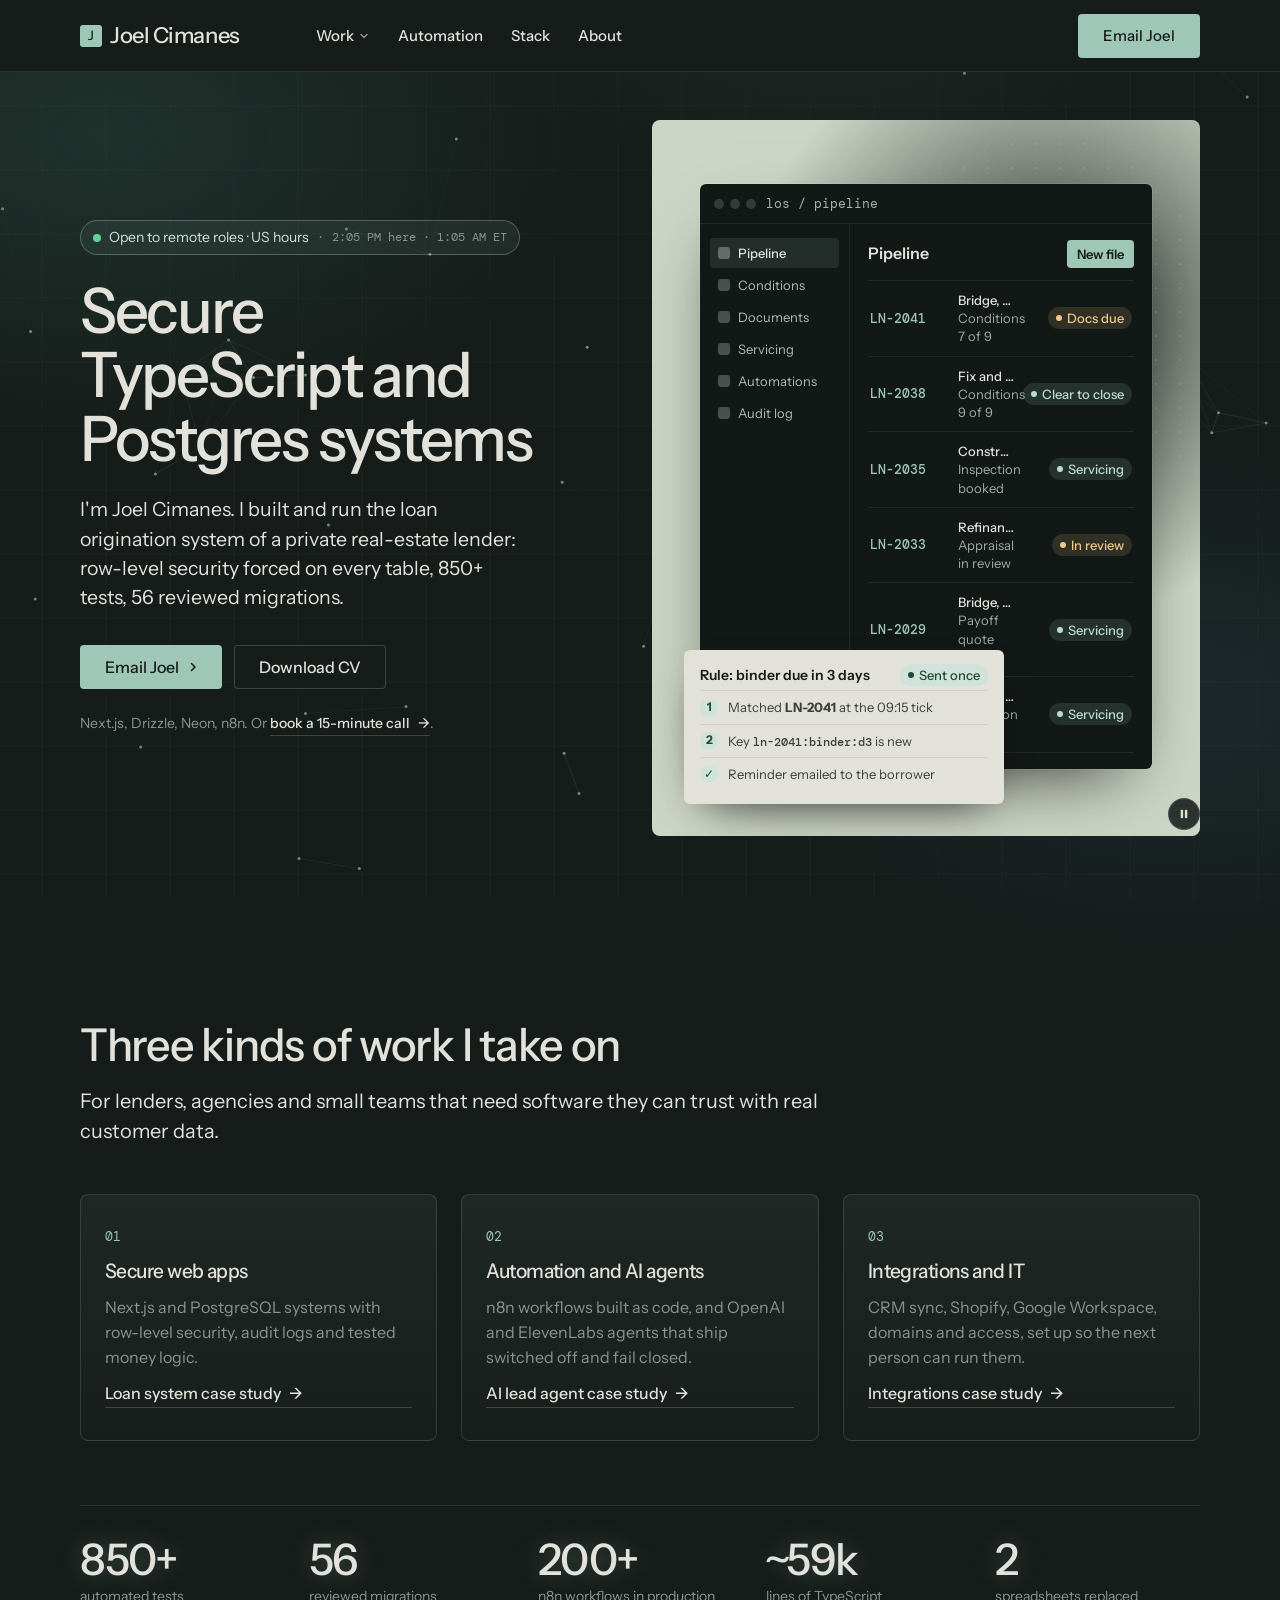
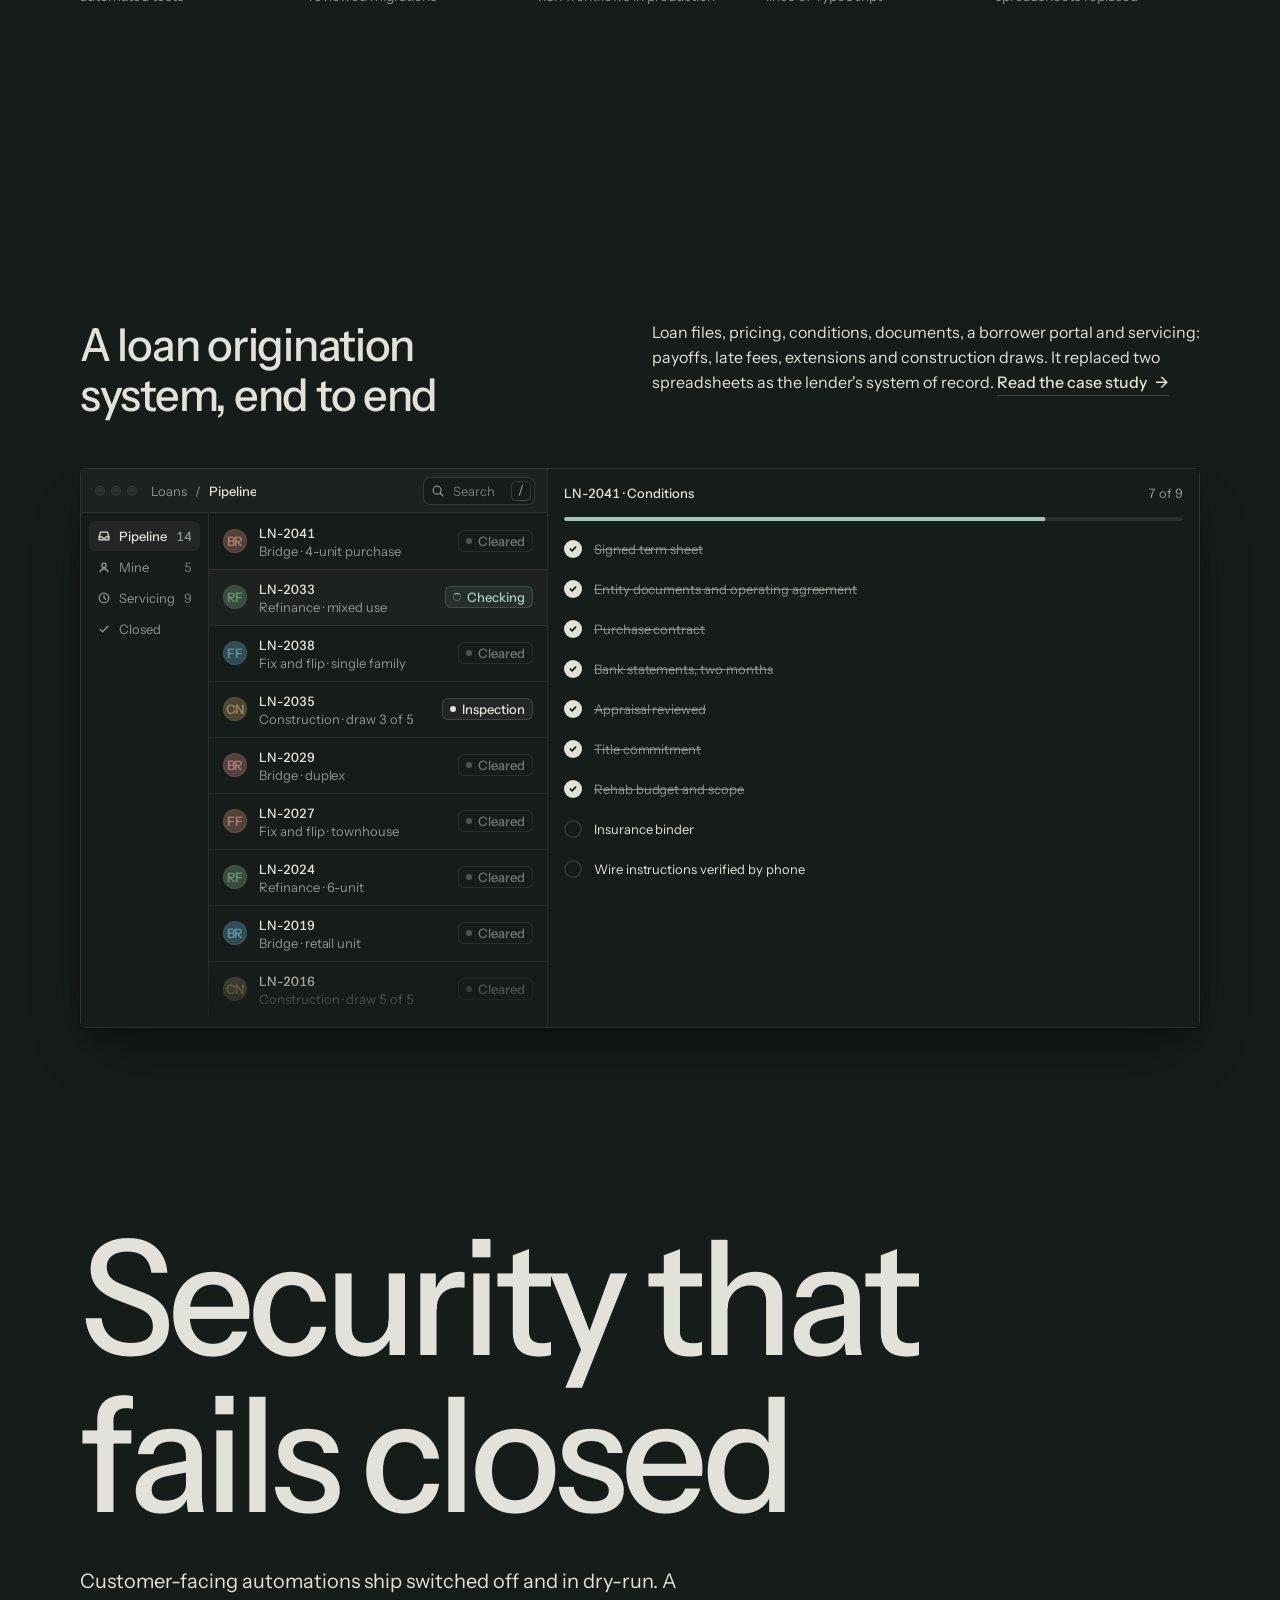
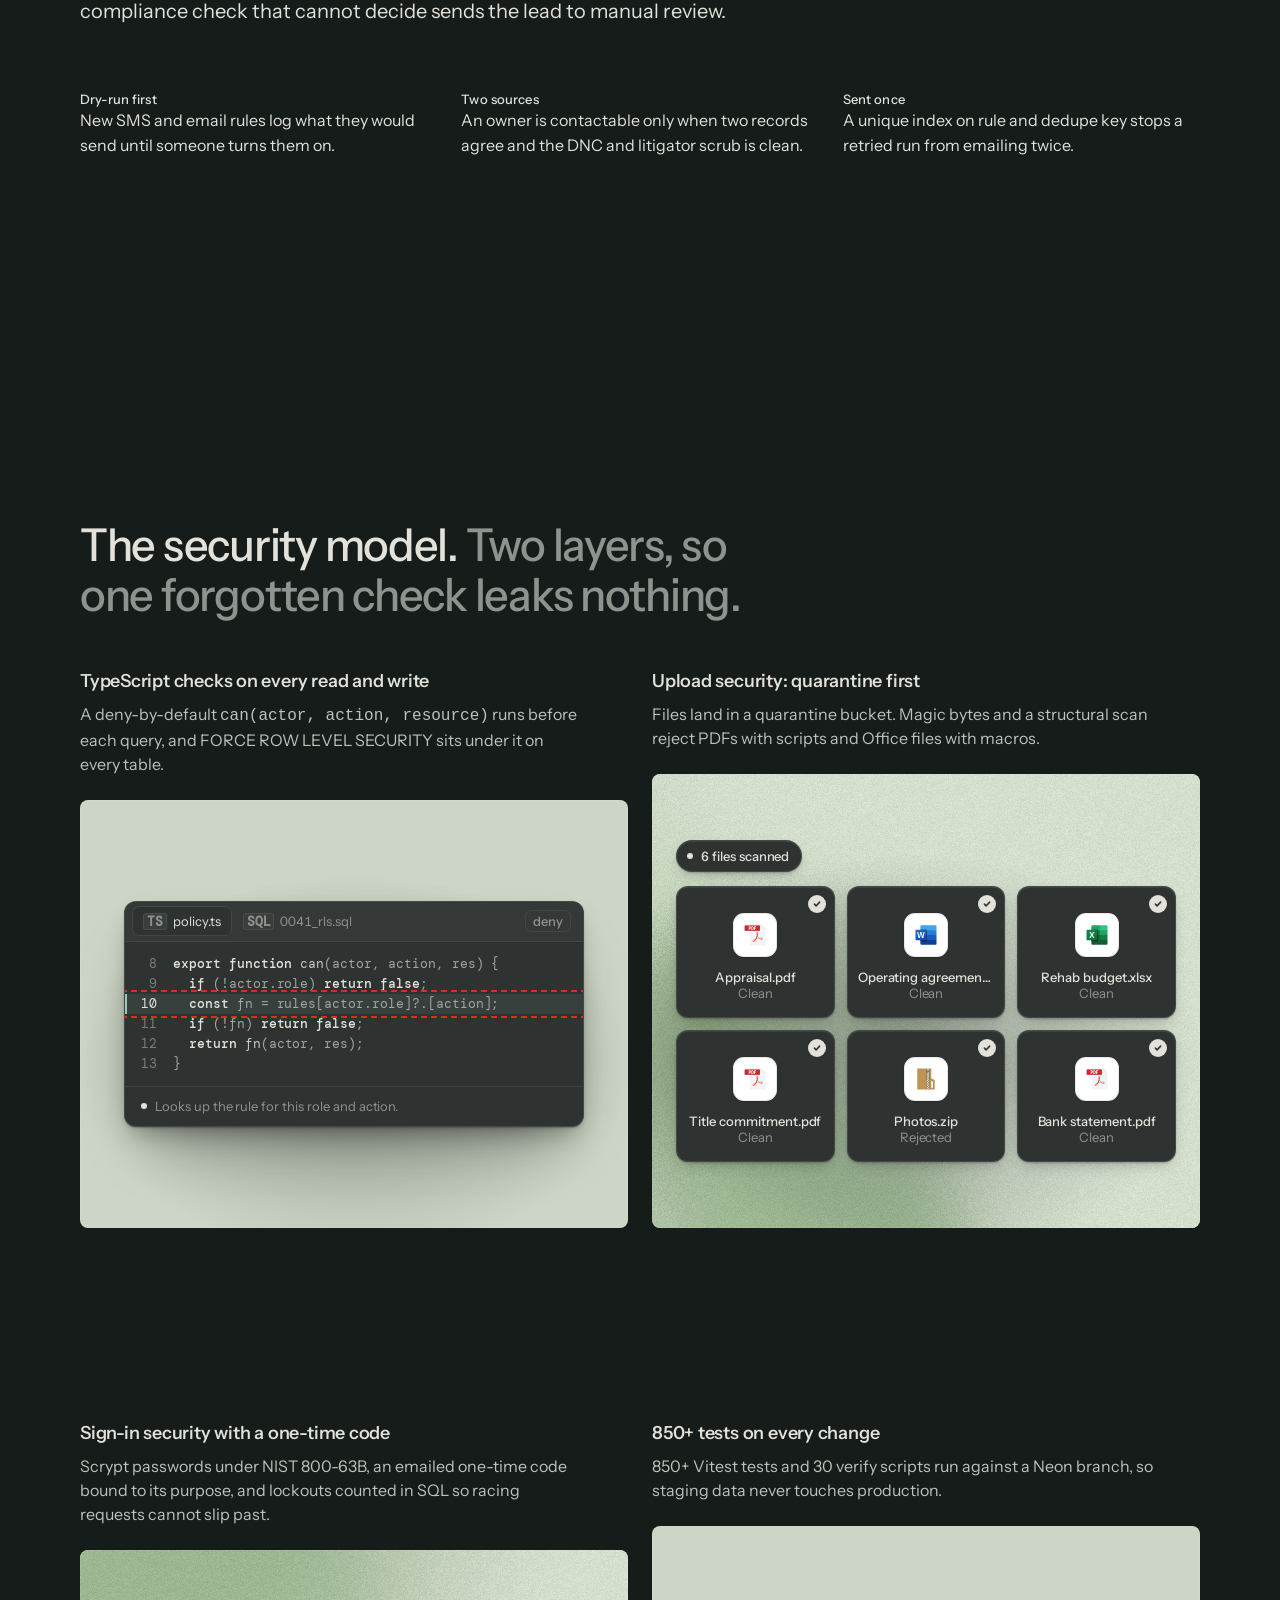
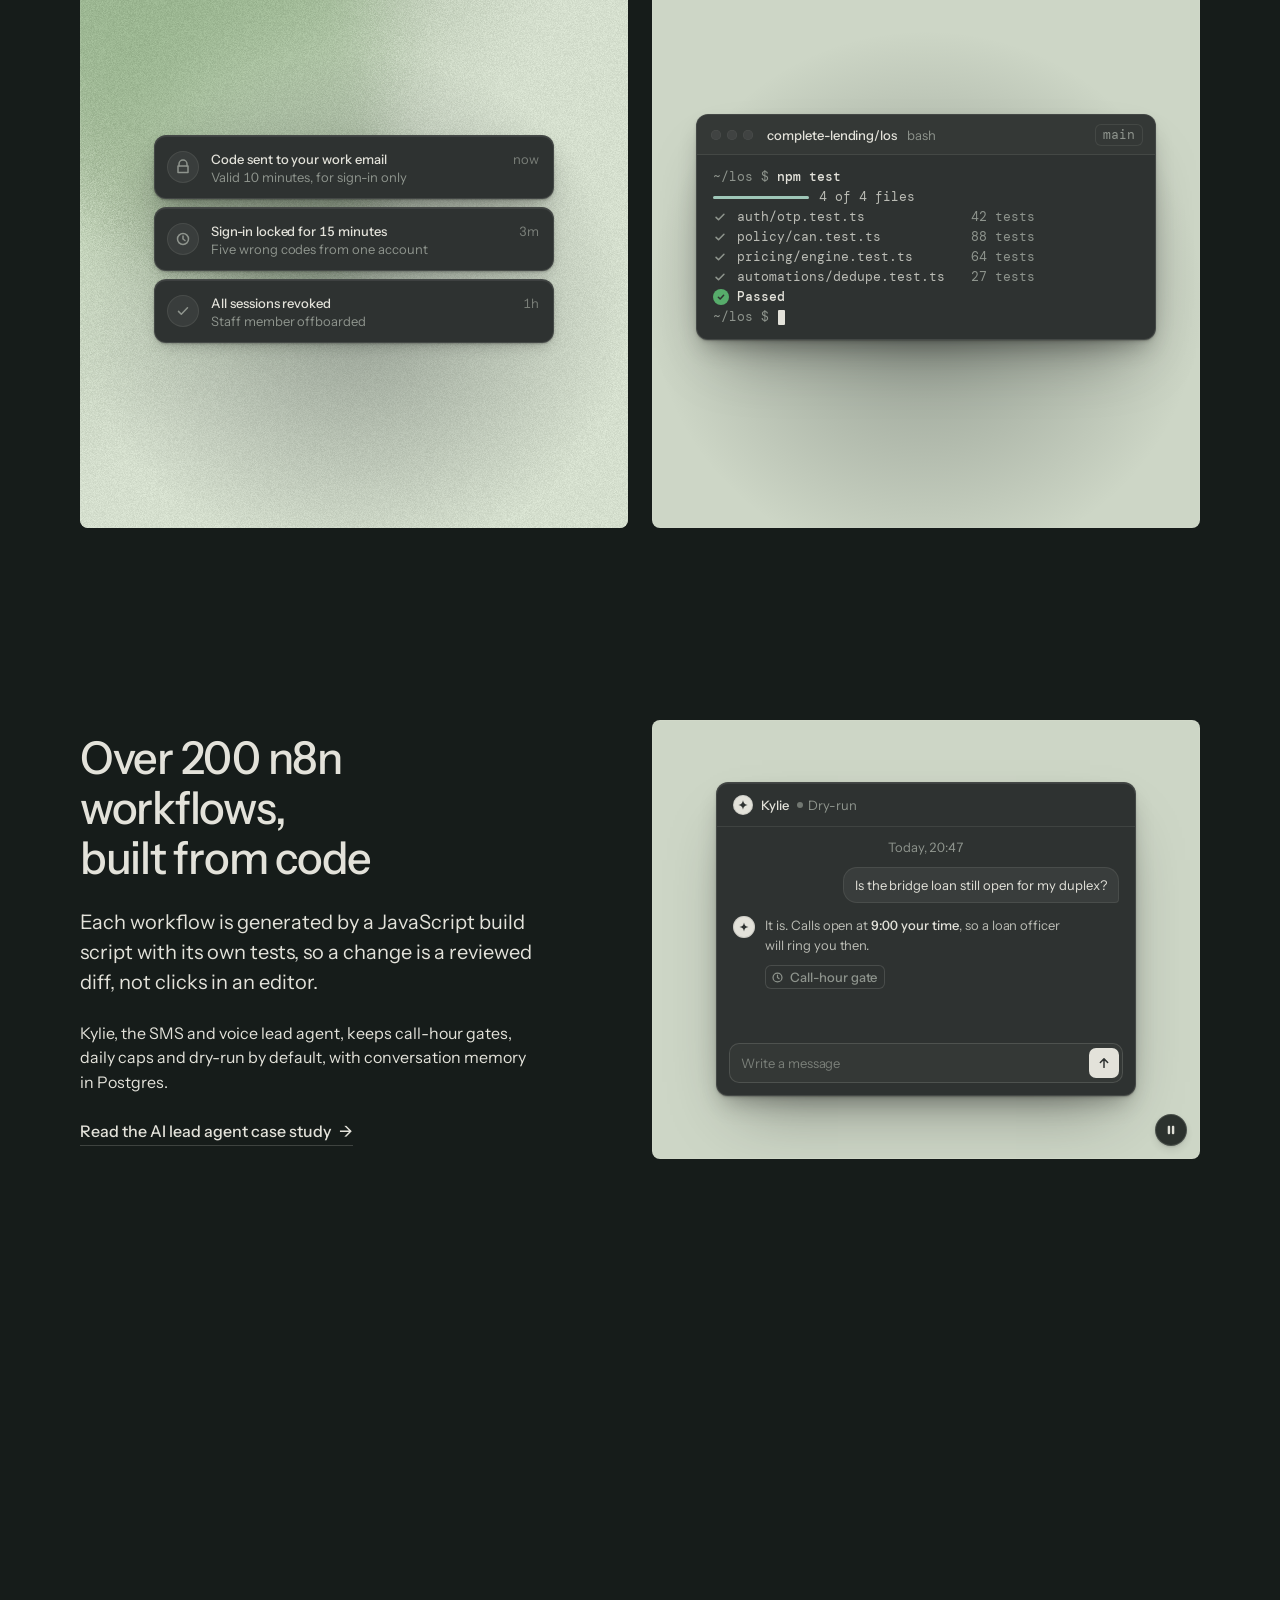
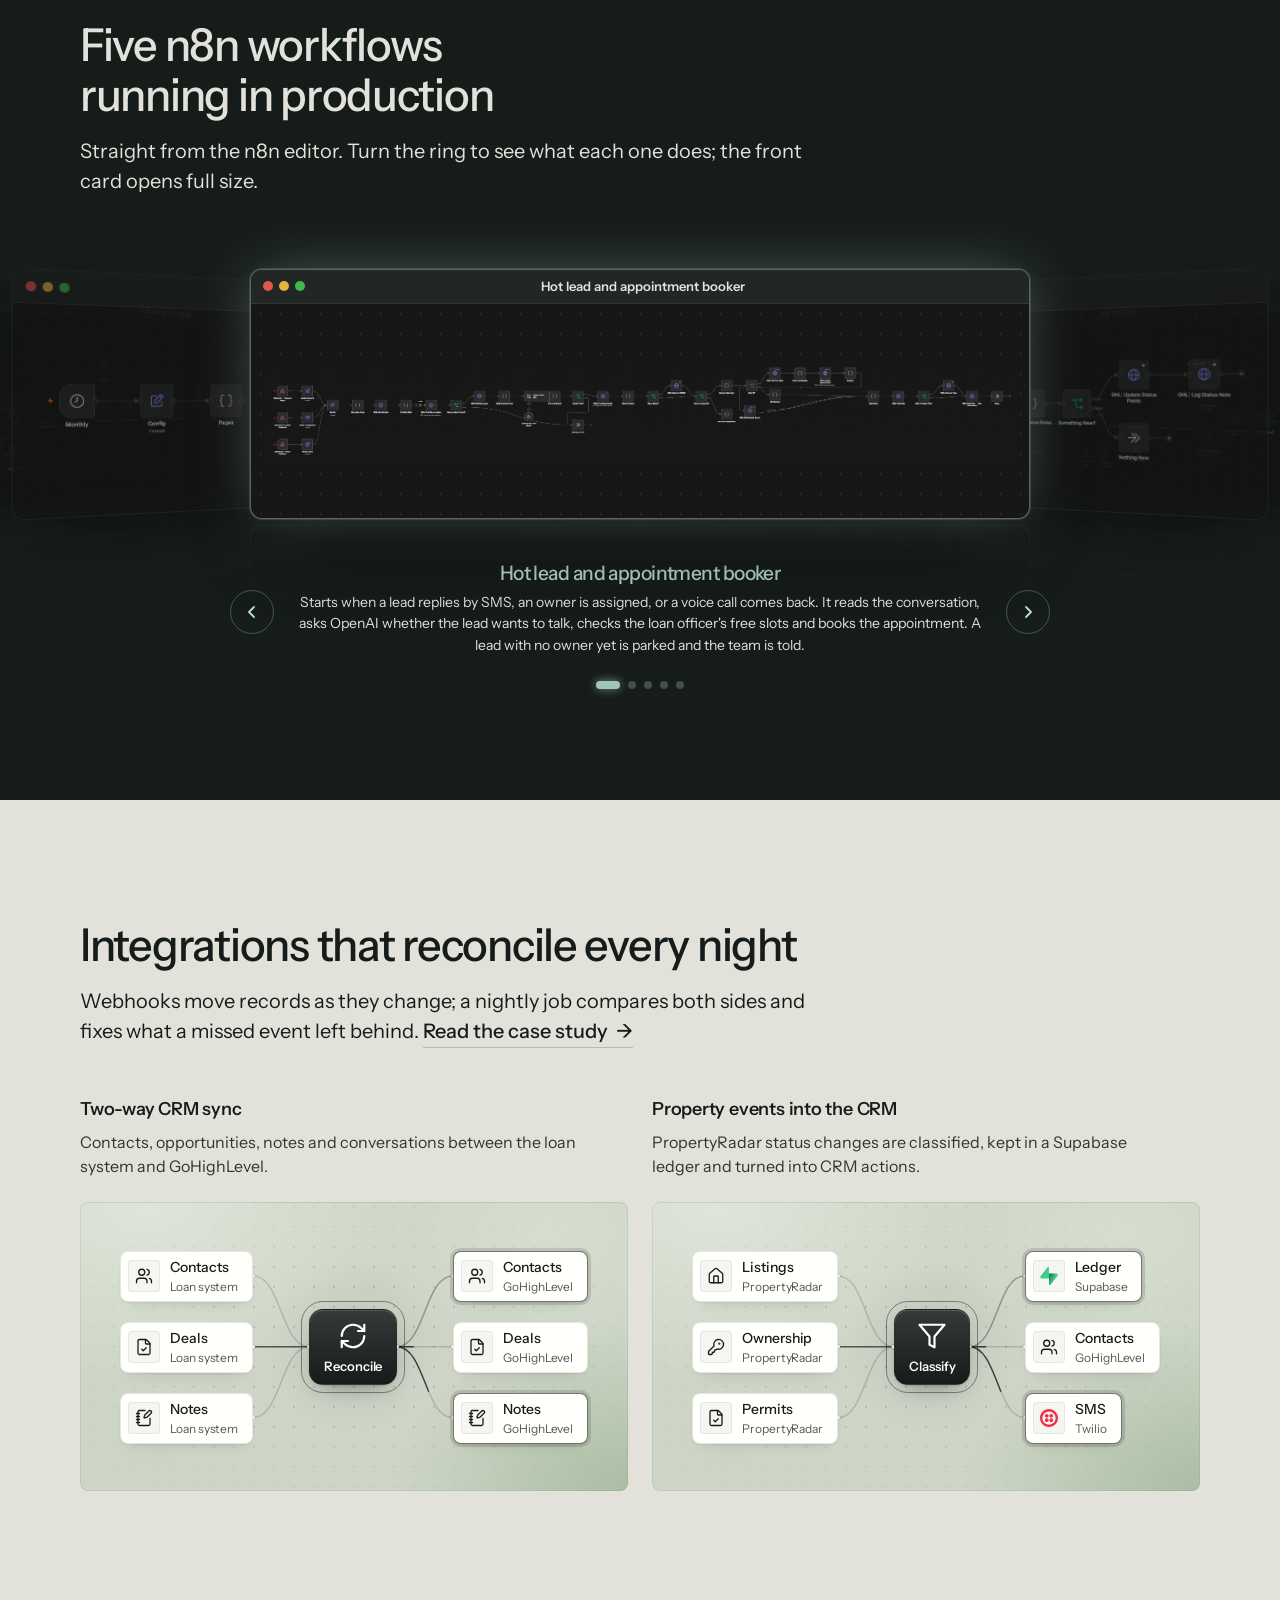
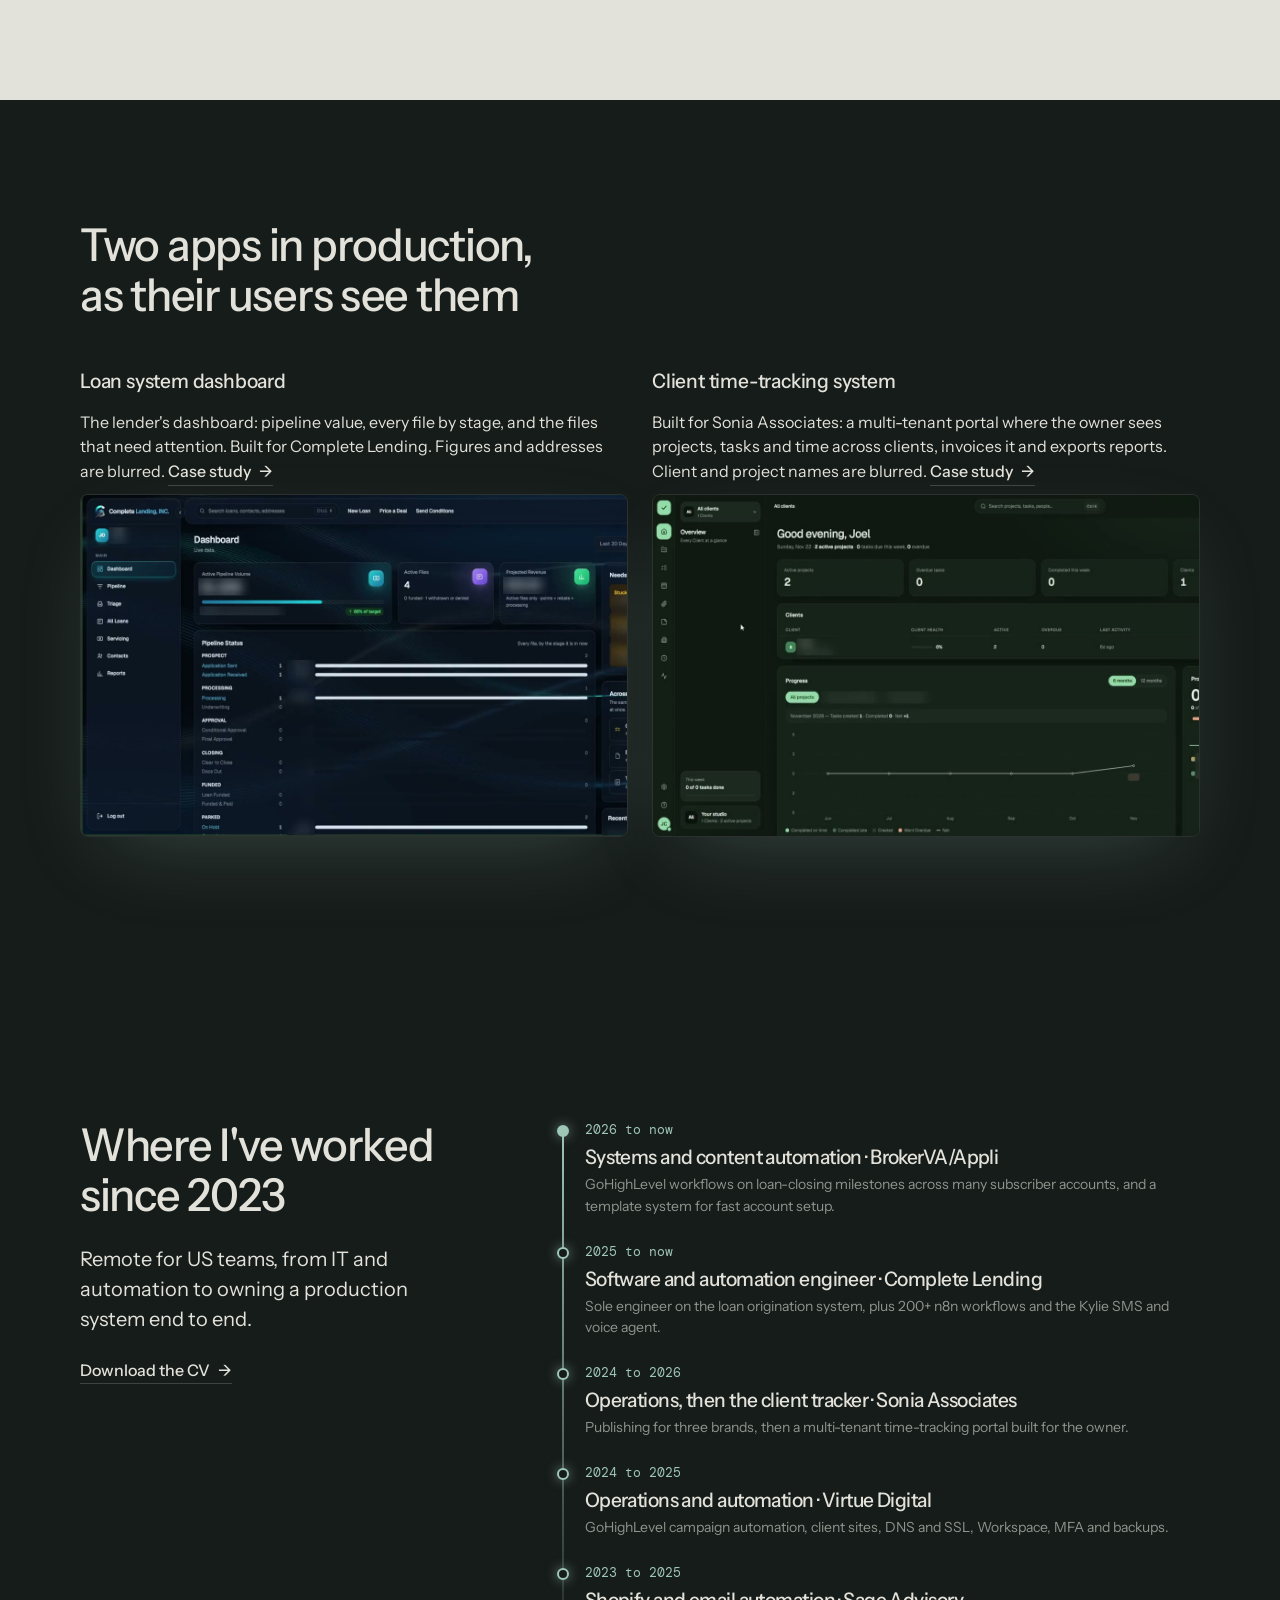
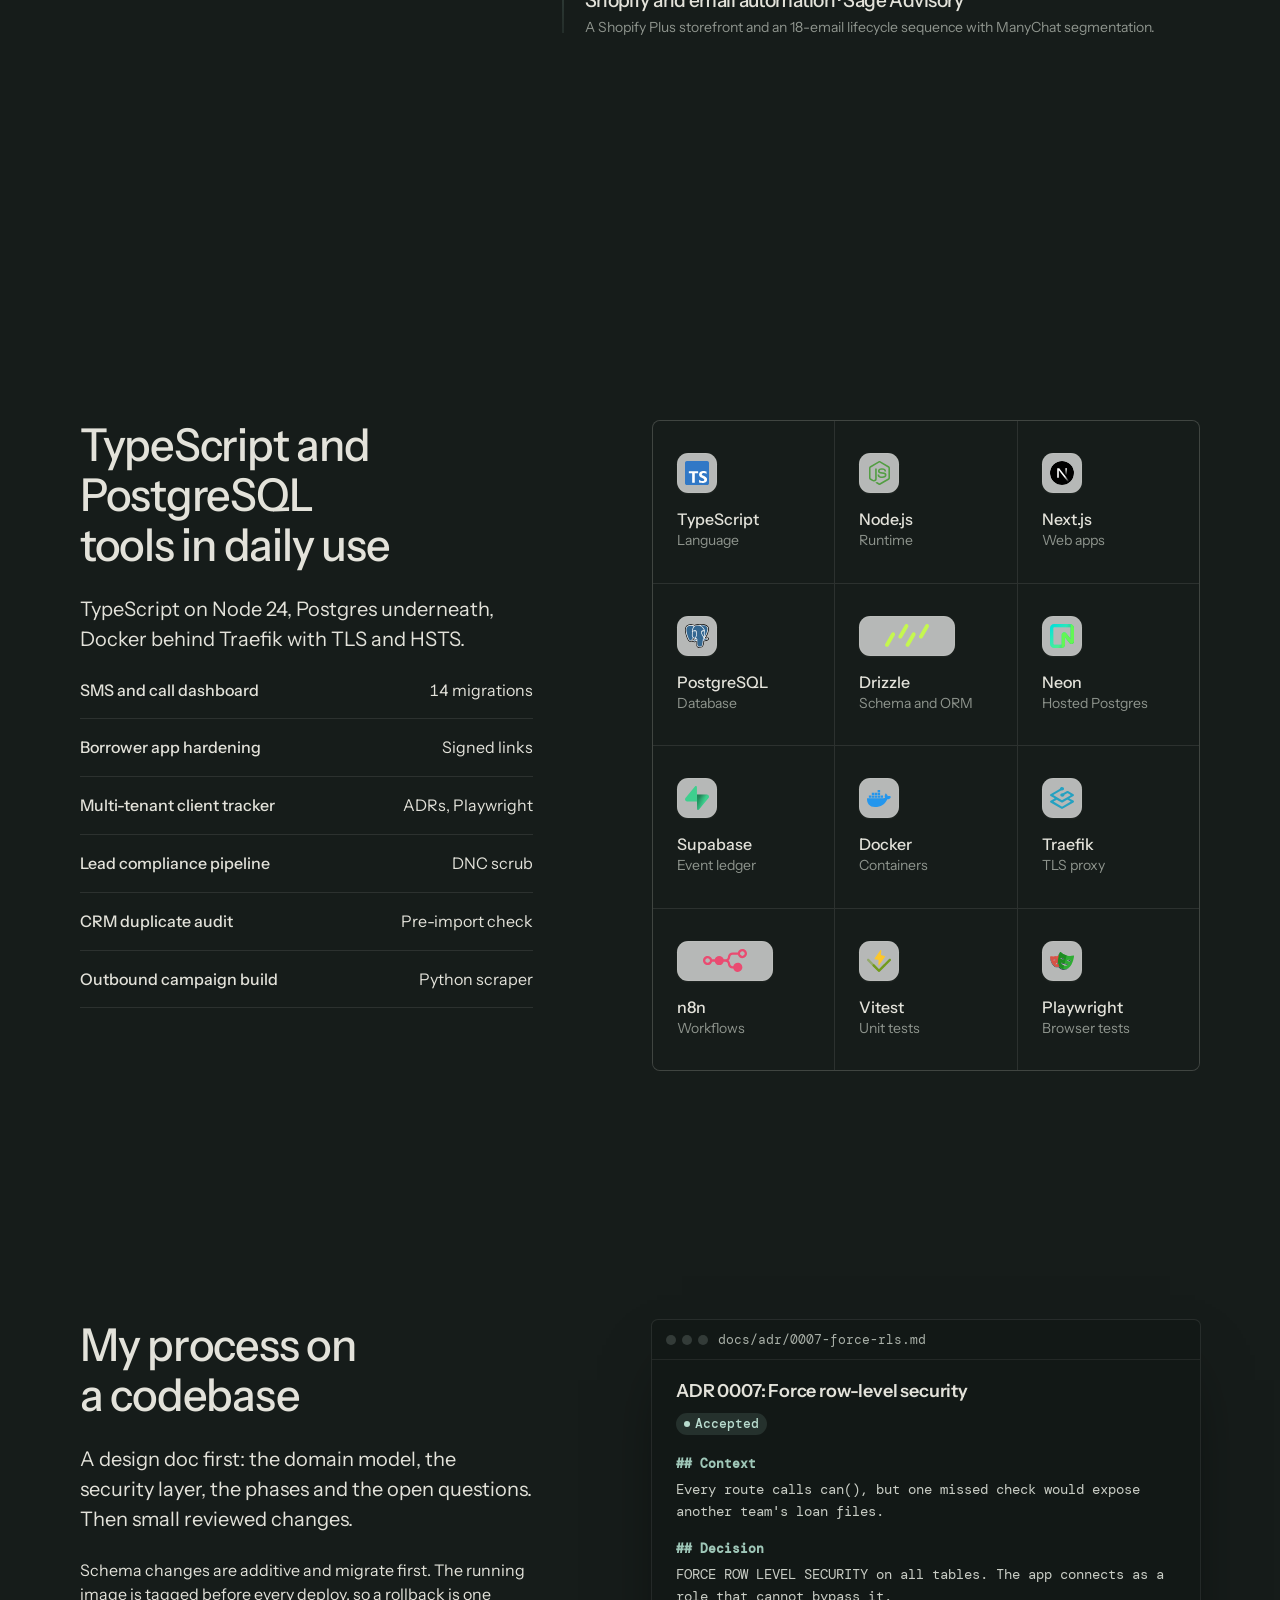
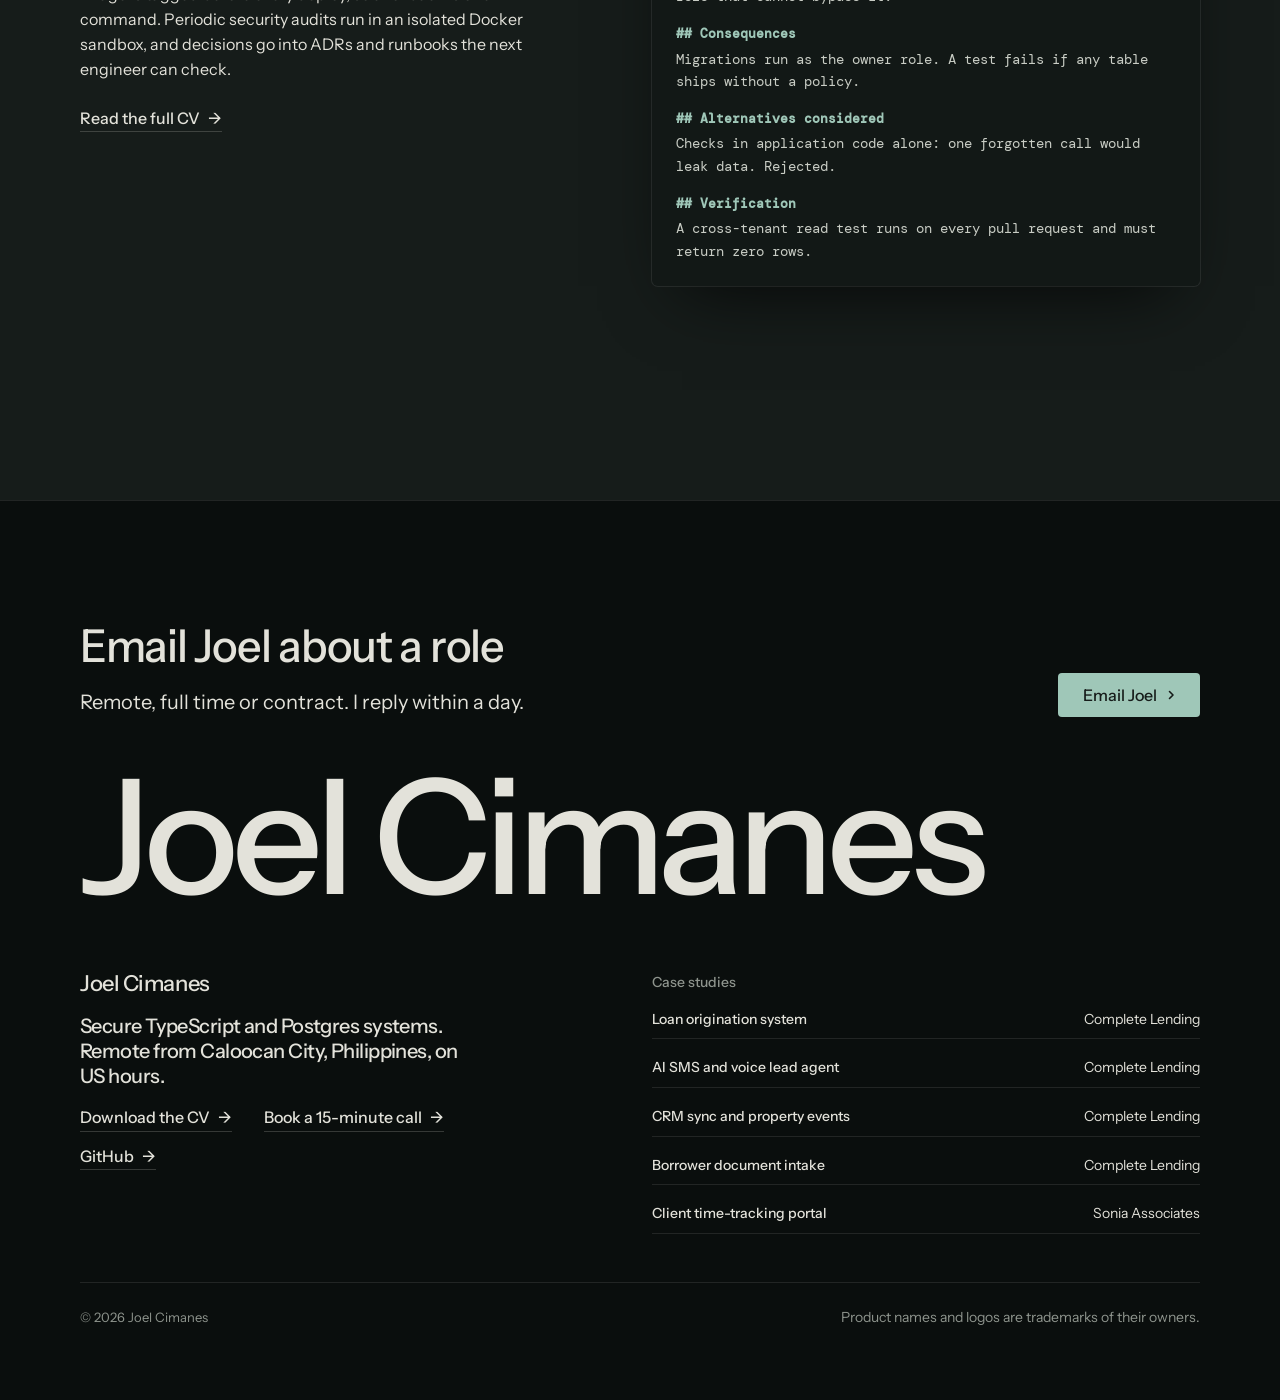
==== index.html @ fbc4a12e "Portfolio site: work, n8n workflows, case studies and app recordings Co-Authored-By: Claude Opus 5.5" ====
<!doctype html>
<html lang="en" data-type="software" data-radius="sharp" data-ground="sage" data-buttons="solid" data-motion>
<head>
<meta charset="utf-8">
<meta name="viewport" content="width=device-width, initial-scale=1, viewport-fit=cover">
<title>Joel Cimanes: secure TypeScript and Postgres systems</title>
<meta name="description" content="Portfolio of Joel Cimanes. A loan origination system with row-level security on every table, 850+ tests, and over 200 n8n workflows built from code.">
<meta property="og:type" content="website">
<meta property="og:title" content="Joel Cimanes: secure TypeScript and Postgres systems">
<meta property="og:description" content="A loan origination system, its security model and the automations around it.">
<meta property="og:image" content="share.jpg">
<meta name="twitter:card" content="summary_large_image">
<link rel="icon" href="favicon.svg" type="image/svg+xml">
<meta name="theme-color" content="#161c1a">
<!-- <link rel="canonical" href="https://[portfolio domain]/"> -->
<meta name="site-kind" content="software">
<meta name="page-type" content="software">
<link rel="preconnect" href="https://fonts.googleapis.com">
<link rel="preconnect" href="https://fonts.gstatic.com" crossorigin>
<link href="https://fonts.googleapis.com/css2?family=Instrument+Sans:wdth,wght@75..100,400..700&family=DM+Mono:wght@400;500&display=swap" rel="stylesheet">
<link rel="stylesheet" href="assets/system.css">
<link rel="stylesheet" href="assets/ui/cards.css">
<link rel="stylesheet" href="assets/motion/motion.css">
<link rel="stylesheet" href="assets/backgrounds/backgrounds.css">
<link rel="stylesheet" href="assets/layout/layout.css">
<link rel="stylesheet" href="assets/icons/icon.css">
<style>
:root {
  --p-bg: #161c1a; --p-surface: #1f2725; --p-ink: #e3e2da; --p-muted: #8e948d;
  --p-accent: #9fc7b8; --p-accent-ink: #161c1a; --p-action: #9fc7b8; --p-action-ink: #161c1a;
  --p-inv-bg: #e3e2da; --p-inv-surface: #d3d2cb; --p-inv-ink: #161c1a; --p-inv-muted: #555a55;
  --p-inv-accent: #161c1a; --p-inv-accent-ink: #e3e2da; --p-inv-action: #161c1a; --p-inv-action-ink: #e3e2da;
  --font-display: "Instrument Sans", system-ui, sans-serif;
  --font-text: "Instrument Sans", system-ui, sans-serif;
  --font-mono: "DM Mono", ui-monospace, "SFMono-Regular", Menlo, Consolas, monospace;
  --display-weight: 500;
  --display-tracking: -0.028em;
  --display-tracking-xl: -0.036em;
  --display-stretch: 96%;
  --ly-scale: 1.04;
}
</style>
<link rel="stylesheet" href="assets/ui/base.css">
<link rel="stylesheet" href="assets/ui/window/fragment.css">
<link rel="stylesheet" href="assets/ui/checklist/fragment.css">
<link rel="stylesheet" href="assets/ui/code/fragment.css">
<link rel="stylesheet" href="assets/ui/files/fragment.css">
<link rel="stylesheet" href="assets/ui/notify/fragment.css">
<link rel="stylesheet" href="assets/ui/terminal-run/fragment.css">
<link rel="stylesheet" href="assets/ui/chat/fragment.css">
<link rel="stylesheet" href="assets/diagrams/diagram.css">
<script>document.documentElement.classList.add('m-enter');setTimeout(()=>document.documentElement.classList.add('m-enter-done'),700)</script>
<script src="assets/backgrounds/backgrounds.js"></script>
<script src="assets/site/bg.js" defer></script>
<script>document.documentElement.classList.add('mo-js');setTimeout(()=>document.documentElement.classList.add('mo-safe'),2500)</script>
<link rel="modulepreload" href="assets/moments/moments.js">
<link rel="modulepreload" href="assets/moments/lib.js">
<link rel="modulepreload" href="assets/moments/cursor-spotlight/moment.js">
<link rel="modulepreload" href="assets/moments/letters-assemble/moment.js">
<style>
  /* hero collage: the loan pipeline window and the automation run card (page CSS inside the visual) */
  .d-win { background: #121816; color: #e3e2da; border-radius: 6px; overflow: hidden; font: 400 14px/1.4 var(--font-text);
           box-shadow: 0 0 0 1px rgb(255 255 255 / .08), 0 30px 70px -30px rgb(0 0 0 / .8); }
  .d-win__bar { display: flex; align-items: center; gap: 10px; height: 40px; padding: 0 14px; border-bottom: 1px solid rgb(255 255 255 / .07); font: 400 13px/1 var(--font-mono); color: #a9b0a8; }
  .d-win__dots { display: flex; gap: 6px; } .d-win__dots i { width: 10px; height: 10px; border-radius: 50%; background: #333b38; }
  .d-win__body { display: grid; grid-template-columns: 150px minmax(0, 1fr); min-height: 460px; }
  .d-side { padding: 14px 10px; border-right: 1px solid rgb(255 255 255 / .07); display: grid; align-content: start; gap: 2px; font-size: 13px; color: #b4bab2; }
  .d-side > span { display: flex; align-items: center; gap: 8px; height: 30px; padding: 0 8px; border-radius: 4px; }
  .d-side > span.is-on { background: rgb(159 199 184 / .12); color: #e3e2da; font-weight: 500; }
  .d-side > span i { width: 12px; height: 12px; border-radius: 3px; background: currentColor; opacity: .35; flex: none; }
  .d-main { padding: 16px 18px; padding-right: var(--ly-cut-room); display: grid; align-content: start; gap: 12px; min-width: 0; }
  .d-main__head { display: flex; align-items: center; justify-content: space-between; gap: 12px; }
  .d-main__head b { font: 600 16px/1.2 var(--font-text); }
  .d-btn { display: inline-flex; align-items: center; height: 28px; padding: 0 10px; border-radius: 4px; background: #9fc7b8; color: #161c1a; font-size: 13px; font-weight: 600; }
  .d-rows { display: grid; border-top: 1px solid rgb(255 255 255 / .07); }
  .d-row { display: grid; grid-template-columns: 76px minmax(0, 1fr) 104px; align-items: center; gap: 12px; padding: 10px 2px; border-bottom: 1px solid rgb(255 255 255 / .07); font-size: 13px; }
  .d-row code { font: 500 13px/1 var(--font-mono); color: #9fc7b8; }
  .d-row b { display: block; font-weight: 500; white-space: nowrap; overflow: hidden; text-overflow: ellipsis; }
  .d-row small { color: #a3aaa2; font-size: 13px; }
  .d-chip { justify-self: end; display: inline-flex; align-items: center; gap: 5px; height: 22px; padding: 0 8px; border-radius: 99px; font-size: 13px; font-weight: 500; background: rgb(159 199 184 / .14); color: #b9dccf; white-space: nowrap; }
  .d-chip::before { content: ""; width: 6px; height: 6px; border-radius: 50%; background: currentColor; }
  .d-chip--wait { background: rgb(230 190 120 / .14); color: #ecc98a; }
  .d-card { background: #e3e2da; color: #161c1a; border-radius: 6px; padding: 14px 16px; font: 400 14px/1.4 var(--font-text); box-shadow: 0 18px 44px -20px rgb(0 0 0 / .7); }
  .d-card__row { display: flex; align-items: center; justify-content: space-between; gap: 10px; margin-bottom: 4px; }
  .d-card__row b { font: 600 14px/1.3 var(--font-text); }
  .d-card .d-chip { background: #cfe3da; color: #1d4a3b; }
  .d-note { display: flex; align-items: center; gap: 10px; padding: 7px 0; font-size: 13px; color: #3a403d; border-top: 1px solid rgb(0 0 0 / .08); }
  .d-note i { width: 18px; height: 18px; border-radius: 50%; flex: none; display: grid; place-items: center; background: #cfe3da; color: #1d4a3b; font-style: normal; font-size: 12px; font-weight: 700; }
  .d-note code { font: 500 12px/1 var(--font-mono); }
  .hero__art > .ly-piece--note { left: var(--s-6); bottom: var(--s-6); width: 320px; z-index: 2; }
  .hero__proof { font-size: var(--t-small); color: var(--muted); }
  @media (max-width: 1023px) { .hero__art > .ly-piece--note { left: var(--s-4); bottom: var(--s-4); width: 290px; } }
  @media (max-width: 639px) { .d-win__body { grid-template-columns: minmax(0, 1fr); } .d-side { display: none; } }

  /* the app frame (sections-library.md, app-frame) */
  .app.ui { display: grid; grid-template-columns: minmax(0, 5fr) minmax(0, 7fr); margin-top: var(--s-7); background: var(--u-bg); border: 1px solid var(--u-border); border-radius: var(--u-r); box-shadow: var(--u-shadow); }
  .app > .app__pane { position: relative; min-width: 0; min-height: 0; overflow: hidden; }
  .app > .app__pane + .app__pane { border-left: 1px solid var(--u-line); }
  .app > .app__pane > .ui-panel { width: 100%; border: 0; border-radius: 0; box-shadow: none; }
  .app > .app__pane::after { content: ""; position: absolute; inset: auto 0 0 0; height: 64px; background: linear-gradient(transparent, var(--u-bg)); pointer-events: none; }
  @media (min-width: 1024px) and (max-width: 1279px) { .app.ui { grid-template-columns: minmax(0, 4fr) minmax(0, 8fr); } }
  @media (max-width: 1023px) {
    .app.ui { grid-template-columns: minmax(0, 1fr); grid-template-rows: auto minmax(0, 1fr); }
    .app > .app__pane--list { max-height: 252px; }
    .app > .app__pane--list::after { display: none; }
    .app .ui-win__side { display: none; }
    .app .ui-win__body { grid-template-columns: minmax(0, 1fr); }
    .app > .app__pane + .app__pane { border-left: 0; border-top: 1px solid var(--u-line); }
  }
  @media (max-width: 639px) {
    .app.ui { grid-template-rows: minmax(0, 1fr); }
    .app > .app__pane--list { display: none; }
    .app > .app__pane + .app__pane { border-top: 0; }
  }

  .fails { margin-top: var(--s-8); }
  /* the name across the footer: "Joel Cimanes" is about 5.6em wide, so it is set from the container's width */
  .closing__cta { container-type: inline-size; }
  .close__word { font-size: calc(100cqi / 7); line-height: 1.1; }
  /* real app screenshots, top of the page kept in view */
  .shot { margin-top: var(--s-2); border-radius: var(--r-lg); overflow: hidden; border: 1px solid var(--line); aspect-ratio: 16 / 10; }
  .shot img, .shot video { display: block; width: 100%; height: 100%; object-fit: cover; object-position: top left; transition: scale .4s ease; }
  .app-shot:hover .shot :is(img, video) { scale: 1.02; }
  .app-shot > h3 { font-family: var(--font-text); font-weight: 500; font-size: var(--t-card); line-height: 1.3; letter-spacing: -0.01em; }
  .closing__links .rows > li { padding-block: 6px; font-size: var(--t-small); }
  .closing__links .rows > li:first-child { padding-top: 0; }
  @media (max-width: 639px) { .closing__links .rows .muted { display: none; } }
  .hero__art button.loop-pause:focus-visible { outline: 2px solid #161c1a; outline-offset: 2px; box-shadow: 0 0 0 6px #e3e2da; }
  /* the spotlight moment sets its children relative; the collage pieces stay absolute */
  .hero__art.mo-cs > .ly-piece { position: absolute; }
  #statement .mo-la__sub { color: var(--ink); }
  /* the diagrams hold their still: no colour fades as they come into view */
  #integrations .dg * { transition: none !important; }
  @media (max-width: 639px) { #security .ui-code__ln { white-space: pre-wrap; } }
  /* card group and split frame heights */
  #security .panel { --p-h: 340px; }
  /* every card visual sits in the middle of its panel; the file grid three across so no tile is cut */
  #security .ui-files__grid { grid-template-columns: repeat(3, minmax(0, 1fr)); }
  @media (max-width: 639px) { #security .ui-files__grid { grid-template-columns: repeat(2, minmax(0, 1fr)); } }
  /* hero and automation: text centred on the visual's height, the hero window inset on both sides */
  .hero--collage .hero__text, #automation .grid > .stack-5 { align-self: center; }
  #automation .grid { align-items: center; }
  .hero__art { --ly-cut-room: 18px; }
  .hero__art > .ly-piece--main { left: var(--s-7); right: var(--s-7); width: auto; }
  @media (max-width: 1023px) { .hero__art > .ly-piece--main { left: var(--s-5); right: var(--s-5); } }
  @media (max-width: 639px) { .hero__art > .ly-piece--main { left: var(--s-4); right: var(--s-4); } }
  @media (max-width: 639px) { #security .panel { --p-h: 180px; } }

  /* stack: the kit's integration mosaic, three across */
  .stack-tools { grid-template-columns: repeat(3, minmax(0, 1fr)); align-self: start; }
  .stack-tools > .ic-cell { padding: var(--s-6) var(--s-5); gap: var(--s-4); }
  @media (max-width: 639px) {
    .stack-tools > .ic-cell { padding: var(--s-4) var(--s-3); gap: var(--s-2); }
    .stack-tools .ic-cell__meta, #stack .rows { display: none; }
  }

  /* about: an ADR open in the editor (page CSS inside the visual) */
  .doc { align-self: start; }
  .doc .d-win__body { display: block; min-height: 0; padding: 20px 24px 24px; font: 400 14px/1.6 var(--font-mono); color: #c9cdc5; }
  .doc h4 { font: 600 18px/1.3 var(--font-text); color: #e3e2da; margin: 0 0 6px; }
  .doc h5 { font: 600 13px/1.4 var(--font-mono); color: #9fc7b8; margin: 18px 0 4px; }
  .doc p { margin: 0; }
  .doc .d-chip { margin: 4px 0 2px; }
  .about__me { display: flex; align-items: center; gap: var(--s-3); }
  .about__me img { width: 64px; height: 64px; border-radius: 50%; object-fit: cover; }
  /* workflows: a 3D ring of n8n canvases; the front card faces you, the others turn away (assets/site/bg.js) */
  .wf3d { display: grid; gap: var(--s-4); }
  .wf3d__stage { position: relative; height: 300px; perspective: 1400px; transform-style: preserve-3d; touch-action: pan-y; user-select: none;
    background: radial-gradient(50% 60% at 50% 50%, rgb(159 199 184 / .10), transparent 70%); }
  .wf3d__card { --o: 0; --ao: 0; position: absolute; left: 50%; top: 50%; width: min(780px, 80vw); margin: 0; display: grid; grid-template-rows: auto 1fr;
    height: 250px; border-radius: 12px; overflow: hidden; background: #171717; border: 1px solid rgb(255 255 255 / .1); color: #e3e2da; text-decoration: none;
    transform: translate(-50%, -50%) translateX(calc(var(--o) * 40%)) translateZ(calc(var(--ao) * -220px)) rotateY(calc(var(--o) * -38deg));
    z-index: calc(10 - var(--ao)); opacity: calc(1 - var(--ao) * .3); filter: brightness(calc(1 - var(--ao) * .28));
    transition: transform .7s cubic-bezier(.2, .8, .2, 1), opacity .7s, filter .7s, box-shadow .7s; cursor: pointer;
    box-shadow: 0 30px 60px -30px rgb(0 0 0 / .8); -webkit-box-reflect: below 6px linear-gradient(transparent 70%, rgb(255 255 255 / .12)); }
  .wf3d__card.is-on { border-color: rgb(159 199 184 / .45); box-shadow: 0 0 0 1px rgb(159 199 184 / .2), 0 0 60px -10px rgb(159 199 184 / .45), 0 40px 80px -30px rgb(0 0 0 / .9); cursor: zoom-in; }
  .wf3d__card:focus-visible { outline: 2px solid #9fc7b8; outline-offset: 3px; }
  .wf3d__bar { display: flex; align-items: center; gap: 6px; height: 34px; padding: 0 12px; background: #222624; border-bottom: 1px solid rgb(255 255 255 / .07); font-size: 13px; }
  .wf3d__bar i { width: 10px; height: 10px; border-radius: 50%; background: #e0574c; }
  .wf3d__bar i:nth-child(2) { background: #e3b341; } .wf3d__bar i:nth-child(3) { background: #3fb950; }
  .wf3d__bar b { flex: 1; text-align: center; font-weight: 600; margin-right: 42px; }
  .wf3d__canvas { display: grid; place-items: center; padding: 14px; min-height: 0; background: radial-gradient(rgb(255 255 255 / .07) 1px, transparent 1px) 0 0 / 20px 20px; }
  .wf3d__canvas img { max-width: 100%; max-height: 100%; width: auto; height: auto; object-fit: contain; pointer-events: none; }
  .wf3d__info { display: grid; grid-template-columns: auto minmax(0, 1fr) auto; align-items: center; gap: var(--s-4); max-width: 820px; width: 100%; margin-inline: auto; }
  .wf3d__copy { text-align: center; min-height: 6.6em; }
  .wf3d__name { font-family: var(--font-text); font-weight: 500; font-size: var(--t-card); line-height: 1.3; margin: 0 0 6px; color: #b9dccf; }
  .wf3d__text { margin: 0; font-size: var(--t-small); line-height: 1.55; }
  .wf3d__arrow { all: unset; box-sizing: border-box; width: 44px; height: 44px; display: grid; place-items: center; border-radius: 50%; cursor: pointer;
    border: 1px solid rgb(159 199 184 / .35); color: #b9dccf; transition: background .2s, box-shadow .2s, transform .1s; }
  .wf3d__arrow:hover { background: rgb(159 199 184 / .12); box-shadow: 0 0 20px -4px rgb(159 199 184 / .6); }
  .wf3d__arrow:active { transform: scale(.94); }
  .wf3d__arrow:focus-visible, .wf3d__dot:focus-visible { outline: 2px solid #9fc7b8; outline-offset: 2px; }
  .wf3d__arrow svg { width: 16px; height: 16px; fill: none; stroke: currentColor; stroke-width: 1.8; stroke-linecap: round; stroke-linejoin: round; }
  .wf3d__dots { display: flex; justify-content: center; gap: 8px; }
  .wf3d__dot { all: unset; width: 8px; height: 8px; border-radius: 99px; background: rgb(159 199 184 / .3); cursor: pointer; transition: width .3s, background .3s; }
  .wf3d__dot[aria-current="true"] { width: 24px; background: #9fc7b8; box-shadow: 0 0 10px rgb(159 199 184 / .7); }
  @media (max-width: 639px) {
    .wf3d__stage { height: 230px; }
    .wf3d__card { height: 200px; transform: translate(-50%, -50%) translateX(calc(var(--o) * 30%)) translateZ(calc(var(--ao) * -200px)) rotateY(calc(var(--o) * -45deg)); }
    .wf3d__info { gap: var(--s-2); }
  }
  @media (prefers-reduced-motion: reduce) { .wf3d__card { transition: none; } }

  /* availability pill with live clocks (assets/site/bg.js fills data-clock) */
  .avail { display: flex; width: fit-content; max-width: 100%; align-items: center; flex-wrap: wrap; gap: 4px 8px; white-space: nowrap; margin: 0 0 var(--s-4); padding: 6px 12px; border-radius: 99px; font-size: var(--t-small);
    border: 1px solid rgb(159 199 184 / .35); background: rgb(159 199 184 / .08); color: #cfe3da; }
  .avail__dot { width: 8px; height: 8px; border-radius: 50%; background: #5fd19b; box-shadow: 0 0 0 0 rgb(95 209 155 / .6); animation: avail 2s ease-out infinite; }
  .avail__clock { color: var(--muted); font-family: var(--font-mono); font-size: 12px; }
  .avail__clock::before { content: "·"; margin-right: 8px; color: var(--muted); }
  @keyframes avail { to { box-shadow: 0 0 0 8px rgb(95 209 155 / 0); } }
  @media (prefers-reduced-motion: reduce) { .avail__dot { animation: none; } }
  /* services: three numbered columns, then the real numbers */
  .svc__item { display: grid; align-content: start; gap: var(--s-3); padding: var(--s-6) var(--s-5); border-radius: var(--r-lg); border: 1px solid rgb(159 199 184 / .18);
    background: linear-gradient(180deg, rgb(159 199 184 / .07), rgb(159 199 184 / .01)); transition: border-color .3s, box-shadow .3s, translate .3s; }
  .svc__item:hover { border-color: rgb(159 199 184 / .45); box-shadow: 0 0 40px -12px rgb(159 199 184 / .45); translate: 0 -2px; }
  .svc__no { font-family: var(--font-mono); font-size: 13px; color: #9fc7b8; }
  .svc__item h3 { margin: 0; font-family: var(--font-text); font-weight: 500; font-size: var(--t-card); }
  .svc__item p { margin: 0; color: var(--muted); }
  .nums { list-style: none; margin: var(--s-8) 0 0; padding: var(--s-6) 0 0; border-top: 1px solid var(--line); display: grid; grid-template-columns: repeat(5, minmax(0, 1fr)); gap: var(--gutter); }
  .nums li { display: grid; gap: 4px; }
  .nums b { font-family: var(--font-display); font-weight: 500; font-size: clamp(32px, 3.4vw, 52px); line-height: 1; letter-spacing: -0.03em; color: #e3e2da; text-shadow: 0 0 24px rgb(159 199 184 / .35); }
  .nums span:not([data-count]) { color: var(--muted); font-size: var(--t-small); }
  @media (max-width: 1023px) { .nums { grid-template-columns: repeat(3, minmax(0, 1fr)); row-gap: var(--s-5); } }
  @media (max-width: 639px) { .svc__item { padding: var(--s-4); } .svc__item p { display: none; } .nums { grid-template-columns: repeat(2, minmax(0, 1fr)); margin-top: var(--s-5); padding-top: var(--s-4); } .nums b { font-size: 30px; } }
  .foot-links { display: flex; flex-wrap: wrap; gap: var(--s-3) var(--s-6); }
  /* experience timeline */
  .tl { list-style: none; margin: 0; padding: 0 0 0 28px; position: relative; display: grid; gap: var(--s-5); }
  .tl::before { content: ""; position: absolute; left: 5px; top: 6px; bottom: 6px; width: 2px; background: linear-gradient(#9fc7b8, rgb(159 199 184 / .1)); }
  .tl li { position: relative; display: grid; gap: 4px; }
  .tl li::before { content: ""; position: absolute; left: -28px; top: 5px; width: 12px; height: 12px; border-radius: 50%; background: #161c1a; border: 2px solid #9fc7b8; box-shadow: 0 0 12px rgb(159 199 184 / .6); }
  .tl li:first-child::before { background: #9fc7b8; }
  .tl__when { font-family: var(--font-mono); font-size: 13px; color: #9fc7b8; }
  .tl h3 { margin: 0; font-family: var(--font-text); font-weight: 500; font-size: var(--t-card); line-height: 1.3; }
  .tl p { margin: 0; color: var(--muted); font-size: var(--t-small); }
  @media (max-width: 639px) { .tl { gap: var(--s-3); } .tl p { display: none; } }
  /* the futuristic ground: a slow aurora behind the node network (assets/site/bg.js) */
  .bg-net { position: fixed; inset: 0; width: 100%; height: 100%; z-index: -1; pointer-events: none; }
  body::before { content: ""; position: fixed; inset: -20%; z-index: -2; pointer-events: none;
    background: radial-gradient(40% 35% at 20% 25%, rgb(80 170 140 / .16), transparent 70%),
                radial-gradient(35% 30% at 80% 70%, rgb(70 130 170 / .13), transparent 70%),
                radial-gradient(30% 30% at 60% 10%, rgb(159 199 184 / .08), transparent 70%);
    animation: aurora 28s ease-in-out infinite alternate; }
  @keyframes aurora { to { transform: translate3d(6%, -4%, 0) rotate(8deg) scale(1.08); } }
  @media (prefers-reduced-motion: reduce) { body::before { animation: none; } }
  .btn--primary:hover { box-shadow: 0 0 0 1px rgb(159 199 184 / .5), 0 0 28px -4px rgb(159 199 184 / .6); }
  .shot { box-shadow: 0 30px 80px -30px rgb(159 199 184 / .25); }
</style>
</head>
<body>
<!-- type: software (a developer's portfolio: the "product" is the work, shown as its real screens)
     deal: hero collage, nav-mega, close-word, footer-dark, rhythm dark-band, buttons solid, mark initial, ground sage,
           palette green-black-bone (over the dealt first pick: the brief asks for dark and futuristic), type instrument, radius sharp
     effect: grain-gradient in the one [data-visual] frame (#automation)
     moments: cursor-spotlight (hero frame), letters-assemble (#statement) -->

<header class="nav">
  <div class="wrap nav__bar">
    <a class="skip-link" href="#top">Skip to content</a>
    <a class="nav__logo" href="#top"><span class="mark mark--initial" aria-hidden="true">J</span>Joel Cimanes</a>
    <nav class="nav__links" aria-label="Main">
      <div class="nav__item">
        <a class="nav__link" href="#los">Work <svg class="chev" viewBox="0 0 12 12" aria-hidden="true"><path d="M3 4.5l3 3 3-3" fill="none" stroke="currentColor" stroke-width="1.5" stroke-linecap="round" stroke-linejoin="round"/></svg></a>
        <div class="nav__menu">
          <div class="wrap grid">
            <div class="menu-col span-3">
              <p class="t-label">Loan system</p>
              <a href="#los">Loan pipeline<span>Files, conditions, documents</span></a>
              <a href="#security">Security model<span>Policy layer and RLS</span></a>
              <a href="work/loan-system.html">Case study<span>Problem, build, results</span></a>
            </div>
            <div class="menu-col span-3">
              <p class="t-label">Automation</p>
              <a href="#workflows">n8n workflows<span>Five in production</span></a>
              <a href="#integrations">Integrations<span>CRM sync, lead events</span></a>
            </div>
            <a class="menu-card span-3 start-10" href="#security">
              <div class="panel"><div class="stage stage--fade-br"><div class="at-corner" style="--ax:24px;--ay:24px">
                <div class="ui ui-panel ui-checks" data-ui="checklist">
                  <div class="ui-checks__head"><div class="ui-title">Sign-in</div><span class="ui-spacer"></span><div class="ui-meta" data-checks-count>3 of 3</div></div>
                  <ul class="ui-checks__list">
                    <li class="ui-check is-done"><span class="ui-check__box"><svg viewBox="0 0 16 16"><path d="m4.5 8.2 2.3 2.3 4.7-5"/></svg></span><span class="ui-check__label">Password, scrypt</span></li>
                    <li class="ui-check is-done"><span class="ui-check__box"><svg viewBox="0 0 16 16"><path d="m4.5 8.2 2.3 2.3 4.7-5"/></svg></span><span class="ui-check__label">Emailed one-time code</span></li>
                  </ul>
                </div>
              </div></div></div>
              <span class="t-card">Sign-in with a code</span>
              <span class="t-small muted">Scrypt, OTP, revocable sessions</span>
            </a>
          </div>
        </div>
      </div>
      <div class="nav__item"><a class="nav__link" href="#automation">Automation</a></div>
      <div class="nav__item"><a class="nav__link" href="#stack">Stack</a></div>
      <div class="nav__item"><a class="nav__link" href="#about">About</a></div>
    </nav>
    <div class="nav__actions">
      <a class="btn btn--primary" href="mailto:cimanesj0@gmail.com">Email Joel</a>
    </div>
    <button class="nav__toggle" type="button" aria-expanded="false" aria-label="Menu">
      <svg width="18" height="18" viewBox="0 0 18 18" aria-hidden="true"><path d="M2 5h14M2 13h14" stroke="currentColor" stroke-width="1.6" stroke-linecap="round"/></svg>
    </button>
  </div>
</header>

<main id="top">
  <section class="hero hero--collage" data-enter aria-labelledby="hero-h">
    <div class="wrap"><div class="hero-text grid hero__grid">
      <div class="hero__text span-5">
        <p class="avail"><span class="avail__dot" aria-hidden="true"></span>Open to remote roles · US hours<span class="avail__clock" data-clock hidden></span></p>
        <h1 id="hero-h">Secure TypeScript and Postgres systems</h1>
        <p class="hero__lead">I'm Joel Cimanes. I built and run the loan origination system of a private real-estate lender: row-level security forced on every table, 850+ tests, 56 reviewed migrations.</p>
        <div class="btn-row"><a class="btn btn--primary" href="mailto:cimanesj0@gmail.com">Email Joel<svg class="m-arrow" viewBox="0 0 12 12" aria-hidden="true"><path class="m-arrow__stem" d="M1 6h8"/><path class="m-arrow__head" d="M4.5 2.5 8 6l-3.5 3.5"/></svg></a><a class="btn btn--secondary" href="assets/joel-cimanes-cv.pdf" download>Download CV</a></div>
        <p class="hero__proof">Next.js, Drizzle, Neon, n8n. Or <a class="link" href="https://calendar.google.com/calendar/u/0?cid=OWE0MTEyY2M2ZDdlNjFjYWRmODZhNTE4NzhkZmVlN2Y2ZmM0MTE4YTU2Nzg4ZTE0YjUwYzliZmQ1YWMzODJlZkBncm91cC5jYWxlbmRhci5nb29nbGUuY29t" target="_blank" rel="noopener">book a 15-minute call</a>.</p>
      </div>
      <div class="hero__art span-6 start-7" data-moment="cursor-spotlight" data-moment-opts='{"rest": [0.72, 0.28], "radius": 420}' role="img" aria-label="The loan pipeline with three files, and an automation run that sends one reminder email once">
        <div class="ly-piece ly-piece--main d-win" aria-hidden="true">
          <div class="d-win__bar"><span class="d-win__dots"><i></i><i></i><i></i></span><span>los / pipeline</span></div>
          <div class="d-win__body">
            <div class="d-side">
              <span class="is-on"><i></i>Pipeline</span><span><i></i>Conditions</span><span><i></i>Documents</span><span><i></i>Servicing</span><span><i></i>Automations</span><span><i></i>Audit log</span>
            </div>
            <div class="d-main">
              <div class="d-main__head"><b>Pipeline</b><span class="d-btn">New file</span></div>
              <div class="d-rows">
                <div class="d-row"><code>LN-2041</code><div><b>Bridge, 4-unit purchase</b><small>Conditions 7 of 9</small></div><span class="d-chip d-chip--wait">Docs due</span></div>
                <div class="d-row"><code>LN-2038</code><div><b>Fix and flip, single family</b><small>Conditions 9 of 9</small></div><span class="d-chip">Clear to close</span></div>
                <div class="d-row"><code>LN-2035</code><div><b>Construction, draw 3 of 5</b><small>Inspection booked</small></div><span class="d-chip">Servicing</span></div>
                <div class="d-row"><code>LN-2033</code><div><b>Refinance, mixed use</b><small>Appraisal in review</small></div><span class="d-chip d-chip--wait">In review</span></div>
                <div class="d-row"><code>LN-2029</code><div><b>Bridge, duplex</b><small>Payoff quote sent</small></div><span class="d-chip">Servicing</span></div>
                <div class="d-row"><code>LN-2027</code><div><b>Fix and flip, townhouse</b><small>Extension signed</small></div><span class="d-chip">Servicing</span></div>
              </div>
            </div>
          </div>
        </div>
        <div class="ly-piece ly-piece--note d-card" aria-hidden="true" data-ly-steps="700">
          <div class="d-card__row"><b>Rule: binder due in 3 days</b><span class="d-chip" data-step data-step-at="4">Sent once</span></div>
          <div class="d-note" data-step><i>1</i><span>Matched <b>LN-2041</b> at the 09:15 tick</span></div>
          <div class="d-note" data-step><i>2</i><span>Key <code>ln-2041:binder:d3</code> is new</span></div>
          <div class="d-note" data-step><i>✓</i><span>Reminder emailed to the borrower</span></div>
        </div>
      </div>
    </div></div>
  </section>

  <section class="section" id="services" aria-labelledby="services-h">
    <div class="wrap">
      <div class="section-head">
        <h2 id="services-h">Three kinds of work I take on</h2>
        <p>For lenders, agencies and small teams that need software they can trust with real customer data.</p>
      </div>
      <div class="grid svc">
        <article class="svc__item span-4"><span class="svc__no">01</span><h3>Secure web apps</h3><p>Next.js and PostgreSQL systems with row-level security, audit logs and tested money logic.</p><a class="link" href="work/loan-system.html">Loan system case study</a></article>
        <article class="svc__item span-4"><span class="svc__no">02</span><h3>Automation and AI agents</h3><p>n8n workflows built as code, and OpenAI and ElevenLabs agents that ship switched off and fail closed.</p><a class="link" href="work/ai-lead-agent.html">AI lead agent case study</a></article>
        <article class="svc__item span-4"><span class="svc__no">03</span><h3>Integrations and IT</h3><p>CRM sync, Shopify, Google Workspace, domains and access, set up so the next person can run them.</p><a class="link" href="work/integrations.html">Integrations case study</a></article>
      </div>
      <ul class="nums" aria-label="The loan system and automations in numbers">
        <li><b><span data-count="850">850</span>+</b><span>automated tests</span></li>
        <li><b><span data-count="56">56</span></b><span>reviewed migrations</span></li>
        <li><b><span data-count="200">200</span>+</b><span>n8n workflows in production</span></li>
        <li><b>~<span data-count="59">59</span>k</b><span>lines of TypeScript</span></li>
        <li><b>2</b><span>spreadsheets replaced</span></li>
      </ul>
    </div>
  </section>

  <section class="section" id="los" aria-labelledby="los-h">
    <div class="wrap">
      <div class="grid">
        <h2 class="span-5" id="los-h">A loan origination system, end to end</h2>
        <p class="span-6 start-7">Loan files, pricing, conditions, documents, a borrower portal and servicing: payoffs, late fees, extensions and construction draws. It replaced two spreadsheets as the lender's system of record. <a class="link" href="work/loan-system.html">Read the case study</a></p>
      </div>
      <div class="ui app fill" role="img" aria-label="The loan pipeline beside the open file's conditions, ticking off as documents arrive" data-ui-pause-host>
        <div class="app__pane app__pane--list">
          <div class="ui ui-panel ui-win" data-ui="window" data-open="Docs due" data-work="Checking" data-done="Cleared">
            <div class="ui-win__bar">
              <span class="ui-dots" aria-hidden="true"><i></i><i></i><i></i></span>
              <span class="ui-win__crumb">Loans <i>/</i> <b>Pipeline</b></span>
              <span class="ui-spacer"></span>
              <span class="ui-win__search" aria-hidden="true"><svg class="ui-icon" viewBox="0 0 16 16"><circle cx="7" cy="7" r="4.5"/><path d="m10.5 10.5 3 3"/></svg><span class="ui-win__ph">Search</span><span class="ui-kbd">/</span></span>
            </div>
            <div class="ui-win__body">
              <nav class="ui-win__side" aria-hidden="true">
                <span class="ui-win__nav is-on"><svg class="ui-icon" viewBox="0 0 16 16"><path d="M2.5 9h3l1 1.5h3l1-1.5h3"/><path d="M2.5 9 4 3.5h8L13.5 9v3.5h-11z"/></svg>Pipeline<em>14</em></span>
                <span class="ui-win__nav"><svg class="ui-icon" viewBox="0 0 16 16"><circle cx="8" cy="6" r="2.5"/><path d="M3.5 13.5c.6-2.3 2.4-3.5 4.5-3.5s3.9 1.2 4.5 3.5"/></svg>Mine<em>5</em></span>
                <span class="ui-win__nav"><svg class="ui-icon" viewBox="0 0 16 16"><circle cx="8" cy="8" r="5.5"/><path d="M8 5v3l2 1.5"/></svg>Servicing<em>9</em></span>
                <span class="ui-win__nav"><svg class="ui-icon" viewBox="0 0 16 16"><path d="m3.5 8.4 2.8 2.8 6.2-6.4"/></svg>Closed</span>
              </nav>
              <div class="ui-win__main">
                <div class="ui-win__cols" aria-hidden="true"><span>File</span><span>Loan</span><span>Status</span><span>Age</span></div>
                <ul class="ui-win__rows">
                  <li class="ui-win__row" data-row><span class="ui-avatar" data-tone="1">BR</span><span class="ui-win__who">LN-2041</span><span class="ui-win__sub">Bridge · 4-unit purchase</span><span class="ui-win__st" data-st>Docs due</span><span class="ui-win__age">2d</span></li>
                  <li class="ui-win__row" data-row><span class="ui-avatar" data-tone="3">RF</span><span class="ui-win__who">LN-2033</span><span class="ui-win__sub">Refinance · mixed use</span><span class="ui-win__st" data-st>Docs due</span><span class="ui-win__age">4d</span></li>
                  <li class="ui-win__row" data-row><span class="ui-avatar" data-tone="4">FF</span><span class="ui-win__who">LN-2038</span><span class="ui-win__sub">Fix and flip · single family</span><span class="ui-win__st is-done" data-st>Cleared</span><span class="ui-win__age">6d</span></li>
                  <li class="ui-win__row" data-row><span class="ui-avatar" data-tone="2">CN</span><span class="ui-win__who">LN-2035</span><span class="ui-win__sub">Construction · draw 3 of 5</span><span class="ui-win__st is-you" data-st>Inspection</span><span class="ui-win__age">8d</span></li>
                  <li class="ui-win__row" data-row><span class="ui-avatar" data-tone="5">BR</span><span class="ui-win__who">LN-2029</span><span class="ui-win__sub">Bridge · duplex</span><span class="ui-win__st is-done" data-st>Cleared</span><span class="ui-win__age">11d</span></li>
                  <li class="ui-win__row" data-row><span class="ui-avatar" data-tone="1">FF</span><span class="ui-win__who">LN-2027</span><span class="ui-win__sub">Fix and flip · townhouse</span><span class="ui-win__st is-done" data-st>Cleared</span><span class="ui-win__age">12d</span></li>
                  <li class="ui-win__row" data-row><span class="ui-avatar" data-tone="3">RF</span><span class="ui-win__who">LN-2024</span><span class="ui-win__sub">Refinance · 6-unit</span><span class="ui-win__st is-done" data-st>Cleared</span><span class="ui-win__age">15d</span></li>
                  <li class="ui-win__row" data-row><span class="ui-avatar" data-tone="4">BR</span><span class="ui-win__who">LN-2019</span><span class="ui-win__sub">Bridge · retail unit</span><span class="ui-win__st is-done" data-st>Cleared</span><span class="ui-win__age">19d</span></li>
                  <li class="ui-win__row" data-row><span class="ui-avatar" data-tone="2">CN</span><span class="ui-win__who">LN-2016</span><span class="ui-win__sub">Construction · draw 5 of 5</span><span class="ui-win__st is-done" data-st>Cleared</span><span class="ui-win__age">23d</span></li>
                </ul>
              </div>
            </div>
          </div>
        </div>
        <div class="app__pane app__pane--open" data-ui-loop>
          <div class="ui ui-panel ui-checks" data-ui="checklist">
            <div class="ui-checks__head"><div class="ui-title">LN-2041 · Conditions</div><span class="ui-spacer"></span><div class="ui-meta" data-checks-count>7 of 9</div></div>
            <div class="ui-checks__bar"><i data-checks-bar style="--k:0.78"></i></div>
            <ul class="ui-checks__list">
              <li class="ui-check is-done"><span class="ui-check__box"><svg viewBox="0 0 16 16"><path d="m4.5 8.2 2.3 2.3 4.7-5"/></svg></span><span class="ui-check__label">Signed term sheet</span></li>
              <li class="ui-check is-done"><span class="ui-check__box"><svg viewBox="0 0 16 16"><path d="m4.5 8.2 2.3 2.3 4.7-5"/></svg></span><span class="ui-check__label">Entity documents and operating agreement</span></li>
              <li class="ui-check is-done"><span class="ui-check__box"><svg viewBox="0 0 16 16"><path d="m4.5 8.2 2.3 2.3 4.7-5"/></svg></span><span class="ui-check__label">Purchase contract</span></li>
              <li class="ui-check is-done"><span class="ui-check__box"><svg viewBox="0 0 16 16"><path d="m4.5 8.2 2.3 2.3 4.7-5"/></svg></span><span class="ui-check__label">Bank statements, two months</span></li>
              <li class="ui-check is-done"><span class="ui-check__box"><svg viewBox="0 0 16 16"><path d="m4.5 8.2 2.3 2.3 4.7-5"/></svg></span><span class="ui-check__label">Appraisal reviewed</span></li>
              <li class="ui-check is-done"><span class="ui-check__box"><svg viewBox="0 0 16 16"><path d="m4.5 8.2 2.3 2.3 4.7-5"/></svg></span><span class="ui-check__label">Title commitment</span></li>
              <li class="ui-check is-done"><span class="ui-check__box"><svg viewBox="0 0 16 16"><path d="m4.5 8.2 2.3 2.3 4.7-5"/></svg></span><span class="ui-check__label">Rehab budget and scope</span></li>
              <li class="ui-check"><span class="ui-check__box"><svg viewBox="0 0 16 16"><path d="m4.5 8.2 2.3 2.3 4.7-5"/></svg></span><span class="ui-check__label">Insurance binder</span></li>
              <li class="ui-check"><span class="ui-check__box"><svg viewBox="0 0 16 16"><path d="m4.5 8.2 2.3 2.3 4.7-5"/></svg></span><span class="ui-check__label">Wire instructions verified by phone</span></li>
            </ul>
          </div>
        </div>
      </div>
    </div>
  </section>

  <section class="section" id="statement" data-moment="letters-assemble" aria-labelledby="statement-h">
    <div class="wrap">
      <h2 class="mo-la__type" id="statement-h">Security that fails closed</h2>
      <p class="mo-la__sub t-lead">Customer-facing automations ship switched off and in dry-run. A compliance check that cannot decide sends the lead to manual review.</p>
      <div class="grid fails">
        <div class="span-4"><p class="t-label">Dry-run first</p><p>New SMS and email rules log what they would send until someone turns them on.</p></div>
        <div class="span-4"><p class="t-label">Two sources</p><p>An owner is contactable only when two records agree and the DNC and litigator scrub is clean.</p></div>
        <div class="span-4"><p class="t-label">Sent once</p><p>A unique index on rule and dedupe key stops a retried run from emailing twice.</p></div>
      </div>
    </div>
  </section>

  <section class="section g2" id="security" aria-labelledby="security-h">
    <div class="wrap">
      <div class="group">
        <div class="section-head">
          <h2 id="security-h">The security model. <span class="muted">Two layers, so one forgotten check leaks nothing.</span></h2>
        </div>
        <div class="grid">
          <article class="card card--row card--open span-6">
            <h3>TypeScript checks on every read and write</h3>
            <p>A deny-by-default <code>can(actor, action, resource)</code> runs before each query, and FORCE ROW LEVEL SECURITY sits under it on every table.</p>
            <div class="panel" data-fx="grain-gradient" data-fx-seed="21">
              <div class="stage"><div class="at-center" style="--w:460px" data-ui-loop>
                <div class="ui ui-panel ui-code" data-ui="code">
                  <div class="ui-code__tabs">
                    <span class="ui-code__tab is-on"><i class="ui-code__lang">TS</i>policy.ts</span>
                    <span class="ui-code__tab"><i class="ui-code__lang">SQL</i>0041_rls.sql</span>
                    <span class="ui-spacer"></span>
                    <span class="ui-chip ui-chip--plain ui-code__chip" data-code-chip>deny</span>
                  </div>
                  <pre class="ui-code__pre"><code><span class="ui-code__ln" data-n="8"><span class="k">export function</span> <span class="f">can</span>(actor, action, res) {</span>
<span class="ui-code__ln" data-n="9" data-note="No role, no access.">  <span class="k">if</span> (!actor.role) <span class="k">return false</span>;</span>
<span class="ui-code__ln is-mark" data-n="10">  <span class="k">const</span> fn = rules[actor.role]?.[action];</span>
<span class="ui-code__ln" data-n="11" data-note="Unknown actions are denied.">  <span class="k">if</span> (!fn) <span class="k">return false</span>;</span>
<span class="ui-code__ln" data-n="12">  <span class="k">return</span> <span class="f">fn</span>(actor, res);</span>
<span class="ui-code__ln" data-n="13">}</span></code></pre>
                  <div class="ui-code__hint" data-code-hint><span class="ui-dot"></span><span data-code-text>Looks up the rule for this role and action.</span></div>
                </div>
              </div></div>
            </div>
          </article>
          <article class="card card--row card--open span-6">
            <h3>Upload security: quarantine first</h3>
            <p>Files land in a quarantine bucket. Magic bytes and a structural scan reject PDFs with scripts and Office files with macros.</p>
            <div class="panel" data-fx="grain-gradient" data-fx-seed="34">
              <div class="stage"><div class="at-center" style="--w:540px">
                <div class="ui ui-files" data-ui="files" data-reading="Scanning {n} of {total}">
                  <div class="ui-files__status"><span class="ui-dot"></span><span data-files-status>6 files scanned</span></div>
                  <ul class="ui-files__grid">
                    <li class="ui-file is-done"><span class="ui-file__icon"><img data-icon="pdf2" src="assets/icons/pdf2.svg" alt="" width="24" height="24" loading="lazy"></span><span class="ui-file__name">Appraisal.pdf</span><span class="ui-file__kind">Clean</span><span class="ui-file__bar"><i></i></span><span class="ui-file__check"><svg viewBox="0 0 16 16" aria-hidden="true"><path d="m4.5 8.2 2.3 2.3 4.7-5" fill="none" stroke="currentColor" stroke-width="2" stroke-linecap="round" stroke-linejoin="round"/></svg></span></li>
                    <li class="ui-file is-done"><span class="ui-file__icon"><img data-icon="docx" src="assets/icons/docx.svg" alt="" width="24" height="24" loading="lazy"></span><span class="ui-file__name">Operating agreement.docx</span><span class="ui-file__kind">Clean</span><span class="ui-file__bar"><i></i></span><span class="ui-file__check"><svg viewBox="0 0 16 16" aria-hidden="true"><path d="m4.5 8.2 2.3 2.3 4.7-5" fill="none" stroke="currentColor" stroke-width="2" stroke-linecap="round" stroke-linejoin="round"/></svg></span></li>
                    <li class="ui-file is-done"><span class="ui-file__icon"><img data-icon="xlsx" src="assets/icons/xlsx.svg" alt="" width="24" height="24" loading="lazy"></span><span class="ui-file__name">Rehab budget.xlsx</span><span class="ui-file__kind">Clean</span><span class="ui-file__bar"><i></i></span><span class="ui-file__check"><svg viewBox="0 0 16 16" aria-hidden="true"><path d="m4.5 8.2 2.3 2.3 4.7-5" fill="none" stroke="currentColor" stroke-width="2" stroke-linecap="round" stroke-linejoin="round"/></svg></span></li>
                    <li class="ui-file is-done"><span class="ui-file__icon"><img data-icon="pdf2" src="assets/icons/pdf2.svg" alt="" width="24" height="24" loading="lazy"></span><span class="ui-file__name">Title commitment.pdf</span><span class="ui-file__kind">Clean</span><span class="ui-file__bar"><i></i></span><span class="ui-file__check"><svg viewBox="0 0 16 16" aria-hidden="true"><path d="m4.5 8.2 2.3 2.3 4.7-5" fill="none" stroke="currentColor" stroke-width="2" stroke-linecap="round" stroke-linejoin="round"/></svg></span></li>
                    <li class="ui-file is-done"><span class="ui-file__icon"><img data-icon="zip" src="assets/icons/zip.svg" alt="" width="24" height="24" loading="lazy"></span><span class="ui-file__name">Photos.zip</span><span class="ui-file__kind">Rejected</span><span class="ui-file__bar"><i></i></span><span class="ui-file__check"><svg viewBox="0 0 16 16" aria-hidden="true"><path d="m4.5 8.2 2.3 2.3 4.7-5" fill="none" stroke="currentColor" stroke-width="2" stroke-linecap="round" stroke-linejoin="round"/></svg></span></li>
                    <li class="ui-file is-done"><span class="ui-file__icon"><img data-icon="pdf2" src="assets/icons/pdf2.svg" alt="" width="24" height="24" loading="lazy"></span><span class="ui-file__name">Bank statement.pdf</span><span class="ui-file__kind">Clean</span><span class="ui-file__bar"><i></i></span><span class="ui-file__check"><svg viewBox="0 0 16 16" aria-hidden="true"><path d="m4.5 8.2 2.3 2.3 4.7-5" fill="none" stroke="currentColor" stroke-width="2" stroke-linecap="round" stroke-linejoin="round"/></svg></span></li>
                  </ul>
                </div>
              </div></div>
            </div>
          </article>
        </div>
      </div>
      <div class="grid">
        <article class="card card--row card--open span-6">
          <h3>Sign-in security with a one-time code</h3>
          <p>Scrypt passwords under NIST 800-63B, an emailed one-time code bound to its purpose, and lockouts counted in SQL so racing requests cannot slip past.</p>
          <div class="panel" data-fx="grain-gradient" data-fx-seed="47">
            <div class="stage"><div class="at-center" style="--w:400px">
              <div class="ui ui-notify" data-ui="notify">
                <ul class="ui-notify__list" data-notify-list>
                  <li class="ui-note"><span class="ui-note__ico"><svg class="ui-icon" viewBox="0 0 16 16"><path d="M4 7V5a4 4 0 0 1 8 0v2"/><path d="M3 7h10v6.5H3z"/></svg></span><span class="ui-note__text"><span class="ui-note__title">Code sent to your work email<time>now</time></span><span class="ui-note__body">Valid 10 minutes, for sign-in only</span></span></li>
                  <li class="ui-note"><span class="ui-note__ico"><svg class="ui-icon" viewBox="0 0 16 16"><circle cx="8" cy="8" r="5.5"/><path d="M8 5v3l2 1.5"/></svg></span><span class="ui-note__text"><span class="ui-note__title">Sign-in locked for 15 minutes<time>3m</time></span><span class="ui-note__body">Five wrong codes from one account</span></span></li>
                  <li class="ui-note"><span class="ui-note__ico"><svg class="ui-icon" viewBox="0 0 16 16"><path d="m3.5 8.4 2.8 2.8 6.2-6.4"/></svg></span><span class="ui-note__text"><span class="ui-note__title">All sessions revoked<time>1h</time></span><span class="ui-note__body">Staff member offboarded</span></span></li>
                </ul>
              </div>
            </div></div>
          </div>
        </article>
        <article class="card card--row card--open span-6">
          <h3>850+ tests on every change</h3>
          <p>850+ Vitest tests and 30 verify scripts run against a Neon branch, so staging data never touches production.</p>
          <div class="panel" data-fx="grain-gradient" data-fx-seed="58">
            <div class="stage"><div class="at-center" style="--w:460px">
              <div class="ui ui-panel ui-term" data-ui="terminal-run">
                <div class="ui-term__head">
                  <span class="ui-dots" aria-hidden="true"><i></i><i></i><i></i></span>
                  <span class="ui-term__title">complete-lending/los</span>
                  <span class="ui-meta">bash</span>
                  <span class="ui-spacer"></span>
                  <span class="ui-chip ui-chip--plain ui-term__branch">main</span>
                </div>
                <div class="ui-term__screen" data-term-screen>
                  <div class="ui-term__track" data-term-track>
                    <div class="ui-term__ln ui-term__cmd"><span class="ui-term__cwd">~/los</span><span class="ui-term__sig">$</span><span class="ui-term__typed" data-term-cmd>npm test</span></div>
                    <div class="ui-term__ln ui-term__meter" data-term-out data-term-meter><span class="ui-term__bar" style="--p:1"><i></i></span><span class="ui-term__count" data-term-count>4 of 4 files</span></div>
                    <div class="ui-term__ln ui-term__log" data-term-out data-term-step><svg class="ui-term__tick" viewBox="0 0 16 16" aria-hidden="true"><path d="m3.5 8.4 2.8 2.8 6.2-6.4"/></svg><span class="ui-term__path">auth/otp.test.ts</span><span class="ui-term__n">42 tests</span></div>
                    <div class="ui-term__ln ui-term__log" data-term-out data-term-step><svg class="ui-term__tick" viewBox="0 0 16 16" aria-hidden="true"><path d="m3.5 8.4 2.8 2.8 6.2-6.4"/></svg><span class="ui-term__path">policy/can.test.ts</span><span class="ui-term__n">88 tests</span></div>
                    <div class="ui-term__ln ui-term__log" data-term-out data-term-step><svg class="ui-term__tick" viewBox="0 0 16 16" aria-hidden="true"><path d="m3.5 8.4 2.8 2.8 6.2-6.4"/></svg><span class="ui-term__path">pricing/engine.test.ts</span><span class="ui-term__n">64 tests</span></div>
                    <div class="ui-term__ln ui-term__log" data-term-out data-term-step><svg class="ui-term__tick" viewBox="0 0 16 16" aria-hidden="true"><path d="m3.5 8.4 2.8 2.8 6.2-6.4"/></svg><span class="ui-term__path">automations/dedupe.test.ts</span><span class="ui-term__n">27 tests</span></div>
                    <div class="ui-term__ln ui-term__done" data-term-out data-term-done><span class="ui-term__ok"><svg viewBox="0 0 16 16" aria-hidden="true"><path d="m4.5 8.3 2.4 2.4 4.6-5"/></svg></span><b>Passed</b></div>
                    <div class="ui-term__ln ui-term__cmd" data-term-next><span class="ui-term__cwd">~/los</span><span class="ui-term__sig">$</span><span class="ui-term__typed"></span><i class="ui-term__caret" aria-hidden="true"></i></div>
                  </div>
                </div>
              </div>
            </div></div>
          </div>
        </article>
      </div>
    </div>
  </section>

  <section class="section" id="automation" aria-labelledby="automation-h">
    <div class="wrap">
      <div class="grid">
        <div class="span-5 stack-5">
          <h2 id="automation-h">Over 200 n8n workflows, built from code</h2>
          <p class="t-lead">Each workflow is generated by a JavaScript build script with its own tests, so a change is a reviewed diff, not clicks in an editor.</p>
          <p>Kylie, the SMS and voice lead agent, keeps call-hour gates, daily caps and dry-run by default, with conversation memory in Postgres.</p>
          <a class="link" href="work/ai-lead-agent.html">Read the AI lead agent case study</a>
        </div>
        <div class="frame frame--split span-6 start-7" data-visual data-fx="grain-gradient" data-fx-seed="7" role="img" aria-label="An SMS thread where the agent holds a reply until calling hours open">
          <div class="stage"><div class="at-center" style="--w:420px" data-ui-loop>
            <div class="ui ui-panel ui-chat" data-ui="chat">
              <div class="ui-head"><span class="ui-agent" aria-hidden="true"></span><div class="ui-title">Kylie</div><span class="ui-chat__online">Dry-run</span><span class="ui-spacer"></span></div>
              <div class="ui-chat__body">
                <div class="ui-chat__day">Today, 20:47</div>
                <div class="ui-msg ui-msg--me" data-chat-q><span class="ui-msg__text">Is the bridge loan still open for my duplex?</span></div>
                <div class="ui-msg ui-msg--bot" data-chat-a>
                  <span class="ui-agent ui-msg__av" aria-hidden="true"></span>
                  <span class="ui-msg__col">
                    <span class="ui-chat__typing" aria-hidden="true"><i></i><i></i><i></i></span>
                    <span class="ui-chat__answer">It is. Calls open at <b>9:00 your time</b>, so a loan officer will ring you then.</span>
                    <span class="ui-chat__srcs"><span class="ui-chat__src"><svg class="ui-icon" viewBox="0 0 16 16"><circle cx="8" cy="8" r="5.5"/><path d="M8 5v3l2 1.5"/></svg>Call-hour gate</span></span>
                  </span>
                </div>
              </div>
              <div class="ui-chat__input"><span class="ui-chat__ph">Write a message</span><span class="ui-chat__send" aria-hidden="true"><svg viewBox="0 0 16 16" width="14" height="14"><path d="M8 13V3.5M3.8 7.5 8 3.3l4.2 4.2" fill="none" stroke="currentColor" stroke-width="1.7" stroke-linecap="round" stroke-linejoin="round"/></svg></span></div>
            </div>
          </div></div>
        </div>
      </div>
    </div>
  </section>

  <section class="section" id="workflows" aria-labelledby="workflows-h">
    <div class="wrap">
      <div class="section-head">
        <h2 id="workflows-h">Five n8n workflows running in production</h2>
        <p>Straight from the n8n editor. Turn the ring to see what each one does; the front card opens full size.</p>
      </div>
      <div class="wf3d" aria-roledescription="carousel" aria-label="n8n workflows">
        <div class="wf3d__stage">
          <a class="wf3d__card" href="assets/workflows/hot-lead.jpg" target="_blank" rel="noopener" draggable="false" data-name="Hot lead and appointment booker" data-text="Starts when a lead replies by SMS, an owner is assigned, or a voice call comes back. It reads the conversation, asks OpenAI whether the lead wants to talk, checks the loan officer&#x27;s free slots and books the appointment. A lead with no owner yet is parked and the team is told.">
            <span class="wf3d__bar" aria-hidden="true"><i></i><i></i><i></i><b>Hot lead and appointment booker</b></span>
            <span class="wf3d__canvas"><img src="assets/workflows/hot-lead.jpg" alt="n8n workflow: three webhooks into one path that reads the conversation, detects intent with OpenAI, checks calendar slots and books an appointment" width="1690" height="215" draggable="false"></span>
          </a>
          <a class="wf3d__card" href="assets/workflows/new-lead.jpg" target="_blank" rel="noopener" draggable="false" data-name="New lead agent" data-text="GoHighLevel sends each new message from a lead. If the lead is tagged to stop, Kylie stays silent. Otherwise an AI agent with conversation memory and two playbook documents writes the reply, and a second model updates the lead&#x27;s status fields only when something changed.">
            <span class="wf3d__bar" aria-hidden="true"><i></i><i></i><i></i><b>New lead agent</b></span>
            <span class="wf3d__canvas"><img src="assets/workflows/new-lead.jpg" alt="n8n workflow: a webhook, a stop-tag check, an AI agent with memory and Google Docs tools, then a status classifier that updates GoHighLevel" width="1670" height="450" draggable="false" loading="lazy"></span>
          </a>
          <a class="wf3d__card" href="assets/workflows/classifier.jpg" target="_blank" rel="noopener" draggable="false" data-name="Lead classifier" data-text="Reads the whole SMS thread and has OpenAI place the lead on a pipeline stage, answering in a fixed schema. Low-confidence answers stop there. The rest move or create the opportunity, leave a note, and tag the lead hot when they ask for a call.">
            <span class="wf3d__bar" aria-hidden="true"><i></i><i></i><i></i><b>Lead classifier</b></span>
            <span class="wf3d__canvas"><img src="assets/workflows/classifier.jpg" alt="n8n workflow: fetch the conversation, build a transcript, classify it with OpenAI and a schema, then move or create the opportunity" width="1290" height="295" draggable="false" loading="lazy"></span>
          </a>
          <a class="wf3d__card" href="assets/workflows/follow-up.jpg" target="_blank" rel="noopener" draggable="false" data-name="Follow-up scheduler" data-text="Runs every hour over every open opportunity. A lead who went quiet gets the next touch only when the cadence for their stage says it is due, inside send hours and under the daily SMS cap. OpenAI writes the message and GoHighLevel sends it.">
            <span class="wf3d__bar" aria-hidden="true"><i></i><i></i><i></i><b>Follow-up scheduler</b></span>
            <span class="wf3d__canvas"><img src="assets/workflows/follow-up.jpg" alt="n8n workflow: an hourly trigger loops over open opportunities, checks whether a follow-up is due and under the cap, writes it with OpenAI and sends the SMS" width="1640" height="345" draggable="false" loading="lazy"></span>
          </a>
          <a class="wf3d__card" href="assets/workflows/buyers-sync.jpg" target="_blank" rel="noopener" draggable="false" data-name="Monthly buyers sync" data-text="Once a month it pages through InvestorBase&#x27;s active buyers, compares them with last month&#x27;s list, checks the new phone numbers against the Blacklist Alliance do-not-call list in batches, and emails a report.">
            <span class="wf3d__bar" aria-hidden="true"><i></i><i></i><i></i><b>Monthly buyers sync</b></span>
            <span class="wf3d__canvas"><img src="assets/workflows/buyers-sync.jpg" alt="n8n workflow: a monthly trigger pages through InvestorBase, compares buyers, checks phones against Blacklist Alliance and emails a report" width="1320" height="270" draggable="false" loading="lazy"></span>
          </a>
        </div>
        <div class="wf3d__info">
          <button class="wf3d__prev wf3d__arrow" type="button" aria-label="Previous workflow"><svg viewBox="0 0 16 16" aria-hidden="true"><path d="M10 3 5 8l5 5"/></svg></button>
          <div class="wf3d__copy" aria-live="polite"><h3 class="wf3d__name"></h3><p class="wf3d__text"></p></div>
          <button class="wf3d__next wf3d__arrow" type="button" aria-label="Next workflow"><svg viewBox="0 0 16 16" aria-hidden="true"><path d="m6 3 5 5-5 5"/></svg></button>
        </div>
        <div class="wf3d__dots"><button class="wf3d__dot" type="button" aria-label="Hot lead and appointment booker"></button><button class="wf3d__dot" type="button" aria-label="New lead agent"></button><button class="wf3d__dot" type="button" aria-label="Lead classifier"></button><button class="wf3d__dot" type="button" aria-label="Follow-up scheduler"></button><button class="wf3d__dot" type="button" aria-label="Monthly buyers sync"></button></div>
      </div>
    </div>
  </section>

  <section class="section ground-inverse" id="integrations" aria-labelledby="integrations-h">
    <div class="wrap">
      <div class="section-head">
        <h2 id="integrations-h">Integrations that reconcile every night</h2>
        <p>Webhooks move records as they change; a nightly job compares both sides and fixes what a missed event left behind. <a class="link" href="work/integrations.html">Read the case study</a></p>
      </div>
      <div class="grid">
        <article class="card card--row card--open span-6">
          <h3>Two-way CRM sync</h3>
          <p>Contacts, opportunities, notes and conversations between the loan system and GoHighLevel.</p>
          <div class="panel"><div class="dg" data-diagram><script type="application/json">{"layout":"bowtie","motion":{"pulse":"none"},"alt":"Each night contacts, opportunities and notes in the loan system are reconciled with the same records in GoHighLevel.","sources":[{"label":"Contacts","icon":"ui:users","sub":"Loan system"},{"label":"Deals","icon":"ui:file-check","sub":"Loan system"},{"label":"Notes","icon":"ui:notebook-pen","sub":"Loan system"}],"core":{"label":"Reconcile","icon":"ui:refresh-cw"},"targets":[{"label":"Contacts","icon":"ui:users","sub":"GoHighLevel"},{"label":"Deals","icon":"ui:file-check","sub":"GoHighLevel"},{"label":"Notes","icon":"ui:notebook-pen","sub":"GoHighLevel"}]}</script></div></div>
        </article>
        <article class="card card--row card--open span-6">
          <h3>Property events into the CRM</h3>
          <p>PropertyRadar status changes are classified, kept in a Supabase ledger and turned into CRM actions.</p>
          <div class="panel"><div class="dg" data-diagram><script type="application/json">{"layout":"bowtie","motion":{"pulse":"none"},"alt":"Property listings, ownership changes and permits are classified once and sent to Supabase, GoHighLevel and Twilio.","sources":[{"label":"Listings","icon":"ui:house","sub":"PropertyRadar"},{"label":"Ownership","icon":"ui:key-round","sub":"PropertyRadar"},{"label":"Permits","icon":"ui:file-check","sub":"PropertyRadar"}],"core":{"label":"Classify","icon":"ui:filter"},"targets":[{"label":"Ledger","icon":"supabase","sub":"Supabase"},{"label":"Contacts","icon":"ui:users","sub":"GoHighLevel"},{"label":"SMS","icon":"twilio","sub":"Twilio"}]}</script></div></div>
        </article>
      </div>
    </div>
  </section>

  <section class="section" id="apps" aria-labelledby="apps-h">
    <div class="wrap">
      <div class="section-head">
        <h2 id="apps-h">Two apps in production, as their users see them</h2>
      </div>
      <div class="grid">
        <div class="app-shot span-6 stack-4">
          <h3>Loan system dashboard</h3>
          <p>The lender's dashboard: pipeline value, every file by stage, and the files that need attention. Built for Complete Lending. Figures and addresses are blurred. <a class="link" href="work/loan-system.html">Case study</a></p>
          <div class="shot"><video data-loop src="assets/apps/los.mp4" poster="assets/apps/los-poster.jpg" muted loop playsinline preload="none" width="1440" height="744" aria-label="Screen recording of the loan origination system dashboard switching between dark and light themes and opening the needs-attention list"></video></div>
        </div>
        <div class="app-shot span-6 stack-4">
          <h3>Client time-tracking system</h3>
          <p>Built for Sonia Associates: a multi-tenant portal where the owner sees projects, tasks and time across clients, invoices it and exports reports. Client and project names are blurred. <a class="link" href="work/client-tracker.html">Case study</a></p>
          <div class="shot"><video data-loop src="assets/apps/tracker.mp4" poster="assets/apps/tracker-poster.jpg" muted loop playsinline preload="none" width="1440" height="742" aria-label="Screen recording of the client tracker moving from the overview to projects and tasks"></video></div>
        </div>
      </div>
    </div>
  </section>

  <section class="section" id="experience" aria-labelledby="experience-h">
    <div class="wrap">
      <div class="grid">
        <div class="span-4 stack-5">
          <h2 id="experience-h">Where I've worked since 2023</h2>
          <p class="t-lead">Remote for US teams, from IT and automation to owning a production system end to end.</p>
          <a class="link" href="assets/joel-cimanes-cv.pdf" download>Download the CV</a>
        </div>
        <ol class="tl span-7 start-6">
          <li><span class="tl__when">2026 to now</span><h3>Systems and content automation · BrokerVA/Appli</h3><p>GoHighLevel workflows on loan-closing milestones across many subscriber accounts, and a template system for fast account setup.</p></li>
          <li><span class="tl__when">2025 to now</span><h3>Software and automation engineer · Complete Lending</h3><p>Sole engineer on the loan origination system, plus 200+ n8n workflows and the Kylie SMS and voice agent.</p></li>
          <li><span class="tl__when">2024 to 2026</span><h3>Operations, then the client tracker · Sonia Associates</h3><p>Publishing for three brands, then a multi-tenant time-tracking portal built for the owner.</p></li>
          <li><span class="tl__when">2024 to 2025</span><h3>Operations and automation · Virtue Digital</h3><p>GoHighLevel campaign automation, client sites, DNS and SSL, Workspace, MFA and backups.</p></li>
          <li><span class="tl__when">2023 to 2025</span><h3>Shopify and email automation · Sage Advisory</h3><p>A Shopify Plus storefront and an 18-email lifecycle sequence with ManyChat segmentation.</p></li>
        </ol>
      </div>
    </div>
  </section>

  <section class="section" id="stack" aria-labelledby="stack-h">
    <div class="wrap">
      <div class="grid">
        <div class="span-5 stack-5">
          <h2 id="stack-h">TypeScript and PostgreSQL tools in daily use</h2>
          <p class="t-lead">TypeScript on Node 24, Postgres underneath, Docker behind Traefik with TLS and HSTS.</p>
          <ul class="rows">
            <li><span class="rows__name">SMS and call dashboard</span><span class="rows__value">14 migrations</span></li>
            <li><span class="rows__name">Borrower app hardening</span><span class="rows__value">Signed links</span></li>
            <li><span class="rows__name">Multi-tenant client tracker</span><span class="rows__value">ADRs, Playwright</span></li>
            <li><span class="rows__name">Lead compliance pipeline</span><span class="rows__value">DNC scrub</span></li>
            <li><span class="rows__name">CRM duplicate audit</span><span class="rows__value">Pre-import check</span></li>
            <li><span class="rows__name">Outbound campaign build</span><span class="rows__value">Python scraper</span></li>
          </ul>
        </div>
        <div class="ic-grid ic-grid--mosaic stack-tools span-6 start-7" role="img" aria-label="Tools in use: TypeScript, Node.js, Next.js, PostgreSQL, Drizzle, Neon, Supabase, Docker, Traefik, n8n, Vitest and Playwright">
          <div class="ic-cell"><span class="ic-tile ic-tile--40"><img class="ic ic-40" data-icon="typescript" src="assets/icons/typescript.svg" alt="" width="24" height="24" loading="lazy"></span><div><div class="ic-cell__name">TypeScript</div><div class="ic-cell__meta">Language</div></div></div>
          <div class="ic-cell"><span class="ic-tile ic-tile--40"><img class="ic ic-40" data-icon="nodejs" src="assets/icons/nodejs.svg" alt="" width="24" height="24" loading="lazy"></span><div><div class="ic-cell__name">Node.js</div><div class="ic-cell__meta">Runtime</div></div></div>
          <div class="ic-cell"><span class="ic-tile ic-tile--40"><img class="ic ic-40" data-icon="nextjs" src="assets/icons/nextjs.svg" alt="" width="24" height="24" loading="lazy"></span><div><div class="ic-cell__name">Next.js</div><div class="ic-cell__meta">Web apps</div></div></div>
          <div class="ic-cell"><span class="ic-tile ic-tile--40"><img class="ic ic-40" data-icon="postgres" src="assets/icons/postgres.svg" alt="" width="24" height="24" loading="lazy"></span><div><div class="ic-cell__name">PostgreSQL</div><div class="ic-cell__meta">Database</div></div></div>
          <div class="ic-cell"><span class="ic-tile ic-tile--40 ic-tile--wide"><img class="ic ic-40" data-icon="drizzle-orm" src="assets/icons/drizzle-orm.svg" alt="" width="68" height="23" loading="lazy"></span><div><div class="ic-cell__name">Drizzle</div><div class="ic-cell__meta">Schema and ORM</div></div></div>
          <div class="ic-cell"><span class="ic-tile ic-tile--40"><img class="ic ic-40" data-icon="neon" src="assets/icons/neon.svg" alt="" width="24" height="24" loading="lazy"></span><div><div class="ic-cell__name">Neon</div><div class="ic-cell__meta">Hosted Postgres</div></div></div>
          <div class="ic-cell"><span class="ic-tile ic-tile--40"><img class="ic ic-40" data-icon="supabase" src="assets/icons/supabase.svg" alt="" width="24" height="24" loading="lazy"></span><div><div class="ic-cell__name">Supabase</div><div class="ic-cell__meta">Event ledger</div></div></div>
          <div class="ic-cell"><span class="ic-tile ic-tile--40"><img class="ic ic-40" data-icon="docker" src="assets/icons/docker.svg" alt="" width="24" height="24" loading="lazy"></span><div><div class="ic-cell__name">Docker</div><div class="ic-cell__meta">Containers</div></div></div>
          <div class="ic-cell"><span class="ic-tile ic-tile--40"><img class="ic ic-40" data-icon="traefik-proxy" src="assets/icons/traefik-proxy.svg" alt="" width="24" height="24" loading="lazy"></span><div><div class="ic-cell__name">Traefik</div><div class="ic-cell__meta">TLS proxy</div></div></div>
          <div class="ic-cell"><span class="ic-tile ic-tile--40 ic-tile--wide"><img class="ic ic-40" data-icon="n8n" src="assets/icons/n8n.svg" alt="" width="68" height="23" loading="lazy"></span><div><div class="ic-cell__name">n8n</div><div class="ic-cell__meta">Workflows</div></div></div>
          <div class="ic-cell"><span class="ic-tile ic-tile--40"><img class="ic ic-40" data-icon="vitest" src="assets/icons/vitest.svg" alt="" width="24" height="24" loading="lazy"></span><div><div class="ic-cell__name">Vitest</div><div class="ic-cell__meta">Unit tests</div></div></div>
          <div class="ic-cell"><span class="ic-tile ic-tile--40"><img class="ic ic-40" data-icon="playwright" src="assets/icons/playwright.svg" alt="" width="24" height="24" loading="lazy"></span><div><div class="ic-cell__name">Playwright</div><div class="ic-cell__meta">Browser tests</div></div></div>
        </div>
      </div>
    </div>
  </section>

  <section class="section" id="about" aria-labelledby="about-h">
    <div class="wrap">
      <div class="grid">
        <div class="span-5 stack-5">
          <h2 id="about-h">My process on a codebase</h2>
          <p class="t-lead">A design doc first: the domain model, the security layer, the phases and the open questions. Then small reviewed changes.</p>
          <p>Schema changes are additive and migrate first. The running image is tagged before every deploy, so a rollback is one command. Periodic security audits run in an isolated Docker sandbox, and decisions go into ADRs and runbooks the next engineer can check.</p>
          <!-- client slot: add <img src="photo.jpg" alt="Joel Cimanes" width="64" height="64"> before the link once photo.jpg (square) is beside this page -->
          <p class="about__me"><a class="link" href="cv.html">Read the full CV</a></p>
        </div>
        <div class="d-win doc span-6 start-7" role="img" aria-label="An architecture decision record: force row-level security on every table">
          <div class="d-win__bar"><span class="d-win__dots"><i></i><i></i><i></i></span><span>docs/adr/0007-force-rls.md</span></div>
          <div class="d-win__body">
            <h4>ADR 0007: Force row-level security</h4>
            <span class="d-chip">Accepted</span>
            <h5>## Context</h5>
            <p>Every route calls can(), but one missed check would expose another team's loan files.</p>
            <h5>## Decision</h5>
            <p>FORCE ROW LEVEL SECURITY on all tables. The app connects as a role that cannot bypass it.</p>
            <h5>## Consequences</h5>
            <p>Migrations run as the owner role. A test fails if any table ships without a policy.</p>
            <h5>## Alternatives considered</h5>
            <p>Checks in application code alone: one forgotten call would leak data. Rejected.</p>
            <h5>## Verification</h5>
            <p>A cross-tenant read test runs on every pull request and must return zero rows.</p>
          </div>
        </div>
      </div>
    </div>
  </section>
</main>

<footer class="footer closing footer--dark ground-inverse" id="contact" aria-labelledby="close-h">
  <div class="wrap">
    <div class="closing__cta close--word">
      <div class="section-head--split">
        <div><h2 id="close-h">Email Joel about a role</h2><p class="t-lead">Remote, full time or contract. I reply within a day.</p></div>
        <a class="btn btn--primary" href="mailto:cimanesj0@gmail.com">Email Joel<svg class="m-arrow" viewBox="0 0 12 12" aria-hidden="true"><path class="m-arrow__stem" d="M1 6h8"/><path class="m-arrow__head" d="M4.5 2.5 8 6l-3.5 3.5"/></svg></a>
      </div>
      <p class="close__word" aria-hidden="true">Joel Cimanes</p>
    </div>
    <div class="closing__links">
      <div class="grid">
        <div class="span-5 stack-4">
          <a class="nav__logo" href="#top">Joel Cimanes</a>
          <p class="footer__lede">Secure TypeScript and Postgres systems. Remote from Caloocan City, Philippines, on US hours.</p>
          <p class="foot-links"><a class="link" href="assets/joel-cimanes-cv.pdf" download>Download the CV</a><a class="link" href="https://calendar.google.com/calendar/u/0?cid=OWE0MTEyY2M2ZDdlNjFjYWRmODZhNTE4NzhkZmVlN2Y2ZmM0MTE4YTU2Nzg4ZTE0YjUwYzliZmQ1YWMzODJlZkBncm91cC5jYWxlbmRhci5nb29nbGUuY29t" target="_blank" rel="noopener">Book a 15-minute call</a><a class="link" href="https://github.com/joeloutworld" target="_blank" rel="noopener">GitHub</a></p>
        </div>
        <div class="span-6 start-7 stack-4"><h3 class="footer__h">Case studies</h3><ul class="rows">
        <li><a class="rows__name" href="work/loan-system.html">Loan origination system</a><span class="rows__value">Complete Lending</span></li>
        <li><a class="rows__name" href="work/ai-lead-agent.html">AI SMS and voice lead agent</a><span class="rows__value">Complete Lending</span></li>
        <li><a class="rows__name" href="work/integrations.html">CRM sync and property events</a><span class="rows__value">Complete Lending</span></li>
        <li><a class="rows__name" href="work/document-intake.html">Borrower document intake</a><span class="rows__value">Complete Lending</span></li>
        <li><a class="rows__name" href="work/client-tracker.html">Client time-tracking portal</a><span class="rows__value">Sonia Associates</span></li></ul></div>
      </div>
      <div class="footer__legal">
        <span>&copy; 2026 Joel Cimanes</span>
        <span class="t-small">Product names and logos are trademarks of their owners.</span>
      </div>
    </div>
  </div>
</footer>

<script type="module" src="assets/system.js"></script>
<script type="module" src="assets/motion/motion.js"></script>
<script type="module" src="assets/layout/layout.js"></script>
<script type="module" src="assets/diagrams/mount.js"></script>
</body>
</html>
---- assets/system.css ----
/*
  taste-skill system.css - the one system for the page. Link it first, then assets/ui/cards.css (the
  feature card, its panel and the fragment placements), then set the palette (--p-*), the fonts and
  the radius set on :root in the page (node scripts/start.mjs prints that block).
  Do not add a second grid, spacing scale, type scale, radius scale, button or card style.
*/

/* ---------------------------------------------------------------- tokens */
:root {
  /* palette (hex only; fx.js reads --bg --surface --ink --muted --accent --accent-ink) */
  --p-bg: #ffffff;
  --p-surface: #f4f4f4;
  --p-ink: #111111;
  --p-muted: #6b6b6b;
  --p-accent: #1a4be0;
  --p-accent-ink: #ffffff;
  --p-action: #1a4be0;      /* buttons, links, focus: the accent, or the ink when the accent is too pale */
  --p-action-ink: #ffffff;
  --p-inv-bg: #111111;
  --p-inv-surface: #1c1c1c;
  --p-inv-ink: #f4f4f4;
  --p-inv-muted: #a3a3a3;
  --p-inv-accent: #ffffff;
  --p-inv-accent-ink: #111111;
  --p-inv-action: #ffffff;
  --p-inv-action-ink: #111111;
  /* the lit ground behind UI and in the closing band (references/cards.md), one per page, tech pages only
     (none on kind other, which is flat): <html data-ground="sand|sky|sage|painting">. system.js gives it to every ground
     that holds UI, on light and dark pages alike; --hue on one panel changes only its accent */
  --ground-bg: #d9ccb7; --ground-surface: #e9e0d2; --ground-ink: #2a2622; --ground-muted: #5a534a; --ground-accent: #a8794a;

  /* fonts */
  --font-display: system-ui, -apple-system, "Segoe UI", sans-serif;
  --font-text: system-ui, -apple-system, "Segoe UI", sans-serif;
  --font-mono: ui-monospace, "SFMono-Regular", Menlo, Consolas, monospace;
  --display-weight: 400;    /* headlines 400; 500 on a tech page (software, gaming, hardware) */
  --display-tracking: -0.025em;

  /* the page rhythm (references/layout-v4.md): one section per screen. The header is fixed and
     --nav tall; every section is padded --padt above and --padb (plus the phone action bar, --bar)
     below, and is exactly one or two screens tall (--h: 1 or 2; --hm on a phone). The hero's words
     start --hgap under the header and its content ends --hpadb above the fold. */
  --nav: 72px;
  --padt: 120px;
  --padb: 72px;
  --hgap: 48px;
  --hpadb: 64px;
  --bar: 0px;
  /* grid: one .wrap (alias .container) for the header, every section and the footer, the same
     --gut on both sides: 1280 wide at x 80-1360 at 1440, 342 at x 24-366 at 390 */
  --container: 1280px;
  --gut: 80px;
  --pad: var(--gut);
  --gutter: 24px;

  /* spacing: 4/8 scale */
  --s-1: 4px;  --s-2: 8px;  --s-3: 12px; --s-4: 16px; --s-5: 24px;
  --s-6: 32px; --s-7: 48px; --s-8: 64px; --s-9: 96px; --s-10: 128px;
  --section: 40px;      /* only a .section outside main (the kit's demo pages); every main > section and
                           footer.closing take --padt and --padb */
  --section-band: 56px; /* the same for an older footer outside footer.closing */
  --head-gap: 48px;     /* the one heading-to-content gap, 32 on a phone (layout.css reads it as --ly-head-gap) */
  --card-pad: 16px;     /* card padding (cards.css sets its own for cards with a panel) */
  --card-gap: 16px;     /* gap between cards */

  /* type scale (the only sizes on the page) */
  --t-label: 13px;
  --t-small: 14px;
  --t-body: 16px;
  --t-lead: 18px;
  --t-card: 18px;
  --t-h3: 24px;
  /* straight lines from the phone size at 390 to the desktop size at 1440 (system.md's table) */
  --t-h2: clamp(30px, 1.72vw + 23.3px, 48px);
  --t-h1: clamp(38px, 3.24vw + 25.4px, 72px);
  /* a big number stays a step under the h2 (VI-11): 38 at 1440, 28 at 390, so it never reads as a
     section heading; a stats row and a price set their own, smaller still */
  --t-stat: clamp(28px, .952vw + 24.29px, 38px);

  /* radius: one scale (soft by default; data-radius on <html> switches it) */
  --r-sm: 8px;  --r-md: 12px; --r-lg: 20px; --r-btn: 8px;

  /* controls (fixed here; a page never adds its own) */
  --btn-h: 44px;
  --btn-h-sm: 36px;
  --nav-h: var(--nav);  /* the older name, kept for the kit's files */
  --icon: 16px;         /* small icons: socials, menu chevrons, mono brand marks */

  /* motion: the one UI ease-out (motion.css --m-ease and ui/base.css --u-ease read it; references/motion.md) */
  --ease: cubic-bezier(.2, .8, .2, 1);
  --dur: 180ms;
}
html[data-radius="sharp"] { --r-sm: 4px; --r-md: 6px;  --r-lg: 8px;  --r-btn: 4px; }
html[data-radius="soft"]  { --r-sm: 8px; --r-md: 12px; --r-lg: 20px; --r-btn: 8px; }
html[data-radius="round"] { --r-sm: 10px; --r-md: 16px; --r-lg: 24px; --r-btn: 999px; }
/* the four lit grounds (references/cards.md); sand is the default above. painting goes with
   painterly-landscape (x.ai's daylight sky over olive hills) */
html[data-ground="sky"]      { --ground-bg: #c6d3df; --ground-surface: #d6e0e9; --ground-ink: #25303a; --ground-muted: #4d5964; --ground-accent: #3f6a92; }
html[data-ground="sage"]     { --ground-bg: #cdd6c6; --ground-surface: #dce3d6; --ground-ink: #262d24; --ground-muted: #535b51; --ground-accent: #6c8e63; }
html[data-ground="painting"] { --ground-bg: #79a8d6; --ground-surface: #a6c4e2; --ground-ink: #16212c; --ground-muted: #273949; --ground-accent: #9c9b3c; }
/* cards.css takes its card and panel radii from this scale */
html[data-radius] .card { --c-r: var(--r-lg); }
html[data-radius] .panel { --p-r: var(--r-md); }

/* a phone: the header 56, the sections padded 96 / 48, the hero's words 40 under the header and its
   content ending 24 above the fold, 24 at both sides, 12 between columns */
@media (max-width: 639px) {
  :root { --nav: 56px; --padt: 96px; --padb: 48px; --hgap: 40px; --hpadb: 24px; --gut: 24px; --gutter: 12px; --card-gap: 12px; --head-gap: 32px; }
}
@media (min-width: 640px) {
  :root { --gut: 48px; --section: 48px; --section-band: 72px; --card-pad: 24px; }
}
@media (min-width: 1024px) {
  :root { --gut: 80px; --section: 56px; --section-band: 96px; --card-gap: 24px;
          --t-lead: 20px; --t-card: 20px; --t-h3: 28px; }
  /* a place (and a local service): the 1200 column at x 120-1320 */
  html[data-type="place"] { --gut: 120px; --container: 1200px; }
}
/* a place (VI-06, ST-96, PH-23): its own smaller type (h1 48/53 and 32/37, h2 32/40 and 24/30, titles
   and the sub-line 20 and 18), the Recipe 3 hero's gap under its photograph (40, 24 on a phone),
   square photographs and cards and 2px buttons, whatever data-radius and data-buttons say */
:root[data-type="place"] {
  --hgap: 40px;
  --t-h1: clamp(32px, 1.524vw + 26.06px, 48px);
  --t-h2: clamp(24px, .762vw + 21px, 32px);
  --t-h3: clamp(20px, .381vw + 18.51px, 24px);
  --r-sm: 2px; --r-md: 0px; --r-lg: 0px; --r-btn: 2px;
}
:root[data-type="place"] :is(h1, .t-h1) { line-height: 1.104; }
:root[data-type="place"] :is(h2, .t-h2) { line-height: 1.25; }
@media (max-width: 639px) {
  :root[data-type="place"] { --hgap: 24px; }
  :root[data-type="place"] :is(h1, .t-h1) { line-height: 1.156; }
}

/* ---------------------------------------------------------------- grounds (at most three) */
:root, .ground-base {
  --bg: var(--p-bg); --surface: var(--p-surface); --ink: var(--p-ink); --muted: var(--p-muted);
  --accent: var(--p-accent); --accent-ink: var(--p-accent-ink); --card: var(--p-surface);
  --action: var(--p-action); --action-ink: var(--p-action-ink);
}
.ground-surface {
  --bg: var(--p-surface); --surface: var(--p-bg); --ink: var(--p-ink); --muted: var(--p-muted);
  --accent: var(--p-accent); --accent-ink: var(--p-accent-ink); --card: var(--p-bg);
  --action: var(--p-action); --action-ink: var(--p-action-ink);
}
.ground-inverse {
  --bg: var(--p-inv-bg); --surface: var(--p-inv-surface); --ink: var(--p-inv-ink); --muted: var(--p-inv-muted);
  --accent: var(--p-inv-accent); --accent-ink: var(--p-inv-accent-ink); --card: var(--p-inv-surface);
  --action: var(--p-inv-action); --action-ink: var(--p-inv-action-ink);
}
:root, .ground-base, .ground-surface, .ground-inverse {
  --line: color-mix(in oklab, var(--ink) 11%, transparent);
  --line-strong: color-mix(in oklab, var(--ink) 20%, transparent);
  /* effects (fx.js) and UI fragments (assets/ui) take the colours of the ground they sit on */
  --fx-bg: var(--bg); --fx-surface: var(--surface); --fx-ink: var(--ink); --fx-muted: var(--muted);
  --fx-accent: var(--accent); --fx-accent-ink: var(--accent-ink);
  --ui-font: var(--font-text); --ui-mono: var(--font-mono); --ui-radius: var(--r-md);
}
.ground-base, .ground-surface, .ground-inverse { background: var(--bg); color: var(--ink); }

/* ---------------------------------------------------------------- base */
*, *::before, *::after { box-sizing: border-box; }
/* an anchor lands on the section's top (the judge's frame): the fixed header covers --nav of its --padt */
html { -webkit-text-size-adjust: 100%; scroll-padding-top: 0; scroll-behavior: auto; margin: 0; }
body {
  margin: 0; background: var(--bg); color: var(--ink);
  font: 400 var(--t-body)/1.55 var(--font-text);
  -webkit-font-smoothing: antialiased; text-rendering: optimizeLegibility; overflow-x: clip;
}
img, svg, video, canvas { display: block; max-width: 100%; }
/* hidden means hidden, also on an img the line above makes a block (a menu tab's photograph, a peek photograph) */
[hidden] { display: none !important; }
img, video { height: auto; }
a { color: inherit; text-decoration: none; }
button { font: inherit; color: inherit; }
h1, h2, h3, h4, p, ul, ol, figure, blockquote { margin: 0; }
ul, ol { padding: 0; list-style: none; }
h1, h2, h3, h4 {
  font-family: var(--font-display); font-weight: var(--display-weight);
  letter-spacing: var(--display-tracking); text-wrap: balance; overflow-wrap: break-word;
  /* a long word (a German compound at 390) breaks at a syllable with a hyphen, in the language of <html lang>;
     only words of 10 letters or more, 4 at least on each side, so a short English heading never breaks */
  hyphens: auto; -webkit-hyphens: auto; hyphenate-limit-chars: 10 4 4;
}
h1, .t-h1 { font-size: var(--t-h1); line-height: 1.04; }
h2, .t-h2 { font-size: var(--t-h2); line-height: 1.1; }
h3, .t-h3 { font-size: var(--t-h3); line-height: 1.2; }
h4, .t-card { font-family: var(--font-text); font-weight: 500; font-size: var(--t-card); line-height: 1.3; letter-spacing: -0.01em; }
p { text-wrap: pretty; }
.t-lead  { font-size: var(--t-lead); line-height: 1.5; }
.t-body  { font-size: var(--t-body); line-height: 1.55; }
.t-small { font-size: var(--t-small); line-height: 1.5; }
.t-label { font-size: var(--t-label); font-weight: 500; line-height: 1.4; letter-spacing: 0.01em; }
.t-stat  { font-family: var(--font-display); font-weight: var(--display-weight); font-size: var(--t-stat);
           line-height: 1; letter-spacing: var(--display-tracking); font-variant-numeric: tabular-nums; }
.muted { color: var(--muted); }
.mono  { font-family: var(--font-mono); }
.measure { max-width: 62ch; }
:focus-visible { outline: 2px solid var(--action); outline-offset: 2px; border-radius: 2px; }
::selection { background: color-mix(in oklab, var(--accent) 30%, transparent); }

/* ---------------------------------------------------------------- grid */
.wrap, .container { width: min(100% - 2 * var(--gut), var(--container)); margin-inline: auto; padding-inline: 0; }
.grid { display: grid; grid-template-columns: repeat(12, minmax(0, 1fr)); column-gap: var(--gutter); row-gap: var(--card-gap); }
.grid > * { min-width: 0; grid-column: 1 / -1; }
.section { padding-block: var(--section); }

/* ---------------------------------------------------------------- one section per screen
   The page is a stack of screens. Framed at scrollY = k x the screen height, a shot shows exactly one
   section: the hero alone on the first screen, every other section (and footer.closing, the close and
   the footer in one) exactly one or two screens tall, its h2 first, --padt under its top. Heights
   and padding do it: no pinning, snapping or script.
     <section class="section" id=".." style="--h: 2">     (2 screens; --hm sets a phone's count alone)
       <div class="wrap"> the h2 first, then the content </div>     (the one in-flow child)
     </section>
   A layer (a full-bleed photograph or ground behind the words) is an <img class="layer" aria-hidden="true">
   beside the .wrap. Content must fit: one screen holds 708px of content at 1440x900 (900 - 120 - 72),
   two hold 1,608 (the second screen's part starts --padt under its top with .g2). From 640 to 1279 a
   section keeps at least its screens and grows past them rather than overlap the next. */
main > :is(section, .section), footer.closing {
  position: relative; box-sizing: border-box;
  height: calc(var(--h, 1) * 100vh); height: calc(var(--h, 1) * 100svh);
  padding: var(--padt) 0 calc(var(--padb) + var(--bar));
}
main > :is(section, .section) > :is(.wrap, .container), footer.closing > .wrap { position: relative; z-index: 1; height: 100%; }
main > :is(section, .section) > :is(.wrap, .container):not(.grid) { display: flex; flex-direction: column; }
/* a .wrap that is the section's grid too (class="wrap grid"): its rows start at the top */
main > :is(section, .section) > :is(.wrap, .container).grid { align-content: start; }
/* .fill: the block that takes what the screen leaves under the heading (a photograph, a frame) */
main > :is(section, .section) > .wrap > .fill { flex: 1 1 0; min-height: 0; }
/* two screens as two groups: row 1 the h2 and the first group, row 2 the rest (no second h2), starting
   --padt under the second screen's top, so the second shot looks like any other section */
main > :is(section, .section).g2, footer.closing.g2 { --h: 2; }
main > :is(section, .section).g2 > :is(.wrap, .container), footer.closing.g2 > .wrap { display: grid; grid-template-rows: minmax(0, 1fr) minmax(0, 1fr); row-gap: calc(var(--padt) + var(--padb) + var(--bar)); }
main > :is(section, .section).g2 > :is(.wrap, .container) > *, footer.closing.g2 > .wrap > * { min-height: 0; align-self: start; }
main > :is(section, .section).g2 > :is(.wrap, .container) > :is(.group, .fill) { align-self: stretch; }
/* a group: one screen's part of a .g2 section (its h2 and first rows, or the rest) */
.group { display: flex; flex-direction: column; min-height: 0; }
/* each screen's card row runs down to that screen's foot (the cards stretch, their panels grow), so
   the second screen of a .g2 is never a short row over an empty ground; both rows end on the same line */
@media (min-width: 1024px) {
  main > :is(section, .section).g2 > .wrap > .grid:last-child,
  main > :is(section, .section).g2 > .wrap > .group > .grid:last-child { align-self: stretch; flex: 1 1 auto; min-height: 0; }
}
.group > .fill { flex: 1 1 0; min-height: 0; }
@media (min-width: 640px) and (max-width: 1279px) {
  main > :is(section, .section):not(.hero, .section--hero), footer.closing {
    height: auto; min-height: calc(var(--h, 1) * 100vh); min-height: calc(var(--h, 1) * 100svh);
  }
  /* the section is a column and its .wrap takes all of it, so a .fill (a photograph, a frame) still
     grows to the section's foot (a min-height percentage would not resolve, leaving it at its least) */
  /* :where() keeps it at no weight, so a page's own phone- or tablet-only hiding (section.desk-only { display: none }) wins */
  :where(main > :is(section, .section):not(.hero, .section--hero), footer.closing) { display: flex; flex-direction: column; }
  main > :is(section, .section):not(.hero, .section--hero) > :is(.wrap, .container), footer.closing > .wrap { flex: 1 0 auto; height: auto; min-height: 0; }
}
/* a phone: lvh (the screen with its bars hidden) for every section but the hero; --hm when stacking
   makes the content taller than the desktop count */
@media (max-width: 639px) {
  /* at least its screens, never less: content a screen cannot hold makes the section taller (the rhythm
     check then asks for --hm: 2 or less content); a fixed height would lay its last rows over the next
     section, the fault the phone shots showed most (a list under the closing heading and its button) */
  main > :is(section, .section):not(.hero, .section--hero), footer.closing {
    height: auto; min-height: calc(var(--hm, var(--h, 1)) * 100vh); min-height: calc(var(--hm, var(--h, 1)) * 100lvh);
  }
  /* one grid row at least the screens tall that grows with the .wrap's content: the .wrap is stretched to
     it, so its .fill and its two groups still share a definite height */
  /* (at no weight, as on the tablet: a page's own section.desk-only { display: none } still hides it) */
  :where(main > :is(section, .section):not(.hero, .section--hero):has(> :is(.wrap, .container)), footer.closing) {
    display: grid; grid-template-columns: minmax(0, 1fr); grid-template-rows: 1fr; grid-auto-rows: auto;
  }
  main > :is(section, .section):not(.hero, .section--hero) > :is(.wrap, .container), footer.closing > .wrap { height: auto; }
  main > :is(section, .section).g2m, footer.closing.g2m { --hm: 2; }
  main > :is(section, .section).g2m > :is(.wrap, .container), footer.closing.g2m > .wrap { display: grid; grid-template-rows: minmax(0, 1fr) minmax(0, 1fr); row-gap: calc(var(--padt) + var(--padb) + var(--bar)); }
  /* stacked in one, the two groups keep the open cards' 32px, so the first group's last panel never meets
     the next card's title */
  main > :is(section, .section).g2:not(.g2m) > :is(.wrap, .container) { display: flex; row-gap: var(--s-6); }
  /* what the two screens leave goes around the second group, so it opens below the header, not on the fold */
  main > :is(section, .section).g2:not(.g2m) > :is(.wrap, .container) > :last-child { margin-block: auto; }
  main > :is(section, .section).g2:not(.g2m) > :is(.wrap, .container) > * { align-self: stretch; }
}
/* a layer: the photograph or ground of a whole section, under its words, edge to edge */
main > :is(section, .section) > :is(img, video, canvas, picture).layer,
footer.closing > :is(img, video, canvas, picture).layer {
  position: absolute; inset: 0; z-index: 0; width: 100%; height: 100%; max-width: none; object-fit: cover; object-position: var(--pos, 50% 50%);
}
main > :is(section, .section) > picture.layer > img { width: 100%; height: 100%; object-fit: cover; }

/* the hero: exactly the first screen, the fixed header over its top. Its words start --hgap under the
   header (--photo adds a full-bleed photograph's height above them on a place); its content ends
   --hpadb above the fold, and nothing of the next section shows, at 1440, 1024, 820 and 390.
     <section class="hero hero--<type>"><div class="wrap"><div class="hero-text"> .. </div>[one strip]</div></section>
   .hero-text holds the whole composition (the words, and the picture or window beside or under them);
   one docked strip (logos, three facts) may follow it, at most 96px, desktop only. */
main > :is(.hero, .section--hero) {
  height: 100vh; height: 100svh; min-height: 0;
  padding: calc(var(--nav) + var(--photo, 0px) + var(--hgap)) 0 calc(var(--hpadb) + var(--bar));
}
:is(.hero, .section--hero) > .wrap { height: 100%; display: grid; grid-template-rows: minmax(0, 1fr) auto; row-gap: var(--s-7); }
:is(.hero, .section--hero) > .wrap > .hero-text { min-height: 0; }
/* a phone: the hero is at least the first screen and grows when a short phone (320x640) cannot hold its
   words, buttons and picture, so nothing of it lies over the next section or under the header */
@media (max-width: 639px) {
  main > :is(.hero, .section--hero) { height: auto; min-height: 100vh; min-height: 100svh; }
  main > :is(.hero, .section--hero):has(> :is(.wrap, .container)) { display: grid; grid-template-columns: minmax(0, 1fr); grid-template-rows: 1fr; grid-auto-rows: auto; }
  main > :is(.hero, .section--hero) > :is(.wrap, .container) { height: auto; }
}
:is(.hero, .section--hero) > .wrap > .hero-strip { grid-row: 2; max-height: 96px; }
@media (max-width: 639px) { :is(.hero, .section--hero) > .wrap > .hero-strip { display: none; } }
.section--hero .section-head { max-width: 860px; }
/* the starter's own hero (hero-split): the words on span-5 top-aligned, the picture on span-6 start-7
   as tall as the hero's content box (at most 716 at 1440x900); a phone stacks words, then the picture
   in what is left */
.hero-text.hero-split { height: 100%; align-items: stretch; }
.hero-split > .hero-copy { align-self: start; }
.hero-split > .hero-visual { position: relative; min-height: 0; height: 100%; }
@media (max-width: 1023px) {
  .hero-text.hero-split { display: flex; flex-direction: column; gap: var(--s-6); }
  .hero-split > .hero-visual { flex: 1 1 0; min-height: 200px; height: auto; }
}
.hero-copy > * + * { margin-top: var(--s-5); }
/* the h1 first in the words' column: its capitals start on the picture's top line, not the line box's
   (the leading above the capitals would put the words about 12px under the photograph's top) */
.hero-copy > h1:first-child { text-box: trim-start cap alphabetic; }
.hero-copy > .btn-row { margin-top: var(--s-6); }
/* three short facts at the foot of the words' column, on the picture's bottom line (no dead space
   under the buttons): <dl class="hero-facts"><div><dt>..</dt><dd>..</dd></div> x3</dl> */
@media (min-width: 1024px) {
  .hero-split > .hero-copy { height: 100%; display: flex; flex-direction: column; }
  .hero-split > .hero-copy > .hero-facts { margin-top: auto; }
}
.hero-facts { display: grid; grid-template-columns: repeat(3, minmax(0, 1fr)); gap: var(--s-5) var(--gutter); margin: 0; }
.hero-facts > div { display: grid; gap: var(--s-1); align-content: start; }
.hero-facts dt { font-size: var(--t-small); color: var(--muted); }
.hero-facts dd { margin: 0; font-weight: 500; }
@media (max-width: 1023px) { .hero-facts { display: none; } }
/* a notice line above the h1 (changed hours, a delivery cut-off): one line with a number, static,
   starting on the left line like the h1 under it */
.hero-notice { font-size: var(--t-small); font-weight: 500; color: var(--ink); }
.hero-notice b, .hero-notice strong { font-weight: 500; color: var(--accent); }
.hero-copy > .hero-notice + h1 { margin-top: var(--s-5); }

/* a phone: open tiles from a row of three or four (rooms, goods, beans) go two-up, an odd last one
   across the row, so a row of three fits one 844px screen (stacked one under another they need two) */
@media (max-width: 639px) {
  .grid > .tile:is(.span-3, .span-4) { grid-column: auto / span 6; }
  .grid > .tile:is(.span-3, .span-4):nth-child(odd of .tile):nth-last-child(1 of .tile) { grid-column: 1 / -1; }
  .grid > .tile:is(.span-3, .span-4) .tile__head { flex-wrap: wrap; gap: 0 var(--s-2); }
}
/* a phone: open cards (words on the ground, the panel under them) stacked one under another keep 32px
   between a panel's foot and the next card's title, so a title never reads as the panel's caption */
@media (max-width: 639px) { .grid:has(> .card--open) { row-gap: var(--s-6); } }
/* a phone stacks a two-screen section's four open tiles into its two screens: their panels take 180px (a wide
   crop), so the h2 and the first two tiles of two lines each end on the first screen and the four inside both,
   not a third of a screen past. A page that sets its group's own --p-h (#features .panel) sets its phone value
   too, as the starter does */
@media (max-width: 639px) { main > :is(section, .section).g2 .card--open > .panel { --p-h: 180px; } }
/* spans: desktop >= 1024. Tablet 640-1023: text cards on span-3 and span-6 go two-up; cards with a
   panel (a visual needs the width; the one exception is a span-6 pair, below)
   and everything else (split text and visuals, span-4 cards, span-5/7/8 blocks) take the full row, so a split stacks and no row is left half empty. Phone < 640: one column. */
@media (min-width: 640px) and (max-width: 1023px) {
  .grid > .card.span-3:not(:has(> .panel)), .grid > .card.span-6:not(:has(> .panel)) { grid-column: auto / span 6; }
  /* the one exception with a panel: a 2x2 (or a pair) of span-6 cards stays two-up from 720px (a panel
     of about 310px and more, wide enough for a kit fragment), so four cards take one or two screens
     at 768-820 instead of a card per row (four stacked panels run past two screens). Split cards and
     every other span keep the full row. Under 720 a card per row. */
  @media (min-width: 720px) {
    .grid > .card.span-6:has(> .panel):not(.card--split) { grid-column: auto / span 6; }
    .grid > .card.span-6:has(> .panel):not(.card--split):nth-child(odd of .card.span-6):nth-last-child(1 of .card.span-6) { grid-column: 1 / -1; }
  }
  /* open tiles (rooms, models, people, a photo pair) go two-up; an odd last one takes the row */
  .grid > .tile:is(.span-3, .span-4, .span-6) { grid-column: auto / span 6; }
  .grid > .tile:is(.span-3, .span-4, .span-6):nth-child(odd of .tile):nth-last-child(1 of .tile) { grid-column: 1 / -1; }
}
@media (min-width: 1024px) {
  .span-2  { grid-column: auto / span 2; }
  .span-3  { grid-column: auto / span 3; }
  .span-4  { grid-column: auto / span 4; }
  .span-5  { grid-column: auto / span 5; }
  .span-6  { grid-column: auto / span 6; }
  .span-7  { grid-column: auto / span 7; }
  .span-8  { grid-column: auto / span 8; }
  .span-9  { grid-column: auto / span 9; }
  .span-10 { grid-column: auto / span 10; }
  .span-12 { grid-column: auto / span 12; }
  .start-1 { grid-column-start: 1; } .start-2 { grid-column-start: 2; } .start-3 { grid-column-start: 3; }
  .start-5 { grid-column-start: 5; } .start-6 { grid-column-start: 6; } .start-7 { grid-column-start: 7; }
  .start-4 { grid-column-start: 4; } .start-8 { grid-column-start: 8; } .start-9 { grid-column-start: 9; }
  .start-10 { grid-column-start: 10; }
  /* a split is top-aligned: the words' first line and the picture's top on one line (never centred
     against each other, never mirrored: text left, the visual right, on every split of the page) */
  .grid--middle, .grid--top { align-items: start; }
}
/* card rows: every card in a row the same height (a plain .grid stretches them) */
.grid:is(.grid--middle, .grid--top) > .card { align-self: stretch; }
/* 1024-1279: a span-4 card's panel would be about 220px wide, too narrow for real UI. Cards with a
   panel on span-4 go two-up, a span-8 one takes the row, and an odd last one takes the row too
   (steps, proof row: two, then one wide; bento: the wide card, then the four small ones two by two) */
@media (min-width: 1024px) and (max-width: 1279px) {
  .grid > .card.span-4:has(> .panel) { grid-column: auto / span 6; }
  .grid > .card.span-8:has(> .panel),
  .grid > .card.span-4:has(> .panel):nth-child(odd of .card.span-4):nth-last-child(1 of .card.span-4) { grid-column: 1 / -1; }
}

/* ---------------------------------------------------------------- section heading */
.section-head { max-width: 760px; margin-bottom: var(--head-gap); display: grid; gap: var(--s-4); }
/* every heading starts on the left line (a centred head among left ones reads as a mistake): the
   old centred head is left-aligned too */
.section-head--center { text-align: left; justify-items: start; }
/* a head row: the h2 (and its line) left, one link or the section's button at the right line */
.section-head--split { max-width: none; display: flex; align-items: end; justify-content: space-between; gap: var(--s-5); flex-wrap: wrap; }
.section-head--split > div { display: grid; gap: var(--s-4); max-width: 760px; }
.section-head p { color: var(--ink); font-size: var(--t-lead); line-height: 1.5; max-width: 60ch; }
.section-head--row { max-width: none; display: flex; align-items: end; justify-content: space-between; gap: var(--s-5); flex-wrap: wrap; }
.section-head--row > div { display: grid; gap: var(--s-4); max-width: 760px; }
/* the hero row (hero-product, hero-cycle): the h1 and its line left, the buttons right, across 1280 */
.section--hero .section-head--row { max-width: none; }

/* ---------------------------------------------------------------- buttons (one pair, a dealt look)
   One pair a page, .btn--primary and .btn--secondary, in the look dealt with the page (sections.md)
   and set once on <html data-buttons>; the markup never changes:
     solid  filled primary, outlined secondary, the radius scale (Figma; the default)
     pill   pills, a chevron after the primary's label, a tinted secondary (x.ai)
     tonal  the radius scale, a tinted secondary with no outline (Linear, Vercel)
     arrow  an arrow after the primary's label; the secondary is a text link with an arrow (Stripe)
     block  near-square corners, 48px tall; the secondary is an underlined text link (shops, hotels) */
.btn {
  display: inline-flex; align-items: center; justify-content: center; gap: var(--s-2);
  height: var(--btn-h); padding: 0 var(--s-5); border-radius: var(--r-btn); border: 1px solid transparent;
  font: 500 var(--t-body)/1 var(--font-text); letter-spacing: 0; white-space: nowrap; cursor: pointer;
  transition: background-color var(--dur) var(--ease), color var(--dur) var(--ease), border-color var(--dur) var(--ease), text-decoration-color var(--dur) var(--ease);
}
.btn--primary { background: var(--action); color: var(--action-ink); }
.btn--primary:hover { background: color-mix(in oklab, var(--action) 86%, var(--ink)); }
/* an inverted primary (the action is the ground's ink: a brand band, a lit ground): its hover steps toward the ground, as the filled one steps toward the ink */
.ground-brand .btn--primary:hover { background: color-mix(in oklab, var(--action) 88%, var(--bg)); }
/* the ground's own colour with a clear border: never grey on grey, readable on an effect too */
.btn--secondary { background: var(--bg); color: var(--ink); border-color: var(--line-strong); }
.btn--secondary:hover { background: color-mix(in oklab, var(--bg) 94%, var(--ink)); border-color: color-mix(in oklab, var(--ink) 35%, transparent); }
.btn--sm { height: var(--btn-h-sm); padding: 0 var(--s-4); font-size: var(--t-small); }
html[data-buttons="pill"] { --r-btn: 999px; }
html[data-buttons="block"] { --r-btn: 2px; --btn-h: 48px; }
html:is([data-buttons="pill"], [data-buttons="tonal"]) .btn--secondary { background: color-mix(in oklab, var(--ink) 8%, var(--bg)); border-color: transparent; }
html:is([data-buttons="pill"], [data-buttons="tonal"]) .btn--secondary:hover { background: color-mix(in oklab, var(--ink) 14%, var(--bg)); border-color: transparent; }
/* arrow and block: the secondary is a text link at the button's height (no box: one button look) */
html:is([data-buttons="arrow"], [data-buttons="block"]) .btn--secondary {
  background: none; border-color: transparent; padding-inline: var(--s-2);
  text-decoration: underline; text-underline-offset: 4px; text-decoration-color: var(--line-strong);   /* the .link look */
}
html:is([data-buttons="arrow"], [data-buttons="block"]) .btn--secondary:hover { background: none; border-color: transparent; text-decoration-color: currentColor; }
/* the glyph after a label: a chevron (pill) or an arrow (arrow), drawn so every font shows the same */
html[data-buttons="pill"] .btn--primary::after,
html[data-buttons="arrow"] :is(.btn--primary, .btn--secondary)::after {
  content: ""; flex: none; width: 12px; height: 12px; margin-right: -2px; background: currentColor;
  -webkit-mask: var(--btn-glyph) center / contain no-repeat; mask: var(--btn-glyph) center / contain no-repeat;
  transition: transform var(--dur) var(--ease);
}
html[data-buttons="pill"] { --btn-glyph: url("data:image/svg+xml,%3Csvg xmlns='http://www.w3.org/2000/svg' viewBox='0 0 12 12'%3E%3Cpath d='M4.5 2.5 8 6l-3.5 3.5' fill='none' stroke='black' stroke-width='1.6' stroke-linecap='round' stroke-linejoin='round'/%3E%3C/svg%3E"); }
html[data-buttons="arrow"] { --btn-glyph: url("data:image/svg+xml,%3Csvg xmlns='http://www.w3.org/2000/svg' viewBox='0 0 12 12'%3E%3Cpath d='M1.5 6h8.5M6.5 2.5 10 6l-3.5 3.5' fill='none' stroke='black' stroke-width='1.5' stroke-linecap='round' stroke-linejoin='round'/%3E%3C/svg%3E"); }
@media (hover: hover) and (pointer: fine) { html:is([data-buttons="pill"], [data-buttons="arrow"]) .btn:hover::after { transform: translateX(3px); } }
.btn:active { transform: translateY(1px) scale(.985); }
.btn--arrow::after { content: "\2192"; transition: transform var(--dur) var(--ease); }
@media (hover: hover) and (pointer: fine) { .btn--arrow:hover::after { transform: translateX(3px); } }
/* the drawn arrow (assets/motion: its stem grows and its head moves 3px on hover), the last child of
   a primary button, a pill or a link: <svg class="m-arrow" viewBox="0 0 12 12" aria-hidden="true">
   <path class="m-arrow__stem" d="M1 6h8"/><path class="m-arrow__head" d="M4.5 2.5 8 6l-3.5 3.5"/></svg>.
   It replaces the dealt glyph, so a button never shows two */
.m-arrow { flex: none; width: 12px; height: 12px; margin-right: -2px; overflow: visible;
           fill: none; stroke: currentColor; stroke-width: 1.6; stroke-linecap: round; stroke-linejoin: round; }
.btn--xl .m-arrow { width: 0.62em; height: 0.62em; stroke-width: 1.4; }
:is(.btn, .link, .pill):has(> .m-arrow)::after { content: none; display: none; }
.btn-row { display: flex; flex-wrap: wrap; gap: var(--s-3); align-items: center; }
.section-head--center .btn-row { justify-content: center; }
/* on the phone every button row stacks full width */
@media (max-width: 639px) {
  .btn-row { flex-direction: column; align-items: stretch; width: 100%; justify-self: stretch; }
  /* full width, the second action is a text link at the button's height under the filled one (an
     outline across the whole screen reads as a rule, a pale fill as a switched-off button) */
  .btn-row > .btn--secondary { background: none; border-color: transparent; text-decoration: underline; text-underline-offset: 4px; text-decoration-color: var(--line-strong); }
  .section-head--split > .btn { width: 100%; }
}
.link { display: inline-flex; align-items: center; gap: var(--s-2); font-weight: 500; color: var(--ink);
        text-decoration: underline; text-decoration-color: var(--line-strong); text-underline-offset: 4px;
        transition: text-decoration-color var(--dur) var(--ease); }
.link:hover { text-decoration-color: currentColor; }
.link::after { content: "\2192"; display: inline-block; text-decoration: none; transition: transform var(--dur) var(--ease); }
@media (hover: hover) and (pointer: fine) { .link:hover::after { transform: translateX(3px); } }
.pill { display: inline-flex; align-items: center; gap: var(--s-2); height: 32px; padding: 0 var(--s-3);
        border-radius: 999px; border: 1px solid var(--line); background: var(--card);
        font-size: var(--t-label); color: var(--ink); }
.pill .muted { color: var(--muted); }

/* ---------------------------------------------------------------- card (one style) */
.card {
  display: flex; flex-direction: column; gap: var(--s-2); min-width: 0;
  background: var(--card); border: 1px solid var(--line); border-radius: var(--r-lg); padding: var(--card-pad);
}
/* small titles in the text face: a display face at 20px (a condensed or hairline serif) reads smaller than the body */
.card > h3, .card > h4, .card--plan h3 { font-family: var(--font-text); font-weight: 500; font-size: var(--t-card); line-height: 1.3; letter-spacing: -0.01em; }
/* the type floor (system.md): text people read is 16px or more in ink; cards.css sets it for its
   card text, this for a plain card's lines */
.card > p { color: var(--ink); font-size: var(--t-body); max-width: 52ch; }
/* at most two boxes one inside the other (sections.md): a card whose panel holds UI drops its own
   box, so its title and lines sit on the page ground over the panel (Figma's tiles), or runs the
   panel flush to its sides and bottom (cards.css .panel--flush) */
.card.card--open { --c-pad: 0px; background: none; border: 0; box-shadow: none; padding: 0; overflow: visible; }
.card.card--open > .panel { margin: var(--s-5) 0 0; border-radius: var(--r-lg); }
.card.card--open > .panel--top { margin: 0 0 var(--s-5); }
.card--plan.is-featured { border-color: var(--action); box-shadow: inset 0 0 0 1px var(--action); }
/* cards.css (linked after this file) sets .card { gap: 0 } for feature cards; a plan keeps its 16px rows */
.card.card--plan { gap: var(--s-4); }

/* ---------------------------------------------------------------- visuals: panels and frames
   A card's .panel (the inset visual), .stage and the placements (.at-corner, .at-rise, .at-over,
   .at-right, .at-center, .stage--fade-*) come from assets/ui/cards.css (references/cards.md).
   This file adds the frames (hero, split, square, closing band) and lets a .stage work inside them.
   The grounds' colours: system.js lights every ground that holds UI (see there). */
:not(.card) > .panel { border-radius: var(--p-r, var(--r-md)); }   /* a panel on its own: four round corners */
.menu-card .panel { --p-h: 160px; }
.frame {
  position: relative; isolation: isolate; overflow: clip; display: flex; align-items: center; justify-content: center;
  background: var(--surface); border-radius: var(--r-lg); border: 1px solid var(--line);
  padding: clamp(var(--s-4), 4vw, var(--s-7));
}
/* a zero-width spacer keeps --ratio (height / width) as the frame's minimum height */
.frame::before { content: ""; flex: none; width: 0; padding-top: var(--ratio, 0px); }
/* an object or scene (assets/objects) and a photograph (.frame__img) fill the frame themselves */
.frame > :not(canvas, .stage, .loop-pause, .frame__fx, .frame__img, [data-print], [data-scene], .print3d) { position: relative; max-width: 100%; min-width: 0; }
/* a photograph is a plain rectangle in its frame: no border, no print, no filter */
.frame--photo { padding: 0; border: 0; }
/* .frame--fill: as tall as its row (a split's picture beside the words, down to the section's foot);
   stacked on a tablet or a phone it takes what the screen leaves, at least 200px */
.frame--fill { height: 100%; }
@media (max-width: 1023px) {
  .grid.fill:has(> .frame--fill) { display: flex; flex-direction: column; gap: var(--s-6); }
  .grid.fill > .frame--fill { flex: 1 1 0; height: auto; min-height: 200px; }
}
/* a split's words as a column: the last block (stats, a link) on the picture's bottom line */
.split-col { display: flex; flex-direction: column; gap: var(--s-5); }
@media (min-width: 1024px) { .split-col { height: 100%; } .split-col > .split-col__end { margin-top: auto; } }
:is(.frame, .panel) > .frame__img { position: absolute; inset: 0; z-index: 0; width: 100%; height: 100%; max-width: none; object-fit: cover; }
.frame--portrait { --ratio: 125%; }
/* the product stage (hero-product): wide, the product whole on it; a phone gets a tall stage */
.frame--stage { --ratio: 50%; }
@media (max-width: 639px) { .frame--stage, .frame--portrait { --ratio: 120%; } }
.frame--hero { padding: clamp(24px, 5vw, 64px); }
.frame--split { --ratio: 80%; }
.frame--square { --ratio: 100%; }
/* the closing band: the hero's echo, lit with the page's ground (sand, sky, sage or painting) on light
   and dark pages alike, so its text and buttons take that ground's ink. Its effect sits on a layer of
   its own, <div class="frame__fx" data-fx="..">, held still and calm where the text sits (system.js) */
.frame--cta { min-height: 420px; }
/* .frame--lit: the same for an object's frame that holds a few words in its clear half (the
   product statement's facts in a .frame__text, lower left; the object stands right of centre) */
.frame--cta, .frame--lit {
  border-color: transparent; background: var(--ground-bg); color: var(--ground-ink);
  --bg: var(--ground-surface); --surface: var(--ground-surface); --ink: var(--ground-ink); --muted: var(--ground-muted);
  --action: var(--ground-ink); --action-ink: var(--ground-surface);
  --line: color-mix(in oklab, var(--ground-ink) 12%, transparent); --line-strong: color-mix(in oklab, var(--ground-ink) 24%, transparent);
}
.frame > .frame__fx { position: absolute; inset: 0; z-index: 0; }
/* on a light page the buttons on a lit ground keep the page's own action colour: one action, one look
   (a dark page keeps the lit ground's ink, which reads on the bright ground) */
html:not([data-tone="dark"]) :is(.frame--cta, .frame--lit, .footer--statement) { --action: var(--p-action); --action-ink: var(--p-action-ink); }
/* a card on a photograph (a booking form over the room): the card holds the page's colours */
.frame--photo:has(> .card) { padding: clamp(var(--s-5), 5vw, var(--s-8)) clamp(var(--s-4), 4vw, var(--s-7)); }
.frame--photo > .card { position: relative; z-index: 1; width: min(100%, 480px); }   /* flat: no shadow at rest (ST-97) */
.frame--cta > .frame__fx { opacity: .85; }
.frame--lit > .frame__text { z-index: 2; align-self: flex-end; margin-right: auto; width: min(100%, 360px); display: grid; gap: var(--s-5); }
/* 2:1 on a desktop; a phone gets 2:3, the words at the top and the object smaller and low under
   them (its hero preset), so the facts never touch the object */
.frame--lit { --ratio: 50%; }
@media (max-width: 639px) { .frame--lit { --ratio: 150%; } .frame--lit > .frame__text { align-self: flex-start; } }
@media (max-width: 639px) { .frame--split { --ratio: 100%; } }
/* A hero, wide or split frame (x.ai's hero window): --w on the rising fragment's slot (its true width)
   centres it while it fits; anchored 24px in and cut by the right edge once the frame is narrower.
   --pair on the .stage (the main fragment's width plus the part of the second that sticks out)
   centres the pair; below 1024 the main one alone. In a card's panel cards.css places it (.at-corner,
   .at-rise, .at-right; a centred .at-rise.fit narrows with the panel), as its recipe says. */
.frame > .stage > .at-rise { --ax: max(24px, calc(50% - var(--w, 64%) / 2)); }
.frame--hero > .stage > .at-rise { --ax: max(24px, calc(50% - var(--pair, var(--w, 64%)) / 2)); }
.frame--hero > .stage > .at-over { --bx: max(24px, calc(50% - var(--pair, 800px) / 2)); }
@media (max-width: 1023px) { .frame--hero > .stage > .at-rise { --ax: max(24px, calc(50% - var(--w, 64%) / 2)); } }
/* a frame holding a cards.css .stage: the stage fills it and places the fragments (references/cards.md);
   the hero and wide frames are 16:7 and square on a phone; below 1024 only the main fragment shows */
.frame:has(> .stage) { padding: 0; }
.frame--hero:has(> .stage) { aspect-ratio: 16 / 7; }
@media (max-width: 1023px) {
  .frame--hero:has(> .stage) { aspect-ratio: 3 / 2; }   /* a tablet: room for the main fragment's rows */
}
/* a tablet held upright (820x1180): a taller frame, so the hero fills the screen without a gap */
@media (min-width: 640px) and (max-width: 1023px) and (orientation: portrait) {
  .frame--hero:has(> .stage) { aspect-ratio: 4 / 3; }
}
@media (max-width: 1023px) {
  .frame--hero > .stage > :is(.at-over, .at-over-l) { display: none; }
}
/* a split frame is about 440-560px wide from 1024 to 1279: the main piece alone there */
@media (min-width: 1024px) and (max-width: 1279px) {
  .frame--split > .stage > :is(.at-over, .at-over-l) { display: none; }
}
@media (max-width: 639px) {
  .frame--hero:has(> .stage) { aspect-ratio: 1; }
  .frame > .stage > :is(.at-over, .at-over-l) { display: none; }
  /* phone: cards.css sets a fragment 16px in on both sides, and system.js holds every loop on its
     finished picture, so no pause button lands on the UI */
}
/* a small object on a focal tile (.at-center): its true width (--w, 288px for the slider), narrowed
   on a small panel so 24px of ground always shows on both sides (a span-4 panel is 304px at 1280) */
.stage > .at-center { width: calc(100% - 48px); max-width: var(--w, 288px); }
.stage > .at-center > :is([data-ui], .ui) { width: 100%; max-width: none; }
/* .to-edge stretches a fragment's surface past the bottom (cards.css); doc's surface is its page */
.stage > .to-edge > .ui-doc > .ui-doc__page { min-height: 100%; }
/* .hero-stage: whole fragments side by side in a frame, never overlapping or cut (a row of app
   screens); the first is the main one, and the ones that no longer fit drop out from the end */
.hero-stage { container: hero-stage / inline-size; width: 100%; }
.hero-stage__row { display: flex; align-items: center; justify-content: center; gap: var(--s-5); }
.hero-stage__row > * { flex: none; max-width: 100%; }
@container hero-stage (max-width: 1060px) { .hero-stage__row > :nth-child(n + 3) { display: none; } }
@container hero-stage (max-width: 740px)  { .hero-stage__row > :nth-child(n + 2) { display: none; } }
/* the pause button on every visual that moves by itself for more than 5 s (WCAG 2.2.2): ui.js adds it
   to a loop when it starts to move, system.js to the hero's ground. Write a button.loop-pause into
   the frame only for a loop of your own (hero-cycle). The same solid 32px disc in the page colours as
   assets/ui/base.css's, 12px in from the bottom-right corner, with a 44px hit area. */
.loop-pause {
  position: absolute; right: 12px; bottom: 12px; z-index: 6; display: grid; place-items: center;
  width: 32px; height: 32px; margin: 0; padding: 0; border-radius: 50%; cursor: pointer;
  border: 1px solid color-mix(in oklab, var(--ink) 16%, transparent); background: var(--bg); color: var(--ink);
  box-shadow: 0 1px 2px rgb(0 0 0 / .12), 0 4px 12px -4px rgb(0 0 0 / .28);
}
.loop-pause::before { content: ""; position: absolute; inset: -6px; border-radius: 50%; }
.loop-pause svg { width: 14px; height: 14px; fill: currentColor; }
@media (prefers-reduced-motion: reduce) { .loop-pause { display: none; } }

/* ---------------------------------------------------------------- navigation */
/* The header: fixed, opaque, one hairline under it, the same at every depth (no blur, no shadow, no
   floating pill, never hidden on scroll). Its .wrap is the page's, so the logo starts on the left line
   and the main button ends on the right one. Plain words, 15px, sentence case; one filled button. */
.nav {
  position: fixed; inset: 0 0 auto 0; z-index: 50; height: var(--nav);
  background: var(--bg); color: var(--ink); border-bottom: 1px solid var(--line);
}
.nav__bar { height: 100%; display: flex; align-items: center; gap: var(--s-8); }
/* a text logo: the display face at 500, 22px (the client's SVG logo replaces it when there is one) */
.nav__logo { display: inline-flex; align-items: center; gap: var(--s-2); font: 500 22px/1 var(--font-display); letter-spacing: -0.02em; flex: none; }
@media (max-width: 639px) { .nav__logo { font-size: 20px; } }
.nav__logo svg, .nav__logo img { height: 24px; width: auto; }
/* the brand's mark beside its name, in the accent (the client's logo replaces both). Dealt shapes:
   <span class="mark" data-mark="dots|arc|ring|petal|leaf|stack" aria-hidden="true"></span> */
.mark { display: inline-block; flex: none; width: 22px; height: 22px; background: var(--accent);
        -webkit-mask: var(--mark) center / contain no-repeat; mask: var(--mark) center / contain no-repeat; }
.mark[data-mark="dots"]  { --mark: url("data:image/svg+xml,%3Csvg xmlns='http://www.w3.org/2000/svg' viewBox='0 0 24 24'%3E%3Ccircle cx='6.5' cy='6.5' r='4.5'/%3E%3Ccircle cx='17.5' cy='6.5' r='4.5'/%3E%3Ccircle cx='6.5' cy='17.5' r='4.5'/%3E%3Crect x='13' y='13' width='9' height='9' rx='1.5'/%3E%3C/svg%3E"); }
.mark[data-mark="arc"]   { --mark: url("data:image/svg+xml,%3Csvg xmlns='http://www.w3.org/2000/svg' viewBox='0 0 24 24'%3E%3Cpath d='M2.5 21.5V12a9.5 9.5 0 0 1 19 0v9.5h-6V12a3.5 3.5 0 0 0-7 0v9.5z'/%3E%3C/svg%3E"); }
.mark[data-mark="ring"]  { --mark: url("data:image/svg+xml,%3Csvg xmlns='http://www.w3.org/2000/svg' viewBox='0 0 24 24'%3E%3Cpath fill-rule='evenodd' d='M12 2a10 10 0 1 1 0 20 10 10 0 0 1 0-20zm0 5.5a4.5 4.5 0 1 0 0 9 4.5 4.5 0 0 0 0-9z'/%3E%3C/svg%3E"); }
.mark[data-mark="petal"] { --mark: url("data:image/svg+xml,%3Csvg xmlns='http://www.w3.org/2000/svg' viewBox='0 0 24 24'%3E%3Ccircle cx='12' cy='6.6' r='5'/%3E%3Ccircle cx='17.4' cy='12' r='5'/%3E%3Ccircle cx='12' cy='17.4' r='5'/%3E%3Ccircle cx='6.6' cy='12' r='5'/%3E%3Ccircle cx='12' cy='12' r='4'/%3E%3C/svg%3E"); }
.mark[data-mark="leaf"]  { --mark: url("data:image/svg+xml,%3Csvg xmlns='http://www.w3.org/2000/svg' viewBox='0 0 24 24'%3E%3Cpath d='M3 21C3 10 10 3 21 3c0 11-7 18-18 18z'/%3E%3C/svg%3E"); }
.mark[data-mark="stack"] { --mark: url("data:image/svg+xml,%3Csvg xmlns='http://www.w3.org/2000/svg' viewBox='0 0 24 24'%3E%3Crect x='2' y='2.5' width='20' height='5.5' rx='2.75'/%3E%3Crect x='2' y='9.25' width='14' height='5.5' rx='2.75'/%3E%3Crect x='2' y='16' width='8' height='5.5' rx='2.75'/%3E%3C/svg%3E"); }
/* initial: the name's first letter on a small accent tile (<span class="mark mark--initial" aria-hidden="true">K</span>);
   wordmark: no mark, the name alone */
.mark.mark--initial { -webkit-mask: none; mask: none; display: inline-grid; place-items: center; border-radius: calc(var(--r-sm) * 0.75);
  color: var(--accent-ink); font: var(--display-weight, 400) 13px/1 var(--font-display); letter-spacing: 0; }
.footer__mark .mark, .footer .nav__logo .mark { width: 0.8em; height: 0.8em; margin-right: 0.18em; vertical-align: -0.04em; }
.footer__mark .mark--initial, .footer .nav__logo .mark--initial { width: 1em; height: 1em; font-size: 0.6em; }
.nav--split .nav__logo .mark--initial { width: 26px; height: 26px; font-size: 15px; }
.nav__links { display: flex; align-self: stretch; gap: var(--s-1); flex: 1; min-width: 0; }
.nav__item { display: flex; align-items: center; height: 100%; }
.nav__link {
  position: relative; display: inline-flex; align-items: center; gap: var(--s-1); height: 36px; padding: 0 var(--s-3); border-radius: var(--r-sm);
  font-size: 15px; font-weight: 500; color: var(--ink); white-space: nowrap; transition: background-color var(--dur) var(--ease), color var(--dur) var(--ease);
}
/* a small laptop (1024-1279): the words sit closer, so a bar of four words never wraps or reaches the logo */
@media (min-width: 1024px) and (max-width: 1279px) {
  .nav__bar { gap: var(--s-6); }
  .nav__link { padding: 0 var(--s-2); }
  .nav__link::before, .nav__link[aria-current="page"]::after { left: var(--s-2); right: var(--s-2); }
  .nav__links { gap: 0; }
}
/* the words take no pill or fill (ST-08, ST-11): a 2px line draws under the word from the left on hover and focus and leaves to the right */
.nav__link::before { content: ""; position: absolute; left: var(--s-3); right: var(--s-3); bottom: -2px; height: 2px; border-radius: 2px; background: currentColor;
  transform: scaleX(0); transform-origin: right; transition: transform var(--dur) var(--ease); pointer-events: none; }
.nav__link:hover::before, .nav__link:focus-visible::before, .nav__item:hover > .nav__link::before, .nav__item:focus-within > .nav__link::before { transform: scaleX(1); transform-origin: left; }
.nav__actions > .nav__link::before { left: var(--s-2); right: var(--s-2); }
.nav__link .chev { width: 12px; height: 12px; opacity: .6; transition: transform var(--dur) var(--ease); }
/* the page you are on: a 2px bar under its word (still, the same inset as the hover line) */
.nav__link[aria-current="page"]::after { content: ""; position: absolute; left: var(--s-3); right: var(--s-3); bottom: -2px; height: 2px; border-radius: 2px; background: currentColor; }
.nav__expand { display: none; }
.nav__actions { display: flex; align-items: center; gap: var(--s-4); flex: none; }
/* the bar's button: the page's primary at the one button height (44, 48 with data-buttons="block"; ST-09) */
.nav__actions .btn { height: var(--btn-h); padding-inline: var(--s-5); font-size: 15px; }
.nav__actions > .nav__link { padding-inline: var(--s-2); }
.nav__toggle { display: none; }

.nav__menu {
  position: absolute; left: 0; right: 0; top: 100%; background: var(--bg); color: var(--ink);
  border-top: 1px solid var(--line); border-bottom: 1px solid var(--line);
  padding: var(--s-7) 0 var(--s-8); opacity: 0; visibility: hidden; transform: translateY(-6px);
  transition: opacity 120ms var(--ease), transform 120ms var(--ease), visibility 0s linear 120ms;
}
@media (min-width: 1024px) {
  /* hover opens the full-width panel after 150ms of intent; a click on the word goes to its page */
  .nav__item:hover > .nav__menu, .nav__item:focus-within > .nav__menu {
    opacity: 1; visibility: visible; transform: none; transition-duration: 200ms, 200ms, 0s; transition-delay: 150ms, 150ms, 150ms;
  }
  .nav__item:hover > .nav__link .chev, .nav__item:focus-within > .nav__link .chev { transform: rotate(180deg); }
}
.menu-col { display: grid; gap: var(--s-2); align-content: start; }
.menu-col > .t-label { color: var(--muted); margin-bottom: var(--s-2); }
.menu-col a { display: grid; gap: var(--s-1); padding: var(--s-2) 0; font-weight: 500; }
.menu-col a span { font-weight: 400; color: var(--muted); font-size: var(--t-small); }
.menu-col a:hover { color: var(--action); }
.menu-card { display: grid; gap: var(--s-3); }
.menu-card .panel { --ratio: 56.25%; }

@media (max-width: 1023px) {
  .nav__links, .nav__actions { display: none; }
  /* the menu button takes the secondary button's look on a 44px tap area */
  .nav__toggle {
    display: inline-grid; place-items: center; margin-left: auto; width: 44px; height: 44px; border-radius: var(--r-btn);
    border: 1px solid var(--line-strong); background: transparent; color: var(--ink); cursor: pointer; flex: none;
  }
  .nav.is-open .nav__links {
    display: flex; flex-direction: column; position: fixed; top: var(--nav); left: 0; right: 0; bottom: 0;
    padding: var(--s-4) var(--gut) calc(var(--btn-h) * 2 + 56px); background: var(--bg); overflow-y: auto; gap: 0;
  }
  .nav.is-open .nav__item { display: grid; grid-template-columns: 1fr auto; height: auto; border-bottom: 1px solid var(--line); }
  .nav.is-open .nav__link { height: 56px; padding: 0; font-size: 20px; background: none; }
  .nav.is-open .nav__link[aria-current="page"]::after { left: 0; right: auto; width: 24px; bottom: 10px; }
  .nav.is-open .nav__link::before { display: none; }
  .nav.is-open .nav__link .chev { display: none; }
  .nav.is-open .nav__expand {
    display: inline-grid; place-items: center; width: 44px; height: 56px; border: 0; background: none; color: var(--ink); cursor: pointer;
  }
  .nav__expand svg { width: 16px; height: 16px; transition: transform var(--dur) var(--ease); }
  .nav__item.is-expanded .nav__expand svg { transform: rotate(180deg); }
  .nav.is-open .nav__menu {
    position: static; grid-column: 1 / -1; display: none; opacity: 1; visibility: visible; transform: none;
    box-shadow: none; border: 0; padding: 0 0 var(--s-4);
  }
  .nav.is-open .nav__item.is-expanded .nav__menu { display: block; }
  .nav.is-open .nav__menu :is(.container, .wrap) { width: 100%; }
  .nav.is-open .nav__menu .grid { row-gap: var(--s-4); }
  /* menu cards become plain rows in the sheet (their title and line), the picture panel hidden */
  .nav.is-open .menu-card { display: grid; gap: var(--s-1); padding: var(--s-2) 0; }
  .nav.is-open .menu-card .panel { display: none; }
  .nav.is-open .nav__actions {
    display: grid; gap: var(--s-2); position: fixed; left: 0; right: 0; bottom: 0; z-index: 51;
    padding: var(--s-4) var(--gut) calc(var(--s-4) + env(safe-area-inset-bottom)); background: var(--bg); border-top: 1px solid var(--line);
  }
  .nav.is-open .nav__actions .btn { width: 100%; height: 48px; font-size: var(--t-body); }
  /* a text action (Sign in, a phone line) under the buttons, centred at their height */
  .nav.is-open .nav__actions .nav__link { display: inline-flex; order: 2; justify-content: center; height: var(--btn-h); font-size: var(--t-body); }
  body.nav-locked { overflow: hidden; }
}
/* a tablet and a phone (1023 and below, ST-15): the main button stays in the bar, at the right line
   with the menu button 12px after it; the plain words go to the sheet */
@media (max-width: 1023px) {
  .nav__bar { gap: var(--s-3); }
  .nav:not(.is-open) .nav__actions { display: flex; margin-left: auto; }
  .nav:not(.is-open) .nav__actions > :not(.btn--primary) { display: none; }
  .nav:not(.is-open) .nav__actions + .nav__toggle { margin-left: 0; }
}
@media (max-width: 639px) {
  /* a long name (15 characters, "Verdigris Works"), the main button and the menu button fit 342px (390 wide) on
     one line each, with no page CSS: the name steps down with the screen (18px at 390), the button is the small
     size, and the three sit 8px apart. A name of 17 characters or more is the client's to shorten to its mark. */
  .nav__bar { gap: var(--s-2); }
  .nav__logo { font-size: clamp(16px, 4.6vw, 20px); gap: 6px; white-space: nowrap; }
  .nav__logo .mark:not(.mark--initial) { width: 20px; height: 20px; }
  .nav:not(.is-open) .nav__actions .btn { height: 44px; padding-inline: var(--s-3); font-size: var(--t-small); }
  /* with the phone action bar the bar's button is the action's copy at the foot: the nav's goes into the sheet, so
     the first screen shows it once, the hero's (the bar waits until that has scrolled away; without script, twice
     at most, the hero's and the bar's; copy.md rule 5, action-repeat) */
  :root:has(> body > nav.actionbar) .nav:not(.is-open) .nav__actions { display: none; }
  :root:has(> body > nav.actionbar) .nav:not(.is-open) .nav__toggle { margin-left: auto; }
}
/* no script: the sheet cannot open, so the words stay in the bar (it scrolls sideways) and the dead menu button goes */
@media (scripting: none) and (max-width: 1023px) {
  .nav__links { display: flex; overflow-x: auto; scrollbar-width: none; margin-right: var(--s-3); padding-right: var(--s-2); border-right: 1px solid var(--line); }   /* stops short of the button, and a hairline marks where the row is cut (it scrolls) */
  .nav__toggle { display: none; }
}
/* a phone leaves the words under 80px of bar ("Bre" at 320): they stay in the footer's columns, the bar keeps the name
   and the main button */
@media (scripting: none) and (max-width: 639px) { .nav__links { display: none; } }

/* nav types (dealt, sections.md). Every one is the same fixed bar on the page's .wrap; the full-width
   hover panel on a desktop and the full-screen sheet on a phone are shared, so only the bar's order
   and its panel's contents differ.
   (default) nav-mega: the logo, the words 64px right of it, the actions at the right line; the panel
              holds two or three link columns and one picture card (Figma)
   nav-cards: the same bar; its panel holds three or four picture cards (a.menu-card, span-4 or span-3)
   .nav--centre: the words in the middle of the bar (Linear, Vercel)
   .nav--split: the words left, the name in the middle, the actions right (shops, hotels, restaurants)
   .nav--tone: the bar on the page's inverse ground, a band of colour over a light page (x.ai's black
              bar); the panel under it stays on the page ground */
@media (min-width: 1024px) {
  .nav--split .nav__bar, .nav--centre .nav__bar { display: grid; grid-template-columns: minmax(0, 1fr) auto minmax(0, 1fr); }
  .nav--split .nav__logo { grid-column: 2; grid-row: 1; font-size: 26px; }
  .nav--split .nav__links { grid-column: 1; grid-row: 1; }
  /* the first word starts on the left line (its box, its letters and its underline) */
  .nav--split .nav__links > .nav__item:nth-child(1 of .nav__item) > .nav__link { padding-left: 0; }
  .nav--split .nav__links > .nav__item:nth-child(1 of .nav__item) > .nav__link::before,
  .nav--split .nav__links > .nav__item:nth-child(1 of .nav__item) > .nav__link[aria-current="page"]::after { left: 0; }
  .nav--split .nav__actions, .nav--centre .nav__actions { grid-column: 3; grid-row: 1; justify-self: end; }
  .nav--centre .nav__logo { grid-column: 1; grid-row: 1; justify-self: start; }
  .nav--centre .nav__links { grid-column: 2; grid-row: 1; justify-content: center; flex: none; }
}
.nav--tone { --bg: var(--p-inv-bg); --ink: var(--p-inv-ink); --muted: var(--p-inv-muted); --accent: var(--p-inv-accent); --accent-ink: var(--p-inv-accent-ink);
             --action: var(--p-inv-action); --action-ink: var(--p-inv-action-ink); --card: var(--p-inv-surface);
             --line: color-mix(in oklab, var(--p-inv-ink) 14%, transparent); --line-strong: color-mix(in oklab, var(--p-inv-ink) 26%, transparent); }
.nav--tone .nav__menu { --bg: var(--p-bg); --ink: var(--p-ink); --muted: var(--p-muted); --action: var(--p-action); --line: color-mix(in oklab, var(--p-ink) 11%, transparent); }
/* the older float type is the plain bar now (a floating, frosted pill is not a header) */

/* ---------------------------------------------------------------- logo row */
.logos { display: flex; flex-wrap: wrap; justify-content: space-between; align-items: center; gap: var(--s-5) var(--s-6); }
.logos > * { height: 28px; width: auto; max-width: 100%; color: var(--ink); }
.logos .wordmark { height: auto; font: 500 var(--t-card)/1 var(--font-display); letter-spacing: -0.02em; white-space: nowrap; }
/* --mono marks in a logo row: 28px tall, each in the same box (the mask keeps its shape) */
.logos .icon-mono { width: 120px; height: 28px; }
/* tablet and phone: a grid, so a wrapped row never leaves one logo on its own */
@media (max-width: 1023px) { .logos { display: grid; grid-template-columns: repeat(3, minmax(0, 1fr)); justify-items: center; } }
@media (max-width: 639px)  { .logos { grid-template-columns: repeat(2, minmax(0, 1fr)); } }

/* ---------------------------------------------------------------- lists, quote, steps */
.checks { display: grid; gap: var(--s-3); }
.checks li { display: grid; grid-template-columns: 20px 1fr; gap: var(--s-3); align-items: start; }
.checks li::before {
  content: ""; width: 20px; height: 20px; margin-top: 2px; background: var(--action);
  -webkit-mask: url("data:image/svg+xml,%3Csvg xmlns='http://www.w3.org/2000/svg' viewBox='0 0 20 20'%3E%3Cmask id='m'%3E%3Crect width='20' height='20' fill='white'/%3E%3Cpath d='M6 10.2l2.6 2.6L14 7.4' fill='none' stroke='black' stroke-width='1.8' stroke-linecap='round' stroke-linejoin='round'/%3E%3C/mask%3E%3Ccircle cx='10' cy='10' r='10' mask='url(%23m)'/%3E%3C/svg%3E") center / 20px no-repeat;
          mask: url("data:image/svg+xml,%3Csvg xmlns='http://www.w3.org/2000/svg' viewBox='0 0 20 20'%3E%3Cmask id='m'%3E%3Crect width='20' height='20' fill='white'/%3E%3Cpath d='M6 10.2l2.6 2.6L14 7.4' fill='none' stroke='black' stroke-width='1.8' stroke-linecap='round' stroke-linejoin='round'/%3E%3C/mask%3E%3Ccircle cx='10' cy='10' r='10' mask='url(%23m)'/%3E%3C/svg%3E") center / 20px no-repeat;
}
.quote blockquote { font-family: var(--font-display); font-weight: var(--display-weight); font-size: var(--t-h3);
                    line-height: 1.3; letter-spacing: var(--display-tracking); text-wrap: pretty; }
/* cards.css styles .quote as quote text; who said it stays in the text face */
.quote figcaption, .quote .person { font: 400 var(--t-small)/1.45 var(--font-text); letter-spacing: 0; color: var(--ink); }
.person { display: flex; align-items: center; gap: var(--s-3); }
.person img, .person .avatar { width: 40px; height: 40px; border-radius: 999px; object-fit: cover; background: var(--surface); flex: none; }
.person .avatar { display: grid; place-items: center; font: 500 var(--t-small)/1 var(--font-text); color: var(--muted); }
/* the number beside a quote (quote-stat): below 1024 it sits under the quote, by space alone (ST-43) */
@media (max-width: 1023px) { .stat-aside { margin-top: var(--s-7); } }
/* a stats row: two to four short facts, the number above its label (data-m-count on a count) */
.stats { display: grid; grid-template-columns: repeat(auto-fit, minmax(140px, 1fr)); gap: var(--s-5) var(--gutter); margin: 0; }
.stats > div { display: flex; flex-direction: column-reverse; justify-content: flex-end; gap: var(--s-2); }
.stats dd { margin: 0; }
.stats .t-stat { font-size: clamp(26px, 1vw + 22px, 36px); }
@media (max-width: 639px) { .stats .t-stat { font-size: 26px; } }
.step-num { display: inline-grid; place-items: center; width: 32px; height: 32px; border-radius: 999px;
            border: 1px solid var(--line-strong); font: 500 var(--t-small)/1 var(--font-text); font-variant-numeric: tabular-nums; }

/* ---------------------------------------------------------------- tabs */
.tabs { display: flex; flex-wrap: wrap; gap: var(--s-2); }
.tab {
  height: var(--btn-h-sm); padding: 0 var(--s-4); border-radius: var(--r-btn); border: 1px solid var(--line);
  background: transparent; color: var(--muted); font-size: var(--t-small); font-weight: 500; cursor: pointer;
  transition: background-color var(--dur) var(--ease), color var(--dur) var(--ease), border-color var(--dur) var(--ease);
}
.tab:hover { color: var(--ink); border-color: var(--line-strong); }
.tab[aria-selected="true"] { background: var(--ink); color: var(--bg); border-color: var(--ink); }
/* the panel shown at load is there on the first frame (MO-62); system.js fades a chosen one in */
[role="tabpanel"][hidden] { display: none; }

/* ---------------------------------------------------------------- pricing */
.price { display: flex; align-items: baseline; gap: var(--s-2); }
.price .t-stat { font-size: var(--t-stat); }
.card--plan { gap: var(--s-4); }
.card--plan .btn { width: 100%; }
.card--plan .checks { margin-top: var(--s-2); }
.badge { display: inline-flex; align-items: center; height: 24px; padding: 0 var(--s-3); border-radius: 999px; vertical-align: middle;
         background: var(--action); color: var(--action-ink); font: 500 var(--t-label)/1 var(--font-text); letter-spacing: 0; }
.card--plan h3 .badge { margin-left: var(--s-2); }

/* ---------------------------------------------------------------- FAQ
   Every answer is open, always (ST-47, MO-70): no accordion, no +/- marker, nothing changes height.
     <div class="faq"><div class="faq__item"><h3>[Question]</h3><p>[Answer]</p></div> ...</div>
   Older <details> markup shows its answer open too (system.js also sets [open]). */
.faq > :is(.faq__item, details) { display: grid; gap: var(--s-2); padding: var(--s-5) 0; border-bottom: 1px solid var(--line); }   /* each row closes with its rule (ST-43) */
.faq > :is(.faq__item, details):first-child { padding-top: 0; }
.faq :is(.faq__item > h3, summary) { display: block; font: 500 var(--t-lead)/1.4 var(--font-text); letter-spacing: 0; list-style: none; cursor: text; }
.faq summary { pointer-events: none; }
.faq summary::-webkit-details-marker { display: none; }
.faq details::details-content { content-visibility: visible; }
.faq :is(.faq__item, details) p { color: var(--ink); max-width: 64ch; }
@media (max-width: 639px) { .faq > :is(.faq__item, details) { padding: var(--s-4) 0; } }

/* ---------------------------------------------------------------- footer */
.footer { padding-block: var(--section) var(--s-6); border-top: 1px solid var(--line); }   /* an older footer after the last section; footer.closing (below) replaces it */
.footer .grid { row-gap: var(--s-7); }
.footer :is(h3, h4):not(.closing__cta *) { font: 500 var(--t-small)/1.4 var(--font-text); letter-spacing: 0; color: var(--muted); margin-bottom: var(--s-4); }
.footer ul { display: grid; gap: var(--s-3); font-size: var(--t-small); }
.footer ul a:hover { color: var(--action); }
.footer__legal { display: flex; flex-wrap: wrap; gap: var(--s-4) var(--s-6); justify-content: space-between;
                 margin-top: var(--s-8); padding-top: var(--s-5); border-top: 1px solid var(--line);
                 font-size: var(--t-label); color: var(--muted); }
.socials { display: flex; gap: var(--s-2); }
.socials a { display: inline-grid; place-items: center; width: 36px; height: 36px; border-radius: 999px; border: 1px solid var(--line); color: var(--ink); }
.socials a:hover { border-color: var(--line-strong); }
.socials svg, .socials img, .socials .icon-mono { width: var(--icon); height: var(--icon); }
/* a brand mark in the text colour (icons.mjs --mono prints these): the SVG is a mask, so it
   follows currentColor on every ground. The mask image is set in the tag's style attribute. */
.icon-mono { display: inline-block; flex: none; width: var(--icon); height: var(--icon); background: currentColor;
             -webkit-mask: center / contain no-repeat; mask: center / contain no-repeat; }
@media (max-width: 1023px) { .footer .footer__col { grid-column: auto / span 6; } .footer .grid > .span-4 { grid-column: 1 / -1; } }
@media (min-width: 640px) and (max-width: 1023px) { .footer .footer__col { grid-column: auto / span 3; } }

/* the company block's one line, set in the display face (footer-columns) */
.footer__lede { font: var(--display-weight) var(--t-h3)/1.25 var(--font-display); letter-spacing: var(--display-tracking); max-width: 22ch; }
/* the legal row's end: the socials sit right of the copyright line */
.footer__legal .socials a { width: 32px; height: 32px; }

/* footer types (dealt, sections.md).
   .footer--dark (Figma, x.ai): a dark ground (with .ground-inverse), the name set large top left, the
   link columns on the right. On a dark page it stays dark: a step darker than the page, a hairline
   on top (system.js sets <html data-tone="dark">), never a light slab under a dark page. */
.footer--dark { border-top: 0; padding-block: var(--section-band) var(--s-6); }   /* a change of ground: the gap a band gets */
html[data-tone="dark"] .footer--dark {
  --bg: color-mix(in oklab, var(--p-bg) 72%, #000); --surface: var(--p-surface); --ink: var(--p-ink); --muted: var(--p-muted);
  --accent: var(--p-accent); --accent-ink: var(--p-accent-ink); --action: var(--p-action); --action-ink: var(--p-action-ink);
  border-top: 1px solid var(--line);
}
.footer__mark { display: inline-flex; align-items: center; font: var(--display-weight) var(--t-h2)/1 var(--font-display); letter-spacing: var(--display-tracking); }
/* .footer--visit (a place): the address set large with the way there, the hours beside it, then
   one row of the nav's words; no third ask for the main action */
.footer__address { font: var(--display-weight) var(--t-h2)/1.1 var(--font-display); letter-spacing: var(--display-tracking); font-style: normal; }
.footer__nav { display: flex; flex-wrap: wrap; align-items: center; gap: var(--s-3) var(--s-6); margin-top: var(--s-8); padding-top: var(--s-5); border-top: 1px solid var(--line); font-weight: 500; }
.footer__nav a:hover { color: var(--action); }
.footer__nav .socials { margin-left: auto; }
.footer--visit .footer__legal { margin-top: var(--s-5); border-top: 0; padding-top: 0; }
/* .footer--statement: the close and the footer in one inset slab on the page's lit ground (sand,
   sky, sage or painting): one big line, one full-width button, then the columns */
.footer--statement {
  margin: 0; border: 0; border-radius: 0; padding-block: var(--s-10) var(--s-6);
  background: var(--ground-bg); color: var(--ground-ink);
  --bg: var(--ground-bg); --surface: var(--ground-surface); --ink: var(--ground-ink); --muted: var(--ground-muted);
  --action: var(--ground-ink); --action-ink: var(--ground-surface); --accent: var(--ground-accent);
  --line: color-mix(in oklab, var(--ground-ink) 14%, transparent); --line-strong: color-mix(in oklab, var(--ground-ink) 28%, transparent);
}
.footer--statement .cta-type { padding-bottom: var(--s-9); margin-bottom: var(--s-8); border-bottom: 1px solid var(--line); }
@media (max-width: 639px) { .footer--statement:not(.closing) { padding-top: var(--s-9); } }
/* opening hours: <dl class="hours" data-tz="Europe/Berlin">, one dt (its days: "Mon to Fri", "Sat and
   Sun", or data-days="mon-fri") and one dd a row. system.js marks today's row .is-today in the venue's
   time zone (never the visitor's clock); the labels are read, so they stay in ink */
.hours { display: grid; grid-template-columns: auto 1fr; gap: var(--s-2) var(--s-5); font-variant-numeric: tabular-nums; }
.hours dt { color: var(--ink); } .hours dd { margin: 0; }
.hours .is-today { font-weight: 500; }
.hours dt.is-today::after { content: ""; display: inline-block; width: 6px; height: 6px; margin-left: var(--s-2); border-radius: 999px; background: var(--accent); vertical-align: 0.2em; }
/* the visit block (a place, sections.md), on the container's lines. Open by default: the words on the page ground,
   no box (a box as wide as the section on a ground of its own reads as a band to the rhythm check, and a phone's
   padding moves its words off the left line). .visit--card is the panel on --g-alt for the full page, where it
   stands in a split column beside the client's photograph: from 1024px up only, at most half the container,
   48px inside; under 1024 it is open type again. .visit--cols is the short page's: address, hours and access as
   three columns, then the menu as .rows under it in the same section.
   Its head is the label "Visit" left and the open-now line right; under it the address column and the hours column 24
   apart; under both at most two 44px rows (access, a guesthouse's check-in, "By appointment").
   <section class="section" data-place="visit" aria-label="Visit"><div class="wrap"><div class="visit">
     <div class="visit__head"><p class="t-label muted">Visit</p><p class="t-small" data-open-now></p></div>
     <div class="visit__cols">
       <div class="visit__col stack-4"><address class="visit__address">Street<br>District</address>
         <a class="link" href="https://www.openstreetmap.org/search?query=..">Get directions</a></div>
       <div class="visit__col"><dl class="hours" data-tz="Europe/Berlin"><dt>Mon to Fri</dt><dd>8 to 18</dd></dl></div>
     </div>
     <ul class="visit__rows"><li><span>Access</span><span>Step-free at the front door</span></li></ul>
   </div></div></section> */
.visit { display: grid; gap: var(--s-5); color: var(--ink); }
.visit__head { display: flex; align-items: baseline; justify-content: space-between; gap: var(--s-4); flex-wrap: wrap; }
.visit__head > * { margin: 0; }
.visit__cols { display: grid; grid-template-columns: repeat(2, minmax(0, 1fr)); column-gap: var(--s-5); row-gap: var(--s-5); }   /* the columns stretch to one height (row-lines) */
.visit--cols .visit__cols { grid-template-columns: repeat(3, minmax(0, 1fr)); }
.visit__col { min-width: 0; }
.visit__col > .t-label { margin-bottom: var(--s-3); color: var(--muted); }
.visit__address { font: 400 20px/30px var(--font-text); font-style: normal; }
.visit__rows { display: grid; margin: 0; padding: 0; list-style: none; }
.visit__rows > li { display: flex; align-items: center; justify-content: space-between; gap: var(--s-5); min-height: 44px; border-top: 1px solid var(--line); }
.visit__rows > li > :first-child { color: var(--muted); }
.visit__rows > li > :last-child { text-align: right; }
@media (min-width: 1024px) {
  .visit--card { --bg: var(--p-surface); --surface: var(--p-bg); --card: var(--p-bg); background: var(--bg); border-radius: var(--r-lg); padding: var(--s-7); }
}
@media (max-width: 1023px) { .visit--cols .visit__cols { grid-template-columns: repeat(2, minmax(0, 1fr)); } }
@media (max-width: 639px) {
  .visit__cols, .visit--cols .visit__cols { grid-template-columns: minmax(0, 1fr); }
  .visit__address { font-size: 18px; line-height: 28px; }
  .visit__rows > li { align-items: flex-start; flex-direction: column; justify-content: center; gap: 0; padding-block: var(--s-2); }
  .visit__rows > li > :last-child { text-align: left; }
}
/* photo credits: one short line that opens the full list (copy.md), at the end of the legal row:
   <details class="credits"><summary>Photographs via Unsplash and Wikimedia Commons</summary>
   <p>one line a photograph, as photos.mjs credits prints them</p></details> */
.credits { flex-basis: 100%; font-size: var(--t-label); color: var(--muted); }
.credits > summary { display: inline; cursor: pointer; list-style: none; }
.credits > summary::-webkit-details-marker { display: none; }
.credits > summary::after { content: "Credits"; margin-left: var(--s-2); color: var(--ink); text-decoration: underline; text-decoration-color: var(--line-strong); text-underline-offset: 3px; }
.credits[open] > summary::after { content: "Hide"; }
.credits > :not(summary) { margin-top: var(--s-2); max-width: 110ch; }
.credits a { text-decoration: underline; text-decoration-color: var(--line-strong); text-underline-offset: 3px; }

/* ---------------------------------------------------------------- footer.closing: the close and the footer, one screen
   The page ends on one more section: <footer class="footer closing [footer--dark | footer--statement |
   footer--visit]"> whose .wrap holds exactly two children, the close (.closing__cta, row 1, the
   rest of the screen) and the links (.closing__links, row 2: the columns, then the legal row). The
   close sits on the footer's own ground, so it is never a slab flush on a footer under it. Its three
   looks (dealt, sections.md):
     .close--photo  the h2 and the button on one head row, then the client's photograph across the
                    .wrap down to the links (never the hero's photograph)
     .close--type   the h2 and a line, then the big button across the .wrap (Figma's close)
     .close--word   the name set across the .wrap in the display face under the h2 and the button
   A phone stacks it in one screen; add .g2m when the links need a screen of their own. */
footer.closing { border-top: 0; }
footer.closing > .wrap { display: grid; grid-template-rows: minmax(0, 1fr) auto; row-gap: var(--s-8); }
footer.closing.g2 > .wrap { grid-template-rows: minmax(0, 1fr) minmax(0, 1fr); }
.closing__cta { min-height: 0; display: flex; flex-direction: column; gap: var(--s-6); }
.closing__cta > .section-head--split, .closing__cta > .section-head { margin-bottom: 0; }
.closing__cta h2 { max-width: 20ch; }
.closing__cta > .close__media { flex: 1 1 0; min-height: clamp(120px, 18svh, 160px); position: relative; overflow: clip; border-radius: var(--r-lg); background: var(--surface); }
.close__media > img { position: absolute; inset: 0; width: 100%; height: 100%; max-width: none; object-fit: cover; object-position: var(--pos, 50% 50%); }
.closing__cta.close--type > .btn--xl { align-self: stretch; }
/* the 640px button (product, service, place) stays within half the .wrap, so it never stands over half of it off its
   right line: on a place's 1200px column it is 600 (SR-6) */
@media (min-width: 640px) { .closing__cta.close--type > .btn--xl:not(.btn--wide) { width: min(50%, 640px); } }
/* the name across the .wrap: sized in layout.js-free CSS from the container (8 letters fill 1280) */
.close__word { margin-top: auto; font: var(--display-weight) clamp(64px, 14.5vw, 216px)/.86 var(--font-display); letter-spacing: -0.045em;
               white-space: nowrap; overflow: clip; color: var(--ink); }
.closing__links { display: grid; gap: var(--s-7); }
.closing__links > .footer__legal { margin-top: 0; }
.closing__links .footer__lede { font-size: var(--t-lead); max-width: 30ch; }
/* a phone: a close with a photograph takes a screen of its own (the photograph fills what the words
   leave) and the links the next; a close in type stays one screen with its links */
@media (max-width: 639px) {
  footer.closing:has(> .wrap > .closing__cta > .close__media) { --hm: 2; }
  footer.closing:has(> .wrap > .closing__cta > .close__media) > .wrap { grid-template-rows: minmax(0, 1fr) minmax(0, 1fr); row-gap: calc(var(--padt) + var(--padb) + var(--bar)); }
  footer.closing:has(> .wrap > .closing__cta > .close__media) .closing__links { align-self: start; }
}
@media (max-width: 639px) {
  footer.closing > .wrap { row-gap: var(--s-7); }
  .closing__links { gap: var(--s-5); }
  .closing__links > .grid { row-gap: var(--s-5); }
  .closing__links .footer__col { grid-column: auto / span 6; }
  .closing__cta > .close__media { min-height: 140px; }
  .close__word { font-size: clamp(56px, 19vw, 96px); }
}
/* a phone: every link and control outside a line of running text is a 44px target (the bar's name, the
   footer's links, its legal row and credits line, a text link, the pill, a small button, the socials);
   a footer list of links loses its gap, since each row is now its own 44px (a plain row in it, "Two days'
   notice", is 44px too, so the rows keep one rhythm); a pill that is only a label keeps its 32px */
@media (max-width: 639px) {
  :root { --btn-h-sm: 44px; }
  .nav__logo, .footer__mark, .link, :is(a, button).pill { min-height: 44px; }
  :is(a, button).pill { height: auto; }
  .footer ul:has(> li > a) { gap: 0; }
  .footer ul:has(> li > a) > li:not(:has(> a)) { display: flex; align-items: center; min-height: 44px; }
  :is(.footer ul, .footer__legal, .footer__nav) a:not(.btn) { display: inline-flex; align-items: center; min-height: 44px; min-width: 44px; }
  /* a block, not a flex row: "Credits" stays on the line after the sources instead of wrapping alone */
  .credits > summary { display: block; min-height: 44px; padding-block: 12px; line-height: 20px; }
  .socials a, .footer__legal .socials a { width: 44px; height: 44px; }
}

/* ---------------------------------------------------------------- the big close (closing-type) */
/* the close starts on the left line like every other heading; the big button runs across the .wrap */
.cta-type { display: grid; justify-items: start; gap: var(--s-6); text-align: left; }
.cta-type h2 { max-width: 22ch; }
/* the primary button at its one large size, once a page: 640px wide and centred; .btn--wide runs it
   across the container (Figma's close), on a software page only (system.md) */
.btn--xl { width: min(100%, 640px); height: clamp(64px, 1.4vw + 48px, 72px); font: var(--display-weight) clamp(20px, 0.6vw + 16px, 26px)/1 var(--font-display); letter-spacing: var(--display-tracking); }
.btn--xl.btn--wide { width: 100%; height: clamp(64px, 3vw + 40px, 88px); font-size: clamp(22px, 0.95vw + 18px, 32px); justify-content: space-between; padding-inline: var(--s-7); }
html[data-buttons] .btn--xl::after { width: 0.6em; height: 0.6em; }
/* on a phone it is the page's own button at full width, one step taller, so the pair stays one look */
@media (max-width: 639px) { .btn--xl, .btn--xl.btn--wide { width: 100%; height: 48px; font: 500 18px/1 var(--font-text); letter-spacing: 0; } }

/* ---------------------------------------------------------------- photographs
   .photo-band: one photograph (or film) and a few words. Three uses: the older photo hero
   (.photo-band--hero.photo-band--bleed), one media band mid-page (rhythm media-band) and the close
   (closing-photo). Nothing is laid over the photograph to make words readable: no scrim, gradient,
   veil or blurred panel (PH-31, VI-49). From 640 the words stand in a solid box in the section's own
   colours, lower left on the photograph (.photo-band--left: centred on the left side; --light is the
   same box, kept for old markup). On a phone, and on a place at every width (a place photograph
   carries no words), the photograph stands alone and the words go under it on the ground. */
.photo-band { position: relative; isolation: isolate; overflow: clip; display: grid; align-items: end;
              min-height: clamp(440px, 46vw, 720px); border-radius: var(--r-lg); background: var(--surface); }
.photo-band--bleed { border-radius: 0; }
.photo-band--hero { min-height: calc(100svh - var(--nav-h)); }
/* the older photo hero first in main (layout/hero-photo.html replaces it): the first screen, under the fixed header */
main > .photo-band--hero:first-child { height: 100svh; min-height: 0; }
main > .photo-band--hero:first-child > .photo-band__text { padding-top: calc(var(--nav) + var(--hgap)); }
.photo-band > :is(img, video, picture) { position: absolute; inset: 0; z-index: -2; width: 100%; height: 100%; max-width: none; object-fit: cover; }
.photo-band > picture > img { width: 100%; height: 100%; object-fit: cover; }
.photo-band__text { position: relative; display: grid; gap: var(--s-4); justify-items: start; color: var(--ink); }
.photo-band__text > :is(h1, h2, p) { max-width: 18ch; }
.photo-band__text > p { max-width: 44ch; font-size: var(--t-lead); }
/* from 640: a solid box in the section's colours, 32px in from the photograph's lower-left corner;
   on a full-bleed band it starts on the page's left line */
@media (min-width: 640px) {
  :root:not([data-type="place"]) .photo-band__text {
    width: fit-content; max-width: min(560px, calc(100% - 2 * var(--s-6))); margin: var(--s-6);
    padding: var(--s-6); background: var(--bg); border-radius: var(--r-md);
  }
  :root:not([data-type="place"]) .photo-band--bleed > .photo-band__text { margin: var(--s-8) max(var(--gut), (100% - var(--container)) / 2); }
  :root:not([data-type="place"]) main > .photo-band--hero:first-child > .photo-band__text { margin-top: calc(var(--nav) + var(--hgap)); padding-top: var(--s-6); }
  .photo-band--left { align-items: center; }
}
@media (max-width: 639px) {
  .photo-band { display: block; min-height: 0; overflow: visible; background: none; border-radius: 0; }
  .photo-band > :is(img, video, picture) { position: relative; inset: auto; height: auto; aspect-ratio: 4 / 5; border-radius: var(--r-lg); }
  .photo-band--bleed > :is(img, video, picture) { border-radius: 0; }
  .photo-band__text { padding: var(--s-5) 0 0; }
  .photo-band--bleed > .photo-band__text { padding: var(--s-5) var(--pad) 0; }
  .photo-band--hero > .photo-band__text { padding-bottom: var(--section); }
  /* the hero's photograph grows to fill the first screen above its words */
  .photo-band--hero { display: flex; flex-direction: column; min-height: calc(100svh - var(--nav-h)); }
  .photo-band--hero > :is(img, video, picture) { flex: 1 0 0; min-height: 100vw; aspect-ratio: auto; object-fit: cover; }
}
:root[data-type="place"] .photo-band { display: flex; flex-direction: column; min-height: 0; overflow: visible; background: none; border-radius: 0; }
:root[data-type="place"] .photo-band > :is(img, video, picture) { position: relative; inset: auto; flex: 1 1 auto; min-height: 0; height: auto; aspect-ratio: 4 / 3; }
:root[data-type="place"] .photo-band__text { padding: var(--s-6) 0 0; }
:root[data-type="place"] .photo-band--bleed > .photo-band__text { padding-inline: max(var(--gut), (100% - var(--container)) / 2); }

/* .pl-photo: every single in-flow photograph on a place (visit, menu, story, booking, close; PH-80).
   It keeps its ratio (--pl-r as a number: 1.3333 for 4:3, .8 for 4:5, 1 for 1:1) and its column, and
   when the screen is short it gets shorter, narrowing from its column's outer edge (.pl-photo--end
   for a photograph in the right-hand column). Square corners, nothing on it.
     <figure class="pl-photo" style="--pl-r: .8"><img src=".." alt=".." loading="lazy"></figure> */
:root { --pl-room: calc(100svh - var(--padt) - var(--padb) - var(--bar)); }
.pl-photo { container-type: inline-size; margin: 0; min-width: 0; }
.pl-photo > img, .pl-photo > picture > img {
  display: block; aspect-ratio: var(--pl-r, 1.3333); width: auto; max-width: 100%;
  height: min(calc(100cqw / var(--pl-r, 1.3333)), var(--pl-cap, calc(var(--pl-room) - var(--pl-head, 0px))));
  object-fit: cover; object-position: var(--pos, 50% 50%); border-radius: var(--r-lg);
}
.pl-photo--end > img, .pl-photo--end > picture > img { margin-left: auto; }
@media (max-width: 1023px) { .pl-photo > img, .pl-photo > picture > img { width: 100%; height: auto; } }
/* the visit screen on a phone ends in its photograph: the .pl-photo after the words (the last in its row of the
   split) takes what they leave of the screen, from its own ratio to 4:5 at most, so the screen never ends in an
   empty band (the row becomes a column, its gaps kept) */
@media (max-width: 639px) {
  [data-place="visit"] > .wrap:not(.grid) > .grid:has(> .pl-photo:last-child) { flex: 1 0 auto; }
  [data-place="visit"] > .wrap.grid:has(> .pl-photo:last-child),
  [data-place="visit"] > .wrap > .grid:has(> .pl-photo:last-child) { display: flex; flex-direction: column; }
  [data-place="visit"] .grid > .pl-photo:last-child,
  [data-place="visit"] .grid > .pl-photo:last-child > picture { display: flex; flex-direction: column; flex: 1 0 auto; }
  [data-place="visit"] .grid > .pl-photo:last-child > img,
  [data-place="visit"] .grid > .pl-photo:last-child > picture > img { flex: 1 0 auto; max-height: calc(100cqw * 1.25); }
}

/* .tile: an open tile, the picture on top and its words on the page ground under it, no box
   (a room, a model, a person, a case). One --tile-ratio per row so the pictures line up. */
.tile { display: grid; gap: var(--s-4); align-content: start; color: inherit; }
.tile__media { position: relative; overflow: clip; aspect-ratio: var(--tile-ratio, 4 / 3); border-radius: var(--r-lg); background: var(--surface); }
.tile__media > img { width: 100%; height: 100%; object-fit: cover; transition: transform 600ms var(--ease); }
@media (hover: hover) and (pointer: fine) { a.tile:hover .tile__media > img { transform: scale(1.03); } }   /* inside its mask; the tile never grows (motion.css has the same) */
.tile--portrait { --tile-ratio: 4 / 5; }
.tile--wide { --tile-ratio: 16 / 9; }
.tile__head { display: flex; align-items: baseline; justify-content: space-between; gap: var(--s-4); }
.tile__head > :is(h3, h4) { font: 500 var(--t-card)/1.3 var(--font-text); letter-spacing: -0.01em; }
.tile__price { flex: none; font-variant-numeric: tabular-nums; white-space: nowrap; }
.tile__facts { color: var(--muted); font-size: var(--t-small); margin-top: calc(-1 * var(--s-3)); }
.tile > p { color: var(--ink); max-width: 52ch; }
/* an object render or a drawing in a tile (line-up): on the lit ground, the object filling the tile */
.tile__media:has(> [data-print], > .drawing) { display: grid; place-items: center; background: var(--ground-bg); }
.tile__media > [data-print] { position: absolute; inset: 0; }
.tile__media > .drawing { width: min(84%, calc(84% * var(--ar, 1.5))); }

/* .drawing: a product with no photograph and no object of its kind, drawn (sections.md, the weak
   case): one inline SVG in true proportions, its lines a fixed 1.5px at every size, one part in the
   accent, dimension lines with their figures as HTML labels placed in percent of the figure.
   <figure class="drawing" style="--ar: 1.6" role="img" aria-label="..">
     <svg viewBox="0 0 1600 1000" aria-hidden="true">
       <g class="part"><path class="fill" d=".."/><path class="ln" d=".."/></g>
       <g class="dim"><path d="M100 960H1500"/><path d="M100 945v30M1500 945v30"/></g>
     </svg>
     <span class="drawing__dim" style="left: 50%; top: 96%">1,400 mm</span>
   </figure>
   In a frame it fits the frame whole (--ar: the viewBox's width over its height); a crop for a
   feature section is the same SVG with the viewBox set round the part. */
.drawing { position: relative; margin: 0; flex: none; aspect-ratio: var(--ar, 1.5); color: var(--ink); }
.frame > .drawing { width: min(100%, calc(var(--ratio, 50%) * var(--ar, 1.5) * 0.86)); }
/* a crop (a feature section's close-up of one part): it fills the frame and runs out of its edges,
   <svg preserveAspectRatio="xMidYMid slice">, no figures on it */
.frame > .drawing.drawing--crop { position: absolute; inset: 0; width: 100%; height: 100%; aspect-ratio: auto; }
.drawing > svg { display: block; width: 100%; height: 100%; overflow: visible; }
.drawing :is(.ln, .fill, .acc, .dim) { vector-effect: non-scaling-stroke; stroke-linecap: round; stroke-linejoin: round; }
.drawing .ln { fill: none; stroke: currentColor; stroke-width: 1.5; }
.drawing .fill { fill: color-mix(in oklab, var(--ink) 6%, var(--bg)); stroke: currentColor; stroke-width: 1.5; }
.drawing .acc { fill: var(--accent); stroke: currentColor; stroke-width: 1.5; }
/* a dark part (a black steel frame, a rubber foot) solid in ink, its seams .ink-ln */
.drawing .ink { fill: var(--ink); stroke: var(--ink); stroke-width: 1.5; }
.drawing .ink-ln { fill: none; stroke: color-mix(in oklab, var(--bg) 45%, var(--ink)); stroke-width: 1; vector-effect: non-scaling-stroke; }
.drawing .dim, .drawing .dim * { fill: none; stroke: var(--muted); stroke-width: 1; }
.drawing .part { pointer-events: bounding-box; }
.drawing .part :is(.ln, .fill, .ink, .acc) { transition: stroke var(--dur) var(--ease), fill var(--dur) var(--ease); }
@media (hover: hover) {
  .drawing .part:hover :is(.ln, .fill) { stroke: var(--accent); }
  .drawing .part:hover .fill { fill: color-mix(in oklab, var(--accent) 14%, var(--bg)); }
  .drawing .part:hover .ink { fill: var(--accent); stroke: var(--accent); }
}
.drawing__dim { position: absolute; transform: translate(-50%, -50%); padding: 2px var(--s-2); border-radius: 999px;
  background: var(--bg); color: var(--ink); font: 500 var(--t-label)/1.3 var(--font-text); font-variant-numeric: tabular-nums; white-space: nowrap; }
@media (max-width: 639px) {
  .drawing__dim { font-size: var(--t-label); padding: 1px 6px; }
  /* room for a figure at the drawing's edge, which keeps its 13px while the drawing shrinks */
  .frame > .drawing:not(.drawing--crop) { width: min(84%, calc(var(--ratio, 50%) * var(--ar, 1.5) * 0.8)); }
  /* a whole drawing (wider than tall) in a phone frame: the frame shortens to it, so a desk or a bike is
     not a small line across a tall empty box (a hero stage still grows to the first screen) */
  .frame:not(:has(> .frame__text)):has(> .drawing:not(.drawing--crop)) { --ratio: 80%; }
}

/* .peek: a list beside one photograph that changes to the row under the pointer (a place's or a
   service's one moment: rooms, spaces, classes, services, the menu's kinds). system.js runs it:
   <div class="grid grid--middle" data-peek>
     <div class="frame frame--photo frame--portrait span-5">
       <img class="frame__img" data-peek-for="garden" src=".." alt="..">
       <img class="frame__img" data-peek-for="kitchen" src=".." alt=".." hidden> ...</div>
     <ul class="rows span-6 start-7"><li data-peek-to="garden">..</li><li data-peek-to="kitchen">..</li></ul>
   </div> */
/* every row's words stay on the left line; the row on show darkens its rule to ink and marks its name
   with a dot after it. The photograph swaps at once (MO-07). The list runs as tall as the photograph
   (the row's two boxes match), its rows from the top. */
[data-peek] > .rows { align-self: stretch; }
[data-peek-to] { cursor: default; transition: border-color var(--dur) var(--ease); }
[data-peek-to].is-on { border-bottom-color: var(--ink); }
[data-peek-to] .rows__name::after { content: ""; display: inline-block; width: 8px; height: 8px; margin-left: var(--s-2); vertical-align: .1em;
  border-radius: 999px; background: var(--accent); opacity: 0; }
[data-peek-to].is-on .rows__name::after { opacity: 1; }
@media (max-width: 1023px) { [data-peek-to] .rows__name::after { display: none; } }
/* a tablet shows the photograph under the list, full width: 5:4, not a portrait taller than the screen */
@media (min-width: 640px) and (max-width: 1023px) { [data-peek] .frame--portrait { --ratio: 80%; } }

/* .rows: a list read across, a name (and a line) left, a value right, hairlines between: a menu, a
   price list, services with prices, specs, hours. Never cards for these. */
.rows { border-top: 0; }   /* each row closes with its own rule; no rule above the first (ST-43) */
.rows > li { display: grid; grid-template-columns: minmax(0, 1fr) auto; gap: var(--s-1) var(--s-5); padding-block: var(--s-4); border-bottom: 1px solid var(--line); }
/* no rule above the first row, so no padding either: its words start on the line beside it (a photograph's top) */
.rows > li:first-child { padding-top: 0; }
.rows__name { font-weight: 500; }
.rows__value { grid-column: 2; grid-row: 1; text-align: right; font-variant-numeric: tabular-nums; white-space: nowrap; }
/* a narrow phone: a long value ("14 to 22 months") wraps in its own column instead of squeezing the name to a word a line */
@media (max-width: 479px) { .rows__value { white-space: normal; max-width: 11ch; text-wrap: balance; } }
.rows > li > p { grid-column: 1; color: var(--ink); max-width: 56ch; }
.rows--spec .rows__name { font-weight: 400; color: var(--muted); }

/* forms (booking-form): fields on the system's control height, one radius, labels above */
.form { display: grid; grid-template-columns: repeat(2, minmax(0, 1fr)); gap: var(--s-4); }
.form > :is(.field--full, .btn-row, p) { grid-column: 1 / -1; }
.field { display: grid; gap: var(--s-2); font-size: var(--t-small); font-weight: 500; }
.field :is(input, select, textarea) {
  width: 100%; height: var(--btn-h); padding: 0 var(--s-3); border: 1px solid var(--line-strong); border-radius: var(--r-sm);
  background: var(--bg); color: var(--ink); font: 400 var(--t-body)/1.4 var(--font-text);
}
.field textarea { height: auto; min-height: 120px; padding-block: var(--s-3); resize: vertical; }
@media (max-width: 639px) { .form { grid-template-columns: minmax(0, 1fr); } }
/* a field that fails on submit (system.js, references/system.md Forms): a 2px border and the reason under it in words,
   so colour is never the only sign; the error colour is a red pulled towards the ink, 4.5:1 on a light or a dark ground */
.form { --error: color-mix(in oklab, #d92d20 72%, var(--ink)); }
.field :is(input, select, textarea)[aria-invalid="true"] { border: 2px solid var(--error); }
.field__error { font: 500 var(--t-small)/1.4 var(--font-text); color: var(--error); }
.field__error[hidden] { display: none; }
.field__error::before { content: "!"; display: inline-grid; place-items: center; width: 16px; height: 16px; margin-right: var(--s-2);
  border-radius: 50%; background: var(--error); color: var(--bg); font-size: 12px; line-height: 1; vertical-align: -2px; }
/* the status line under the button (role="status"): sending, sent or not sent, in words */
.form__status { grid-column: 1 / -1; min-height: 1.5em; font-size: var(--t-small); color: var(--ink); }
.form__status:empty { min-height: 0; }

/* sections part by a change of ground or by space only: no rule between them (.section--rule is plain) */

/* the phone action bar (a place's directions and booking; other types may use it): fixed at the foot
   under 640px, one 342x48 button or two of 165, and every section's foot pads for it (--bar).
   system.js shows it (data-bar="shown") once the hero's main button has scrolled off the top, and hides it
   (data-bar="hidden", inert) while that button, or a control that does what one of the bar's does, is on the
   screen: the bar never repeats an action the screen already shows. The hero never pads for it then (the bar
   is not on the first screen). Without script it is simply always there at the foot, under every section's
   padding, covering nothing. */
.actionbar { display: none; }
@media (max-width: 639px) {
  :root:has(> body > nav.actionbar) { --bar: calc(64px + env(safe-area-inset-bottom)); }
  .actionbar {
    position: fixed; left: 0; right: 0; bottom: 0; z-index: 40; display: grid; grid-auto-flow: column; grid-auto-columns: minmax(0, 1fr);
    gap: var(--s-3); align-items: center; height: calc(64px + env(safe-area-inset-bottom));
    padding: var(--s-2) var(--gut) env(safe-area-inset-bottom); background: var(--bg); border-top: 1px solid var(--line);
    transition: transform 240ms var(--ease), visibility 0s;
  }
  .actionbar .btn { width: 100%; height: 48px; }
  /* hidden: below the screen's edge and out of the focus order (visibility; system.js adds inert) */
  .actionbar[data-bar="hidden"] { transform: translateY(100%); visibility: hidden; transition: transform 240ms var(--ease), visibility 0s 240ms; }
  :root:has(> body > nav.actionbar:is([data-bar="shown"], [data-bar="hidden"])) main > :is(.hero, .section--hero) { --bar: 0px; }
}
/* with script on, hidden from the first frame until system.js has read the screen, so it never shows over the hero
   (data-bar="always": system.js could not wire it, so it stays, as without script, and the hero pads for it) */
@media (max-width: 639px) and (scripting: enabled) {
  .actionbar:not([data-bar="shown"], [data-bar="always"]) { transform: translateY(100%); visibility: hidden; }
  :root:not(:has(> body > nav.actionbar[data-bar="always"])) main > :is(.hero, .section--hero) { --bar: 0px; }
}
@media (max-width: 639px) and (prefers-reduced-motion: reduce) {
  .actionbar, .actionbar[data-bar="hidden"] { transition: none; }
}

/* a brand-colour band (product and place may add one, in the page's second half): the accent as the
   section's ground, its words in the accent's ink */
.ground-brand { --bg: var(--p-accent); --surface: color-mix(in oklab, var(--p-accent) 88%, var(--p-accent-ink)); --ink: var(--p-accent-ink);
  --muted: color-mix(in oklab, var(--p-accent-ink) 82%, var(--p-accent)); --card: var(--surface);
  --action: var(--p-accent-ink); --action-ink: var(--p-accent); background: var(--bg); color: var(--ink); }
.ground-brand { --line: color-mix(in oklab, var(--ink) 16%, transparent); --line-strong: color-mix(in oklab, var(--ink) 30%, transparent); }

/* a [bracketed placeholder] or a "(sample)" tag left in visible text: system.js marks it so it shows
   in every screenshot; nothing like it ships (copy.md) */
[data-placeholder] { outline: 2px dashed #d92d20; outline-offset: 2px; }

/* ---------------------------------------------------------------- highlight + entrance + motion */
/* data-hl (older markup) is plain ink from the first frame: nothing on the page changes colour on load
   (MO-62); a heading's second half in .muted is the one highlight */
/* the hero's words are set on the first frame: no entrance (.enter stays a no-op for old markup) */
.enter { animation: none; }
@keyframes fade { from { opacity: 0; } }
@media (prefers-reduced-motion: reduce) {
  /* a card loop of motion.css ([data-m-loop]) holds its own finished frame */
  :not([data-m-loop], [data-m-loop] *), ::before, ::after { animation-duration: .001ms !important; animation-iteration-count: 1 !important;
                           transition-duration: .001ms !important; scroll-behavior: auto !important; }
}

/* ---------------------------------------------------------------- helpers */
.sr-only { position: absolute; width: 1px; height: 1px; padding: 0; margin: -1px; overflow: hidden; clip: rect(0 0 0 0); white-space: nowrap; border: 0; }
/* the skip link: the first child of the header's .wrap (starter.html), out of the layout until the first Tab, then
   a plain button over the logo on the page's ground, on the .wrap's left line of the fixed header, so it never
   moves the logo off that line */
.skip-link { position: absolute; left: max(var(--gut), (100% - var(--container)) / 2); top: 50%; z-index: 2; width: 1px; height: 1px; overflow: hidden;
  clip-path: inset(50%); white-space: nowrap; }
.skip-link:focus { width: auto; height: var(--btn-h); padding: 0 var(--s-5); clip-path: none; transform: translateY(-50%);
  display: inline-flex; align-items: center; background: var(--bg); color: var(--ink); border: 1px solid var(--line-strong);
  border-radius: var(--r-btn); font: 500 var(--t-body)/1 var(--font-text); }
.stack-2 > * + * { margin-top: var(--s-2); }
.stack-4 > * + * { margin-top: var(--s-4); }
.stack-5 > * + * { margin-top: var(--s-5); }
.stack-6 > * + * { margin-top: var(--s-6); }
---- assets/ui/cards.css ----
/*
  taste-skill feature cards - the card, its inset panel and where a fragment sits on it.
  The rules and their reasons are in references/cards.md. Link after system.css (it refines .card
  and .panel there) or on its own with these tokens on a ground:
    --bg (page), --card (one step off the page), --ink, --muted, --accent, --accent-ink,
    --font-text, --font-mono
  Fragments in a panel take --fx-* from .stage (set below from the same tokens).
*/

/* ---------------------------------------------------------------- the card */
.card {
  --c-r: 20px;                      /* card radius */
  --c-pad: 28px;                    /* text padding = the panel's side inset */
  --c-gap: 8px;                     /* an inset panel's margin; its radius is --c-r minus this */
  --c-border: color-mix(in oklab, var(--ink) 8%, transparent);
  --c-text: color-mix(in oklab, var(--ink) 84%, var(--card));   /* card text: the ink, a touch softer than titles */
  --c-hi: oklch(from var(--card) 1 0 0 / clamp(0, calc(0.09 - l * 0.09), 0.07));
  --c-sh: oklch(from var(--card) 0 0 0 / calc(0.07 - l * 0.04));
  position: relative; display: flex; flex-direction: column; min-width: 0;
  padding: var(--c-pad); border-radius: var(--c-r);
  background: var(--card); color: var(--ink);
  border: 1px solid var(--c-border);
  box-shadow: inset 0 1px 0 var(--c-hi), 0 1px 2px var(--c-sh);
  overflow: clip;
  gap: 0;
}
@media (min-width: 1024px) { .card { --c-pad: 32px; } }
@media (max-width: 639px) { .card { --c-r: 18px; --c-pad: 20px; } }

.card > h3, .card__title {
  margin: 0; font-family: var(--font-text); font-size: 18px; line-height: 26px; font-weight: 560;
  letter-spacing: -0.012em; color: var(--ink); text-wrap: balance;
}
/* the two lines under a title: 16px in the ink (a touch softer than the title), never small grey text */
.card > p, .card__text {
  margin: 8px 0 0; font-size: 16px; line-height: 24px; color: var(--c-text);
  max-width: 46ch; text-wrap: pretty;
}
/* two muted lines keep one height in a row so the panels line up; only where cards sit side by side
   (below 1024px a row is one column, and the held line would be an empty gap) */
@media (min-width: 1024px) { .card--row > p { min-height: 2lh; } }
.card__link {
  display: inline-flex; align-items: center; gap: 6px; margin-top: 16px; width: max-content;
  font-size: 15px; font-weight: 500; line-height: 22px; color: var(--ink); text-decoration: none;
}
.card__link svg { width: 14px; height: 14px; transition: transform 200ms cubic-bezier(.2,.7,.2,1); }
.card__link:hover svg { transform: translateX(2px); }

/* ---------------------------------------------------------------- the inset panel */
/* Default (x.ai): aligned with the text column and running off the card's bottom edge.
   The effect canvas mounts on the panel (data-fx) and sits under everything in it. */
.panel {
  --p-r: 12px;
  display: block; padding: 0;
  --p-h: clamp(264px, 22vw + 8px, 340px);
  position: relative; isolation: isolate; overflow: clip;
  min-height: var(--p-h); flex: 1 0 auto;
  border-radius: var(--p-r) var(--p-r) 0 0;
  background: color-mix(in oklab, var(--ink) 4%, var(--card));
}
/* a panel with no effect mounted stands on the page's lit ground (system.css --ground-*: sand, sky,
   sage, painting), never a grey a shade off the white UI on it: flat on kind other (cafes, shops,
   studios); on a tech page (site-kind tech, software or gaming) a soft mesh of the ground's own tones,
   the Figma tile, with no grain (grain or texture would be the page's one effect). A [data-fx] panel
   draws its effect instead. */
.panel:not([data-fx], .panel--device) { background: var(--ground-bg, #d9ccb7); }
:root:has(meta[name="site-kind"]:is([content="tech"], [content="software"], [content="gaming"])) .panel:not([data-fx], .panel--device) {
  background-color: var(--ground-bg, #d9ccb7);
  background-image:
    radial-gradient(70% 90% at 12% 0%, color-mix(in oklab, var(--ground-surface, #e9e0d2) 92%, white), transparent 70%),
    radial-gradient(60% 80% at 100% 100%, color-mix(in oklab, var(--ground-accent, #a8794a) 34%, var(--ground-bg, #d9ccb7)), transparent 72%),
    radial-gradient(50% 60% at 85% 10%, color-mix(in oklab, var(--ground-surface, #e9e0d2) 60%, transparent), transparent 70%);
}
.card > .panel { margin-top: 32px; margin-bottom: calc(-1 * var(--c-pad) - 1px); }
.card > .panel--device { margin-top: 24px; }
/* system.css spaces the text above a panel itself; here the panel carries the 32px */
.card > :has(+ .panel) { margin-bottom: 0; }
/* a crisp 1px edge over the ground and over any fragment it crops */
.panel::after {
  content: ""; position: absolute; inset: 0; z-index: 4; pointer-events: none; border-radius: inherit;
  box-shadow: inset 0 0 0 1px color-mix(in oklab, var(--ink) 7%, transparent), inset 0 1px 0 color-mix(in oklab, var(--ink) 4%, transparent);
}
/* the vignette that calms the ground where the fragment sits (--vx, --vy: its centre) */
.panel::before {
  content: ""; position: absolute; inset: 0; z-index: 0; pointer-events: none; width: auto; padding: 0;
  background: radial-gradient(ellipse 70% 62% at var(--vx, 50%) var(--vy, 62%),
    color-mix(in oklab, var(--calm, var(--card)) var(--calm-k, 34%), transparent), transparent 72%);
}
/* inset on all sides by --c-gap; nested radius */
.card > .panel--inset {
  margin: 32px calc(var(--c-gap) - var(--c-pad)) calc(var(--c-gap) - var(--c-pad));
  border-radius: calc(var(--c-r) - var(--c-gap));
}
/* runs to the card's side and bottom edges (Figma's image band); the card's corners clip it */
.card > .panel--flush {
  margin: 32px calc(-1 * var(--c-pad) - 1px) calc(-1 * var(--c-pad) - 1px);
  border-radius: 0;
}
.panel--flush::after { box-shadow: inset 0 1px 0 color-mix(in oklab, var(--ink) 7%, transparent); }
/* the panel on top, the caption under it (tall cards) */
.card > .panel--top {
  order: -1; margin: calc(var(--c-gap) - var(--c-pad)) calc(var(--c-gap) - var(--c-pad)) 24px;
  border-radius: calc(var(--c-r) - var(--c-gap)); flex: none; min-height: 0; aspect-ratio: 1 / 1;
}
.panel--top.panel--wide { aspect-ratio: 4 / 3; }

/* a device (x.ai's "Computer" card): a status row, then the ground as its screen. The row sits on the
   card itself, not in a frame of its own, so the card stays two levels deep (card > picture > UI) */
.panel--device { display: flex; padding: 0; flex-direction: column; background: none; overflow: visible; isolation: auto; border-radius: 0; }
.panel--device::before, .panel--device::after { display: none; }
.panel__bar {
  display: flex; align-items: center; gap: 8px; height: 32px; margin-bottom: 12px; padding: 0; flex: none;
  font: 500 13px/20px var(--font-text); color: var(--ink);
}
.panel__bar .muted { color: var(--muted); font-weight: 400; }
.panel__bar .sp { flex: 1; }
/* the bar's status is quiet ink: the accent belongs to the one status inside the screen */
.panel__status {
  display: inline-flex; align-items: center; gap: 6px; height: 22px; padding: 0 8px; border-radius: 6px;
  font: 500 var(--t-label)/1 var(--font-text); color: var(--ink);
  background: color-mix(in oklab, var(--ink) 6%, transparent); box-shadow: inset 0 0 0 1px color-mix(in oklab, var(--ink) 8%, transparent);
}
.panel__bar .ui-agent { width: 20px; height: 20px; --u-ink: var(--ink); --u-bg: var(--card); }
/* a still dot: the bar's status never spins on its own (the moving part is the screen's one loop) */
.panel__status i { width: 6px; height: 6px; border-radius: 50%; background: currentColor; opacity: 0.7; }
.panel__screen {
  position: relative; isolation: isolate; overflow: clip; flex: 1;
  margin: 0; border-radius: var(--p-r) var(--p-r) 0 0;
  background: color-mix(in oklab, var(--ink) 4%, var(--card));
}
.panel__screen::after {
  content: ""; position: absolute; inset: 0; z-index: 4; pointer-events: none; border-radius: inherit;
  box-shadow: inset 0 0 0 1px color-mix(in oklab, var(--ink) 7%, transparent);
}
.panel__screen::before {
  content: ""; position: absolute; inset: 0; z-index: 0; pointer-events: none;
  background: radial-gradient(ellipse 70% 62% at var(--vx, 50%) var(--vy, 70%),
    color-mix(in oklab, var(--calm, #000) var(--calm-k, 30%), transparent), transparent 72%);
}

/* ---------------------------------------------------------------- where a fragment sits */
/* .stage holds the fragment(s) and gives them their palette: the fragment surface is one step
   lighter than the card on dark grounds and white on light ones */
.stage, .panel > .stage, .panel__screen > .stage {
  position: absolute; inset: 0; z-index: 1; max-width: none;
  --ui-font: var(--font-text); --ui-mono: var(--font-mono); --ui-radius: 12px;
  /* the fragment surface: white on a light card, one step lighter than a dark card (--frag overrides) */
  --fx-bg: var(--frag, oklch(from var(--card) clamp(calc(l + 0.05), calc((l - 0.5) * 1000), 1) calc(c * 0.5) h));
  --fx-surface: var(--card); --fx-ink: var(--ink); --fx-muted: var(--muted);
  --fx-accent: var(--accent); --fx-accent-ink: var(--accent-ink);
}
.stage > * { position: absolute; max-width: none; }
/* from 640px a fragment keeps its true width and is cropped by the panel, never squeezed to fit
   (on a phone it takes the panel's width instead: see the end of this block) */
@media (min-width: 640px) { .stage > :not(.at-center) > [data-ui] { max-width: none; } }
/* a fragment cut by the panel's edge dissolves into the ground over its last --fade-h (64px; 40px for a
   short panel) instead of being sliced through a line of text (edge-fade-dissolve, 14 of 41 sites).
   The fade only ever covers context: the fragment's point (the row that changes, the number, the
   button) sits above it. */
.stage { --fade-h: 64px; }
.stage--fade-b { -webkit-mask: linear-gradient(to bottom, #000 calc(100% - var(--fade-h)), transparent calc(100% - 4px)); mask: linear-gradient(to bottom, #000 calc(100% - var(--fade-h)), transparent calc(100% - 4px)); }
.stage--fade-r { -webkit-mask: linear-gradient(to right, #000 calc(100% - 72px), transparent calc(100% - 4px)); mask: linear-gradient(to right, #000 calc(100% - 72px), transparent calc(100% - 4px)); }
.stage--fade-br {
  -webkit-mask: linear-gradient(to bottom, #000 calc(100% - var(--fade-h)), transparent calc(100% - 4px)), linear-gradient(to right, #000 calc(100% - 72px), transparent calc(100% - 4px));
  -webkit-mask-composite: source-in;
  mask: linear-gradient(to bottom, #000 calc(100% - var(--fade-h)), transparent calc(100% - 4px)), linear-gradient(to right, #000 calc(100% - 72px), transparent calc(100% - 4px));
  mask-composite: intersect;
}
/* anchored at the top-left inset, cut by the right and bottom edges (19 of 41 sites) */
.at-corner { left: var(--ax, 32px); top: var(--ay, 32px); }
/* anchored at the top-right inset, cut by the bottom only: on a narrow panel it narrows to the panel
   minus both insets rather than run out of the left edge through its text */
.at-right { right: var(--ax, 32px); top: var(--ay, 32px); max-width: calc(100% - 2 * var(--ax, 32px)); }
.stage > .at-right > :is([data-ui], .ui) { max-width: 100%; }
/* rising out of the bottom edge (x.ai) */
.at-rise { left: var(--ax, 18%); top: var(--ay, 48px); }
/* .to-edge: the wrapper reaches --cut (72px) past the panel's bottom edge whatever the panel's height,
   so a fragment that fills its wrapper (stat with opts.fill, a long list) is always cut on purpose and
   never by a few accidental px */
.stage > .to-edge { bottom: calc(-1 * var(--cut, 72px)); }
.stage > .to-edge > :is([data-ui], .ui) { height: 100%; }
/* .fit: the fragment takes the panel's width minus --ax on both sides instead of its own, for a narrow
   panel where a few px of overhang would cut its text (contain it, or cut it by 48px or more).
   --fit-max (its true width, e.g. 400px for chat) keeps it at that width on a wide panel, centred
   between the insets (x.ai's window rising out of the bottom edge), so it only narrows where the
   panel is too small: never a 1-23px sliver, a cut at 1024, or uneven ground at the sides */
.stage > .fit { right: var(--ax, 32px); }
.stage > .fit > :is([data-ui], .ui) { width: 100%; max-width: var(--fit-max, 100%); margin-inline: auto; }
/* .wide: a fluid fragment (files, calendar) set wider than the panel (--w), so it is cut by the right
   edge like a window, not centred with even ground round it; pair with .stage--fade-br. Whatever the
   panel's width it runs at least 64px past the right edge */
.stage > .wide { width: max(var(--w, 680px), 100% - var(--ax, 32px) + 64px); }
.stage > .wide > :is([data-ui], .ui) { width: 100%; max-width: none; }
/* a small control in the calm middle of a focal ground (Figma's Texture tile): never a window or a
   dialog. It never runs past the panel: at most the panel less 24px a side */
.at-center { left: 50%; top: 50%; translate: -50% -50%; max-width: calc(100% - 48px); }
.stage > .at-center > :is([data-ui], .ui) { max-width: 100%; }
/* a second fragment laid over the first one's edge */
.at-over { right: var(--bx, 24px); bottom: var(--by, 24px); z-index: 2; }
.at-over-l { left: var(--bx, 24px); bottom: var(--by, 24px); z-index: 2; }
/* phone: a fragment takes the panel's width minus the inset on both sides (its own width stays the upper
   bound), so it is only ever cut at the bottom, never through a line of text at the side. The desktop
   --ax and --ay are ignored here; --ay-sm sets the top. */
@media (max-width: 639px) {
  .stage > :is(.at-corner, .at-right, .at-rise) { left: var(--ax-sm, 16px); right: var(--ax-sm, 16px); top: var(--ay-sm, 24px); max-width: none; }
  .stage > :is(.at-corner, .at-right, .at-rise) > :is([data-ui], .ui) { max-width: 100%; }
  .stage > .wide { width: auto; }
  .stage > .at-center { max-width: calc(100% - 2 * var(--ax-sm, 16px)); }
  /* a dialog over a window takes the panel's width less 12px a side, never running past it */
  .stage > :is(.at-over, .at-over-l) { left: 12px; right: 12px; bottom: 16px; }
  .stage > :is(.at-over, .at-over-l) > :is([data-ui], .ui) { width: auto; max-width: 100%; }
}

/* ---------------------------------------------------------------- variants */
/* text beside the panel */
.card--split { display: grid; grid-template-columns: minmax(0, 5fr) minmax(0, 7fr); gap: 40px; align-items: stretch; }
.card--split > .card__body { display: flex; flex-direction: column; justify-content: center; padding: 16px 0; }
.card--split > .panel { margin: calc(var(--c-gap) - var(--c-pad)) calc(var(--c-gap) - var(--c-pad)) calc(var(--c-gap) - var(--c-pad)) 0; border-radius: calc(var(--c-r) - var(--c-gap)); min-height: 420px; }
@media (max-width: 899px) {
  .card--split { grid-template-columns: minmax(0, 1fr); gap: 0; }
  .card--split > .card__body { padding: 0; }
  .card--split > .panel { margin: 28px calc(var(--c-gap) - var(--c-pad)) calc(var(--c-gap) - var(--c-pad)); min-height: 360px; }
}
.card__points { display: grid; gap: 0; margin: 24px 0 0; padding: 0; list-style: none; }
.card__points li { display: flex; gap: 12px; padding: 12px 0; border-top: 1px solid var(--c-border); font-size: 16px; line-height: 24px; color: var(--c-text); }
.card__points li b { color: var(--ink); font-weight: 500; }
.card__points svg { width: 18px; height: 18px; margin-top: 3px; flex: none; color: var(--ink); }

/* the big number: filled with an effect through a blend knock-out (see cards.md) */
.knock { position: relative; isolation: isolate; display: inline-block; line-height: 0.92; }
.knock__text {
  position: relative; z-index: 1; display: block;
  font: 600 var(--knock-size, 128px)/0.92 var(--font-display, var(--font-text)); letter-spacing: -0.05em;
  background: var(--card); color: #fff; mix-blend-mode: darken; padding: 0.04em 0.06em 0.08em 0;
}
.knock--light .knock__text { color: #000; mix-blend-mode: lighten; }
/* a plain big number beside a knocked-out one: the same size and the same box, so the rows under both
   start level */
.stat__num {
  display: block; font: 600 var(--knock-size, 128px)/0.92 var(--font-display, var(--font-text)); letter-spacing: -0.05em;
  padding: 0.04em 0.06em 0.08em 0; color: var(--ink); white-space: nowrap;
}
.stat__unit { font-size: 0.32em; letter-spacing: -0.01em; color: var(--muted); font-weight: 500; margin-left: 0.2em; }
.stat__label { font-size: 16px; line-height: 24px; color: var(--c-text); }
.stat__label b { color: var(--ink); font-weight: 500; }

/* testimonial: the quote and who said it, beside one result told as a number and two bars */
.quote { margin: 0; font-family: var(--font-display, var(--font-text)); font-size: clamp(22px, 1.1vw + 12px, 28px); line-height: 1.32; letter-spacing: -0.02em; font-weight: 450; color: var(--ink); text-wrap: pretty; }
.person { display: flex; align-items: center; gap: 12px; margin-top: 28px; }
.person__logo { display: grid; place-items: center; flex: none; width: 40px; height: 40px; border-radius: 10px; color: var(--ink); background: color-mix(in oklab, var(--ink) 5%, var(--card)); box-shadow: inset 0 0 0 1px var(--c-border); }
.person__logo svg { width: 22px; height: 22px; }
.person__name { display: block; font-size: 16px; line-height: 24px; font-weight: 500; color: var(--ink); }
.person__role { display: block; font-size: 16px; line-height: 24px; color: var(--c-text); }
.result { display: flex; flex-direction: column; justify-content: space-between; gap: 32px; padding-left: 40px; border-left: 1px solid var(--c-border); }
.result__fig { font: 600 clamp(64px, 3.4vw + 24px, 88px)/0.95 var(--font-display, var(--font-text)); letter-spacing: -0.05em; color: var(--ink); }
.result__cap { margin: 12px 0 0; max-width: 28ch; font-size: 16px; line-height: 24px; color: var(--c-text); }
.result__bars { display: grid; gap: 14px; margin: 0; padding: 0; list-style: none; }
.result__bars li { display: grid; grid-template-columns: 124px minmax(0, 1fr) auto; align-items: center; gap: 12px; font-size: 16px; line-height: 24px; color: var(--c-text); }
.result__bars i { display: block; height: 8px; width: var(--w); border-radius: 4px; background: color-mix(in oklab, var(--ink) 16%, var(--card)); }
.result__bars li:last-child i { background: var(--accent); }
.result__bars b { font-weight: 500; color: var(--ink); font-variant-numeric: tabular-nums; }
@media (max-width: 1023px) { .result { padding: 28px 0 0; border-left: 0; border-top: 1px solid var(--c-border); } }

/* pricing */
.plan { gap: 0; }
/* every plan's name row is the badge's height, so prices, buttons and lists sit level across the row */
.plan__name { height: 24px; font-size: 16px; line-height: 24px; font-weight: 500; color: var(--ink); display: flex; align-items: center; gap: 8px; }
.plan__price { display: flex; align-items: baseline; gap: 6px; margin-top: 20px; font: 600 44px/1 var(--font-display, var(--font-text)); letter-spacing: -0.04em; }
.plan__price small { font: 400 14px/20px var(--font-text); letter-spacing: 0; color: var(--muted); }
.plan__for { margin-top: 12px; font-size: 16px; line-height: 24px; color: var(--c-text); min-height: 2lh; }
.plan__btn {
  display: inline-flex; align-items: center; justify-content: center; height: 40px; margin-top: 24px; border-radius: 10px;
  font: 500 14px/1 var(--font-text); text-decoration: none; color: var(--ink);
  box-shadow: inset 0 0 0 1px color-mix(in oklab, var(--ink) 16%, transparent);
}
.plan__btn--primary { background: var(--ink); color: var(--card); box-shadow: inset 0 1px 0 color-mix(in oklab, var(--card) 18%, transparent); }
.plan__list { display: grid; gap: 10px; margin: 24px 0 0; padding: 20px 0 0; list-style: none; border-top: 1px solid var(--c-border); font-size: 16px; line-height: 24px; color: var(--c-text); }
.plan__list li { display: flex; gap: 10px; }
.plan__list li::before {
  content: ""; flex: none; width: 16px; height: 16px; margin-top: 4px; background: var(--ink); opacity: 0.85;
  -webkit-mask: url("data:image/svg+xml,%3Csvg xmlns='http://www.w3.org/2000/svg' viewBox='0 0 16 16'%3E%3Cpath d='m3.5 8.4 2.8 2.8 6.2-6.4' fill='none' stroke='black' stroke-width='1.6' stroke-linecap='round' stroke-linejoin='round'/%3E%3C/svg%3E") center / 16px no-repeat;
          mask: url("data:image/svg+xml,%3Csvg xmlns='http://www.w3.org/2000/svg' viewBox='0 0 16 16'%3E%3Cpath d='m3.5 8.4 2.8 2.8 6.2-6.4' fill='none' stroke='black' stroke-width='1.6' stroke-linecap='round' stroke-linejoin='round'/%3E%3C/svg%3E") center / 16px no-repeat;
}
/* the featured plan: the same --card fill as its neighbours and a quiet accent hairline, its one accent
   touch (so the badge is quiet ink). On hover or focus a light runs once round the edge: an edge-glow
   canvas (fill 1, wash 0) mounted for that lap only, which paints the same fill under a lit border and
   then fades. Never a light that runs because the plan scrolled into view, never a comet left on one edge */
.plan.is-featured { border-color: color-mix(in oklab, var(--accent) 48%, transparent); background: var(--card); }
.plan.is-featured.is-fading > .fx-canvas { opacity: 0 !important; transition: opacity 600ms ease !important; }
.plan.is-featured .plan__badge { display: inline-flex; align-items: center; height: 22px; padding: 0 8px; border-radius: 6px; font: 500 var(--t-label)/1 var(--font-text); color: var(--ink); background: color-mix(in oklab, var(--ink) 7%, transparent); box-shadow: inset 0 0 0 1px color-mix(in oklab, var(--ink) 10%, transparent); }

/* on a phone a fragment fits the panel's width (see the placements), so it is only cut at the bottom:
   the side fades go, the bottom fade stays */
/* a phone: the card's link and the plan's button are 44px targets (the link keeps its look, its box grows round it) */
@media (max-width: 639px) { .card__link { min-height: 44px; margin-top: 5px; } .plan__btn { height: 44px; } }
@media (max-width: 639px) {
  .stage--fade-r { -webkit-mask: none; mask: none; }
  .stage--fade-b, .stage--fade-br {
    -webkit-mask: linear-gradient(to bottom, #000 calc(100% - min(56px, var(--fade-h))), transparent calc(100% - 4px));
    mask: linear-gradient(to bottom, #000 calc(100% - min(56px, var(--fade-h))), transparent calc(100% - 4px));
  }
}

@keyframes ui-spin { to { transform: rotate(360deg); } }
---- assets/motion/motion.css ----
/*
  taste-skill motion.css - the micro-interactions a company site has (figma.com, x.ai): one small
  opt-in layer over system.css and ui/cards.css. Link it after them (data-motion on <html> is optional);
  load motion.js once (it adds the tab indicator, the number tick and the card loops).
  The layer is ON as soon as this file is linked: no attribute is needed (a hover shot of a linked card or photo
  shows the 2px lift and the 1.03 zoom). <html data-motion="off"> switches the whole layer off; data-motion="live"
  is the number tick in a headless shot (motion.js).
  references/motion.md says what moves and how fast. Everything here answers the pointer, the
  keyboard or a number coming into view once, plus the hero's one entrance on load (the end of this
  file); nothing moves because the page scrolled (that is a dealt moment's job, assets/moments).

  Hover moves sit under (hover: hover) and (pointer: fine): a phone never keeps a stuck hover.
  Hover out runs 120ms against 150ms in (motion.md, tokens).
  Under prefers-reduced-motion colours still change and a press still shows; nothing moves or scales.
*/

:root {
  --m-in: 150ms;                              /* hover in: buttons, links, nav, tabs */
  --m-out: 120ms;                             /* hover out */
  --m-press: 90ms;                            /* a press */
  --m-panel: 200ms;                           /* a menu or sheet opening */
  --m-close: 120ms;                           /* a menu closing */
  --m-slide: 240ms;                           /* an indicator travelling between two tabs or links */
  --m-image: 600ms;                           /* a photograph scaling inside its mask */
  --m-image-out: 400ms;                       /* ...and settling back */
  --m-ease: var(--ease, cubic-bezier(.2, .8, .2, 1)); /* the one UI ease-out (system.css --ease): fast start, soft landing */
  --m-ease-io: cubic-bezier(.65, 0, .35, 1);  /* the indicator: leaves and lands softly */
  --m-ease-enter: cubic-bezier(.22, 1, .36, 1); /* an entrance settling: long soft tail, never past its mark */
  --m-cycle: 3.2s;                            /* one cycle of a card's loop (2.5-4 s) */
  --m-lift: -2px;
}

/* ---------------------------------------------------------------- buttons */
html:not([data-motion="off"]) .btn {
  position: relative;
  transition: background-color var(--m-out) var(--m-ease), color var(--m-out) var(--m-ease),
              border-color var(--m-out) var(--m-ease), box-shadow var(--m-out) var(--m-ease),
              transform var(--m-press) var(--m-ease);
}
/* the tone moves toward the ground: a black button greys a little on white, a white one on black */
html:not([data-motion="off"]) .btn--primary:hover { background: color-mix(in oklab, var(--action) 84%, var(--bg)); }
html:not([data-motion="off"]) .btn--secondary:hover {
  background: color-mix(in oklab, var(--bg) 92%, var(--ink));
  border-color: color-mix(in oklab, var(--ink) 32%, transparent);
}
html:not([data-motion="off"]) .btn:hover { transition-duration: var(--m-in), var(--m-in), var(--m-in), var(--m-in), var(--m-press); }
html:not([data-motion="off"]) .btn:active { transform: translateY(1px) scale(.985); }
/* the step: a button rises 1px on hover (2px on the large size) and presses 1px down with a 1.5% shrink on
   click; pointer only. The text-link secondary (arrow and block looks) keeps its underline and does not step.
   Reduced motion keeps the colour change only (see the end of this file). */
@media (hover: hover) and (pointer: fine) {
  html:not([data-motion="off"]) .btn:hover { transform: translateY(-1px); }
  html:not([data-motion="off"]) .btn--xl:hover { transform: translateY(-2px); }
  html:not([data-motion="off"]):is([data-buttons="arrow"], [data-buttons="block"]) .btn--secondary:hover { transform: none; }
  html:not([data-motion="off"]) .btn:active { transform: translateY(1px) scale(.985); }
  html:not([data-motion="off"]):is([data-buttons="arrow"], [data-buttons="block"]) .btn--secondary:active { transform: scale(.985); }
}

/* the arrow: the text arrow (.btn--arrow, .link) nudges 3px; the drawn arrow (.m-arrow) grows its
   stem and moves its head 3px, the way a good product site's "Learn more" does. The pointer's move
   only for a fine pointer; keyboard focus shows it anywhere */
html:not([data-motion="off"]) :is(.btn--arrow, .link)::after { transition: transform var(--m-out) var(--m-ease); }
html:not([data-motion="off"]) :is(.btn--arrow, .link):focus-visible::after { transform: translateX(3px); transition-duration: var(--m-in); }
.m-arrow { width: 12px; height: 12px; flex: none; overflow: visible; fill: none; stroke: currentColor; stroke-width: 1.6;
           stroke-linecap: round; stroke-linejoin: round; }
.m-arrow__stem { opacity: 0; transform: scaleX(.2); transform-origin: 1px 50%; transform-box: fill-box;
                 transition: opacity var(--m-out) var(--m-ease), transform var(--m-out) var(--m-ease); }
.m-arrow__head { transition: transform var(--m-out) var(--m-ease); }
:is(a, button):focus-visible > .m-arrow .m-arrow__stem { opacity: 1; transform: none; transition-duration: var(--m-in); }
:is(a, button):focus-visible > .m-arrow .m-arrow__head { transform: translateX(3px); transition-duration: var(--m-in); }
@media (hover: hover) and (pointer: fine) {
  html:not([data-motion="off"]) :is(.btn--arrow, .link):hover::after { transform: translateX(3px); transition-duration: var(--m-in); }
  :is(a, button):hover > .m-arrow .m-arrow__stem { opacity: 1; transform: none; transition-duration: var(--m-in); }
  :is(a, button):hover > .m-arrow .m-arrow__head { transform: translateX(3px); transition-duration: var(--m-in); }
}

/* a pill that is a link (the line above a hero headline) */
html:not([data-motion="off"]) a.pill { transition: background-color var(--m-out) var(--m-ease), border-color var(--m-out) var(--m-ease); }
html:not([data-motion="off"]) a.pill:hover { background: color-mix(in oklab, var(--card) 90%, var(--ink)); border-color: var(--line-strong); transition-duration: var(--m-in); }

/* ---------------------------------------------------------------- links: an underline that draws */
/* .link and links in running text: a rest line, and the ink line draws left to right on hover and
   leaves to the right. A link in a sentence rests on its own colour at 45% (about 3.3:1 on its
   ground), so it reads as a link even when it is the same colour as the text (WCAG 1.4.1); .link
   and .m-link carry an arrow or sit alone and rest on the faint hairline */
html:not([data-motion="off"]) :is(.link, .m-link, p a:not([class]), .footer ul a, .footer .link) {
  text-decoration: none;
  background-image: linear-gradient(currentColor, currentColor), linear-gradient(var(--m-rest, var(--line-strong)), var(--m-rest, var(--line-strong)));
  background-repeat: no-repeat; background-size: 0% 1px, 100% 1px;
  background-position: right 0 bottom 0, 0 100%;
  transition: background-size var(--m-out) var(--m-ease), color var(--m-out) var(--m-ease);
  padding-bottom: 2px;
}
/* set on its own rule: the shared rule above is (0,3,1) through :is(.footer .link) and would win */
html:not([data-motion="off"]) p a:not([class]) { --m-rest: color-mix(in oklab, currentColor 45%, transparent); }
html:not([data-motion="off"]) :is(.footer ul a, .m-link--bare):not(:hover, :focus-visible) { background-size: 0% 1px, 0% 1px; }
html:not([data-motion="off"]) :is(.link, .m-link, p a:not([class]), .footer ul a, .footer .link):is(:hover, :focus-visible) {
  background-size: 100% 1px, 100% 1px; background-position: left 0 bottom 0, 0 100%; transition-duration: var(--m-in);
}
/* the link's arrow is not underlined: the line runs under the words only */
html:not([data-motion="off"]) .link { background-size: 0% 1px, calc(100% - 1em - var(--s-2)) 1px; }
html:not([data-motion="off"]) .link:is(:hover, :focus-visible) { background-size: calc(100% - 1em - var(--s-2)) 1px, calc(100% - 1em - var(--s-2)) 1px; }
html:not([data-motion="off"]) .link, html:not([data-motion="off"]) .link:is(:hover, :focus-visible) { background-position: 0 100%, 0 100%; }
html:not([data-motion="off"]) .footer ul a:hover { color: var(--ink); }

/* ---------------------------------------------------------------- navigation */
/* the nav words take no pill (ST-08, ST-11): system.css draws the underline under a word from the left on hover and focus, and
   takes it away to the right; the page you are on keeps its still bar (system.css draws it, at the same inset) */
@media (min-width: 1024px) {
  /* the full-width panel: fades and settles 6px in 200ms with its columns together (one surface, read
     as one); it closes in 120ms. While one menu is open, the next word swaps the panel at once
     (motion.js .m-menu-open) */
  html:not([data-motion="off"]) .nav__menu {
    transform: translateY(-6px);
    transition: opacity var(--m-close) var(--m-ease), transform var(--m-close) var(--m-ease), visibility 0s linear var(--m-close);
  }
  html:not([data-motion="off"]) .nav__item:is(:hover, :focus-within) > .nav__menu {
    transition: opacity var(--m-panel) var(--m-ease) 150ms, transform var(--m-panel) var(--m-ease) 150ms, visibility 0s linear 150ms;
  }
  /* .m-menu-open comes on when the first panel starts to show (150ms): from then the next word swaps
     the panel at once. Duration and delay go to 0, the properties stay listed, so the panel that is
     still fading in finishes its own 200ms instead of snapping */
  html:not([data-motion="off"]) .nav.m-menu-open .nav__menu,
  html:not([data-motion="off"]) .nav.m-menu-open .nav__item:is(:hover, :focus-within) > .nav__menu { transition-duration: 0s; transition-delay: 0s; }
  html:not([data-motion="off"]) .menu-col a { transition: color var(--m-out) var(--m-ease); }
  html:not([data-motion="off"]) .menu-col a:hover { transition-duration: var(--m-in); }
  html:not([data-motion="off"]) .menu-card .panel { transition: border-color var(--m-out) var(--m-ease); }
}
/* the phone sheet slides in 8px and fades (system.js opens it) */
@media (max-width: 1023px) {
  html:not([data-motion="off"]) .nav.is-open .nav__links { transition: opacity var(--m-panel) var(--m-ease), transform var(--m-panel) var(--m-ease); }
  @starting-style { html:not([data-motion="off"]) .nav.is-open .nav__links { opacity: 0; transform: translateY(-8px); } }
}

/* ---------------------------------------------------------------- tabs: the indicator slides */
html:not([data-motion="off"]) .tabs.m-has-ind { position: relative; isolation: isolate; }
html:not([data-motion="off"]) .tabs.m-has-ind .tab { position: relative; z-index: 1; }
html:not([data-motion="off"]) .tabs.m-has-ind .tab[aria-selected="true"] { background: transparent; border-color: transparent; }
/* the pill takes its new size at once and travels by transform alone (motion.js: it starts scaled to
   the old tab's size at the old place and settles to scale 1 at the new one), so nothing is laid out
   again while it moves and its corners are true at rest */
.m-tab-ind {
  position: absolute; left: 0; top: 0; z-index: 0; width: var(--w, 0px); height: var(--h, 0px);
  border-radius: var(--r-btn); background: var(--ink); pointer-events: none;
  transform: translate(var(--x, 0px), var(--y, 0px)) scale(var(--sx, 1), var(--sy, 1)); transform-origin: 0 0;
  transition: transform var(--m-slide) var(--m-ease-io);
}
.m-tab-ind.is-jump { transition: none; }
html:not([data-motion="off"]) .tab { transition: color var(--m-slide) var(--m-ease), border-color var(--m-out) var(--m-ease), background-color var(--m-out) var(--m-ease); }

/* ---------------------------------------------------------------- focus */
/* the ring (system.css) is drawn in full in the frame the focus lands; no transition */

/* ---------------------------------------------------------------- cards: a 2px lift */
/* the card rises 2px, its border and shadow deepen; a card without its own box (.card--open) lifts
   its panel. Never tilts, flips or follows the pointer */
html:not([data-motion="off"]) .card:not(.card--open, .card--plan) {
  transition: transform var(--m-out) var(--m-ease), border-color var(--m-out) var(--m-ease), box-shadow var(--m-out) var(--m-ease);
}
html:not([data-motion="off"]) .card--open > .panel { transition: transform var(--m-out) var(--m-ease), box-shadow var(--m-out) var(--m-ease); }
@media (hover: hover) and (pointer: fine) {
  html:not([data-motion="off"]) .card:not(.card--open, .card--plan, .m-nolift):hover {
    transform: translateY(var(--m-lift));
    border-color: color-mix(in oklab, var(--ink) 16%, transparent);
    /* the shadow is deeper on a dark card (its lightness l): about .2 on white, .64 on near-black */
    box-shadow: inset 0 1px 0 var(--c-hi, transparent), 0 1px 2px rgb(0 0 0 / .06),
                0 14px 32px -18px oklch(from var(--card, #fff) 0 0 0 / calc(0.75 - l * 0.55));
    transition-duration: 180ms;
  }
  html:not([data-motion="off"]) .card--open:not(.m-nolift):hover > .panel {
    transform: translateY(var(--m-lift)); box-shadow: 0 14px 32px -18px oklch(from var(--bg, #fff) 0 0 0 / calc(0.75 - l * 0.55)); transition-duration: 180ms;
  }
}

/* ---------------------------------------------------------------- photographs: 1.03 inside the mask */
/* a photograph in a link or a linked card grows 3% inside its own mask (the frame, the tile, a .m-zoom wrapper);
   the mask clips it, so the box never moves. .m-zoom is the hook for any other photograph: wrap it. */
.m-zoom { overflow: clip; }
html:not([data-motion="off"]) :is(.frame__img, .tile__media > img, .m-zoom img, .m-zoom > video) {
  transition: transform var(--m-image-out) var(--m-ease);
}
@media (hover: hover) and (pointer: fine) {
  html:not([data-motion="off"]) :is(a, .card:has(a), .m-zoom):hover :is(.frame__img, .tile__media > img),
  html:not([data-motion="off"]) .m-zoom:hover :is(img, video) { transform: scale(1.03); transition-duration: var(--m-image); }
}

/* ---------------------------------------------------------------- inputs, switches, checks */
html:not([data-motion="off"]) .field :is(input, select, textarea), .m-input {
  transition: border-color var(--m-out) var(--m-ease), box-shadow var(--m-out) var(--m-ease), background-color var(--m-out) var(--m-ease);
}
html:not([data-motion="off"]) .field :is(input, select, textarea):hover, .m-input:hover { border-color: color-mix(in oklab, var(--ink) 48%, transparent); }
html:not([data-motion="off"]) .field :is(input, select, textarea):focus, .m-input:focus {
  /* the field's own ring in place of the outline: a 2px line in --action (3:1 on the ground) and a soft halo,
     there at once like every focus ring (the hover's fade does not apply to focus) */
  outline: none; border-color: var(--action);
  box-shadow: 0 0 0 1px var(--action), 0 0 0 4px color-mix(in oklab, var(--action) 20%, transparent); transition-duration: 0s;
}
/* a switch: <button class="m-switch" role="switch" aria-checked="false" aria-label="..."></button>
   (motion.js flips aria-checked on click unless the page handles it). The knob slides in 180ms and
   stretches 4px while pressed, both by transform (a scaleX from its left edge; on, the 12px shift
   keeps its right edge where it rests). The off track is ink at 48% (3.3:1 or more against the knob
   and the ground, the 3:1 a control needs) */
.m-switch {
  position: relative; flex: none; width: 40px; height: 24px; padding: 0; border: 0; border-radius: 999px; cursor: pointer;
  background: color-mix(in oklab, var(--ink) 48%, var(--bg));
  transition: background-color 180ms var(--m-ease);
}
.m-switch::before {
  content: ""; position: absolute; left: 3px; top: 3px; width: 18px; height: 18px; border-radius: 999px;
  background: var(--bg); box-shadow: 0 1px 3px rgb(0 0 0 / .25);
  transform-origin: 0 50%; transition: transform 180ms var(--m-ease);
}
.m-switch[aria-checked="true"] { background: var(--action); }
.m-switch[aria-checked="true"]::before { transform: translateX(16px); background: var(--action-ink); }
.m-switch:active::before { transform: scaleX(1.22); transition-duration: var(--m-press); }
.m-switch[aria-checked="true"]:active::before { transform: translateX(12px) scaleX(1.22); }
.m-switch:hover:not([aria-checked="true"]) { background: color-mix(in oklab, var(--ink) 58%, var(--bg)); }
/* a check box: <input type="checkbox" class="m-check">, the tick fades in as it grows from 70% to full size, 160ms */
.m-check {
  appearance: none; -webkit-appearance: none; flex: none; margin: 0; width: 20px; height: 20px; border-radius: 6px; cursor: pointer;
  border: 1px solid color-mix(in oklab, var(--ink) 48%, var(--bg)); background: var(--bg) no-repeat center / 14px 14px;
  display: inline-grid; place-items: center;
  transition: background-color var(--m-in) var(--m-ease), border-color var(--m-in) var(--m-ease);
}
.m-check::before {
  content: ""; width: 10px; height: 6px; margin-top: -2px; border: solid var(--action-ink); border-width: 0 0 2px 2px;
  opacity: 0; transform: rotate(-45deg) scale(.7); transform-origin: 50% 50%;
  transition: transform 160ms var(--m-ease), opacity 100ms var(--m-ease);
}
.m-check:hover:not(:checked) { border-color: color-mix(in oklab, var(--ink) 64%, var(--bg)); }
.m-check:checked { background-color: var(--action); border-color: var(--action); }
.m-check:checked::before { opacity: 1; transform: rotate(-45deg) scale(1); }

/* ---------------------------------------------------------------- FAQ
   Every answer stays open (ST-47, system.css): nothing here opens, closes or animates its height. */

/* ---------------------------------------------------------------- numbers that tick once */
[data-m-count] { font-variant-numeric: tabular-nums; }

/* ---------------------------------------------------------------- loops inside a card's panel */
/* a CSS loop the page writes inside [data-m-loop] runs one cycle in --m-cycle (2.5-4 s) and repeats
   while on screen; motion.js pauses it off screen and restarts it on hover (motion.md) */
[data-m-loop] { --m-cycle: 3.2s; --m-still: 0.6; --m-safe: 48px; }
/* the pause button (a 32px disc 12px in from the bottom-right corner) gets a clear band: content in
   the flow ends --m-safe (48px) above the bottom edge, and a fading stage dissolves above that band,
   never under the button. Size the panel so the loop's subject sits above the fade */
[data-m-loop]:not(:has(> .stage)) { padding-bottom: var(--m-safe); }
[data-m-loop] > .stage:is(.stage--fade-b, .stage--fade-br) { bottom: var(--m-safe); }
/* on a phone (as ui.js does) and under reduced motion a loop holds its finished picture: the frame at
   --m-still (0-1) of the cycle, set on the loop where the picture is complete */
@media (max-width: 639px) {
  [data-m-loop] * { animation-duration: var(--m-cycle) !important; animation-delay: calc(-1 * var(--m-still) * var(--m-cycle)) !important;
                    animation-play-state: paused !important; }
}
[data-m-loop].is-m-off *, [data-m-loop].is-m-paused * { animation-play-state: paused !important; }

/* ---------------------------------------------------------------- the hero's entrance */
/* Once on load the hero enters (motion.js enter(), motion.md): the h1 line by line out of word masks,
   then its lead, each button and its facts 60ms apart, the picture settling; about 1.1 s.
   Markup: data-enter on the hero <section> and the one head line that sets html.m-enter before the
   first paint (with its 700ms safety mark, m-enter-done). Only the words wait, and only in that window
   until motion.js takes over (.is-entering): no script, reduced motion, print and data-motion="off"
   show the hero as written; a script later than the mark finds the words fading in here.
   The pictures (a photograph, a window, the collage) are never hidden, so nothing blinks or flashes
   the hero's ground: a photograph waits at 1.05 and a window or collage at .98, by the scale property
   (it composes with any transform of their own), and they settle by transition as soon as the
   entrance starts or the mark passes. */
@media screen and (prefers-reduced-motion: no-preference) {
  html.m-enter:not(.m-enter-done, [data-motion="off"]) .hero[data-enter]:not([data-enter="off"], .is-entering, .is-entered)
    :is(h1, h1 ~ *, :has(> h1) ~ *, :has(~ h1)):not([data-enter-media], .hero__bg, .hero__media, .hero__stage, .hero__art, .hero__window, .hero-visual, .ly-collage,
         :has([data-enter-media], .hero__bg, .hero__media, .hero__stage, .hero__art, .hero__window, .hero-visual, .ly-collage)) { opacity: 0; }
  /* the mark passed before motion.js arrived: the words fade in instead of appearing at once */
  html.m-enter.m-enter-done:not([data-motion="off"]) .hero[data-enter]:not([data-enter="off"], .is-entering, .is-entered)
    :is(h1, h1 ~ *, :has(> h1) ~ *, :has(~ h1)) { transition: opacity 400ms var(--m-ease); }
  /* the settle: a photograph from 1.05 inside its frame (the hero clips one of its own), anything else from .98 */
  html.m-enter:not([data-motion="off"]) .hero[data-enter]:not([data-enter="off"], .is-still)
    :is(:is([data-enter-media], .hero__bg, .hero__media, .hero__stage, .hero__art, .hero__window, .hero-visual, .ly-collage):is(img, picture, video),
        :is([data-enter-media], .hero__bg, .hero__media, .hero__stage, .hero__art, .hero__window, .hero-visual, .ly-collage) > :is(img, picture, video, .frame__img)) {
    transition: scale 1100ms var(--m-ease-enter), clip-path 1100ms var(--m-ease-enter);
  }
  /* the clip's resting value, kept below the waiting rule's weight so that one wins while it applies */
  .hero[data-enter] :is([data-enter-media], .hero__bg, .hero__media, .hero__stage, .hero__art, .hero__window, .hero-visual, .ly-collage):is(img, picture, video) { clip-path: inset(0); }
  html.m-enter:not([data-motion="off"]) .hero[data-enter]:not([data-enter="off"], .is-still)
    :is([data-enter-media], .hero__bg, .hero__media, .hero__stage, .hero__art, .hero__window, .hero-visual, .ly-collage):not(img, picture, video, :has(> :is(img, picture, video, .frame__img))) {
    transition: scale 900ms var(--m-ease-enter);
  }
  html.m-enter:not(.m-enter-done, [data-motion="off"]) .hero[data-enter]:not([data-enter="off"], .is-entering, .is-entered)
    :is(:is([data-enter-media], .hero__bg, .hero__media, .hero__stage, .hero__art, .hero__window, .hero-visual, .ly-collage):is(img, picture, video),
        :is([data-enter-media], .hero__bg, .hero__media, .hero__stage, .hero__art, .hero__window, .hero-visual, .ly-collage) > :is(img, picture, video, .frame__img)) { scale: 1.05; }
  html.m-enter:not(.m-enter-done, [data-motion="off"]) .hero[data-enter]:not([data-enter="off"], .is-entering, .is-entered)
    :is([data-enter-media], .hero__bg, .hero__media, .hero__stage, .hero__art, .hero__window, .hero-visual, .ly-collage):is(img, picture, video) { clip-path: inset(2.381%); }   /* a picture that is itself the media (a band under the header, a full-bleed layer) has no frame: its own clip keeps it inside its box while larger, (1 - 1/1.05) / 2 */
  html.m-enter:not(.m-enter-done, [data-motion="off"]) .hero[data-enter]:not([data-enter="off"], .is-entering, .is-entered)
    :is([data-enter-media], .hero__bg, .hero__media, .hero__stage, .hero__art, .hero__window, .hero-visual, .ly-collage):not(img, picture, video, :has(> :is(img, picture, video, .frame__img))) { scale: .98; }
  html.m-enter:not([data-motion="off"]) .hero[data-enter]:not([data-enter="off"], .is-entered) { overflow: clip; }
}
/* while it runs: each word of the h1 in its own mask (the masks go when the h1 gets its own nodes back) */
.hero[data-enter] .m-w { display: inline-block; overflow: clip; vertical-align: top; padding-bottom: .12em; margin-bottom: -.12em; }
.hero[data-enter] .m-w__in { display: inline-block; }

/* ---------------------------------------------------------------- reduced motion */
@media (prefers-reduced-motion: reduce) {
  html:not([data-motion="off"]) .card:hover, html:not([data-motion="off"]) .card--open:hover > .panel,
  html:not([data-motion="off"]) :is(a, .card:has(a), .m-zoom):hover :is(.frame__img, .tile__media > img, img, video),
  html:not([data-motion="off"]) .btn:is(:hover, :active), html:not([data-motion="off"]) :is(.btn--arrow, .link):hover::after,
  :is(a, button):hover > .m-arrow :is(.m-arrow__head, .m-arrow__stem) { transform: none !important; }
  .m-arrow__stem { opacity: 1; transform: none; }
  html:not([data-motion="off"]) .nav__menu { transform: none !important; }
  /* the controls keep their state and their colour change, without travel: the tab pill and the switch
     knob jump, the tick fades in at full size, the underline is drawn at once */
  .m-tab-ind { transition: none; }
  .m-switch::before { transition-property: background-color; }
  .m-switch:active::before { transform: none; }
  .m-switch[aria-checked="true"]::before, .m-switch[aria-checked="true"]:active::before { transform: translateX(16px); }
  .m-check::before { transform: rotate(-45deg) scale(1); transition-property: opacity; }
  html:not([data-motion="off"]) :is(.link, .m-link, p a:not([class]), .footer ul a, .footer .link) { transition-property: color, opacity, background-color, border-color; }
  /* a press still shows, as a deeper tone instead of a move */
  html:not([data-motion="off"]) .btn--primary:active { background: color-mix(in oklab, var(--action) 74%, var(--bg)); }
  html:not([data-motion="off"]) .btn--secondary:active { background: color-mix(in oklab, var(--bg) 86%, var(--ink)); }
  [data-m-loop] * { animation-duration: var(--m-cycle) !important; animation-iteration-count: infinite !important;
                    animation-delay: calc(-1 * var(--m-still) * var(--m-cycle)) !important; animation-play-state: paused !important; }
}
---- assets/backgrounds/backgrounds.css ----
/*
  taste-skill backgrounds.css - 16 section and page grounds, drawn in CSS (no WebGL, no images except the
  photograph ground's own). Link after system.css and assets/ui/cards.css. Rules: references/backgrounds.md.

  A ground is one class on a <section> (or on <body> / a wrapper for the two page grounds, or on a panel for
  .bg-stage):
    <section class="section bg-halo"> ... </section>
  Every ground sets the page tokens for its own children (--bg --surface --ink --muted --accent --card
  --action --line, --fx-*), so the system's cards, buttons and fragments work on it unchanged. It draws on
  the page palette (--p-*) and the lit ground (--ground-*, system.css). Body text keeps 7:1 and muted text
  4.5:1 on its text zone (index.json "textZone"; check.mjs measures it on every palette). The one
  exception is .bg-stage, a panel for a visual: words on it sit on a card, never on the stage itself.

  Knobs, all optional, on :root or on one section:
    --g-hue      the colour the tints lean to (default: the accent, hue-guarded: never violet or lavender)
    --g-hue-b    its neighbour, 30 degrees round the wheel (default derived, and guarded the same way)
    --g-k, --g-kl, --g-kd   strength of the tints, of the lines, of the dark grounds: 1 at most; backgrounds.js
                 sets them from the palette's contrast headroom (see there)
    --tone       the second brand tone of .bg-band / .bg-field (default: the lit ground, system.css)
    --tone-ink   its text colour (default: the lit ground's ink)
    --g-photo    url(...) for .bg-photo
  <html data-mode="light|dark"> says whether the page ink is dark or light; <html data-tint="away"> marks a
  palette whose bg is a strong colour or a mid tone (tints then move away from the ink); <html
  data-lowchroma> marks a grey accent (the stage then takes the lit ground's colour). backgrounds.js sets
  them and --g-k / --g-kl / --g-kd from the palette, unless the page already has (load it plain in <head>).
*/

/* ---------------------------------------------------------------- tokens */
:root {
  /* the hue the tints lean to: the accent, with an oklch hue in 262-338 (violet, lavender, purple) moved
     to azure (262-300) or pink (300-338), so a cobalt or plum accent never tints a ground violet */
  --g-hue-src: var(--p-accent);
  /* the tint's lightness is held between these, so a pale lime on a dark page or a navy on a white one
     tints as deeply as a mid blue would */
  --g-L-lo: 0.62; --g-L-hi: 1;
  --g-hue: oklch(from var(--g-hue-src) clamp(var(--g-L-lo), l, var(--g-L-hi)) c
    calc(h + clamp(0, (h - 262) * 1000, 1) * clamp(0, (338 - h) * 1000, 1)
      * (250 + clamp(0, (h - 300) * 1000, 1) * 95 - h)));
  /* the neighbour: 30 degrees toward the cooler side (toward the warmer side for a red or a pink, hues under 40
     or over 330, so it never turns rose-violet). Any colour's own hue goes through this:
     oklch(from X l c calc(h + var(--g-hs))) */
  --g-hs: calc(30 - 60 * clamp(0, (h - 40) * 1000, 1) * clamp(0, (330 - h) * 1000, 1));
  --g-hue-b: oklch(from var(--g-hue) l c calc(h + var(--g-hs)));
  /* the hue as a pale pool, its lightness fixed: for the second-tone grounds, whose ink is dark whatever the page is */
  --g-pool: oklch(from var(--g-hue) 0.8 calc(c * 0.6) h);
  /* a second, different tone for two-colour fields: the lit ground (sand, sky, sage, painting) */
  --g-hue-2: var(--ground-bg, #d9ccb7);
  /* ...as a tint: its lightness held to the same band as --g-hue, so the contrast headroom (--g-k) counts for it too.
     The soft grounds take it as their SECOND hue (not the accent's 30-degree neighbour), so a blue page is not blue
     throughout: a blue wash with a sand light in the corner, as on Figma's colour fields */
  --g-hue-t: oklch(from var(--g-hue-2) clamp(var(--g-L-lo), l, var(--g-L-hi)) c h);
  /* the accent's own hue with the same guard: the stage uses it on a strong-colour page (data-tint="away"),
     where --g-hue is the page's own colour and a stage in it would be a muddy tan on the same colour */
  --g-acc: oklch(from var(--p-accent) 0.7 c calc(h + clamp(0, (h - 262) * 1000, 1) * clamp(0, (338 - h) * 1000, 1)
    * (250 + clamp(0, (h - 300) * 1000, 1) * 95 - h)));
  /* black when the page ink is light, white when it is dark: the way a shade moves away from the ink */
  --g-away: oklab(from var(--p-ink) calc(1 - round(l)) 0 0);
  --g-k: 1; --g-kl: 1; --g-kd: 1; --g-kp: 1;

  /* the dark side: the page's inverse on a light page, its own bg on a dark one (data-mode) */
  --g-dark-bg: var(--p-inv-bg);          --g-dark-surface: var(--p-inv-surface);
  --g-dark-ink: var(--p-inv-ink);        --g-dark-muted: var(--p-inv-muted);
  --g-dark-accent: var(--p-inv-accent);  --g-dark-accent-ink: var(--p-inv-accent-ink);
  --g-dark-action: var(--p-inv-action);  --g-dark-action-ink: var(--p-inv-action-ink);
  --g-light-bg: var(--p-bg);             --g-light-ink: var(--p-ink);        --g-light-muted: var(--p-muted);
  --g-light-action: var(--p-action);     --g-light-action-ink: var(--p-action-ink);
  --g-light-accent: var(--p-accent);     --g-light-accent-ink: var(--p-accent-ink);
  --g-card: var(--p-bg);                 /* a card on a tinted light ground is the page's own white */
  --g-grain: var(--g-noise-mul); --g-grain-mode: multiply;   /* grain on a light page darkens, on a dark page lightens */

  /* a cover over the grain, so it thins out with --g-k (--g-kd on the dark grounds) */
  --g-cover: color-mix(in oklab, var(--bg) calc(100% - 100% * var(--g-k)), transparent);
  --g-cover-d: color-mix(in oklab, var(--bg) calc(100% - 100% * var(--g-kd)), transparent);
  --g-fade: 120px;                       /* the soft grounds fade into the page over this much at top and bottom */
  --g-edge: 160px;                       /* .bg-dusk: how long the tone change takes */

  /* grain: SVG fractal noise as a data URI, 240px tile, two octaves at 1.2 so it is fine, like film, never
     like sand. soft is mean grey (neutral under soft-light, for the mid-tone grounds), mul sits near white
     (multiply, for light pages), scr near black (screen, for dark) */
  --g-noise-soft: url("data:image/svg+xml,%3Csvg xmlns='http://www.w3.org/2000/svg' width='240' height='240'%3E%3Cfilter id='n' x='0' y='0' width='100%25' height='100%25' color-interpolation-filters='sRGB'%3E%3CfeTurbulence type='fractalNoise' baseFrequency='1.2' numOctaves='2' stitchTiles='stitch'/%3E%3CfeColorMatrix values='1 0 0 0 0 1 0 0 0 0 1 0 0 0 0 0 0 0 0 1'/%3E%3CfeComponentTransfer%3E%3CfeFuncR type='linear' slope='0.6' intercept='.2'/%3E%3CfeFuncG type='linear' slope='0.6' intercept='.2'/%3E%3CfeFuncB type='linear' slope='0.6' intercept='.2'/%3E%3C/feComponentTransfer%3E%3C/filter%3E%3Crect width='100%25' height='100%25' filter='url(%23n)'/%3E%3C/svg%3E");
  --g-noise-mul: url("data:image/svg+xml,%3Csvg xmlns='http://www.w3.org/2000/svg' width='240' height='240'%3E%3Cfilter id='n' x='0' y='0' width='100%25' height='100%25' color-interpolation-filters='sRGB'%3E%3CfeTurbulence type='fractalNoise' baseFrequency='1.2' numOctaves='2' stitchTiles='stitch'/%3E%3CfeColorMatrix values='1 0 0 0 0 1 0 0 0 0 1 0 0 0 0 0 0 0 0 1'/%3E%3CfeComponentTransfer%3E%3CfeFuncR type='linear' slope='.26' intercept='.84'/%3E%3CfeFuncG type='linear' slope='.26' intercept='.84'/%3E%3CfeFuncB type='linear' slope='.26' intercept='.84'/%3E%3C/feComponentTransfer%3E%3C/filter%3E%3Crect width='100%25' height='100%25' filter='url(%23n)'/%3E%3C/svg%3E");
  --g-noise-scr: url("data:image/svg+xml,%3Csvg xmlns='http://www.w3.org/2000/svg' width='240' height='240'%3E%3Cfilter id='n' x='0' y='0' width='100%25' height='100%25' color-interpolation-filters='sRGB'%3E%3CfeTurbulence type='fractalNoise' baseFrequency='1.2' numOctaves='2' stitchTiles='stitch'/%3E%3CfeColorMatrix values='1 0 0 0 0 1 0 0 0 0 1 0 0 0 0 0 0 0 0 1'/%3E%3CfeComponentTransfer%3E%3CfeFuncR type='linear' slope='.17' intercept='-.05'/%3E%3CfeFuncG type='linear' slope='.17' intercept='-.05'/%3E%3CfeFuncB type='linear' slope='.17' intercept='-.05'/%3E%3C/feComponentTransfer%3E%3C/filter%3E%3Crect width='100%25' height='100%25' filter='url(%23n)'/%3E%3C/svg%3E");
}
html[data-mode="dark"] {
  --g-L-lo: 0; --g-L-hi: 0.55;
  --g-dark-bg: var(--p-bg);              --g-dark-surface: var(--p-surface);
  --g-dark-ink: var(--p-ink);            --g-dark-muted: var(--p-muted);
  --g-dark-accent: var(--p-accent);      --g-dark-accent-ink: var(--p-accent-ink);
  --g-dark-action: var(--p-action);      --g-dark-action-ink: var(--p-action-ink);
  --g-light-bg: var(--p-inv-bg);         --g-light-ink: var(--p-inv-ink);    --g-light-muted: var(--p-inv-muted);
  --g-light-action: var(--p-inv-action); --g-light-action-ink: var(--p-inv-action-ink);
  --g-light-accent: var(--p-inv-accent); --g-light-accent-ink: var(--p-inv-accent-ink);
  --g-card: var(--p-surface);            /* a card on a dark ground is one step lighter than it */
  --g-grain: var(--g-noise-scr); --g-grain-mode: screen;
}
/* a palette whose bg is a strong colour (cobalt, mustard, pink) or a mid tone (stone, slate): the accent is
   another hue, and mixing the two turns the ground to mud, so the tints are the bg's own colour pushed
   away from the ink: a deeper cobalt on white text, a paler mustard on black text */
html[data-tint="away"][data-mode="light"] { --g-grain: var(--g-noise-scr); --g-grain-mode: screen; }
html[data-tint="away"][data-mode="dark"] { --g-grain: var(--g-noise-mul); --g-grain-mode: multiply; }
html[data-tint="away"] { --g-hue-src: color-mix(in oklab, var(--p-bg) 58%, var(--g-away)); --g-hue-2: color-mix(in oklab, color-mix(in oklab, var(--p-bg) 66%, var(--g-away)) 90%, var(--p-accent)); }

/* ---------------------------------------------------------------- the contract of every ground */
.bg-mist, .bg-halo, .bg-grain, .bg-dusk, .bg-ruled, .bg-dots, .bg-arcs,
.bg-band, .bg-field, .bg-stage, .bg-photo, .bg-horizon, .bg-deep, .bg-liquid {
  position: relative; isolation: isolate; overflow: clip;
  --bg: var(--p-bg); --surface: var(--p-surface); --ink: var(--p-ink);
  /* muted leans to the ink (60/40), so a tint under it never costs the 4.5:1 (backgrounds.js counts on 60/40) */
  --muted: color-mix(in oklab, var(--p-ink) 60%, var(--p-muted));
  --accent: var(--p-accent); --accent-ink: var(--p-accent-ink);
  --action: var(--p-action); --action-ink: var(--p-action-ink);
  --card: var(--g-card);
  --line: color-mix(in oklab, var(--ink) 11%, transparent);
  --line-strong: color-mix(in oklab, var(--ink) 20%, transparent);
  --fx-bg: var(--bg); --fx-surface: var(--surface); --fx-ink: var(--ink); --fx-muted: var(--muted);
  --fx-accent: var(--accent); --fx-accent-ink: var(--accent-ink);
  --ui-font: var(--font-text); --ui-mono: var(--font-mono); --ui-radius: var(--r-md);
  background-color: var(--bg); color: var(--ink);
}
/* the two page grounds (.bg-paper on <body>, .bg-topglow on a wrapper) set NO tokens: the page keeps its own --card,
   --muted, --line and --accent (a ground that restyled the body would turn every card flat). They paint only
   background-image and ::before. */
.bg-paper, .bg-topglow { position: relative; isolation: isolate; }
.bg-paper { background-color: var(--bg); }   /* the base the grain blends with */
/* the soft grounds are overlays: they paint no colour of their own, so they sit on the page ground (plain or .bg-paper) */
:is(.bg-mist, .bg-halo, .bg-ruled, .bg-dots, .bg-arcs, .bg-liquid) { background-color: transparent; }
/* the decorations of the soft grounds sit on ::before, behind the content, and fade into the page at
   the top and bottom, so a soft ground can neighbour any other */
:is(.bg-mist, .bg-halo, .bg-ruled, .bg-dots, .bg-arcs)::before {
  content: ""; position: absolute; inset: 0; z-index: -1; pointer-events: none;
  -webkit-mask-image: linear-gradient(to bottom, transparent, #000 var(--g-fade), #000 calc(100% - var(--g-fade)), transparent);
          mask-image: linear-gradient(to bottom, transparent, #000 var(--g-fade), #000 calc(100% - var(--g-fade)), transparent);
}

/* dark grounds take the dark side's tokens */
.bg-horizon, .bg-deep, .bg-photo {
  --bg: color-mix(in oklab, var(--g-dark-bg) 80%, black);
  --surface: color-mix(in oklab, var(--g-dark-surface) 80%, black);
  --ink: var(--g-dark-ink);
  --muted: color-mix(in oklab, var(--g-dark-ink) 60%, var(--g-dark-muted));
  --accent: var(--g-dark-accent); --accent-ink: var(--g-dark-accent-ink);
  --action: var(--g-dark-action); --action-ink: var(--g-dark-action-ink);
  --card: color-mix(in oklab, var(--bg) 88%, var(--ink));
  /* the light on a dark ground: the ground's own colour and the hue, then pulled toward the ink */
  --lit: color-mix(in oklab, color-mix(in oklab, var(--bg) 55%, var(--g-hue)) 68%, var(--ink));
}
/* the second-tone grounds take the lit ground's tokens (sand, sky, sage, painting), or --tone */
.bg-band, .bg-field {
  /* a little lighter than the lit ground, so its dark ink keeps 7:1 on all four (painting is the darkest) */
  --bg: var(--tone, color-mix(in oklab, var(--ground-bg) 55%, var(--ground-surface)));
  --surface: var(--ground-surface);
  --ink: var(--tone-ink, color-mix(in oklab, var(--ground-ink) 85%, black));
  --muted: color-mix(in oklab, var(--ink) 60%, var(--ground-muted));
  --accent: var(--ground-accent); --accent-ink: var(--ground-surface);
  --action: var(--ink); --action-ink: var(--bg);
  --card: color-mix(in oklab, var(--ground-surface) 70%, white);
  /* the tone's own neighbours, so a field is one family of colour and never two that turn to mud: a richer
     neighbour 30 degrees round the wheel (a peach beside sand, cyan beside sky) and a deeper shade of itself */
  --t-b: oklch(from var(--bg) l clamp(0, c * 1.6 + 0.022, 0.075) calc(h + var(--g-hs)));
  --t-c: oklch(from var(--bg) calc(l - 0.032) calc(c * 1.3 + 0.012) h);
}

/* .bg-inset: a hard ground as a rounded panel on the page's grid, its left and right edges on the container's
   (Figma's colour panels, x.ai's video card). Add it next to the ground class: class="section bg-field bg-inset".
   On a dark page a band or a field is always inset (a pale full-bleed slab is the brightest thing on a dark page and
   harsh at a phone's width); .bg-bleed opts out. */
.bg-inset, html[data-mode="dark"] :is(.bg-band, .bg-field):not(.bg-bleed) { width: min(calc(100% - 2 * var(--pad)), var(--container)); margin-inline: auto; margin-block: var(--s-5); border-radius: var(--r-lg); }

/* Spacing. A ground that changes the colour is spaced like the system's own bands, and a little more; a soft one a half
   step more than a plain section; and each holds a screen of its own (min-height, the words centred), so a shot of one
   section never shows the next. The system's own variants keep what they set: the hero (.section--hero: its top, its
   screen-high box), .section--flush-top and .section--rule are never touched. --g-screen on a section sets its minimum
   height (0px = the words' own height). */
.section:is(.bg-band, .bg-field, .bg-grain, .bg-horizon, .bg-deep, .bg-photo):not(.section--hero, .section--flush-top, .section--rule) { padding-block: calc(var(--section-band) * 1.25); }
.section:is(.bg-mist, .bg-halo, .bg-ruled, .bg-dots, .bg-arcs, .bg-liquid):not(.section--hero, .section--flush-top, .section--rule) { padding-block: calc(var(--section) * 1.5); }
/* a hero on a ground keeps its system top and its screen height and gets the ground's room under it */
.section--hero:is(.bg-band, .bg-field, .bg-grain, .bg-horizon, .bg-deep, .bg-photo) { padding-bottom: calc(var(--section-band) * 1.25); }
.section--hero:is(.bg-mist, .bg-halo, .bg-ruled, .bg-dots, .bg-arcs, .bg-liquid) { padding-bottom: calc(var(--section) * 1.5); }
.section:is(.bg-band, .bg-field, .bg-grain, .bg-dusk, .bg-horizon, .bg-deep):not(.section--hero) { min-height: var(--g-screen, min(88svh, 860px)); display: grid; align-content: center; }
.section:is(.bg-mist, .bg-halo, .bg-ruled, .bg-dots, .bg-liquid):not(.section--hero) { min-height: var(--g-screen, min(76svh, 760px)); display: grid; align-content: center; }
/* on a phone the stacked words already fill the screen: the sections keep their padding and no minimum height */
@media (max-width: 767px) {
  .section:is(.bg-band, .bg-field, .bg-grain, .bg-dusk, .bg-horizon, .bg-deep, .bg-mist, .bg-halo, .bg-ruled, .bg-dots, .bg-liquid):not(.section--hero) { min-height: var(--g-screen, 0px); }
}
/* system.css forces the last section before the footer to one plain bottom padding (!important): a ground that closes the
   page keeps its own (the horizon's dome needs its 150px; a band stays even top and bottom) */
main > section.section:is(.bg-band, .bg-field, .bg-grain, .bg-deep, .bg-photo):not(.section--hero):last-of-type { padding-bottom: calc(var(--section-band) * 1.25) !important; }
main > section.section:is(.bg-mist, .bg-halo, .bg-ruled, .bg-dots, .bg-arcs, .bg-liquid):not(.section--hero):last-of-type { padding-bottom: calc(var(--section) * 1.5) !important; }
main > section.section.bg-horizon:last-of-type { padding-bottom: calc(var(--section-band) * 1.25 + 150px) !important; }

/* ---------------------------------------------------------------- 1 mist: a soft gradient field */
.bg-mist::before {
  background:
    radial-gradient(54% 70% at 4% 6%, color-mix(in oklab, var(--g-hue) calc(42% * var(--g-k)), transparent), transparent),
    radial-gradient(46% 62% at 98% 16%, color-mix(in oklab, var(--g-hue-t) calc(48% * var(--g-k)), transparent), transparent),
    radial-gradient(64% 64% at 66% 116%, color-mix(in oklab, var(--g-hue) calc(24% * var(--g-k)), transparent), transparent),
    radial-gradient(34% 46% at 22% 104%, color-mix(in oklab, var(--g-hue-b) calc(18% * var(--g-k)), transparent), transparent);
}

/* ---------------------------------------------------------------- 2 halo: a radial light behind the heading */
.bg-halo { --halo-x: 50%; --halo-y: 38%; }
.bg-halo::before {
  background:
    radial-gradient(34% 40% at var(--halo-x) var(--halo-y), color-mix(in oklab, var(--g-hue) calc(30% * var(--g-k)), transparent), transparent),
    radial-gradient(70% 76% at var(--halo-x) var(--halo-y), color-mix(in oklab, var(--g-hue) calc(15% * var(--g-k)), transparent), transparent),
    radial-gradient(30% 34% at calc(var(--halo-x) + 18%) calc(var(--halo-y) + 16%), color-mix(in oklab, var(--g-hue-t) calc(32% * var(--g-k)), transparent), transparent);
}

/* ---------------------------------------------------------------- 3 grain: a tint with fine grain on it */
.bg-grain {
  --bg: color-mix(in oklab, var(--p-bg) calc(100% - 11% * var(--g-k)), var(--g-hue));
  --surface: color-mix(in oklab, var(--p-surface) calc(100% - 11% * var(--g-k)), var(--g-hue));
  background-image:
    radial-gradient(90% 100% at 0% 0%, color-mix(in oklab, var(--p-bg) 74%, transparent), transparent 70%),
    radial-gradient(54% 80% at 100% 0%, color-mix(in oklab, var(--g-hue-b) calc(20% * var(--g-k)), transparent), transparent 72%),
    radial-gradient(80% 90% at 100% 100%, color-mix(in oklab, var(--g-hue) calc(26% * var(--g-k)), transparent), transparent 70%),
    radial-gradient(46% 70% at 0% 100%, color-mix(in oklab, var(--g-hue-b) calc(12% * var(--g-k)), transparent), transparent 72%),
    linear-gradient(var(--g-cover), var(--g-cover)),
    var(--g-grain);
  background-blend-mode: normal, normal, normal, normal, normal, var(--g-grain-mode);
}

/* ---------------------------------------------------------------- 4 paper: the page ground, never flat */
.bg-paper {
  overflow: visible;
  background-image:
    radial-gradient(120% 60vh at 50% 0, color-mix(in oklab, var(--g-hue) calc(9% * var(--g-kp)), transparent), transparent),
    radial-gradient(60% 50vh at 100% 0, color-mix(in oklab, var(--g-hue-b) calc(6% * var(--g-kp)), transparent), transparent),
    linear-gradient(to bottom, transparent 70%, color-mix(in oklab, var(--g-hue) calc(6% * var(--g-kp)), transparent)),
    /* the page ground carries every word of the page, so its grain is a quarter of the grain ground's */
    linear-gradient(color-mix(in oklab, var(--bg) calc(100% - 28% * var(--g-kp)), transparent), color-mix(in oklab, var(--bg) calc(100% - 28% * var(--g-kp)), transparent)),
    var(--g-grain);
  background-blend-mode: normal, normal, normal, normal, var(--g-grain-mode);
}

/* ---------------------------------------------------------------- 5 dusk: one tone moves into the next, no edge */
.bg-dusk {
  /* the two ends are transparent, so the tone melts into whatever the page really paints there (plain, .bg-paper's grain, a
     neighbouring tint) and never meets a page colour it was not. Set --g-from / --g-next to a colour to melt from or into one. */
  --g-from: transparent; --g-to: color-mix(in oklab, var(--p-bg) calc(100% - 15% * var(--g-k)), var(--g-hue)); --g-next: transparent;
  --bg: var(--g-to);
  --surface: color-mix(in oklab, var(--p-surface) calc(100% - 15% * var(--g-k)), var(--g-hue));
  background-color: transparent;
  background-repeat: no-repeat;
  /* the two melting edges and, between them (a pixel of overlap each side), the solid tone */
  background-size: 100% var(--g-edge), 100% var(--g-edge), 100% calc(100% - 2 * var(--g-edge) + 2px);
  background-position: top, bottom, center;
  /* a smoothstep: 0, .04, .16, .32, .5, .68, .84, .96, 1 of the way */
  background-image:
    linear-gradient(to bottom,
      var(--g-from), color-mix(in oklab, var(--g-to) 4%, var(--g-from)) 12.5%, color-mix(in oklab, var(--g-to) 16%, var(--g-from)) 25%,
      color-mix(in oklab, var(--g-to) 32%, var(--g-from)) 37.5%, color-mix(in oklab, var(--g-to) 50%, var(--g-from)) 50%,
      color-mix(in oklab, var(--g-to) 68%, var(--g-from)) 62.5%, color-mix(in oklab, var(--g-to) 84%, var(--g-from)) 75%,
      color-mix(in oklab, var(--g-to) 96%, var(--g-from)) 87.5%, var(--g-to)),
    linear-gradient(to top,
      var(--g-next), color-mix(in oklab, var(--g-to) 4%, var(--g-next)) 12.5%, color-mix(in oklab, var(--g-to) 16%, var(--g-next)) 25%,
      color-mix(in oklab, var(--g-to) 32%, var(--g-next)) 37.5%, color-mix(in oklab, var(--g-to) 50%, var(--g-next)) 50%,
      color-mix(in oklab, var(--g-to) 68%, var(--g-next)) 62.5%, color-mix(in oklab, var(--g-to) 84%, var(--g-next)) 75%,
      color-mix(in oklab, var(--g-to) 96%, var(--g-next)) 87.5%, var(--g-to)),
    linear-gradient(var(--g-to), var(--g-to));
}
.section.bg-dusk:not(.section--hero) { padding-block: calc(var(--section) + var(--g-edge) * .5); }

/* ---------------------------------------------------------------- 6 topglow: light under the nav, the page lifts out of it */
/* on <body> (with bg-paper) or a wrapper that holds the nav and the hero: a pool of light and a thin lit line just
   under the nav bar, fading out by 700px down, a second tone leaning in from the right. It draws on ::before, so it
   stacks with bg-paper on one element. */
.bg-topglow { overflow: visible; }
.bg-topglow::before {
  content: ""; position: absolute; z-index: -1; top: 0; left: 0; right: 0; height: min(100%, 720px); pointer-events: none;
  background:
    linear-gradient(90deg, transparent, color-mix(in oklab, var(--g-hue) calc(60% * var(--g-kp)), transparent) 50%, transparent) 50% var(--nav-h, 64px) / 62% 1px no-repeat,
    radial-gradient(62% 470px at 50% var(--nav-h, 64px), color-mix(in oklab, var(--g-hue) calc(27% * var(--g-kp)), transparent), transparent),
    radial-gradient(42% 380px at 86% calc(var(--nav-h, 64px) + 60px), color-mix(in oklab, var(--g-hue-b) calc(18% * var(--g-kp)), transparent), transparent),
    radial-gradient(120% 300px at 50% var(--nav-h, 64px), color-mix(in oklab, var(--g-hue) calc(12% * var(--g-kp)), transparent), transparent);
}

/* ---------------------------------------------------------------- 7 ruled: a fine grid that fades out */
/* square rules (Vercel's and Linear's heroes). The glow is ::before, full width; the grid is ::after, exactly as wide as the
   container: its first rule lies on the container's left edge, the cells are spaced to fit, and its right edge is a rule too, so
   the grid is the page's own frame and never a second system across it. It is clear behind the heading (a hole in the mask)
   and fades toward the top and bottom. For a section with no row rules of its own: never over a table, pricing or a list
   (index.json: ruled is dealt only to the sections that list it). */
.bg-ruled::before {
  background: radial-gradient(50% 44% at 50% 0%, color-mix(in oklab, var(--g-hue) calc(20% * var(--g-k)), transparent), transparent);
}
.bg-ruled::after {
  content: ""; position: absolute; z-index: -1; top: 0; bottom: 0; pointer-events: none; box-sizing: border-box;
  --rule: color-mix(in oklab, var(--ink) calc(8% * var(--g-kl)), transparent);
  --cell: 72px;
  left: max(var(--pad), calc((100% - var(--container)) / 2)); right: max(var(--pad), calc((100% - var(--container)) / 2));
  border-right: 1px solid var(--rule);
  background:
    linear-gradient(90deg, var(--rule) 1px, transparent 1px) 0 0 / var(--cell) var(--cell) space repeat,
    linear-gradient(var(--rule) 1px, transparent 1px) 0 0 / var(--cell) var(--cell) repeat;
  -webkit-mask-image: linear-gradient(to bottom, transparent, #000 var(--g-fade), #000 calc(100% - var(--g-fade)), transparent), radial-gradient(ellipse 120% 90% at 50% 40%, #000 30%, transparent 92%), radial-gradient(ellipse 46% 34% at 50% 38%, transparent 40%, #000 100%);
          mask-image: linear-gradient(to bottom, transparent, #000 var(--g-fade), #000 calc(100% - var(--g-fade)), transparent), radial-gradient(ellipse 120% 90% at 50% 40%, #000 30%, transparent 92%), radial-gradient(ellipse 46% 34% at 50% 38%, transparent 40%, #000 100%);
  -webkit-mask-composite: source-in; mask-composite: intersect;
}
@media (max-width: 767px) { .bg-ruled::after { --cell: 48px; } }

/* ---------------------------------------------------------------- 8 dots: a dot field that fades out */
/* the dots live in the margins and the corners and are clear behind the heading and the words (a hole in the middle of the mask,
   not a spotlight on it), at 24% of the ink, so no line of body copy ever sits on them */
.bg-dots::before {
  background:
    radial-gradient(34% 46% at 6% 34%, color-mix(in oklab, var(--g-hue) calc(16% * var(--g-k)), transparent), transparent),
    radial-gradient(30% 40% at 96% 70%, color-mix(in oklab, var(--g-hue-t) calc(24% * var(--g-k)), transparent), transparent),
    radial-gradient(circle at 11px 11px, color-mix(in oklab, var(--ink) calc(26% * var(--g-kl)), transparent) 1.15px, transparent 1.9px) 0 0 / 22px 22px;
  -webkit-mask-image: linear-gradient(to bottom, transparent, #000 var(--g-fade), #000 calc(100% - var(--g-fade)), transparent), radial-gradient(ellipse 58% 70% at 50% 40%, transparent 24%, #000 78%);
          mask-image: linear-gradient(to bottom, transparent, #000 var(--g-fade), #000 calc(100% - var(--g-fade)), transparent), radial-gradient(ellipse 58% 70% at 50% 40%, transparent 24%, #000 78%);
  -webkit-mask-composite: source-in; mask-composite: intersect;
}

/* ---------------------------------------------------------------- 9 arcs: rings that rise from below, x.ai's footer */
/* the rings need room under the words: a minimum height (the words centred), not more padding, so the gaps stay the page's */
.section.bg-arcs { min-height: clamp(420px, 36vw, 540px); display: grid; align-content: center; }
.bg-arcs::before {
  background:
    radial-gradient(56% 56% at 50% 100%, color-mix(in oklab, var(--g-hue) calc(22% * var(--g-k)), transparent), transparent),
    radial-gradient(30% 40% at 78% 100%, color-mix(in oklab, var(--g-hue-t) calc(24% * var(--g-k)), transparent), transparent),
    repeating-radial-gradient(circle at 50% 140%, transparent 0 79px, color-mix(in oklab, var(--ink) calc(22% * var(--g-kl)), transparent) 79px 80px);
  -webkit-mask-image: linear-gradient(to bottom, transparent, #000 var(--g-fade), #000 calc(100% - var(--g-fade)), transparent), radial-gradient(ellipse 84% 94% at 50% 100%, #000 30%, transparent 82%);
          mask-image: linear-gradient(to bottom, transparent, #000 var(--g-fade), #000 calc(100% - var(--g-fade)), transparent), radial-gradient(ellipse 84% 94% at 50% 100%, #000 30%, transparent 82%);
  -webkit-mask-composite: source-in; mask-composite: intersect;
}

/* ---------------------------------------------------------------- 10 band: a coloured band in a second tone */
/* the lit ground's tone with a light corner, a richer neighbour of the same colour leaning in from the right and a
   deeper shade of itself in the far corner, under fine grain: one family of colour, never flat */
.bg-band {
  background-image:
    var(--g-noise-soft),
    radial-gradient(66% 120% at 0% 0%, color-mix(in oklab, var(--bg) 42%, var(--g-hi, white)), transparent 72%),
    radial-gradient(52% 96% at 100% 0%, color-mix(in oklab, var(--t-b) 62%, transparent), transparent 76%),
    radial-gradient(64% 104% at 100% 100%, color-mix(in oklab, var(--t-c) 70%, transparent), transparent 78%);
  background-blend-mode: soft-light, normal, normal, normal;
}

/* .bg-tint, with .bg-band or .bg-field: the second tone is a pale tint of the accent's own colour (a mint for a teal accent,
   an azure for a blue one, Figma's flat mint panel) instead of the lit ground, so the band is coloured on a sand page too */
.bg-tint {
  --tone: oklch(from var(--g-hue) 0.93 clamp(0.035, c * 0.32, 0.075) h);
  --tone-ink: color-mix(in oklab, var(--g-light-ink) 58%, black);
  --accent: var(--g-light-accent); --accent-ink: var(--g-light-accent-ink);
  --surface: color-mix(in oklab, var(--tone) 60%, white);
  --card: color-mix(in oklab, var(--g-light-bg) 80%, white);
}
/* on a dark page a pale tinted slab is the brightest thing there: the tint is a deep tone of the accent's colour with light words */
html[data-mode="dark"] .bg-tint {
  --tone: oklch(from var(--g-hue) 0.24 clamp(0.04, c * 0.42, 0.09) h);
  --tone-ink: color-mix(in oklab, var(--p-ink) 92%, white);
  --muted: color-mix(in oklab, var(--tone-ink) 82%, var(--tone));
  --accent: var(--p-accent); --accent-ink: var(--p-accent-ink);
  --surface: color-mix(in oklab, var(--tone) 80%, white);
  --card: color-mix(in oklab, var(--tone) 86%, black);
  --action: var(--tone-ink); --action-ink: var(--tone);
  --g-hi: color-mix(in oklab, var(--tone) 88%, white);   /* the light corner of the band and the field stays deep, under light words */
}

/* ---------------------------------------------------------------- 11 field: a grainy gradient in the lit tone, Figma's panel */
.bg-field {
  background-image:
    var(--g-noise-soft),
    linear-gradient(112deg, transparent 38%, color-mix(in oklab, var(--g-hi, white) 26%, transparent) 50%, transparent 62%),
    radial-gradient(58% 86% at 8% 0%, color-mix(in oklab, var(--g-hi, white) 58%, transparent), transparent),
    radial-gradient(54% 80% at 82% 6%, color-mix(in oklab, var(--t-b) 80%, transparent), transparent),
    radial-gradient(60% 96% at 100% 100%, color-mix(in oklab, var(--t-c) 76%, transparent), transparent),
    radial-gradient(40% 60% at 0% 100%, color-mix(in oklab, var(--t-b) 50%, transparent), transparent);
  background-blend-mode: soft-light, normal, normal, normal, normal, normal;
}

/* ---------------------------------------------------------------- 12 stage: a vivid panel for a visual, Figma's tiles */
/* a rounded panel (not a section) behind one card or window: the accent's colour as a mesh with a light corner and a
   deep one, and grain. It has NO text of its own: every word sits on a card on it (that is what lets it be vivid).
     <div class="bg-stage"><div class="mini">...</div></div>
   A grey accent (data-lowchroma) takes the lit ground's colour. --stage-pad is the room round the card. */
.bg-stage {
  --st-src: var(--g-hue);
  /* yellows go olive at mid lightness, so around hue 90 the mid and deep tones are lifted (+.12, +.1) */
  --st-1: oklch(from var(--st-src) calc(0.64 + 0.12 * clamp(0, 1 - max(h - 90, 90 - h) / 45, 1)) clamp(0.07, c * 0.8, 0.14) calc(h - 8 * clamp(0, 1 - max(h - 90, 90 - h) / 45, 1)));
  --st-2: oklch(from var(--st-src) 0.8 clamp(0.05, c * 0.6, 0.1) calc(h + var(--g-hs)));
  --st-3: oklch(from var(--st-src) 0.95 0.035 h);
  /* a yellow darkened turns olive: its deep tone leans to amber instead (hue -24 at yellow) */
  --st-4: oklch(from var(--st-src) calc(0.44 + 0.1 * clamp(0, 1 - max(h - 90, 90 - h) / 45, 1)) clamp(0.05, c * 0.7, 0.12) calc(h - 24 * clamp(0, 1 - max(h - 90, 90 - h) / 45, 1)));
  --stage-pad: clamp(20px, 4.5vw, 64px);
  display: grid; place-items: center; padding: var(--stage-pad); border-radius: var(--r-lg);
  background-color: var(--st-1);
  background-image:
    var(--g-noise-soft),
    radial-gradient(58% 78% at 10% 4%, color-mix(in oklab, var(--st-3) 90%, transparent), transparent 72%),
    radial-gradient(48% 70% at 90% 12%, color-mix(in oklab, var(--st-2) 92%, transparent), transparent 74%),
    radial-gradient(70% 90% at 78% 112%, color-mix(in oklab, var(--st-4) 94%, transparent), transparent 74%),
    radial-gradient(46% 62% at 4% 100%, color-mix(in oklab, var(--st-2) 60%, transparent), transparent 72%);
  background-blend-mode: soft-light, normal, normal, normal, normal;
}
html[data-tint="away"] .bg-stage { --st-src: var(--g-acc); }
html[data-lowchroma] .bg-stage { --st-src: oklch(from var(--ground-accent) l c h); }
.bg-stage > * { position: relative; width: min(100%, var(--stage-w, 520px)); }

/* ---------------------------------------------------------------- 13 photo: a full-bleed photograph under a calm scrim */
/* The photograph is an <img class="bg-photo__img" src alt> child (alt text, lazy loading, found early by the
   browser), or --g-photo: url(...) when the section cannot hold one. The scrim is the dark side's tone and is at
   least .76 deep from the bottom edge up to --scrim-h (the top of the words; backgrounds.js measures it from the
   section's own text and sets it, 66% by default, 86% on a phone), so white words keep 7:1 even on a white
   photograph (a scrim of .76 over white is darker than #595959). A pale photograph takes .bg-photo--light: the scrim is
   the light side's tone and the words are dark. The scrim is the section's ::before, above the photograph.
   --g-photo-pos: where the subject sits (object-position, e.g. "70% 30%"); --g-photo-pos-m the same on a phone, where the
   words take the lower part and the subject belongs in the upper one. */
.bg-photo {
  --scrim: color-mix(in oklab, var(--g-dark-bg) 70%, black);
  /* the scrim deepens as the palette's dark side loses headroom (--g-kd): .88 / .80 / .76 at 1, solid at 0 */
  --scrim-a: color-mix(in oklab, var(--scrim) calc(100% - 12% * var(--g-kd)), transparent);
  --scrim-b: color-mix(in oklab, var(--scrim) calc(100% - 20% * var(--g-kd)), transparent);
  --scrim-c: color-mix(in oklab, var(--scrim) calc(100% - 24% * var(--g-kd)), transparent);
  --scrim-h: 66%; --scrim-w: 56%;
  min-height: clamp(520px, 52vw, 760px); display: grid; align-content: end;
  background: var(--g-photo, none) var(--g-photo-pos, center) / cover no-repeat, var(--scrim);
}
.bg-photo__img { position: absolute; inset: 0; z-index: -2; width: 100%; height: 100%; object-fit: cover; object-position: var(--g-photo-pos, 50% 50%); }
.bg-photo::before {
  content: ""; position: absolute; inset: 0; z-index: -1; pointer-events: none;
  background: linear-gradient(to top, var(--scrim-a), var(--scrim-b) calc(var(--scrim-h) * .45), var(--scrim-c) var(--scrim-h), transparent calc(var(--scrim-h) + 26%));
}
.bg-photo--left { align-content: center; }
.bg-photo--left::before { background: linear-gradient(to right, var(--scrim-a), var(--scrim-b) calc(var(--scrim-w) * .64), var(--scrim-c) var(--scrim-w), transparent calc(var(--scrim-w) + 26%)); }
.bg-photo--light {
  --scrim: var(--g-light-bg);
  --scrim-a: color-mix(in oklab, var(--scrim) 94%, transparent);
  --scrim-b: color-mix(in oklab, var(--scrim) 88%, transparent);
  --scrim-c: color-mix(in oklab, var(--scrim) 76%, transparent);
  --bg: color-mix(in oklab, var(--g-light-bg) 90%, white); --surface: var(--p-surface); --ink: var(--g-light-ink);
  --muted: color-mix(in oklab, var(--g-light-ink) 60%, var(--g-light-muted));
  --accent: var(--g-light-accent); --accent-ink: var(--g-light-accent-ink);
  --action: var(--g-light-action); --action-ink: var(--g-light-action-ink);
  --card: var(--g-light-bg);
}
@media (max-width: 767px) {
  .bg-photo { --scrim-h: 86%; min-height: 640px; background-position: var(--g-photo-pos-m, var(--g-photo-pos, center)); }
  .bg-photo__img { object-position: var(--g-photo-pos-m, var(--g-photo-pos, 50% 50%)); }
  .bg-photo--left { align-content: end; }
  .bg-photo--left::before { background: linear-gradient(to top, var(--scrim-a), var(--scrim-b) calc(var(--scrim-h) * .45), var(--scrim-c) var(--scrim-h), transparent calc(var(--scrim-h) + 12%)); }
}

/* ---------------------------------------------------------------- 14 horizon: a dark band with a lit horizon */
/* a dome of the page's dark tone rising from the bottom edge, its rim a thin line of light that is brightest at the
   top and fades to both sides, with the glow above it (the planet's edge in x.ai's dark pages) */
.section.bg-horizon:not(.section--flush-top, .section--rule) { padding-bottom: calc(var(--section-band) * 1.25 + 150px); }   /* (0,3,0), after the spacing block: keeps the dome's room, hero or not */
.bg-horizon::before {
  content: ""; position: absolute; z-index: -1; left: 0; right: 0; bottom: 0; height: 640px; pointer-events: none;
  background:
    radial-gradient(26% 74px at 50% calc(100% - 140px), color-mix(in oklab, var(--lit) calc(70% * var(--g-kd)), transparent), transparent),
    radial-gradient(54% 76% at 50% 100%, color-mix(in oklab, var(--lit) calc(44% * var(--g-kd)), transparent), transparent 74%),
    radial-gradient(120% 84% at 50% 100%, color-mix(in oklab, var(--g-hue) calc(22% * var(--g-kd)), transparent), transparent 76%);
}
.bg-horizon::after {
  /* a dome as wide as 170% of the section and never less than 1200px, so its curve stays a flat planet's rim on a phone (a
     dome as wide as the phone is a pointed arch) */
  content: ""; position: absolute; z-index: -1; left: 50%; translate: -50% 0; width: max(170%, 1200px); bottom: -560px; height: 700px; pointer-events: none;
  border-radius: 50% 50% 0 0 / 100% 100% 0 0;
  background: radial-gradient(60% 100% at 50% 0, color-mix(in oklab, var(--lit) 34%, var(--bg)), var(--bg) 72%);
  border-top: 2px solid color-mix(in oklab, var(--lit) 90%, white);
  box-shadow: 0 -12px 56px -8px color-mix(in oklab, var(--lit) 62%, transparent), 0 -1px 16px color-mix(in oklab, var(--lit) 70%, transparent);
  -webkit-mask-image: linear-gradient(90deg, transparent 5%, #000 36%, #000 64%, transparent 95%);
          mask-image: linear-gradient(90deg, transparent 5%, #000 36%, #000 64%, transparent 95%);
}

/* ---------------------------------------------------------------- 15 deep: near-black with a spotlight and grain, x.ai's dark */
.bg-deep {
  --bg: color-mix(in oklab, var(--g-dark-bg) 70%, black);
  background-image:
    radial-gradient(64% 70% at 50% 0%, color-mix(in oklab, var(--g-hue) calc(21% * var(--g-kd)), transparent), transparent 76%),
    radial-gradient(48% 60% at 100% 100%, color-mix(in oklab, var(--g-hue-t) calc(18% * var(--g-kd)), transparent), transparent 72%),
    linear-gradient(180deg, color-mix(in oklab, var(--g-dark-surface) calc(40% * var(--g-kd)), var(--bg)), var(--bg) 70%),
    linear-gradient(var(--g-cover-d), var(--g-cover-d)),
    var(--g-noise-scr);
  background-blend-mode: normal, normal, normal, normal, screen;
}
/* a hairline of light along the top edge, brightest in the middle (a lit lip, as on x.ai's cards) */
.bg-deep::before {
  content: ""; position: absolute; z-index: -1; left: 0; right: 0; top: 0; height: 1px; pointer-events: none;
  background: linear-gradient(90deg, transparent 6%, color-mix(in oklab, var(--ink) calc(28% * var(--g-kd)), transparent) 50%, transparent 94%);
}

/* ---------------------------------------------------------------- 16 liquid: a slow mesh of colour, transform only */
/* two layers, each wider than the section (160%), each holding two wide ellipses of colour that fade to nothing inside the
   layer's own height (their radii end before the section's top and bottom, so nothing is clipped into an edge). They drift,
   skew and stretch against each other (translate, skewX, scaleY: transforms only, nothing repaints), so the mesh keeps
   changing shape. Three hues: the accent, the lit ground's tone (a second hue, so the wash is not blue all through) and
   the accent's neighbour, all low in chroma. Held still, it is the same picture. */
.bg-liquid::before, .bg-liquid::after {
  content: ""; position: absolute; z-index: -1; pointer-events: none; top: 0; bottom: 0; left: -30%; right: -30%; will-change: transform;
}
.bg-liquid::before {
  background:
    radial-gradient(ellipse 30% 36% at 30% 44%, color-mix(in oklab, var(--g-hue) calc(40% * var(--g-k)), transparent), transparent),
    radial-gradient(ellipse 22% 24% at 54% 74%, color-mix(in oklab, var(--g-hue-t) calc(44% * var(--g-k)), transparent), transparent);
  animation: g-liq-a 26s ease-in-out infinite alternate;
}
.bg-liquid::after {
  background:
    radial-gradient(ellipse 28% 30% at 68% 38%, color-mix(in oklab, var(--g-hue-b) calc(32% * var(--g-k)), transparent), transparent),
    radial-gradient(ellipse 20% 20% at 44% 26%, color-mix(in oklab, var(--g-hue-t) calc(36% * var(--g-k)), transparent), transparent);
  animation: g-liq-b 34s ease-in-out infinite alternate;
}
@keyframes g-liq-a { from { transform: translate3d(-7%, 0, 0) skewX(-7deg) scaleY(.94); } to { transform: translate3d(8%, 0, 0) skewX(6deg) scaleY(1.05); } }
@keyframes g-liq-b { from { transform: translate3d(8%, 0, 0) skewX(6deg) scaleY(1.04); } to { transform: translate3d(-9%, 0, 0) skewX(-6deg) scaleY(.92); } }
.bg-liquid.is-off::before, .bg-liquid.is-off::after, .bg-liquid.is-held::before, .bg-liquid.is-held::after { animation-play-state: paused; }
/* the pause disc sits on the container's right edge, not the section's corner */
.bg-liquid > .loop-pause { right: max(var(--pad), calc((100% - var(--container)) / 2)); bottom: 16px; }

/* ---------------------------------------------------------------- motion and print */
@media (prefers-reduced-motion: reduce) {
  .bg-liquid::before, .bg-liquid::after { animation: none; }
}
@media print { .bg-liquid::before, .bg-liquid::after { display: none; } }
---- assets/layout/layout.css ----
/*
  taste-skill layout.css - layout v4 (references/layout-v4.md): one section per screen, equal left and
  right edges, the ten hero types (heroes.json) and the display tokens a font pairing sets (fonts.json).
  Link it after system.css, ui/cards.css and backgrounds/backgrounds.css; load layout.js after system.js.

  Section   system.css sets the rhythm: every main > section exactly one or two screens (--h), its h2
            first, --padt under its top; this file adds the heroes and the display tokens.
  Hero      <section class="hero hero--<type>"><div class="wrap"><div class="hero-text ..">..</div></div>
            first in main: exactly the first screen, the fixed header over its top.
  Edges     one container; no one-sided bleed (a block stands on the lines or runs edge to edge).
  Type      start.mjs deals the pairing (VI-02) and prints --font-*, --display-weight (400; 400 to 500
            on tech) and --display-tracking; a page may add --display-stretch, --display-axes and
            --ly-scale (the face's optical size against the default grotesk, 1 when unsure).
  Place     a place's hero is never dealt: always hero--place (Recipe 3: the photograph under the
            header, the words under it on the ground). Nothing is laid over a photograph to make
            words readable, on any type: no scrim, gradient or veil (PH-31, VI-49).

  Every number here is in references/layout-v4.md with what it was measured on; change it there first.
*/

/* ---------------------------------------------------------------- tokens */
:root {
  --ly-nav: var(--nav, 72px);
  --ly-screen: calc(100svh - var(--ly-nav));      /* one screen under the fixed header: 828 at 1440x900, 788 at 390x844 */
  --ly-pad: var(--padt, 120px);
  --ly-hero-pad: var(--hgap, 48px);
  --ly-head-gap: var(--head-gap, 48px);            /* a section's heading block to its visual (system.css) */
  /* the content box of one screen (708 at 1440x900) and of the hero (716 = 900 - 72 - 48 - 64) */
  --ly-fit: calc(100svh - var(--padt, 120px) - var(--padb, 72px) - var(--bar, 0px));
  --ly-hero-h: calc(100svh - var(--nav, 72px) - var(--hgap, 48px) - var(--hpadb, 64px) - var(--bar, 0px));
  --ly-scale: 1;
  /* hero sizes: straight lines from 390 to 1440, times the pairing's --ly-scale (layout-v4.md, section 3) */
  --ly-h1:       calc(var(--ly-scale) * clamp(40px, 3.048vw + 28.11px, 72px));    /* 72 / 40: split, product, film, centred */
  --ly-h1-xl:    calc(var(--ly-scale) * clamp(44px, 3.429vw + 30.63px, 80px));    /* 80 / 44: photo */
  --ly-h1-col:   calc(var(--ly-scale) * clamp(40px, 2.286vw + 31.09px, 64px));    /* 64 / 40: collage */
  --ly-h1-mega:  calc(var(--ly-scale) * clamp(56px, 9.524vw + 18.86px, 156px));   /* 156 / 56: editorial */
  --ly-h1-word:  calc(var(--ly-scale) * clamp(54px, 8.571vw + 20.57px, 144px));   /* 144 / 54: word */
  --ly-h1-quiet: calc(var(--ly-scale) * clamp(34px, 2.095vw + 25.83px, 56px));    /* 56 / 34: statement */
  --ly-h1-side:  calc(var(--ly-scale) * clamp(40px, 1.143vw + 35.54px, 52px));    /* 52 / 40: triptych */
  --ly-lead: clamp(17px, .286vw + 15.89px, 20px);                                  /* 20 / 17 */
}

/* the pairing's display axes (fonts.json): width through font-stretch, the rest as settings */
h1, h2, h3, .ly-display { font-stretch: var(--display-stretch, 100%); font-variation-settings: var(--display-axes, normal); }
.card h3, .card h4, .tile h3 { font-stretch: 100%; font-variation-settings: normal; }

/* ---------------------------------------------------------------- one section per screen
   system.css makes every main > section exactly one or two screens (--h) with its h2 first; nothing
   here centres a section's content (a short block centred in a tall screen hides that it is short) */
main > .section .section-head { margin-bottom: var(--ly-head-gap); }
/* a visual sized to what one screen leaves after its heading (--ly-head, about 160px for a two-line
   h2 and a sub-line): or put .fill on it inside the section's .wrap */
.fit-screen { height: clamp(280px, calc(var(--ly-fit) - var(--ly-head, 160px) - var(--ly-head-gap)), 720px); }
@media (max-width: 1023px) { .fit-screen { height: auto; } }

/* ---------------------------------------------------------------- edges */
/* no one-sided bleed: a block either stands on the container's lines or runs edge to edge (a
   full-bleed photograph or ground). layout-check.js flags a block that touches one viewport edge. */

/* ---------------------------------------------------------------- the hero (every type) */
/* the box (exactly the first screen, padded under the fixed header) is system.css's; .hero-text fills
   what is left, and a type that grows a picture down to the fold lets it take the rest */
.hero { position: relative; isolation: isolate; }
.hero > .wrap > .hero-text { height: 100%; }
.hero__in { display: flex; flex-direction: column; }
.hero h1 { font-size: var(--ly-h1); line-height: 1.02; letter-spacing: var(--display-tracking-xl, var(--display-tracking)); text-wrap: balance; }
.hero .hero__lead { font-size: var(--ly-lead); line-height: 1.5; max-width: 42ch; text-wrap: pretty; color: var(--ink); }
.hero .hero__lead .muted, .hero__lead.muted { color: var(--muted); }
.hero__kicker { display: flex; align-items: center; gap: var(--s-2); font-size: var(--t-small); color: var(--muted); }
.hero__kicker .dot { width: 8px; height: 8px; border-radius: 50%; background: var(--accent); flex: none; }
.hero__text > * + * { margin-top: var(--s-5); }
.hero__text > .btn-row { margin-top: var(--s-6); }
.hero__text > .hero__kicker + h1 { margin-top: var(--s-4); }
.hero__grid { align-items: center; align-content: center; }
/* a hero grid with a picture as tall as the hero (split, collage, triptych): one row, the whole height */
.hero-text.hero__grid { grid-template-rows: minmax(0, 1fr); align-content: stretch; }
.hero__head { display: grid; grid-template-columns: repeat(12, minmax(0, 1fr)); column-gap: var(--gutter); row-gap: var(--s-5); align-items: end; }
.hero__head > :first-child { grid-column: 1 / span 7; }
.hero__head > :first-child > * + * { margin-top: var(--s-4); }
.hero__head > .btn-row { grid-column: 9 / -1; justify-content: flex-end; }
.hero__foot { margin-top: var(--s-6); align-items: end; }
.hero__foot > .btn-row { justify-content: flex-end; }
.hero__fill { flex: 1 1 auto; position: relative; min-height: 0; }
.hero__media { position: relative; overflow: hidden; border-radius: var(--r-lg); background: var(--surface); }
.hero__media > img, .hero__media > video, .hero__media > picture > img {
  position: absolute; inset: 0; width: 100%; height: 100%; max-width: none; object-fit: cover; object-position: var(--ly-pos, 50% 50%);
}
@media (max-width: 1023px) {
  .hero__head > :first-child, .hero__head > .btn-row { grid-column: 1 / -1; justify-content: flex-start; }
  .hero__foot > .btn-row { justify-content: flex-start; }
  .hero__media > img { object-position: var(--ly-pos-phone, var(--ly-pos, 50% 50%)); }
}
/* facts docked to the hero's foot: a hairline and four short facts on the column lines */
.hero__facts { display: grid; grid-template-columns: repeat(12, minmax(0, 1fr)); column-gap: var(--gutter); row-gap: var(--s-5);
               border-top: 1px solid var(--line); padding-top: var(--s-5); margin: 0; }
.hero__facts > div { grid-column: auto / span 3; display: grid; gap: var(--s-1); }
.hero__facts dt { font-size: var(--t-small); color: var(--muted); }
.hero__facts dd { margin: 0; font-size: var(--t-body); font-weight: 500; }
@media (max-width: 639px) { .hero__facts > div { grid-column: auto / span 6; } }
/* a proof strip (logos, a rating) docked to the hero's foot instead of a section of its own */
.hero__dock { margin-top: auto; padding-top: var(--s-7); }

/* a small card laid on a hero picture, 24px in from a corner (the opening hours, today's bake,
   an order's state): one, opaque, in the page's colours */
.ly-float {
  position: absolute; z-index: 2; left: var(--s-5); bottom: var(--s-5); width: min(300px, calc(100% - 2 * var(--s-5)));
  display: grid; gap: var(--s-1); padding: var(--s-4); border-radius: var(--r-md);
  background: var(--bg); color: var(--ink); border: 1px solid var(--line);   /* flat: no shadow at rest (ST-97) */
}
.ly-float--tr { left: auto; bottom: auto; right: var(--s-5); top: var(--s-5); }
.ly-float__row { display: flex; align-items: center; justify-content: space-between; gap: var(--s-3); font-size: var(--t-small); color: var(--muted); }
.ly-float__title { font-weight: 500; font-size: var(--t-body); }
.ly-live { display: inline-flex; align-items: center; gap: 6px; font-size: var(--t-label); color: var(--ink); }
.ly-live::before { content: ""; width: 7px; height: 7px; border-radius: 50%; background: var(--accent); box-shadow: 0 0 0 0 color-mix(in oklab, var(--accent) 50%, transparent); animation: ly-pulse 2.4s ease-out infinite; }
@keyframes ly-pulse { 70% { box-shadow: 0 0 0 7px transparent; } 100% { box-shadow: 0 0 0 0 transparent; } }
/* kind other (a cafe, a shop, a studio) and a place: nothing moves by itself (MO-07) */
:root:is([data-type="place"], :has(meta[name="site-kind"][content="other"])) .ly-live::before { animation: none; }

/* 1. hero--split: text on span-5, the picture on span-6 start-7, ending on the right line (never out
      to the viewport edge: the page's two edges stay equal), as tall as the screen less the hero's
      padding: 628 x 740 at 1440x900. A phone stacks text then picture, and the picture takes what the
      first screen leaves (at least 240px), so the hero is still one screen */
.hero--split .hero__media { height: 100%; min-height: 0; }
.hero--split .hero__grid { align-items: stretch; }
.hero--split .hero__text { align-self: start; }
.hero--collage .hero__text { align-self: start; }
/* the words' first line on the picture's top line: an h1 first in its column starts at its capitals */
:is(.hero--split, .hero--collage) .hero__text > h1:first-child { text-box: trim-start cap alphabetic; }
@media (max-width: 1023px) {
  .hero--split .hero__grid, .hero--collage .hero__grid { display: flex; flex-direction: column; align-items: stretch; }
  .hero--split .hero__media { height: auto; flex: 1 1 0; min-height: 240px; margin-top: var(--s-6); }
}

/* 2. hero--photo (product, service, software): the photograph over the whole first screen and the
      words on its calm side, in a solid box in the page's own colours (the default), or with
      data-box="none" straight on a calm part of the photograph that is dark (data-tone="dark") or
      light (data-tone="light") and empty at the desktop crop. Nothing is laid over the photograph:
      no scrim, gradient or veil (PH-31, VI-49). From 1023 down the photograph is a layer under the
      header (--photo) and the words sit under it on the ground. On a place see hero--place. */
.hero--photo { color: var(--ink); background: #1b1b1b; }
.hero--photo > .hero__bg { position: absolute; inset: 0; z-index: 0; width: 100%; height: 100%; max-width: none; object-fit: cover; object-position: var(--ly-pos, 50% 50%); }
.hero--photo[data-box="none"][data-tone="dark"] { --ink: #ffffff; --muted: #ffffff; --line: rgb(255 255 255 / .4); --line-strong: rgb(255 255 255 / .7); color: #fff; }
.hero--photo[data-box="none"][data-tone="light"] { --ink: #111111; --muted: #111111; --line: rgb(17 17 17 / .24); --line-strong: rgb(17 17 17 / .5); color: #111; }
.hero--photo:not([data-box="none"]) .hero__text {
  padding: var(--s-7); background: var(--p-bg); color: var(--p-ink); border-radius: var(--r-lg);
  --ink: var(--p-ink); --muted: var(--p-muted); --line: color-mix(in oklab, var(--p-ink) 11%, transparent); --line-strong: color-mix(in oklab, var(--p-ink) 20%, transparent);
}
/* the facts are small words: on the photograph only on a calm part (data-box="none"), never beside a box */
.hero--photo:not([data-box="none"]) .hero__facts { display: none; }
.hero--photo > .wrap > .hero-text { display: flex; flex-direction: column; justify-content: flex-end; }
.hero--photo[data-calm="left"] > .wrap > .hero-text, .hero--photo[data-calm="right"] > .wrap > .hero-text { justify-content: center; }
.hero--photo[data-calm="top"] > .wrap > .hero-text { justify-content: flex-start; }
.hero--photo .hero__text { width: calc(50% - var(--gutter) / 2); }   /* six of the twelve columns: 628 at 1440 */
@media (max-width: 1023px) { .hero--photo .hero__text { width: 100%; } }
.hero--photo[data-calm="right"] .hero__text { margin-left: auto; }
.hero--photo h1 { font-size: var(--ly-h1-xl); max-width: 14ch; }
.hero--photo .hero__facts { margin-top: var(--s-8); }
.hero--photo[data-calm="left"] > .wrap > .hero-text, .hero--photo[data-calm="right"] > .wrap > .hero-text { position: relative; }
.hero--photo[data-calm="left"] .hero__facts, .hero--photo[data-calm="right"] .hero__facts { position: absolute; left: 0; right: 0; bottom: 0; margin: 0; }
/* the page's own button pair (never a third style) */
.hero--photo .btn-row { --ink: var(--p-ink); --bg: var(--p-bg); --action: var(--p-action); --action-ink: var(--p-action-ink); --line-strong: color-mix(in oklab, var(--p-ink) 20%, transparent); }
html:is([data-buttons="arrow"], [data-buttons="block"]) .hero--photo[data-box="none"][data-tone="dark"] .btn--secondary { color: #fff; text-decoration-color: rgb(255 255 255 / .6); }
/* a tablet and a phone: no calm part survives every crop, so the photograph is a layer under the
   header (--photo) and the words sit --hgap under it on the page ground, in the page's own colours */
@media (max-width: 1023px) {
  .hero--photo, .hero--photo[data-tone] { background: var(--bg); color: var(--p-ink); --ink: var(--p-ink); --muted: var(--p-muted);
    --line: color-mix(in oklab, var(--p-ink) 11%, transparent); --line-strong: color-mix(in oklab, var(--p-ink) 20%, transparent); }
  .hero--photo { --photo: min(46svh, 56vw); }
  .hero--photo > .hero__bg { top: var(--nav); bottom: auto; height: var(--photo); object-position: var(--ly-pos-phone, var(--ly-pos, 50% 50%)); }
  .hero--photo .hero__facts { display: none; }
  .hero--photo > .wrap > .hero-text, .hero--photo[data-calm] > .wrap > .hero-text { justify-content: flex-start; }
  .hero--photo .hero__text, .hero--photo:not([data-box="none"]) .hero__text { padding: 0; background: none; border-radius: 0; }
  .hero--photo[data-calm="right"] .hero__text { margin-left: 0; }
  html:is([data-buttons="arrow"], [data-buttons="block"]) .hero--photo[data-tone="dark"] .btn--secondary { color: var(--p-ink); text-decoration-color: var(--line-strong); }
}
@media (max-width: 639px) { .hero--photo { --photo: 42svh; } }

/* 0. hero--place: the only place hero, never dealt (local-business Recipe 3; ST-53, PH-47, PH-81).
      The client's photograph full-bleed under the header (--photo: 480 at 1440x900, y 72-552, at most
      53% of the screen; on a phone a 4:3 crop, 390x292, or with data-phone-fill grown to what the words leave, up to
      4:5), nothing on it. On the ground below, --hgap
      (40, 24 on a phone) under it: the h1 on columns 1-6 (48/53, 32/37 on a phone), and from the
      split line the sub-line (the kind of place, where, today's hours) and one filled 48px button.
      html[data-type="place"] .hero--photo is drawn the same way (the older markup).
      <section class="hero hero--place"><img class="hero__bg" src=".." alt=".." fetchpriority="high">
        <div class="wrap"><div class="hero-text"><div class="hero__text">
          <h1>..</h1><p class="hero__lead">..</p><div class="btn-row"><a class="btn btn--primary">..</a></div>
        </div></div></div></section> */
.hero--place, :root[data-type="place"] .hero--photo { --photo: min(480px, 53svh); background: var(--bg); color: var(--ink); }
.hero--place > .hero__bg, :root[data-type="place"] .hero--photo > .hero__bg {
  position: absolute; left: 0; right: 0; top: var(--nav); bottom: auto; z-index: 0; width: 100%; height: var(--photo); max-width: none;
  object-fit: cover; object-position: var(--ly-pos, 50% 50%); border-radius: 0;
}
/* the hero as photos.mjs fetch prints it: <picture class="hero__bg"><source media="(max-width: 639px)" ..><img ..></picture>.
   The picture is the layer (placed as img.hero__bg above, out of the flow beside the .wrap); its img fills it */
:is(.hero--photo, .hero--place) > picture.hero__bg { display: block; overflow: hidden; }
:is(.hero--photo, .hero--place) > picture.hero__bg > img {
  display: block; width: 100%; height: 100%; max-width: none; border-radius: 0;
  object-fit: cover; object-position: var(--ly-pos, 50% 50%);
}
@media (max-width: 1023px) {
  :is(.hero--photo, .hero--place) > picture.hero__bg > img { object-position: var(--ly-pos-phone, var(--ly-pos, 50% 50%)); }
}
:root[data-type="place"] .hero--photo, :root[data-type="place"] .hero--photo[data-tone] { --ink: var(--p-ink); --muted: var(--p-muted); color: var(--p-ink); }
:is(.hero--place, :root[data-type="place"] .hero--photo) > .wrap > .hero-text { display: block; }
:is(.hero--place, :root[data-type="place"] .hero--photo) .hero__text {
  display: grid; grid-template-columns: repeat(12, minmax(0, 1fr)); column-gap: var(--gutter); align-content: start; align-items: start;
  width: 100%; margin: 0; padding: 0; background: none; border-radius: 0;
}
:is(.hero--place, :root[data-type="place"] .hero--photo) .hero__text > * { grid-column: 7 / -1; margin: 0; }
:is(.hero--place, :root[data-type="place"] .hero--photo) .hero__text > h1 {
  grid-column: 1 / span 6; grid-row: 1 / span 3; max-width: none; font-size: var(--t-h1); line-height: 1.104; text-box: trim-start cap alphabetic;
}
:is(.hero--place, :root[data-type="place"] .hero--photo) .hero__lead { font-size: var(--t-lead); line-height: 1.5; max-width: 40ch; color: var(--ink); }
:is(.hero--place, :root[data-type="place"] .hero--photo) .hero__text > .btn-row { margin-top: var(--s-5); }
:is(.hero--place, :root[data-type="place"] .hero--photo) .btn { height: 48px; }
:is(.hero--place, :root[data-type="place"] .hero--photo) .hero__facts { display: none; }
@media (max-width: 1023px) {
  .hero--place, :root[data-type="place"] .hero--photo { --photo: min(56vw, 46svh); }
  :is(.hero--place, :root[data-type="place"] .hero--photo) .hero__text { display: flex; flex-direction: column; gap: var(--s-5); }
  :is(.hero--place, :root[data-type="place"] .hero--photo) .hero__text > .btn-row { margin-top: 0; }
}
/* a tablet held upright (820x1180): a 56vw photograph would leave a third of the screen empty under
   the button, so the photograph grows to a little over half the screen (656 at 820x1180) */
@media (min-width: 640px) and (max-width: 1023px) and (orientation: portrait) {
  .hero--place, :root[data-type="place"] .hero--photo { --photo: min(80vw, 56svh); }
}
@media (max-width: 639px) {
  .hero--place, :root[data-type="place"] .hero--photo { --photo: 75vw; }
  :is(.hero--place, :root[data-type="place"] .hero--photo) .hero__text > h1 { line-height: 1.156; }
  :is(.hero--place, :root[data-type="place"] .hero--photo) .hero__lead { font-size: 18px; line-height: 1.556; }
  :is(.hero--place, :root[data-type="place"] .hero--photo) .hero__text > .btn-row { margin-top: 0; }
  /* a photograph whose phone source is tall enough (data-phone-fill: photos.mjs prints it with its 4:5 phone crop,
     or with a phone sizes term that covers a 4:5 box) takes what the words leave of the first screen, from --photo
     (390x292 at 390) to 4:5 (390x488), so the screen ends on the button, never on an empty band under it (a 390x844
     screen: about 390x480). Without the attribute it keeps --photo: a 4:3 crop shown taller is blown up. The section's
     grid has two rows, the photograph's (it is placed in that row, still out of the flow: both its lines named, as an
     absolute box's auto line is the section's edge) and the words' */
  main > :is(.hero--place, :root[data-type="place"] .hero--photo):has(> .hero__bg[data-phone-fill]):has(> .wrap) {
    padding-top: var(--nav); grid-template-rows: minmax(calc(var(--photo) + var(--hgap)), 1fr) auto;
  }
  main > :is(.hero--place, :root[data-type="place"] .hero--photo):has(> .wrap) > .hero__bg[data-phone-fill] {
    grid-row: 1 / 2; grid-column: 1 / -1; top: 0; bottom: auto; height: min(calc(100% - var(--hgap)), 125vw);
  }
  main > :is(.hero--place, :root[data-type="place"] .hero--photo):has(> .hero__bg[data-phone-fill]):has(> .wrap) > .wrap { grid-row: 2; }
}

/* 3. hero--product: the head row (h1 and line left, the buttons right on the line's baseline), then
      one object on a stage that fills the rest of the screen. The lit, rounded stage below is for a print
      or a scene (tech, games); the product itself (a render, a cut-out, a photograph) takes 3b: no box */
.hero--product .hero__stage { margin-top: var(--s-7); }
.hero__stage {
  position: relative; overflow: hidden; border-radius: var(--r-lg); min-height: clamp(260px, 40svh, 400px); flex: 1 1 auto;
  background:
    radial-gradient(60% 70% at 50% 42%, color-mix(in oklab, var(--ground-surface, #e9e0d2) 90%, white), transparent 72%),
    linear-gradient(to bottom, var(--ground-bg, #d9ccb7) 0 72%, color-mix(in oklab, var(--ground-bg, #d9ccb7) 86%, black) 100%);
}
.hero__stage > img { position: absolute; inset: 0; width: 100%; height: 100%; max-width: none; object-fit: cover; object-position: var(--ly-pos, 50% 50%); }
.hero__stage > img.is-cutout { object-fit: contain; padding: 5% 0 4%; }
.hero__stage > [data-print], .hero__stage > [data-scene] { position: absolute; inset: 0; }
/* 3b. the product itself on the stage, never boxed (in testing: a render at 44% of a rounded lit box
      read as "small and boxed"). The lit box above stays for a print or a world scene (tech, games).
      - a render (a [data-product] frame) or a cut-out (img.is-cutout): no box, no gradient, no radius;
        the page's own ground. The stage runs across the wrap and down to --s-5 above the fold, the
        head row's gap is --s-6, and a render's frame reaches 7% past the stage's top and bottom, so
        the product's long side fills the stage's height (the place's 0.86-0.88 margin taken back):
        a wide product's widest view (a bike's side) spans 80% or more of the wrap at 1440.
      - a product photograph (any other img): edge to edge across the screen, square corners, no ground;
        crop it (--ly-pos) so the product spans 80% or more of the wrap.
      <div class="hero__stage"><div class="frame" data-product="…/specs/<id>.json" data-product-place="stage"
        data-product-view="side"></div></div> (.ly-spot hotspots only when the brief asks for them) */
.hero--product .hero__stage:is(:has(> [data-product]), :has(> img.is-cutout)) {
  margin-top: var(--s-6); margin-bottom: calc(var(--s-5) - var(--hpadb, 64px));
  border-radius: 0; background: none; overflow: visible;
}
.hero--product .hero__stage > [data-product] {
  position: absolute; inset: -7% 0; width: auto; height: auto; min-height: 0;
  padding: 0; border: 0; border-radius: 0; background: none; overflow: visible;
}
.hero--product .hero__stage > [data-product]::before { content: none; }
/* the head row gives the product its height: the h1 on cols 1-7 (two lines), the lead and the buttons
   stacked on cols 9-12, their foot on the h1's foot (the head ends at y 278 at 1440x900, against y 373
   with the lead under the h1); the stage takes the rest: 1280x566 at y 310 */
@media (min-width: 1024px) {
  .hero--product:has(.hero__stage > :is([data-product], img, picture)) .hero__head { grid-template-rows: auto auto; row-gap: var(--s-5); }
  .hero--product:has(.hero__stage > :is([data-product], img, picture)) .hero__head > :first-child { display: contents; }
  .hero--product:has(.hero__stage > :is([data-product], img, picture)) .hero__head h1 { grid-column: 1 / span 7; grid-row: 1 / span 2; align-self: end; margin: 0; }
  .hero--product:has(.hero__stage > :is([data-product], img, picture)) .hero__head .hero__lead { grid-column: 9 / -1; grid-row: 1; align-self: end; margin: 0; max-width: none; }
  .hero--product:has(.hero__stage > :is([data-product], img, picture)) .hero__head > .btn-row { grid-column: 9 / -1; grid-row: 2; justify-content: flex-start; }
}
/* a small laptop (1024-1279): h1 on cols 1-6, the lead and the buttons on cols 7-12, so the two
   buttons stay on one line and the lead on three */
@media (min-width: 1024px) and (max-width: 1279px) {
  .hero--product:has(.hero__stage > :is([data-product], img, picture)) .hero__head h1 { grid-column: 1 / span 6; }
  .hero--product:has(.hero__stage > :is([data-product], img, picture)) .hero__head .hero__lead,
  .hero--product:has(.hero__stage > :is([data-product], img, picture)) .hero__head > .btn-row { grid-column: 7 / -1; }
}
.hero--product .hero__stage:has(> img:not(.is-cutout), > picture) {
  border-radius: 0; background: none; margin-inline: calc(50% - 50vw); margin-bottom: calc(0px - var(--hpadb, 64px));
}
@media (max-width: 639px) { .hero--product .hero__stage:has(> img:not(.is-cutout), > picture) { margin-bottom: 0; } }
/* every product render frame is the product on its section's ground: never a grey panel (sections.md
   Product, rule 1); the frame keeps its size and clips a close-up at its edges */
.frame[data-product] { background: none; border: 0; padding: 0; }
/* a hotspot on the product: a disc that opens one short spec card on hover, focus or tap */
.ly-spot { position: absolute; z-index: 2; left: var(--x); top: var(--y); transform: translate(-50%, -50%); }
.ly-spot > button {
  display: grid; place-items: center; width: 32px; height: 32px; padding: 0; border-radius: 50%; cursor: pointer;
  border: 0; background: var(--p-bg, #fff); color: var(--p-ink, #111); box-shadow: 0 0 0 6px rgb(255 255 255 / .28), 0 6px 18px -6px rgb(0 0 0 / .45);
  transition: transform var(--dur) var(--ease), box-shadow var(--dur) var(--ease);
}
.ly-spot > button svg { width: 12px; height: 12px; transition: transform var(--dur) var(--ease); }
.ly-spot > button:hover, .ly-spot.is-open > button { transform: scale(1.08); box-shadow: 0 0 0 9px rgb(255 255 255 / .32), 0 6px 18px -6px rgb(0 0 0 / .45); }
.ly-spot.is-open > button svg { transform: rotate(45deg); }
.ly-spot__card {
  position: absolute; left: calc(100% + 12px); top: 50%; width: 230px; padding: var(--s-3) var(--s-4); border-radius: var(--r-md);
  background: var(--p-bg, #fff); color: var(--p-ink, #111); font-size: var(--t-small); line-height: 1.45;
  box-shadow: 0 16px 36px -16px rgb(0 0 0 / .45); opacity: 0; visibility: hidden; transform: translate(-6px, -50%);
  transition: opacity var(--dur) var(--ease), transform var(--dur) var(--ease), visibility 0s linear var(--dur);
}
.ly-spot__card strong { display: block; font-size: var(--t-body); font-weight: 500; margin-bottom: 2px; }
.ly-spot--left .ly-spot__card { left: auto; right: calc(100% + 12px); transform: translate(6px, -50%); }
.ly-spot.is-open .ly-spot__card, .ly-spot:hover .ly-spot__card, .ly-spot:focus-within .ly-spot__card { opacity: 1; visibility: visible; transform: translate(0, -50%); transition-delay: 0s; }
/* a phone: the card opens under its disc, centred on it and nudged by layout.js (--dx) so it stays
   16px inside the stage; never beside the disc, where the stage would cut it */
@media (max-width: 639px) {
  .hero--product .hero__stage { margin-top: var(--s-6); flex: none; min-height: 0; aspect-ratio: 4 / 5; }
  /* a render or a cut-out takes what the head leaves, at least 240 tall: the product's width is the bound */
  .hero--product .hero__stage:is(:has(> [data-product]), :has(> img.is-cutout)) { flex: 1 1 auto; aspect-ratio: auto; min-height: 240px; margin-bottom: 0; }
  .ly-spot__card, .ly-spot--left .ly-spot__card { left: 50%; right: auto; top: calc(100% + 10px); width: 230px;
    transform: translate(calc(-50% + var(--dx, 0px)), -4px); }
  .ly-spot.is-open .ly-spot__card, .ly-spot:hover .ly-spot__card, .ly-spot:focus-within .ly-spot__card { transform: translate(calc(-50% + var(--dx, 0px)), 0); }
}

/* 4. hero--editorial: the headline IS the picture. Three lines of big left-aligned type (128px at
      1440, 52 at 390) across the whole container, with one or two photographs set in the line as
      pills (.ly-pic, 0.8em tall, 1.9em wide), whole on the first frame (no opening, no settle: the
      h1 never reflows after load, MO-62); the lead and the buttons dock to the foot under a
      hairline. No frame under it: the type fills the screen. */
.hero--editorial .hero__in { justify-content: space-between; }
.hero--editorial h1 { font-size: var(--ly-h1-mega); line-height: .98; letter-spacing: var(--display-tracking-xl, -0.04em); max-width: none; margin-block: auto; padding-block: var(--s-6); text-wrap: initial; }
.hero--editorial .hero__foot { margin-top: 0; padding-top: var(--s-5); border-top: 1px solid var(--line); align-items: end; }
.ly-pic {
  display: inline-block; position: relative; overflow: hidden; vertical-align: -0.04em;
  height: .8em; width: var(--w, 1.9em); margin-inline: .04em; border-radius: 999px; background: var(--surface);
}
.ly-pic > img { position: absolute; inset: 0; width: 100%; height: 100%; max-width: none; object-fit: cover; object-position: var(--ly-pos, 50% 50%); }
.ly-pic--sq { border-radius: .16em; }
@media (max-width: 639px) { .ly-pic { --w: 1.5em; } .hero--editorial h1 { padding-block: var(--s-5); } }

/* 5. hero--collage: text on span-5, a UI collage from column 7 out through the right viewport edge;
      the main window starts 56px in from its left and top and runs out through the right and bottom */
.hero--collage h1 { font-size: var(--ly-h1-col); }
.hero__art {
  position: relative; overflow: hidden; height: 100%; min-height: 0;
  border-radius: var(--r-lg); background: var(--ground-bg, #d9ccb7);
  --fx-bg: var(--ground-bg); --fx-surface: var(--ground-surface); --fx-ink: var(--ground-ink); --fx-accent: var(--ground-accent);
}
/* the frame stands on the container's right line; the window inside is cut by the frame's right and
   bottom edges, never by the viewport. It runs --ly-cut (28px) past the right edge and keeps that much
   plus 20px of its own empty margin at its right (--ly-cut-room, on its content), so the cut falls
   after the last column a visitor reads (the status chip), never through it. A window's widest
   columns (times, ids) are left out or hidden (.ly-cut-hide). */
.hero__art > .ly-piece { position: absolute; }
.hero__art { --ly-cut: 28px; --ly-cut-room: calc(var(--ly-cut) + 20px); }
.hero__art > .ly-piece--main { left: var(--s-8); top: var(--s-8); width: calc(100% - var(--s-8) + var(--ly-cut)); }
.hero__art .ly-cut-hide { display: none; }
@media (max-width: 1023px) {
  .hero__art { height: auto; flex: 1 1 0; min-height: 220px; margin-top: var(--s-6); }
  .hero__art > .ly-piece--main { left: var(--s-6); top: var(--s-6); width: calc(100% - var(--s-6) + var(--ly-cut)); }
}
/* a phone: the window alone, its side bar hidden, 16px in; the small card waits for a wider screen
   (a 300px card over a 340px frame covers the window and leaves a sliver of cut rows) */
@media (max-width: 639px) {
  .hero__art > .ly-piece--main { left: var(--s-4); top: var(--s-4); width: calc(100% - var(--s-4) + var(--ly-cut)); }
  .hero__art > .ly-piece:not(.ly-piece--main) { display: none; }
}

/* 6. hero--word: an oversized headline (144px) across the container with one live word last, then a
      foot row: the line and the buttons on span-6, the four facts as a column on span-5 start-8
      (the right half has a job: the prices and promises a visitor checks first) */
.hero--word, .hero--editorial { overflow-x: clip; }
.hero--word .hero__in { justify-content: center; }
.hero--word h1 { font-size: var(--ly-h1-word); line-height: .92; max-width: none; }
.hero--word .hero__foot { margin-top: var(--s-8); align-items: start; }
.hero--word .hero__foot .btn-row { margin-top: var(--s-6); }
.hero--word .hero__facts { margin-top: var(--s-8); }
/* facts as a column: one row each, the label left and the value right, hairlines between */
.hero__facts.hero__facts--col { display: grid; grid-template-columns: minmax(0, 1fr); row-gap: 0; padding-top: 0; border-top: 0; margin-top: 0; }
.hero__facts--col > div { grid-column: auto; display: flex; align-items: baseline; justify-content: space-between; gap: var(--s-4);
                          padding-block: var(--s-3); border-top: 1px solid var(--line); }
.hero__facts--col > div:last-child { border-bottom: 1px solid var(--line); }
.hero__facts--col dd { text-align: right; }
@media (max-width: 1023px) {
  .hero--word .hero__foot > .hero__facts--col { margin-top: var(--s-7); grid-template-columns: repeat(2, minmax(0, 1fr)); column-gap: var(--gutter); }
  .hero__facts--col > div { display: grid; gap: var(--s-1); justify-content: start; }
  .hero__facts--col > div:nth-last-child(2) { border-bottom: 1px solid var(--line); }
  .hero__facts--col dd { text-align: left; }
}
/* the live word: one slot in the headline as wide as its widest word (the grid's one cell holds them
   all), so a change never moves another word or breaks a line; each word carries its own underline in
   the accent and brings it with it */
.ly-word { position: relative; display: inline-grid; vertical-align: bottom; overflow: clip; overflow-clip-margin: .14em; margin-bottom: -.1em; }
.ly-word > span { grid-area: 1 / 1; justify-self: start; white-space: nowrap; padding-bottom: .1em;
                  background: linear-gradient(var(--accent), var(--accent)) 0 calc(100% - .05em) / 100% max(3px, .05em) no-repeat;
                  transition: transform .6s var(--ease, ease), opacity .6s var(--ease, ease); }
.ly-word > span.is-out { transform: translateY(-105%); opacity: 0; }
.ly-word > span.is-next { transform: translateY(105%); opacity: 0; }
/* letters that answer the pointer: each letter's weight (and width, on a face with a wdth axis). The
   headline's lines are locked first (layout.js puts a break where each line ends at rest and stops
   wrapping), so a heavier, wider letter never sends a word to the next line */
.ly-letters .ly-l { display: inline-block; font-weight: var(--w, inherit); font-stretch: var(--wd, inherit); transition: font-weight .32s var(--ease, ease), font-stretch .32s var(--ease, ease); }
h1.ly-locked { white-space: nowrap; text-wrap: nowrap; }

/* 7. hero--film: a cinema frame. The film's poster fills one rounded frame on the container's lines,
      the whole first screen less 16px (1280 x 804 at 1440x900); the headline, the line and the
      buttons stand in a solid box of the page's inverse ground at the frame's lower left, the play
      control and its label (a solid pill) at its right foot (x.ai's film card). Nothing is laid
      over the film to make words readable: no scrim or gradient (PH-31). */
.hero--film { padding-block: var(--s-4); }
.hero--film .hero__media { flex: 1 1 auto; min-height: 520px; background: #000; color: #fff; display: flex; flex-direction: column; justify-content: flex-end; }
.hero__over { position: relative; z-index: 2; display: grid; grid-template-columns: minmax(0, 1fr) auto; align-items: end; gap: var(--s-6); padding: var(--s-6); }
.hero__over > :first-child {
  justify-self: start; max-width: 600px; padding: var(--s-7); border-radius: var(--r-md);
  background: var(--p-inv-bg); color: var(--p-inv-ink);
  --bg: var(--p-inv-bg); --ink: var(--p-inv-ink); --muted: var(--p-inv-muted); --action: var(--p-inv-action); --action-ink: var(--p-inv-action-ink);
  --line: color-mix(in oklab, var(--p-inv-ink) 14%, transparent); --line-strong: color-mix(in oklab, var(--p-inv-ink) 30%, transparent);
}
.hero__over h1 { max-width: 15ch; }
.hero__over .hero__lead { color: var(--p-inv-ink); margin-top: var(--s-4); }
.hero__over .btn-row { margin-top: var(--s-6); }
.hero--film .ly-play { position: relative; left: auto; bottom: auto; }
.hero--film .ly-play__label { padding: var(--s-3) var(--s-4); border-radius: var(--r-md); background: var(--p-inv-bg); color: var(--p-inv-ink); }
/* the running time under the play label (before the media block below, which hides it on a phone) */
.ly-play__label small { display: block; margin-top: 2px; font-size: var(--t-small); color: var(--p-inv-muted); font-weight: 400; }
@media (max-width: 1023px) {
  .hero__over { grid-template-columns: 1fr; gap: var(--s-4); padding: var(--s-5); }
  .hero__over > :first-child { max-width: none; justify-self: stretch; padding: var(--s-6); }
  .hero--film .ly-play { order: -1; justify-self: start; gap: var(--s-3); font-size: var(--t-body); }
  .ly-play__label small { display: none; }
}
@media (max-width: 639px) {
  .hero__over { padding: var(--s-3); }
  .hero__over > :first-child { padding: var(--s-5); }
  .hero--film .hero__media { min-height: 0; }
}
.ly-play { position: absolute; z-index: 2; left: var(--s-6); bottom: var(--s-6); display: inline-flex; align-items: center; gap: var(--s-4);
           padding: 0; border: 0; background: none; color: #fff; cursor: pointer; font: 500 var(--t-lead)/1.2 var(--font-text); text-align: left; }
.ly-play__disc { display: grid; place-items: center; width: 64px; height: 64px; border-radius: 50%; background: #fff; color: #111; flex: none;
                 transition: transform var(--dur) var(--ease); }
.ly-play__disc svg { width: 18px; height: 18px; margin-left: 3px; }
.ly-play:hover .ly-play__disc, .ly-play:focus-visible .ly-play__disc { transform: scale(1.06); }
@media (max-width: 639px) { .ly-play__disc { width: 52px; height: 52px; } }

/* 8. hero--statement: a quiet statement over a ground (assets/backgrounds), facts docked at the foot */
.hero--statement .hero__in { justify-content: space-between; }   /* the h1 top-aligned at y 120 (layout-v4.md section 3), the facts docked at the foot */
.hero--statement h1 { font-size: var(--ly-h1-quiet); line-height: 1.1; max-width: 21ch; }
.hero--statement .hero__lead { margin-top: var(--s-5); }
.hero--statement .btn-row { margin-top: var(--s-6); }
.hero--statement .hero__facts { margin-top: var(--s-8); }
/* on a phone the facts of a photo or statement hero are a desktop line: the hero stays one screen and the
   ground's foot (a horizon's rim, the photograph) stays clear; the next section carries them */
@media (max-width: 639px) { .hero--statement .hero__facts { display: none; } }

/* 9. hero--triptych: the headline on span-3, a collage of three to five pieces on span-6 start-4
      that changes set every 2.8 s, one large button on span-3 at the right line (Figma's hero).
      Every set has one piece (a photograph or a piece with a quiet corner) that ends at 96% of the
      collage's width and height, so the pause disc sits on that piece's corner, never in empty ground;
      no piece covers a line of another piece's text */
.hero--triptych .hero__grid > :first-child { align-self: center; }
.hero--triptych h1 { font-size: var(--ly-h1-side); line-height: 1.04; }
.hero--triptych .hero__lead { font-size: var(--t-body); max-width: 30ch; margin-top: var(--s-4); }
.hero--triptych .hero__cta { display: flex; justify-content: flex-end; }
.hero--triptych .hero__cta .btn { height: 64px; padding-inline: var(--s-6); font-size: var(--t-lead); }
/* 1024 to 1279: three columns get too narrow, so it becomes a split: the headline and the button on
   span-4, the collage on span-7 start-6 to the right line */
@media (min-width: 1024px) and (max-width: 1279px) {
  .hero--triptych .hero__grid { grid-template-rows: 1fr auto 1fr; }
  .hero--triptych .hero__grid > :first-child { grid-column: 1 / span 4; grid-row: 1; align-self: end; }
  .hero--triptych .ly-collage { grid-column: 6 / span 7; grid-row: 1 / span 3; }
  .hero--triptych .hero__cta { grid-column: 1 / span 4; grid-row: 2; justify-content: flex-start; margin-top: var(--s-6); }
  .hero--triptych .hero__cta .btn { height: 56px; font-size: var(--t-body); }
}
.ly-collage { position: relative; height: 100%; min-height: 0; }
/* the crossfade only once the sets start to cycle (.is-cycling, layout.js): a set that changes as the
   page's styles arrive takes its place at once, never fades across the first paint */
.ly-collage__set { position: absolute; inset: 0; }
.ly-collage.is-cycling > .ly-collage__set { transition: opacity .7s var(--ease, ease); }
.ly-collage__set:not(.is-on) { opacity: 0; pointer-events: none; }
/* a copy of the markup that lost its .is-on: the first set shows rather than an empty hole */
.ly-collage:not(:has(> .ly-collage__set.is-on)) > .ly-collage__set:first-child { opacity: 1; pointer-events: auto; }
.ly-collage .ly-piece { position: absolute; overflow: hidden; border-radius: var(--r-md); background: var(--surface);
                        box-shadow: 0 1px 2px rgb(0 0 0 / .08), 0 18px 40px -18px rgb(0 0 0 / .32); }
.ly-collage .ly-piece > img { width: 100%; height: 100%; object-fit: cover; max-width: none; }
.ly-collage > button.loop-pause.loop-pause { right: calc(4% + 12px); bottom: calc(4% + 12px); }
@media (max-width: 1023px) {
  .hero--triptych .hero__cta { justify-content: stretch; } .hero--triptych .hero__cta .btn { width: 100%; height: 56px; }
  .hero--triptych .hero__grid { display: flex; flex-direction: column; align-items: stretch; }
  .hero--triptych .hero__grid > :first-child { align-self: stretch; }
  .ly-collage { height: auto; flex: 1 1 0; min-height: 300px; margin-block: var(--s-6); }
}

/* 10. hero--centred: news pill, centred headline and two buttons, one product window rising out of
       a lit frame that takes the rest of the screen and fades at the hero's foot (x.ai's hero). The
       window's story (the question, the work, the answer, its actions) sits in its top 260px, so it
       stands whole above the fade, which starts at 82% of the frame */
.hero--centred .hero__c { display: grid; justify-items: center; text-align: center; gap: var(--s-4); max-width: 880px; margin-inline: auto; }
.hero--centred h1 { max-width: 16ch; }
.hero--centred .hero__lead { max-width: 52ch; color: var(--muted); }
.hero--centred .btn-row { justify-content: center; margin-top: var(--s-3); }
.hero--centred > .wrap > .hero-text { display: flex; flex-direction: column; }
.hero--centred .hero__window { flex: 1 1 0; min-height: clamp(220px, 32svh, 340px);
  -webkit-mask-image: linear-gradient(to bottom, #000 82%, transparent); mask-image: linear-gradient(to bottom, #000 82%, transparent);
  position: relative; overflow: hidden; margin-top: var(--s-6);
  border-radius: var(--r-lg); background: var(--ground-bg, #d9ccb7);
  --fx-bg: var(--ground-bg); --fx-surface: var(--ground-surface); --fx-ink: var(--ground-ink); --fx-accent: var(--ground-accent); }
.hero--centred .hero__window > .ly-piece { position: absolute; z-index: 1; left: 50%; top: var(--s-6); width: min(880px, calc(100% - 2 * var(--s-6))); transform: translateX(-50%); }
.ly-mark { display: inline-block; width: .8em; height: .8em; vertical-align: -.06em; margin-inline: .06em; border-radius: 50%; background: var(--ink); position: relative; }
.ly-mark::before, .ly-mark::after { content: ""; position: absolute; top: 27%; width: 13%; height: 42%; border-radius: 99px; background: var(--bg); transform: skewX(-12deg); }
.ly-mark::before { left: 31%; } .ly-mark::after { left: 56%; }
@media (max-width: 639px) {
  .hero--centred .btn-row { width: 100%; }
  /* the frame can be 240 to 300px tall here, so its fade is the last 28px, not the last 18% */
  .hero--centred .hero__window { margin-top: var(--s-6); min-height: 240px;
    -webkit-mask-image: linear-gradient(to bottom, #000 calc(100% - 28px), transparent); mask-image: linear-gradient(to bottom, #000 calc(100% - 28px), transparent); }
  .hero--centred .hero__window > .ly-piece { top: var(--s-4); width: calc(100% - 2 * var(--s-4)); left: var(--s-4); transform: none; }
}

/* ---------------------------------------------------------------- micro-interactions the heroes share */
/* buttons keep the page's one hover (system.css, motion.css: the fill steps, the arrow moves 3px, the
   press sinks 1px; no shadow on a button, ST-105); a text link draws its underline from the left */
.ly-link { position: relative; font-weight: 500; text-decoration: none; background: linear-gradient(currentColor, currentColor) 0 100% / 0 1px no-repeat; transition: background-size .28s var(--ease); }
.ly-link:hover, .ly-link:focus-visible { background-size: 100% 1px; }

/* steps inside a piece of UI (layout.js [data-ly-steps]): each arrives in place, nothing travels */
[data-ly-steps] [data-step] { transition: opacity .35s var(--ease, ease), transform .35s var(--ease, ease); }
[data-ly-steps] [data-step].is-off { opacity: 0; transform: translateY(6px); }

/* ---------------------------------------------------------------- no entrance
   the hero is set on its first frame on every kind: no entrance fade, rise or opening (MO-62) */
@media (prefers-reduced-motion: reduce) {
  .ly-live::before { animation: none; }
  .ly-word > span, .ly-collage__set, .ly-collage.is-cycling > .ly-collage__set, .ly-letters .ly-l { transition: none; }
}

/* a short phone (320x640: under 700px tall): the first screen still ends whole with the hero's button on it.
   The photograph over the words takes less of it, the facts under the words go (the lead carries the hard
   fact), and a collage keeps less height */
@media (max-width: 639px) and (max-height: 700px) {
  :root { --hgap: 24px; }
  .hero--photo, .hero--place, :root[data-type="place"] .hero--photo { --photo: min(26svh, 48vw); }
  main > .hero .hero__facts { display: none; }
  .hero--triptych .ly-collage { min-height: 180px; margin-block: var(--s-5); }
}
---- assets/icons/icon.css ----
/*
  taste-skill icons/icon.css - how a real icon sits on the page: bare, in a tile, in a list row, in a chip,
  in an avatar stack, in an integration grid, on a file card. Link it after system.css. It reads the
  ground tokens (--bg --surface --card --ink --muted --accent --line) and the radius set, so the same
  markup is right on a light page, on .ground-surface and on .ground-inverse. Nothing here animates.

  Markup comes from `node scripts/icons.mjs fetch ... --out assets/icons`: a colour icon is an
  <img class="ic ic-24">, a glyph (ui:) or any --mono icon is an inline <svg class="ic ic-svg ic-24"> that
  takes the text colour (works from file:// too; --mask prints a <span class="ic-mask"> instead, which needs
  http). Sizes: ic-16 ic-20 ic-24 ic-28 ic-32 ic-36 ic-40 ic-48 ic-56.
*/

/* the only colours outside the ground tokens: a white plate for logos, and the connected dot */
:root { --ic-white: #fff; --ic-ok: var(--ok, #2f9e5b); }

/* ------------------------------------------------------------ the icon itself */
.ic { --ic-s: 24px; display: inline-block; flex: none; height: var(--ic-s); width: auto; max-width: none; vertical-align: middle; object-fit: contain; }
.ic-16 { --ic-s: 16px; } .ic-20 { --ic-s: 20px; } .ic-24 { --ic-s: 24px; } .ic-28 { --ic-s: 28px; } .ic-32 { --ic-s: 32px; }
.ic-36 { --ic-s: 36px; } .ic-40 { --ic-s: 40px; } .ic-48 { --ic-s: 48px; } .ic-56 { --ic-s: 56px; }
.ic-svg { width: var(--ic-s); }
.ic-mask { width: var(--ic-s); background-color: currentColor; -webkit-mask-size: contain; mask-size: contain; -webkit-mask-repeat: no-repeat; mask-repeat: no-repeat; -webkit-mask-position: center; mask-position: center; }
.ic-muted { color: var(--muted); }
.ic-accent { color: var(--accent); }

/* a wordmark (aspect over 1.8, flagged ic-wide by the tool) is drawn smaller than a square mark of the same
   size, so a row of both has an even weight; inside a tile it is fitted by the tile rule below */
.ic-wide { height: calc(var(--ic-s) * 0.7); max-width: min(100%, calc(var(--ic-s) * 4.5)); }
.ic-svg.ic-wide { width: auto; }

/* One-tone marks. ic-ink is a black mark (GitHub, Apple, X): white on a dark ground. ic-paper is a white mark
   (Notion): it would vanish on a light ground, so it is shown black there, bare or in a light tile. A tile with
   a dark or brand fill keeps a white mark as drawn and turns a black one white (.ic-tile--ink, --brand). */
.ic-paper { filter: invert(1); }
:is(.ground-inverse, .ic-dark) .ic-ink { filter: invert(1); }
:is(.ground-inverse, .ic-dark) .ic-paper { filter: none; }
.ic-keep { filter: none !important; }

/* ------------------------------------------------------------ the tile behind a logo */
.ic-tile {
  --tile: 40px;
  --tile-bg: color-mix(in oklab, var(--ic-white) 72%, var(--bg));
  --tile-line: var(--line);
  display: inline-grid; place-items: center; flex: none;
  width: var(--tile); height: var(--tile); border-radius: calc(var(--tile) * 0.28);
  background: var(--tile-bg); color: var(--ink);
  box-shadow: inset 0 0 0 1px var(--tile-line), 0 1px 2px color-mix(in oklab, var(--ink) 7%, transparent);
}
.ic-tile > .ic { --ic-s: calc(var(--tile) * 0.6); }
/* a wordmark or an odd-shaped logo is fitted into the square box, never allowed to spill out of its tile */
.ic-tile > img.ic, .ic-file > img.ic, .ic-point > img.ic { width: var(--ic-s); object-fit: contain; }
/* a landscape mark (Salesforce, AWS, YouTube: ic-land) and a portrait one (Google Docs, Figma: ic-tall) are drawn on their long
   side a little larger than a square mark, so a row of marks has an even weight and none reads small in its tile */
.ic-tile > img.ic.ic-land, .ic-tile > .ic-svg.ic-land { width: calc(var(--tile) * 0.7); height: auto; max-height: 80%; }
.ic-tile > img.ic.ic-tall, .ic-tile > .ic-svg.ic-tall { height: calc(var(--tile) * 0.68); width: auto; max-width: 80%; }
.ic-tile--24 { --tile: 24px; } .ic-tile--32 { --tile: 32px; } .ic-tile--40 { --tile: 40px; }
.ic-tile--48 { --tile: 48px; } .ic-tile--56 { --tile: 56px; } .ic-tile--72 { --tile: 72px; }
.ic-tile--round { border-radius: 50%; }
/* a wordmark-only logo (Stripe, Visa): a wide tile, the mark enlarged to fill it (about 1.7 tiles wide, never
   taller than 58% of the tile), at its own proportions */
.ic-tile--wide { width: calc(var(--tile) * 2.4); }
.ic-tile.ic-tile--wide > .ic { width: calc(var(--tile) * 1.7); height: auto; max-width: 80%; max-height: 58%; object-fit: contain; }
.ic-tile--flat { box-shadow: inset 0 0 0 1px var(--tile-line); }
/* a glyph in a tile: the surface colour, ink strokes, or the accent */
.ic-tile--glyph { --tile-bg: color-mix(in oklab, var(--ink) 5%, var(--bg)); box-shadow: none; }
.ic-tile--accent { --tile-bg: color-mix(in oklab, var(--accent) 12%, var(--bg)); color: var(--accent); box-shadow: none; }
.ic-tile--ink { --tile-bg: var(--ink); color: var(--bg); box-shadow: none; }
/* on a dark ground --ink is light, so an ink tile is a dark plate (the ground lifted a little) instead (its black marks are
   inverted to white either way) */
:is(.ground-inverse, .ic-dark) .ic-tile--ink { --tile-bg: color-mix(in oklab, var(--ink) 10%, var(--bg)); color: var(--ink); box-shadow: inset 0 0 0 1px var(--line); }
/* a tile in a brand colour (set --tile-bg inline): white marks stay white, black marks turn white */
.ic-tile--brand { --tile-bg: var(--accent); color: var(--ic-white); box-shadow: none; }
:is(.ic-tile--ink, .ic-tile--brand) .ic-paper { filter: none; }
:is(.ic-tile--ink, .ic-tile--brand) .ic-ink { filter: invert(1); }
/* dark grounds: a light tile, so every brand colour reads and black marks need no inversion */
:is(.ground-inverse, .ic-dark) .ic-tile:not(.ic-tile--glyph, .ic-tile--accent, .ic-tile--ink) {
  --tile-bg: color-mix(in oklab, var(--ink) 94%, var(--bg)); --tile-line: transparent; color: var(--bg);
  box-shadow: 0 1px 2px color-mix(in oklab, var(--bg) 70%, transparent);
}
:is(.ground-inverse, .ic-dark) .ic-tile:not(.ic-tile--ink, .ic-tile--brand) .ic-ink { filter: none; }
:is(.ground-inverse, .ic-dark) .ic-tile:not(.ic-tile--ink, .ic-tile--brand) .ic-paper { filter: invert(1); }
:is(.ground-inverse, .ic-dark) .ic-tile--glyph { --tile-bg: color-mix(in oklab, var(--ink) 9%, var(--bg)); }
:is(.ground-inverse, .ic-dark) .ic-tile--accent { --tile-bg: color-mix(in oklab, var(--accent) 22%, var(--bg)); }
/* a tile of a dark-ground brand, glass: for one-colour marks only */
.ic-tile--ghost { --tile-bg: color-mix(in oklab, var(--ink) 6%, transparent); box-shadow: inset 0 0 0 1px var(--line); }

/* ------------------------------------------------------------ chip: icon and a name */
.ic-chip {
  display: inline-flex; align-items: center; gap: 8px; height: 32px; padding: 0 12px 0 8px;
  border-radius: 999px; background: var(--card, var(--surface)); color: var(--ink);
  box-shadow: inset 0 0 0 1px var(--line); font-size: var(--t-small, 14px); line-height: 1; white-space: nowrap;
}
.ic-chip > .ic { --ic-s: 18px; }
.ic-chip--lg { height: 40px; padding: 0 16px 0 10px; gap: 10px; font-size: var(--t-body, 16px); }
.ic-chip--lg > .ic { --ic-s: 22px; }
.ic-chip > .ic-wide { height: auto; width: calc(var(--ic-s) * 2.2); max-height: calc(var(--ic-s) * 0.9); }
/* on a dark ground a brand colour (Salesforce blue, Dropbox, Jira) or a dark file icon (InDesign) sits close to the
   ground: a bare mark in a chip or on a file card gets a small light plate, as a tile does */
:is(.ground-inverse, .ic-dark) :is(.ic-chip, .ic-file) > img.ic { box-sizing: content-box; padding: 3px; border-radius: 7px; background: color-mix(in oklab, var(--ink) 94%, var(--bg)); }
:is(.ground-inverse, .ic-dark) .ic-file > img.ic { padding: 4px; border-radius: 10px; }
:is(.ground-inverse, .ic-dark) :is(.ic-chip, .ic-file) > img.ic-ink { filter: none; }
:is(.ground-inverse, .ic-dark) :is(.ic-chip, .ic-file) > img.ic-paper { filter: invert(1); }
.ic-chip-row { display: flex; flex-wrap: wrap; gap: 8px; }
a.ic-chip:hover { box-shadow: inset 0 0 0 1px var(--line-strong); }

/* ------------------------------------------------------------ list row: tile, text, a value at the end */
.ic-list { display: grid; }
.ic-row { display: flex; align-items: center; gap: 14px; padding: 12px 0; border-top: 1px solid var(--line); min-width: 0; }
.ic-row:first-child { border-top: 0; }
.ic-row__main { display: grid; gap: 2px; min-width: 0; flex: 1; }
.ic-row__title { font-size: var(--t-body, 16px); font-weight: 500; line-height: 1.3; overflow: hidden; text-overflow: ellipsis; white-space: nowrap; }
.ic-row__meta { font-size: var(--t-small, 14px); color: var(--muted); line-height: 1.3; overflow: hidden; text-overflow: ellipsis; white-space: nowrap; }
.ic-row__end { flex: none; font-size: var(--t-small, 14px); color: var(--muted); display: inline-flex; align-items: center; gap: 8px; }
.ic-row__end .ic { --ic-s: 16px; }
/* a connected / off state as a dot with its word */
.ic-state { display: inline-flex; align-items: center; gap: 6px; }
.ic-state::before { content: ""; width: 6px; height: 6px; border-radius: 50%; background: var(--muted); }
.ic-state--on { color: var(--ink); }
.ic-state--on::before { background: var(--ic-ok); }

/* ------------------------------------------------------------ avatar stack: overlapping tiles */
.ic-stack { display: inline-flex; align-items: center; }
.ic-stack > * { margin-left: -10px; box-shadow: 0 0 0 2px var(--bg); }
.ic-stack > :first-child { margin-left: 0; }
.ic-stack > .ic-tile { box-shadow: inset 0 0 0 1px var(--tile-line), 0 0 0 2px var(--bg); }
.ic-stack__more {
  display: inline-grid; place-items: center; height: 40px; min-width: 40px; padding: 0 10px; border-radius: 999px;
  background: color-mix(in oklab, var(--ink) 8%, var(--bg)); color: var(--muted); font-size: var(--t-label, 13px); font-weight: 500;
}
.ic-stack--sm > .ic-tile { --tile: 32px; } .ic-stack--sm .ic-stack__more { height: 32px; min-width: 32px; }

/* ------------------------------------------------------------ integration grid */
.ic-grid { display: grid; gap: var(--card-gap, 16px); grid-template-columns: repeat(auto-fill, minmax(168px, 1fr)); }
.ic-cell {
  display: grid; align-content: start; gap: 14px; padding: 20px; border-radius: var(--r-md, 12px);
  background: var(--card, var(--surface)); box-shadow: inset 0 0 0 1px var(--line); min-width: 0;
}
.ic-cell__name { font-size: var(--t-body, 16px); font-weight: 500; line-height: 1.25; }
.ic-cell__meta { font-size: var(--t-small, 14px); color: var(--muted); line-height: 1.4; margin-top: 2px; }
a.ic-cell:hover { box-shadow: inset 0 0 0 1px var(--line-strong); }
/* the mosaic: one outline, cells divided by hairlines */
.ic-grid--mosaic { gap: 1px; background: var(--line); border-radius: var(--r-lg, 20px); overflow: hidden; border: 1px solid var(--line); }
.ic-grid--mosaic > .ic-cell { border-radius: 0; box-shadow: none; background: var(--bg); }
.ic-grid--mosaic > .ic-cell:hover { background: color-mix(in oklab, var(--ink) 3%, var(--bg)); }
/* a logo wall: tiles only, no names */
.ic-wall { display: grid; gap: 12px; grid-template-columns: repeat(auto-fill, minmax(64px, 1fr)); }
.ic-wall > .ic-tile { --tile: 64px; justify-self: start; }
.ic-wall > .ic-tile--wide { grid-column: span 2; }
.ic-grid--cols-2 { grid-template-columns: repeat(2, minmax(0, 1fr)); }
@media (min-width: 640px) { .ic-grid--cols-3 { grid-template-columns: repeat(3, minmax(0, 1fr)); } .ic-grid--cols-4 { grid-template-columns: repeat(4, minmax(0, 1fr)); } }
@media (max-width: 639px) { .ic-grid--cols-3, .ic-grid--cols-4 { grid-template-columns: repeat(2, minmax(0, 1fr)); } }

/* ------------------------------------------------------------ file card */
.ic-file {
  display: flex; align-items: center; gap: 14px; padding: 14px 16px; min-width: 0;
  border-radius: var(--r-md, 12px); background: var(--card, var(--surface)); box-shadow: inset 0 0 0 1px var(--line);
}
.ic-file > .ic { --ic-s: 36px; }
/* a wordmark on a file card (a YAML, a Visa) keeps its own proportions at a readable width, never a strip in a 36px square */
.ic-file > img.ic.ic-wide, .ic-file > .ic-svg.ic-wide { width: calc(var(--ic-s) * 1.9); height: auto; max-height: var(--ic-s); }
.ic-file > img.ic.ic-land, .ic-file > .ic-svg.ic-land { width: calc(var(--ic-s) * 1.15); height: auto; }
.ic-file > img.ic.ic-tall, .ic-file > .ic-svg.ic-tall { width: auto; height: var(--ic-s); }
.ic-file__main { display: grid; gap: 2px; min-width: 0; flex: 1; }
.ic-file__name { font-size: var(--t-body, 16px); font-weight: 500; line-height: 1.3; overflow-wrap: anywhere; }
.ic-file__meta { font-size: var(--t-small, 14px); color: var(--muted); line-height: 1.3; overflow-wrap: anywhere; }
.ic-file__end { flex: none; color: var(--muted); font-size: var(--t-small, 14px); }
.ic-file-list { display: grid; gap: 10px; }
/* a file as a compact tile: icon on top, name under it */
.ic-file--tile { display: grid; justify-items: start; gap: 12px; padding: 18px; }
.ic-file--tile > .ic { --ic-s: 40px; }
.ic-file--tile > img.ic.ic-wide, .ic-file--tile > .ic-svg.ic-wide { width: calc(var(--ic-s) * 2.1); }
.ic-file--tile .ic-file__main { width: 100%; }

/* ------------------------------------------------------------ feature list with glyphs */
.ic-points { display: grid; gap: 16px; }
.ic-point { display: grid; grid-template-columns: auto 1fr; gap: 14px; align-items: start; }
.ic-point > .ic-tile { --tile: 36px; }
.ic-point > .ic-tile > .ic { --ic-s: 18px; }
.ic-point__title { font-weight: 500; line-height: 1.3; }
.ic-point__text { color: var(--muted); font-size: var(--t-small, 14px); line-height: 1.5; margin-top: 2px; }

/* ------------------------------------------------------------ a phone: names wrap, file tiles stack */
@media (max-width: 479px) {
  .ic-row__title, .ic-row__meta { white-space: normal; overflow: visible; text-overflow: clip; }
  .ic-grid--cols-2:has(> .ic-file--tile) { grid-template-columns: 1fr; }
  .ic-file--tile { grid-template-columns: auto 1fr; justify-items: start; align-items: center; }
}
---- assets/ui/base.css ----
/*
  taste-skill UI fragment kit - shared base.
  Small pieces of real product UI, set on an effect ground inside a card's inset panel.
  The standard (references/cards.md): true product scale (13px text, 12px meta, never under 11px).
  A fragment is a picture of a product's screen, so the page's 13px floor (VI-05) does not apply
  inside .ui; every word the page itself says (titles, lines, labels, captions) keeps 13px or more.
  The rest:
  real-looking data, crisp 1px borders, radius 10-12, a soft layered shadow, one accent touch
  (the agent's mark is the ink, so the accent stays free for that one touch).

  Styled only by custom properties set by the page:
    --ui-font, --ui-mono, --ui-radius
    --fx-bg (the fragment's own surface), --fx-surface, --fx-ink, --fx-muted, --fx-accent, --fx-accent-ink
  Light or dark is read from --fx-bg itself (relative colour), so a fragment needs no theme class.
  Every size sits on a 4px grid. Loops stop under prefers-reduced-motion (the JS shows a still state).
*/
:where(.ui) {
  --u-bg: var(--fx-bg, #ffffff);
  --u-surface: var(--fx-surface, #f4f4f3);
  --u-ink: var(--fx-ink, #111111);
  --u-muted: var(--fx-muted, #6b6b6b);
  --u-accent: var(--fx-accent, #e8571f);
  --u-accent-ink: var(--fx-accent-ink, #ffffff);
  --u-r: var(--ui-radius, 12px);
  --u-r2: max(4px, calc(var(--u-r) - 4px));
  --u-r3: max(4px, calc(var(--u-r) - 6px));

  /* lines and fills, all mixed from the palette */
  --u-line: color-mix(in oklab, var(--u-ink) 9%, transparent);
  --u-line-2: color-mix(in oklab, var(--u-ink) 15%, transparent);
  --u-border: color-mix(in oklab, var(--u-ink) 12%, transparent);
  --u-fill: color-mix(in oklab, var(--u-ink) 3.5%, var(--u-bg));
  --u-fill-2: color-mix(in oklab, var(--u-ink) 7%, var(--u-bg));
  --u-fill-3: color-mix(in oklab, var(--u-ink) 11%, var(--u-bg));
  --u-text-2: color-mix(in oklab, var(--u-ink) 80%, var(--u-bg));
  --u-soft: color-mix(in oklab, var(--u-muted) 80%, var(--u-bg));
  --u-tint: color-mix(in oklab, var(--u-accent) 13%, var(--u-bg));
  --u-tint-2: color-mix(in oklab, var(--u-accent) 24%, var(--u-bg));
  --u-accent-text: color-mix(in oklab, var(--u-accent) 74%, var(--u-ink));
  --u-skel: color-mix(in oklab, var(--u-ink) 10%, var(--u-bg));
  /* a brand tile is light on every surface, so a logo keeps its own colours (references/icons.md) */
  --u-tile: #ffffff;
  --u-tile-edge: inset 0 0 0 1px rgb(0 0 0 / 0.09), 0 1px 2px rgb(0 0 0 / 0.12);

  /* depth: shadows grow and a top highlight appears as the fragment surface gets darker */
  --u-sh: rgb(0 0 0 / 0.14);
  --u-sh: oklch(from var(--u-bg) 0 0 0 / calc(0.5 - l * 0.38));
  --u-hi: transparent;
  --u-hi: oklch(from var(--u-bg) 1 0 0 / clamp(0, calc(0.11 - l * 0.11), 0.09));
  --u-shadow:
    inset 0 1px 0 var(--u-hi),
    0 1px 1px color-mix(in oklab, var(--u-sh) 40%, transparent),
    0 2px 4px -1px color-mix(in oklab, var(--u-sh) 45%, transparent),
    0 12px 24px -8px color-mix(in oklab, var(--u-sh) 80%, transparent),
    0 32px 64px -24px var(--u-sh);
  --u-shadow-sm:
    inset 0 1px 0 var(--u-hi),
    0 1px 2px color-mix(in oklab, var(--u-sh) 55%, transparent),
    0 6px 16px -6px color-mix(in oklab, var(--u-sh) 80%, transparent);
  --u-ease: var(--ease, cubic-bezier(.2, .8, .2, 1));   /* the page's one UI ease-out (system.css --ease) */
  /* the name is older than the rule: a strong ease-out that lands softly and never passes its mark (no overshoot, motion.md) */
  --u-spring: cubic-bezier(.22, 1, .36, 1);

  font-family: var(--ui-font, system-ui, -apple-system, "Segoe UI", sans-serif);
  font-size: 13px;
  line-height: 20px;
  font-weight: 400;
  color: var(--u-ink);
  -webkit-font-smoothing: antialiased;
  font-feature-settings: "tnum" 1, "cv11" 1;
  text-align: left;
  letter-spacing: -0.003em;
  box-sizing: border-box;
}
:where(.ui) *, :where(.ui) *::before, :where(.ui) *::after { box-sizing: border-box; }
/* a fragment never runs out of its panel on its own: on a narrow panel it narrows; a placement that
   crops it on purpose (cards.css, from 640px: every placement but .at-center) lifts this */
[data-ui] { max-width: 100%; }
/* fragments use div and span for text so page rules like `.card p` cannot reach them */
.ui :where(ul, ol, li, figure, blockquote, article, aside, nav) { margin: 0; padding: 0; list-style: none; }
.ui :where(mark) { background: none; color: inherit; }
:where(.ui) button { font: inherit; color: inherit; background: none; border: 0; padding: 0; margin: 0; cursor: default; }
:where(.ui) svg { display: block; flex: none; }

/* ---------------------------------------------------------------- the window every fragment sits in */
.ui-panel {
  position: relative;
  background: var(--u-bg);
  border: 1px solid var(--u-border);
  border-radius: var(--u-r);
  box-shadow: var(--u-shadow);
  max-width: 100%;
}
.ui-head {
  display: flex; align-items: center; gap: 8px;
  height: 44px; padding: 0 12px 0 16px;
  border-bottom: 1px solid var(--u-line);
}
.ui-title { font-size: 13px; font-weight: 500; line-height: 20px; white-space: nowrap; }
.ui-meta { font-size: 13px; line-height: 16px; color: var(--u-muted); white-space: nowrap; }
.ui-spacer { flex: 1; }
.ui-sep { width: 1px; height: 16px; background: var(--u-line-2); flex: none; }

/* window chrome: three quiet dots and a centred title */
.ui-dots { display: flex; gap: 6px; flex: none; }
.ui-dots i { width: 10px; height: 10px; border-radius: 50%; background: var(--u-fill-3); box-shadow: inset 0 0 0 0.5px var(--u-line); }

/* ---------------------------------------------------------------- controls */
/* the primary button is the ink (as on figma.com and x.ai); the accent is kept for one touch */
.ui-btn {
  display: inline-flex; align-items: center; justify-content: center; gap: 6px; flex: none;
  height: 28px; padding: 0 10px; border-radius: max(6px, var(--u-r3));
  font-size: 13px; font-weight: 500; line-height: 1; white-space: nowrap;
  background: var(--u-ink); color: var(--u-bg);
  box-shadow: inset 0 1px 0 color-mix(in oklab, var(--u-bg) 14%, transparent), 0 1px 2px color-mix(in oklab, var(--u-sh) 60%, transparent);
  transition: transform 160ms var(--u-ease), background-color 200ms var(--u-ease), color 200ms var(--u-ease);
}
.ui-btn--accent { background: var(--u-accent); color: var(--u-accent-ink); }
.ui-btn--ghost { background: var(--u-bg); color: var(--u-ink); box-shadow: inset 0 0 0 1px var(--u-line-2), 0 1px 2px color-mix(in oklab, var(--u-sh) 30%, transparent); }
.ui-btn--quiet { background: transparent; color: var(--u-muted); box-shadow: none; }
.ui-btn--sm { height: 24px; padding: 0 8px; font-size: 13px; }
.ui-btn .ui-icon { width: 14px; height: 14px; }
.ui-btn.is-pressed { transform: scale(0.96); }

/* status: a dot and a word; quiet by default, the accent only where something is happening */
.ui-chip {
  display: inline-flex; align-items: center; gap: 6px; flex: none;
  height: 22px; padding: 0 8px; border-radius: 6px;
  font-size: 13px; font-weight: 500; line-height: 1; white-space: nowrap;
  background: var(--u-fill); color: var(--u-muted); box-shadow: inset 0 0 0 1px var(--u-line);
}
.ui-chip::before { content: ""; width: 6px; height: 6px; border-radius: 50%; background: currentColor; opacity: 0.55; flex: none; }
.ui-chip--plain::before { display: none; }
.ui-chip--accent { background: var(--u-tint); color: var(--u-accent-text); box-shadow: inset 0 0 0 1px color-mix(in oklab, var(--u-accent) 22%, transparent); }
.ui-chip--accent::before { background: var(--u-accent); opacity: 1; }
.ui-chip--ink { color: var(--u-ink); }
.ui-chip--ink::before { opacity: 1; }
.ui-chip--live::before { animation: ui-live 1.6s var(--u-ease) infinite; }
.ui-chip svg { width: 12px; height: 12px; margin: 0 -1px 0 -2px; }
.ui-chip:has(svg)::before { display: none; }
@keyframes ui-live { 0%, 100% { opacity: 1; } 50% { opacity: 0.35; } }

.ui-dot { width: 6px; height: 6px; border-radius: 50%; background: var(--u-accent); flex: none; }
.ui-kbd {
  display: inline-grid; place-items: center; min-width: 20px; height: 20px; padding: 0 5px; border-radius: 5px;
  font: 500 13px/1 var(--ui-font, inherit); color: var(--u-muted);
  background: var(--u-bg); box-shadow: inset 0 0 0 1px var(--u-line-2), inset 0 -1px 0 var(--u-line);
}
.ui-icon { width: 16px; height: 16px; fill: none; stroke: currentColor; stroke-width: 1.5; stroke-linecap: round; stroke-linejoin: round; }

/* people: initials on a quiet tone, five tones that never reach violet */
.ui-avatar {
  --h: 60;
  display: grid; place-items: center; flex: none;
  width: 24px; height: 24px; border-radius: 50%;
  font-size: 13px; font-weight: 600; line-height: 1; letter-spacing: -0.02em;
  background: color-mix(in oklab, oklch(0.74 0.08 var(--h)) 34%, var(--u-bg));
  color: color-mix(in oklab, oklch(0.5 0.09 var(--h)) 70%, var(--u-ink));
  box-shadow: inset 0 0 0 1px color-mix(in oklab, oklch(0.6 0.08 var(--h)) 22%, transparent);
}
.ui-avatar[data-tone="1"] { --h: 40; }
.ui-avatar[data-tone="2"] { --h: 85; }
.ui-avatar[data-tone="3"] { --h: 150; }
.ui-avatar[data-tone="4"] { --h: 220; }
.ui-avatar[data-tone="5"] { --h: 20; }
.ui-avatar--md { width: 32px; height: 32px; font-size: 13px; }
.ui-avatar--accent { background: var(--u-accent); color: var(--u-accent-ink); box-shadow: none; }

/* the product's own mark (an assistant, a bot): an ink disc with a four-point spark. It is the ink,
   not the accent, so a fragment's one accent touch stays free for its status */
.ui-agent {
  position: relative; display: block; flex: none; width: 24px; height: 24px; border-radius: 50%;
  background: var(--u-ink);
  box-shadow: inset 0 0 0 1px color-mix(in oklab, var(--u-bg) 12%, transparent), inset 0 1px 0 color-mix(in oklab, #fff 16%, transparent);
}
.ui-agent::after {
  content: ""; position: absolute; inset: 26%; background: var(--u-bg);
  -webkit-mask: url("data:image/svg+xml,%3Csvg xmlns='http://www.w3.org/2000/svg' viewBox='0 0 16 16'%3E%3Cpath d='M8 .8c.5 4.3 2.9 6.7 7.2 7.2-4.3.5-6.7 2.9-7.2 7.2C7.5 10.9 5.1 8.5.8 8 5.1 7.5 7.5 5.1 8 .8z'/%3E%3C/svg%3E") center / contain no-repeat;
          mask: url("data:image/svg+xml,%3Csvg xmlns='http://www.w3.org/2000/svg' viewBox='0 0 16 16'%3E%3Cpath d='M8 .8c.5 4.3 2.9 6.7 7.2 7.2-4.3.5-6.7 2.9-7.2 7.2C7.5 10.9 5.1 8.5.8 8 5.1 7.5 7.5 5.1 8 .8z'/%3E%3C/svg%3E") center / contain no-repeat;
}

/* skeleton lines for the parts of a window that are only context */
.ui-skel { display: block; height: 6px; border-radius: 3px; background: var(--u-skel); }

/* ---------------------------------------------------------------- brand marks */
/* Real brand icons are local files (icons/, written by scripts/icons.mjs fetch; icons-credits.json lists them): no page calls
   a CDN for an icon. A mark on a tile (.ui-logo, .ui-file__icon, .ui-field__tile, .ui-diff__tool, .ui-pipe__tool) is a colour
   file as <img src="icons/notion.svg" alt="">, the path as printed by fetch for the page that holds it. A small mark inline beside
   text stays in the ink: the one-colour inline <svg class="ui-brand" aria-hidden="true"> that fetch --mono prints. */
.ui-brand { display: block; flex: none; width: 18px; height: 18px; }
svg.ui-brand { fill: currentColor; color: var(--u-ink); }
.ui-brand--ink { color: var(--u-ink); }
/* a brand logo on a small tile: the tile is light on every surface and the logo in its own colours */
.ui-logo {
  display: grid; place-items: center; flex: none;
  width: 40px; height: 40px; border-radius: var(--u-r2);
  background: var(--u-tile); box-shadow: var(--u-tile-edge);
}
.ui-logo img, .ui-file__icon img, .ui-field__tile img, .ui-diff__tool img, .ui-pipe__tool img { display: block; flex: none; object-fit: contain; }
.ui-logo :is(svg, img, .ui-brand) { width: 20px; height: 20px; }
.ui-logo--sm { width: 32px; height: 32px; border-radius: max(6px, var(--u-r3)); }
.ui-logo--sm :is(svg, img, .ui-brand) { width: 16px; height: 16px; }
.ui-logo--lg { width: 56px; height: 56px; border-radius: var(--u-r); }
.ui-logo--lg :is(svg, img, .ui-brand) { width: 28px; height: 28px; }

/* ---------------------------------------------------------------- the pointer */
.ui-pointer {
  position: absolute; left: 0; top: 0; z-index: 5;
  width: 20px; height: 20px; pointer-events: none;
  filter: drop-shadow(0 1px 1px rgb(0 0 0 / 0.25)) drop-shadow(0 3px 6px rgb(0 0 0 / 0.2));
  will-change: transform;
}
.ui-pointer svg { width: 20px; height: 20px; }
/* a named pointer (a person or the agent working in the product) */
.ui-pointer__name {
  position: absolute; left: 14px; top: 18px; height: 20px; padding: 0 7px; border-radius: 6px 10px 10px 10px;
  font: 500 13px/20px var(--ui-font, inherit); white-space: nowrap;
  background: var(--u-accent); color: var(--u-accent-ink);
}
.ui-ring {
  position: absolute; left: 0; top: 0; width: 28px; height: 28px; margin: -14px 0 0 -14px; border-radius: 50%;
  border: 1.5px solid var(--u-accent); opacity: 0; pointer-events: none; z-index: 4;
}
.ui-ring.is-on { animation: ui-ring 520ms var(--u-ease) forwards; }
@keyframes ui-ring { from { opacity: 0.8; transform: var(--at) scale(0.4); } to { opacity: 0; transform: var(--at) scale(1.5); } }

@keyframes ui-spin { to { transform: rotate(360deg); } }
.ui-spin {
  display: inline-block; width: 12px; height: 12px; border-radius: 50%; flex: none;
  border: 1.5px solid color-mix(in oklab, currentColor 30%, transparent); border-top-color: currentColor;
  animation: ui-spin 700ms linear infinite;
}

/* ---------------------------------------------------------------- held, paused */
/* a fragment held on its finished picture (data-ui-still, its cycles done) shows nothing that moves:
   no caret, spinner or pulse runs on in a still picture */
.is-ui-held, .is-ui-held *, .is-ui-held *::before, .is-ui-held *::after { animation: none !important; }
.is-ui-paused, .is-ui-paused *, .is-ui-paused *::before, .is-ui-paused *::after { animation-play-state: paused !important; }

/* the pause button ui.loop puts by a looping fragment (and an object from assets/objects, as
   .loop-pause): a solid disc in the page colours (never a see-through blur), 32px in a 44px hit area,
   the same as components' .cx-pause and system.css. In a card it sits beside the title (ui.js sets its
   top and right; the title keeps 44px clear), in a panel outside a card 12px in from the bottom-right
   corner, and with no panel under the fragment, in 44px kept free below it. */
button.ui-pause.ui-pause, button.loop-pause {
  position: absolute; right: 12px; bottom: 12px; z-index: 6; display: grid; place-items: center;
  width: 32px; height: 32px; margin: 0; padding: 0; border-radius: 50%; cursor: pointer;
  border: 1px solid color-mix(in oklab, var(--ink, #111) 16%, transparent);
  background: var(--bg, #fff); color: var(--ink, #111);
  box-shadow: 0 1px 2px rgb(0 0 0 / 0.12), 0 4px 12px -4px rgb(0 0 0 / 0.28);
  opacity: 0.88; transition: opacity 200ms ease, border-color 200ms ease;
  -webkit-tap-highlight-color: transparent;
}
button.ui-pause.ui-pause--title { bottom: auto; box-shadow: none; opacity: 1; }
button.ui-pause.ui-pause--below { right: 0; bottom: 6px; box-shadow: none; }
.ui-pause-beside { padding-right: 44px; }
button:is(.ui-pause, .loop-pause)::before { content: ""; position: absolute; inset: -6px; border-radius: 50%; }
button:is(.ui-pause, .loop-pause):is(:hover, :focus-visible) { opacity: 1; border-color: color-mix(in oklab, var(--ink, #111) 32%, transparent); }
button:is(.ui-pause, .loop-pause):focus-visible { outline: 2px solid var(--ink, #111); outline-offset: 2px; }
button:is(.ui-pause, .loop-pause) svg { display: block; width: 14px; height: 14px; fill: currentColor; }
button:is(.ui-pause, .loop-pause).is-paused svg, button.loop-pause[aria-pressed="true"] svg { margin-left: 1px; }
@media (forced-colors: active) { button.ui-pause.ui-pause, button.loop-pause { border-color: ButtonText; } }

@media (prefers-reduced-motion: reduce) {
  :where(.ui) *, :where(.ui) *::before, :where(.ui) *::after { transition-duration: 0ms !important; animation: none !important; }
  button.ui-pause.ui-pause, button.loop-pause { display: none; }
}
---- assets/ui/window/fragment.css ----
/* window: a helpdesk queue (sidebar, list); the assistant works down the open rows */
.ui-win { width: 600px; overflow: hidden; }
.ui-win__bar { display: flex; align-items: center; gap: 14px; height: 44px; padding: 0 12px 0 14px; border-bottom: 1px solid var(--u-line); background: var(--u-fill); min-width: 0; }
/* the breadcrumb gives way first (an ellipsis), so the search box at the right is never pushed out or cut */
.ui-win__crumb { display: inline-flex; align-items: center; gap: 8px; min-width: 0; flex: 0 1 auto; overflow: hidden; font-size: 13px; line-height: 16px; color: var(--u-muted); white-space: nowrap; }
.ui-win__crumb b { min-width: 0; overflow: hidden; text-overflow: ellipsis; }
.ui-win__crumb .ui-brand, .ui-win__crumb i { flex: none; }
.ui-win__crumb .ui-brand { width: 14px; height: 14px; }
.ui-win__crumb i { font-style: normal; color: var(--u-muted); }
.ui-win__crumb b { font-weight: 500; color: var(--u-ink); }
.ui-win__search { display: inline-flex; flex: none; align-items: center; gap: 8px; height: 28px; width: 168px; padding: 0 4px 0 8px; border-radius: 7px; background: var(--u-bg); box-shadow: inset 0 0 0 1px var(--u-line-2); font-size: 13px; color: var(--u-soft); }
.ui-win__search .ui-icon { width: 14px; height: 14px; color: var(--u-muted); }
.ui-win__search .ui-kbd { margin-left: auto; min-width: 20px; height: 20px; font-size: 13px; }
.ui-win__body { display: grid; grid-template-columns: 152px 1fr; min-height: 312px; }
.ui-win__side { display: grid; align-content: start; gap: 1px; padding: 8px; border-right: 1px solid var(--u-line); }
.ui-win__nav {
  display: flex; align-items: center; gap: 8px; height: 30px; padding: 0 8px; border-radius: 6px;
  font-size: 13px; line-height: 16px; color: var(--u-muted);
}
.ui-win__nav .ui-icon { width: 14px; height: 14px; }
.ui-win__nav em { margin-left: auto; font-style: normal; font-size: 13px; color: var(--u-soft); }
.ui-win__nav.is-on { background: var(--u-fill-2); color: var(--u-ink); font-weight: 500; }
.ui-win__nav.is-on em { color: var(--u-muted); }
.ui-win__label { margin: 12px 8px 4px; font-size: 13px; line-height: 16px; color: var(--u-soft); }
.ui-win__hash { width: 14px; text-align: center; color: var(--u-soft); }
.ui-win__main { min-width: 0; }
.ui-win__cols, .ui-win__row { display: grid; grid-template-columns: 24px 92px minmax(0, 1fr) 96px 28px; align-items: center; gap: 0 12px; padding: 0 16px; }
.ui-win__cols { height: 32px; border-bottom: 1px solid var(--u-line); font-size: 13px; line-height: 16px; color: var(--u-soft); }
.ui-win__cols span:first-child { grid-column: 1 / 3; }
.ui-win__row { height: 44px; font-size: 13px; line-height: 16px; transition: background-color 260ms var(--u-ease); }
.ui-win__row + .ui-win__row { box-shadow: inset 0 1px 0 var(--u-line); }
.ui-win__row.is-sel { background: color-mix(in oklab, var(--u-ink) 4%, var(--u-bg)); }
.ui-win__row .ui-avatar { width: 24px; height: 24px; }
.ui-win__who { font-weight: 500; white-space: nowrap; overflow: hidden; text-overflow: ellipsis; }
.ui-win__sub { color: var(--u-muted); white-space: nowrap; overflow: hidden; text-overflow: ellipsis; }
.ui-win__age { color: var(--u-soft); text-align: right; font-size: 13px; }
.ui-win__st {
  display: inline-flex; align-items: center; gap: 6px; justify-self: start; height: 22px; padding: 0 8px; border-radius: 6px;
  font-size: 13px; font-weight: 500; white-space: nowrap; color: var(--u-muted); box-shadow: inset 0 0 0 1px var(--u-line-2);
  transition: color 240ms var(--u-ease), background-color 240ms var(--u-ease), box-shadow 240ms var(--u-ease);
}
.ui-win__st::before { content: ""; width: 6px; height: 6px; border-radius: 50%; background: currentColor; opacity: 0.6; flex: none; }
/* the row being worked on is the window's one accent touch */
.ui-win__st.is-work { color: var(--u-accent-text); background: var(--u-tint); box-shadow: inset 0 0 0 1px color-mix(in oklab, var(--u-accent) 22%, transparent); }
.ui-win__st.is-work::before { width: 8px; height: 8px; background: none; border: 1.5px solid color-mix(in oklab, currentColor 30%, transparent); border-top-color: currentColor; opacity: 1; animation: ui-spin 800ms linear infinite; }
.ui-win__st.is-done { color: var(--u-soft); box-shadow: inset 0 0 0 1px var(--u-line); }
.ui-win__st.is-you { color: var(--u-ink); box-shadow: inset 0 0 0 1px var(--u-line-2); background: var(--u-fill-2); }
.ui-win__st.is-you::before { background: var(--u-ink); opacity: 1; }
/* compact (opts.compact): a narrower window whose rows stack name over subject, for a card panel
   where the whole width must show; the status stays in view */
.ui-win--compact { width: 456px; }
.ui-win--compact .ui-win__body { grid-template-columns: 128px 1fr; }
.ui-win--compact .ui-win__search { width: 112px; }
.ui-win--compact .ui-win__cols { display: none; }
.ui-win--compact .ui-win__row { grid-template-columns: 24px minmax(0, 1fr) auto; grid-template-rows: 18px 16px; align-content: center; height: 56px; row-gap: 1px; padding: 0 14px; }
.ui-win--compact .ui-win__row .ui-avatar { grid-row: 1 / 3; }
.ui-win--compact .ui-win__who { grid-column: 2; grid-row: 1; line-height: 18px; }
.ui-win--compact .ui-win__sub { grid-column: 2; grid-row: 2; font-size: 13px; }
.ui-win--compact .ui-win__st { grid-column: 3; grid-row: 1 / 3; align-self: center; }
.ui-win--compact .ui-win__age { display: none; }
/* narrow: the window's own width decides its layout (a container query), so a .fit wrapper, a small
   card at 1024 or a phone panel never slices its columns:
   - under 540px the rows stack name over subject, the column heads and the age go (the compact rows);
   - under 420px the sidebar goes too and the search shrinks to its icon. */
.ui-win { container: ui-win / inline-size; }
@container ui-win (max-width: 539px) {
  .ui-win .ui-win__cols { display: none; }
  .ui-win .ui-win__row { grid-template-columns: 24px minmax(0, 1fr) auto; grid-template-rows: 18px 16px; align-content: center; height: 56px; row-gap: 1px; padding: 0 14px; }
  .ui-win .ui-win__row .ui-avatar { grid-row: 1 / 3; }
  .ui-win .ui-win__who { grid-column: 2; grid-row: 1; line-height: 18px; }
  .ui-win .ui-win__sub { grid-column: 2; grid-row: 2; font-size: 13px; }
  .ui-win .ui-win__st { grid-column: 3; grid-row: 1 / 3; align-self: center; }
  .ui-win .ui-win__age { display: none; }
  .ui-win .ui-win__body { grid-template-columns: 128px minmax(0, 1fr); }
  .ui-win .ui-win__search { width: 112px; }
}
@container ui-win (max-width: 419px) {
  .ui-win .ui-win__body { grid-template-columns: minmax(0, 1fr); }
  .ui-win .ui-win__side { display: none; }
  .ui-win .ui-win__search { width: 28px; padding: 0; justify-content: center; gap: 0; }
  .ui-win .ui-win__search :is(.ui-kbd, .ui-win__ph) { display: none; }
  .ui-win .ui-win__row { gap: 0 10px; padding: 0 12px; }
  .ui-win .ui-win__bar { gap: 10px; padding: 0 8px 0 12px; }
}
/* very narrow: the window dots go too, the crumb keeps its last word */
@container ui-win (max-width: 299px) {
  .ui-win .ui-dots { display: none; }
}
/* phone: the window takes the panel's width (cards.css); the queries above lay it out */
@media (max-width: 639px) {
  .ui-win, .ui-win--compact { width: 100%; }
}
---- assets/ui/checklist/fragment.css ----
/* checklist: items tick one after another and the progress bar fills */
.ui-checks { width: 340px; padding-bottom: 8px; }
.ui-checks__head { display: flex; align-items: center; height: 48px; padding: 0 16px; }
.ui-checks__bar { position: relative; height: 4px; margin: 0 16px 8px; border-radius: 2px; background: var(--u-line); overflow: hidden; }
.ui-checks__bar i { position: absolute; inset: 0; border-radius: 2px; background: var(--u-accent); transform-origin: left; transform: scaleX(var(--k, 0)); transition: transform 500ms var(--u-ease); }
.ui-check { display: flex; align-items: center; gap: 12px; height: 40px; padding: 0 16px; font-size: 13px; line-height: 20px; }
.ui-check__box {
  display: grid; place-items: center; flex: none; width: 18px; height: 18px; border-radius: 50%;
  box-shadow: inset 0 0 0 1.5px var(--u-line-2); color: var(--u-bg);
  transition: background-color 240ms var(--u-ease), box-shadow 240ms var(--u-ease), transform 300ms var(--u-spring);
}
.ui-check__box svg { width: 12px; height: 12px; fill: none; stroke: currentColor; stroke-width: 2.2; stroke-linecap: round; stroke-linejoin: round; }
.ui-check__box path { stroke-dasharray: 12; stroke-dashoffset: 12; transition: stroke-dashoffset 300ms var(--u-ease) 80ms; }
.ui-check__label { position: relative; transition: color 300ms var(--u-ease); }
.ui-check__label::after {
  content: ""; position: absolute; left: 0; right: 0; top: 50%; height: 1px; background: currentColor;
  transform: scaleX(0); transform-origin: left; transition: transform 360ms var(--u-ease) 120ms;
}
.ui-check.is-done .ui-check__box { background: var(--u-ink); box-shadow: none; }
/* the bar is the one accent; the step that ticks is the ink, a little larger for a moment */
.ui-check.is-now .ui-check__box { background: var(--u-ink); color: var(--u-bg); }
.ui-check.is-done .ui-check__box path { stroke-dashoffset: 0; }
.ui-check.is-done .ui-check__label { color: var(--u-muted); }
.ui-check.is-done .ui-check__label::after { transform: scaleX(1); }
.ui-check.is-now .ui-check__box { transform: scale(1.12); }
.ui-checks.is-reset * { transition-duration: 200ms !important; transition-delay: 0ms !important; }
@media (max-width: 360px) { .ui-checks { width: 100%; } }
---- assets/ui/code/fragment.css ----
/* code: an editor pane with one highlighted line and a short note about it. The tokens are ink tints
   (keywords the ink, names a step lighter, numbers and comments muted); the accent is used once,
   on the marked line (its bar and a faint wash) */
.ui-code { width: 440px; overflow: hidden; }
.ui-code__tabs { display: flex; align-items: center; gap: 2px; height: 40px; padding: 0 12px 0 8px; border-bottom: 1px solid var(--u-line); background: var(--u-fill); }
.ui-code__tab { display: inline-flex; align-items: center; gap: 6px; height: 28px; padding: 0 10px; border-radius: var(--u-r3); font-size: 13px; line-height: 16px; color: var(--u-muted); }
.ui-code__tab.is-on { background: var(--u-bg); color: var(--u-ink); box-shadow: 0 0 0 1px var(--u-line), 0 1px 2px rgb(0 0 0 / 0.06); }
.ui-code__lang { font: 600 13px/1 var(--ui-mono, ui-monospace, monospace); font-style: normal; padding: 2px 4px; border-radius: 3px; background: var(--u-fill-2); color: var(--u-muted); box-shadow: inset 0 0 0 1px var(--u-line); }
.ui-code__pre { margin: 0; padding: 12px 0; font: 13px/20px var(--ui-mono, ui-monospace, "SFMono-Regular", Menlo, Consolas, monospace); color: var(--u-ink); white-space: pre; overflow: hidden; }
.ui-code__pre code { display: block; font: inherit; white-space: normal; }
.ui-code__ln { position: relative; display: block; padding: 0 16px 0 48px; white-space: pre; transition: background-color 300ms var(--u-ease); }
.ui-code__ln::before { content: attr(data-n); position: absolute; left: 0; width: 32px; text-align: right; color: var(--u-soft); }
.ui-code__ln::after { content: ""; position: absolute; left: 0; top: 0; bottom: 0; width: 2px; background: var(--u-accent); opacity: 0; transition: opacity 300ms var(--u-ease); }
.ui-code__ln.is-mark { background: color-mix(in oklab, var(--u-accent) 9%, transparent); }
.ui-code__ln.is-mark::after { opacity: 1; }
.ui-code__ln.is-mark::before { color: var(--u-ink); }
.ui-code .k { color: var(--u-ink); font-weight: 500; }
.ui-code .f { color: color-mix(in oklab, var(--u-ink) 88%, var(--u-bg)); }
.ui-code__pre { color: color-mix(in oklab, var(--u-ink) 68%, var(--u-bg)); }
.ui-code .n { color: var(--u-muted); }
.ui-code .c { color: var(--u-muted); font-style: italic; }
.ui-code__hint {
  display: flex; align-items: center; gap: 8px; height: 40px; padding: 0 16px; border-top: 1px solid var(--u-line);
  font-size: 13px; line-height: 16px; color: var(--u-muted); transition: opacity 240ms var(--u-ease);
}
.ui-code__hint .ui-dot { width: 6px; height: 6px; background: var(--u-ink); }
.ui-code__hint.is-hidden { opacity: 0; }
@media (max-width: 440px) { .ui-code { width: 100%; } .ui-code__pre { font-size: 13px; } }
---- assets/ui/files/fragment.css ----
/* files: file tiles with real app icons; each one is read in turn and gets a check.
   Every mark is one treatment: the app's colour icon (a local file in icons/) on a light tile, or a plain ink
   file glyph for a bare file type such as PDF. */
/* fluid: two columns at 300px, three from about 430px, four from about 590px (cards.css .wide sets it
   wider than its panel so the grid is cut by the right edge) */
.ui-files { width: 100%; min-width: 300px; max-width: 760px; display: grid; gap: 14px; justify-items: start; align-content: start; }
.ui-files__grid { display: grid; grid-template-columns: repeat(auto-fill, minmax(136px, 1fr)); gap: 12px; width: 100%; }
.ui-file {
  position: relative; display: grid; justify-items: center; align-content: start;
  height: 132px; padding: 26px 10px 0; border-radius: var(--u-r);
  background: var(--u-bg); border: 1px solid var(--u-border); box-shadow: var(--u-shadow-sm);
  transition: box-shadow 320ms var(--u-ease), border-color 320ms var(--u-ease);
}
/* the app's own mark in its colours on a light tile (the same on light and dark) */
.ui-file__icon { display: grid; place-items: center; width: 44px; height: 44px; margin-bottom: 12px; border-radius: 11px; background: var(--u-tile); box-shadow: var(--u-tile-edge); }
.ui-file__icon :is(.ui-brand, img) { width: 24px; height: 24px; }
.ui-file__icon .ui-file__glyph { width: 26px; height: 26px; stroke: #d93025; }   /* a PDF, in the red of PDF icons */
.ui-file__glyph { width: 32px; height: 32px; fill: none; stroke: var(--u-ink); stroke-width: 1.4; stroke-linejoin: round; stroke-linecap: round; }
.ui-file__name { max-width: 100%; font-size: 13px; font-weight: 500; line-height: 16px; text-align: center; white-space: nowrap; overflow: hidden; text-overflow: ellipsis; }
.ui-file__kind { font-size: 13px; line-height: 16px; color: var(--u-muted); }
.ui-file__bar {
  position: absolute; left: 16px; right: 16px; bottom: 10px; height: 2px; border-radius: 2px;
  background: var(--u-line); overflow: hidden; opacity: 0; transition: opacity 200ms var(--u-ease);
}
.ui-file__bar i { position: absolute; inset: 0; background: var(--u-accent); transform: scaleX(0); transform-origin: left; }
.ui-file__check {
  position: absolute; top: 8px; right: 8px; display: grid; place-items: center;
  width: 18px; height: 18px; border-radius: 50%; background: var(--u-ink); color: var(--u-bg);
  transform: scale(0.4); opacity: 0;
  transition: transform 360ms var(--u-spring), opacity 200ms var(--u-ease);
}
.ui-file__check svg { width: 12px; height: 12px; }
/* the tile being read is the fragment's one accent touch */
.ui-file.is-reading { border-color: color-mix(in oklab, var(--u-accent) 55%, transparent); box-shadow: 0 0 0 3px color-mix(in oklab, var(--u-accent) 14%, transparent), var(--u-shadow-sm); }
.ui-file.is-reading .ui-file__bar { opacity: 1; }
.ui-file.is-reading .ui-file__bar i { transform: scaleX(1); transition: transform 440ms cubic-bezier(0.4, 0, 0.2, 1); }
.ui-file.is-done .ui-file__check { transform: scale(1); opacity: 1; }
.ui-files.is-reset .ui-file__check { transition-duration: 240ms; }

.ui-files__status {
  display: inline-flex; align-items: center; gap: 8px; height: 32px; padding: 0 12px 0 10px; border-radius: 999px;
  background: var(--u-bg); border: 1px solid var(--u-border); box-shadow: var(--u-shadow-sm); font-size: 13px; font-weight: 500; line-height: 16px;
}
.ui-files__status .ui-dot { width: 6px; height: 6px; background: var(--u-ink); }
/* narrow (a phone panel): two columns, and a long name wraps onto a second line instead of being cut */
@media (max-width: 639px) {
  .ui-files { min-width: 0; }
  .ui-files__grid { grid-template-columns: repeat(2, minmax(0, 1fr)); gap: 8px; }
  .ui-file { height: 124px; padding: 18px 8px 0; }
  .ui-file__icon { margin-bottom: 10px; }
  .ui-file__name { white-space: normal; overflow: visible; text-wrap: balance; }
}
.ui-file :is(.ui-file__name, .ui-file__kind).is-cut { visibility: hidden; }
---- assets/ui/notify/fragment.css ----
/* notify: a short stack of notifications; a new one slides in on top, the oldest leaves */
.ui-notify { width: 380px; }
.ui-notify__list { position: relative; display: grid; gap: 8px; }
.ui-note {
  display: flex; align-items: center; gap: 12px; height: 64px; padding: 0 14px 0 12px;
  border-radius: var(--u-r); background: var(--u-bg); border: 1px solid var(--u-border);
  box-shadow: var(--u-shadow-sm);
  transition: transform 520ms var(--u-ease), opacity 360ms var(--u-ease);
}
.ui-note:first-child { box-shadow: var(--u-shadow); }
.ui-note__av { width: 32px; height: 32px; font-size: 13px; }
.ui-note__ico { display: grid; place-items: center; flex: none; width: 32px; height: 32px; border-radius: 50%; background: var(--u-fill-2); color: var(--u-muted); box-shadow: inset 0 0 0 1px var(--u-line); }
.ui-note__ico svg { width: 16px; height: 16px; }
.ui-note__text { display: grid; flex: 1; min-width: 0; }
.ui-note__title { display: flex; align-items: baseline; gap: 8px; font-size: 13px; font-weight: 500; line-height: 20px; white-space: nowrap; }
.ui-note__title time { margin-left: auto; font-size: 13px; font-weight: 400; color: var(--u-soft); }
.ui-note__body { font-size: 13px; line-height: 16px; color: var(--u-muted); white-space: nowrap; overflow: hidden; text-overflow: ellipsis; }
.ui-note__btn { margin-left: 4px; }
.ui-note:has(.ui-note__btn) .ui-note__title time { display: none; }
.ui-note.is-enter { opacity: 0; transform: translateY(-14px) scale(0.98); }
.ui-note.is-leave { opacity: 0; transform: translateY(8px) scale(0.98); }
/* phone: the stack takes the panel's width (cards.css) and a long line wraps instead of being cut */
@media (max-width: 639px) {
  .ui-note { height: auto; min-height: 64px; padding: 12px 12px 12px 12px; align-items: flex-start; }
  .ui-note__av, .ui-note__ico { margin-top: 2px; }
  .ui-note__title, .ui-note__body { white-space: normal; text-wrap: pretty; }
  .ui-note__btn { align-self: center; }
}
---- assets/ui/terminal-run/fragment.css ----
/* terminal-run: a terminal pane. A command is typed at the prompt and run; a meter, one line per test
   file (a spinner while it runs, then its tick), a summary and a status line stream in below while the
   older run scrolls up. Monospace at the code fragment's size (13/20) in ink tints: the command and the
   status word the ink, output 80% ink, paths and timings muted. The accent is used once, on the
   meter's thin bar. The status line's check is the one green and the strongest mark: an oklch hue
   mixed with the ink (as .ui-avatar mixes its tones), so it follows any palette, light or dark; the
   per-file ticks stay ink (never a row of green checks). */
.ui-term {
  --t-ok: color-mix(in oklab, oklch(0.63 0.15 150) 84%, var(--u-ink));
  width: 440px; overflow: hidden;
  container: ui-term / inline-size;
}
.ui-term__head { display: flex; align-items: center; gap: 10px; height: 40px; padding: 0 12px 0 14px; border-bottom: 1px solid var(--u-line); background: var(--u-fill); min-width: 0; }
.ui-term__title { min-width: 0; margin-left: 4px; overflow: hidden; text-overflow: ellipsis; white-space: nowrap; font-size: 13px; font-weight: 500; line-height: 16px; }
.ui-term__branch { font-family: var(--ui-mono, ui-monospace, monospace); font-weight: 400; }

/* the screen: its height is the finished picture's; while a run streams in it is held at that height
   and the track scrolls up under it, a whole 20px row at a time (every line, the blank one too, is one
   row, so the track never leaves the row grid). A line leaving the top fades out whole (is-gone) as
   it scrolls; the 12px mask only softens its passage through the track's own top padding, so no line
   ever rests half-cut under the header's rule */
.ui-term__screen {
  position: relative; overflow: hidden;
  -webkit-mask: linear-gradient(to bottom, transparent, #000 12px); mask: linear-gradient(to bottom, transparent, #000 12px);
}
.ui-term__track {
  position: relative; padding: 12px 0;
  font: 13px/20px var(--ui-mono, ui-monospace, "SFMono-Regular", Menlo, Consolas, monospace);
  color: var(--u-text-2); letter-spacing: 0; font-feature-settings: normal;
  transition: transform 120ms var(--u-ease);
}
/* every line is one row: it ellipsizes on a narrow pane, never wraps */
.ui-term__ln { display: flex; align-items: center; gap: 10px; height: 20px; padding: 0 16px; min-width: 0; white-space: pre; transition: opacity 120ms var(--u-ease); }
.ui-term__ln > * { flex: none; min-width: 0; overflow: hidden; text-overflow: ellipsis; }
.ui-term__ln.is-gone { opacity: 0; }

/* the prompt: the repo's parent folder goes first on a narrow pane, so the prompt still names it */
.ui-term__cmd { gap: 0; }
.ui-term__cwd { margin-right: 8px; color: var(--u-muted); }
.ui-term__sig { margin-right: 8px; color: var(--u-muted); }
.ui-term__typed { flex: 0 1 auto; color: var(--u-ink); font-weight: 500; }
.ui-term__caret { display: block; width: 7px; height: 15px; margin-left: 1px; border-radius: 1px; background: var(--u-ink); animation: ui-term-caret 1s steps(1) infinite; }
/* typing, paused or off screen: a solid caret (a paused blink could stop in its hidden half) */
.ui-term.is-typing .ui-term__caret, .is-ui-paused .ui-term__caret { animation: none; }
.ui-term__cmd.is-ran .ui-term__caret { display: none; }
@keyframes ui-term-caret { 50% { opacity: 0; } }

/* the meter: its thin bar is the accent touch, quieter than the status check; the count's first
   figure follows the files */
.ui-term__bar { display: block; width: 96px; height: 3px; border-radius: 2px; background: var(--u-fill-3); overflow: hidden; }
.ui-term__bar i { display: block; height: 100%; background: var(--u-accent); transform-origin: left center; transform: scaleX(var(--p, 1)); transition: transform 180ms var(--u-ease); }
.ui-term__count { color: var(--u-text-2); }

/* a file's line: tick (the kit's .ui-spin while the file runs), path, count, time */
.ui-term__tick { width: 14px; height: 14px; fill: none; stroke: var(--u-muted); stroke-width: 1.75; stroke-linecap: round; stroke-linejoin: round; }
.ui-term__wait { display: grid; place-items: center; width: 14px; height: 14px; color: var(--u-text-2); }
.ui-term__wait .ui-spin { width: 12px; height: 12px; border-width: 1.75px; animation-duration: 1s; }
/* the path takes up to 28 characters, so on a card-size pane the count and time stay beside it */
.ui-term__path { flex: 0 1 28ch; color: var(--u-text-2); }
.ui-term__n { color: var(--u-muted); }
.ui-term__t { width: 48px; text-align: right; color: var(--u-muted); }

/* the summary, a blank row above it (one row, so the track stays on the 20px grid) */
.ui-term__key { width: 88px; color: var(--u-muted); }
.ui-term__val { color: var(--u-ink); }
.ui-term__dim { flex: 0 1 auto; color: var(--u-muted); }

/* the status: a green check, the word in ink, the duration */
.ui-term__done { gap: 8px; }
.ui-term__done b { font-weight: 500; color: var(--u-ink); }
.ui-term__ok { display: grid; place-items: center; width: 16px; height: 16px; border-radius: 50%; background: var(--t-ok); color: var(--u-bg); overflow: visible; }
.ui-term__ok svg { width: 12px; height: 12px; fill: none; stroke: currentColor; stroke-width: 2; stroke-linecap: round; stroke-linejoin: round; }

/* a line arriving in a run (the script marks it is-new): a short rise; a file's tick and the status
   check settle in. Nothing here runs in the finished picture, held, or under reduced motion (base.css) */
.ui-term__ln.is-new { animation: ui-term-in 140ms var(--u-ease) 110ms backwards; }
.ui-term__ln.is-new .ui-term__ok { animation: ui-term-pop 240ms var(--u-ease) 110ms both; }
.ui-term__tick.is-new { animation: ui-term-pop 200ms var(--u-ease) both; }
@keyframes ui-term-in { from { opacity: 0; transform: translateY(4px); } }
@keyframes ui-term-pop { from { opacity: 0; transform: scale(0.6); } }

/* narrow: the pane's own width decides (a container query), so a .fit wrapper or a phone panel never
   slices a column: the test counts go first, then the branch and the repo's parent folder
   (the prompt reads ~/api) */
@container ui-term (max-width: 379px) {
  .ui-term .ui-term__n { display: none; }
  .ui-term .ui-term__bar { width: 80px; }
}
@container ui-term (max-width: 299px) {
  .ui-term .ui-term__branch, .ui-term .ui-term__up { display: none; }
  .ui-term .ui-term__t { width: 44px; }
  .ui-term .ui-term__path { flex: 1 1 0; }
  .ui-term .ui-term__ln { padding: 0 12px; }
  .ui-term .ui-term__key { width: 80px; }
}
/* phone: the pane takes the panel's width (cards.css); the queries above lay it out */
@media (max-width: 639px) { .ui-term { width: 100%; } }
---- assets/ui/chat/fragment.css ----
/* chat: a customer asks, the assistant answers word by word with the sources it used */
/* in a .to-edge wrapper the body grows to fill it, so the input always sits past the panel's edge */
.ui-chat { width: 400px; overflow: hidden; display: flex; flex-direction: column; }
.ui-chat > .ui-head, .ui-chat__input { flex: none; }
.ui-chat .ui-head .ui-agent { width: 20px; height: 20px; }
.ui-chat__online { display: inline-flex; align-items: center; gap: 5px; font-size: 13px; color: var(--u-muted); }
/* a quiet ink dot, as every status in the kit: no off-palette green */
.ui-chat__online::before { content: ""; width: 6px; height: 6px; border-radius: 50%; background: currentColor; opacity: 0.7; }
.ui-chat__tool { display: grid; place-items: center; width: 28px; height: 28px; border-radius: 6px; color: var(--u-muted); }
/* --chat-body sets the empty room above the input, so a placement can push the input past the panel's
   edge by a clear margin (cut on purpose) or keep it in view */
.ui-chat__body { flex: 1 0 auto; display: grid; gap: 12px; padding: 12px 16px 16px; min-height: var(--chat-body, 216px); align-content: start; }
.ui-chat__day { justify-self: center; font-size: 13px; line-height: 16px; color: var(--u-muted); }
.ui-msg { font-size: 13px; line-height: 20px; transition: opacity 260ms var(--u-ease), transform 360ms var(--u-ease); }
.ui-msg--me {
  justify-self: end; max-width: 280px; padding: 8px 12px; border-radius: 14px 14px 4px 14px;
  background: var(--u-fill-2); color: var(--u-ink); box-shadow: inset 0 0 0 1px var(--u-line);
}
.ui-msg--bot { display: flex; gap: 10px; align-items: flex-start; max-width: 340px; }
.ui-msg__av { width: 22px; height: 22px; margin-top: 1px; }
.ui-msg__col { display: grid; gap: 10px; min-width: 0; color: var(--u-text-2); }
.ui-msg--bot b { font-weight: 500; color: var(--u-ink); }
.ui-msg.is-hidden { opacity: 0; transform: translateY(6px); }
.ui-chat__srcs { display: flex; flex-wrap: wrap; gap: 6px; }
.ui-chat__src {
  display: inline-flex; align-items: center; gap: 6px; height: 24px; padding: 0 8px 0 6px;
  border-radius: 6px; font-size: 13px; font-weight: 500; line-height: 16px; color: var(--u-muted);
  background: var(--u-bg); box-shadow: inset 0 0 0 1px var(--u-line-2);
}
.ui-chat__src :is(.ui-icon, .ui-brand) { width: 13px; height: 13px; }
/* the answer's last sentence is written again in place: its words never drop below 72% ink */
.ui-chat__w { transition: opacity 180ms var(--u-ease); }
.ui-chat__w.is-off { opacity: 0.72; }
.ui-chat__srcs.is-hidden { opacity: 0; }
.ui-chat__src { transition: opacity 240ms var(--u-ease, ease), transform 240ms var(--u-ease, ease); }
.ui-chat__src.is-wait { opacity: 0; transform: translateY(3px); }
/* the typing dots: under the answer where its sources sit, only while the next words are on their way */
.ui-msg__col { position: relative; }
.ui-chat__typing { position: absolute; left: 0; bottom: 4px; display: flex; gap: 4px; opacity: 0; transition: opacity 160ms ease; pointer-events: none; }
.ui-chat__typing i { width: 5px; height: 5px; border-radius: 50%; background: var(--u-muted, #6b6b6b); animation: ui-chat-dot 900ms ease-in-out infinite; }
.ui-chat__typing i:nth-child(2) { animation-delay: 150ms; } .ui-chat__typing i:nth-child(3) { animation-delay: 300ms; }
.ui-chat.is-typing .ui-chat__typing { opacity: 1; }
@keyframes ui-chat-dot { 0%, 60%, 100% { transform: none; opacity: .45; } 30% { transform: translateY(-3px); opacity: 1; } }
@media (prefers-reduced-motion: reduce) { .ui-chat__typing { display: none; } }
.ui-chat__srcs { transition: opacity 320ms var(--u-ease); }
.ui-chat__input {
  display: flex; align-items: center; gap: 8px; height: 40px; margin: 0 12px 12px; padding: 0 4px 0 12px;
  border-radius: 10px; background: var(--u-fill); box-shadow: inset 0 0 0 1px var(--u-line-2);
  font-size: 13px; color: var(--u-soft);
}
.ui-chat__ph { flex: 1; }
.ui-chat__send { display: grid; place-items: center; width: 30px; height: 30px; border-radius: 7px; background: var(--u-ink); color: var(--u-bg); }
---- assets/diagrams/diagram.css ----
/*
  taste-skill diagram.css - the look of diagram.js (references/diagrams.md). Every colour comes from the
  palette around it: --ink, --muted, --accent, --accent-ink and --card (or --bg); --frag sets the node
  fill when a page has one. On a dark ground the nodes are one step lighter than the card, on a light
  one white, as the UI fragments are. The core (the product) is an ink tile; the light is the accent.
  Overrides on .dg or around it: --dg-pulse (the light; the accent by default, the ink for a quiet
  diagram), --dg-w (line width, 1.25px), --dg-halo (the soft light behind the core, 0 to turn off),
  --dg-glow-a (the glow under a running light), --dg-glow-k (the strength of the "glow" ground).
  The light is a gradient stroke (.dg-comet, stops .dg-c0 to .dg-c2), a soft .dg-glow under it and a
  .dg-spark on its head; grounds are .dg::before (dots, grid), .dg-rings (rings) and .dg::after (glow).
*/

.dg {
  --dg-ink: var(--ink, #111);
  --dg-muted: var(--muted, #6b6b6b);
  --dg-accent: var(--accent, #1a4be0);
  --dg-accent-ink: var(--accent-ink, #fff);
  --dg-pulse: var(--dg-accent);
  /* the head of the light: the brightest point of the pulse */
  --dg-head: var(--dg-pulse);
  --dg-node: var(--frag, oklch(from var(--card, var(--bg, #fff)) clamp(calc(l + 0.05), calc((l - 0.5) * 1000), 1) calc(c * 0.5) h));
  --dg-border: color-mix(in oklab, var(--dg-ink) 11%, transparent);
  --dg-line: color-mix(in oklab, var(--dg-ink) 18%, transparent);
  --dg-faint: color-mix(in oklab, var(--dg-ink) 10%, transparent);
  --dg-dot: color-mix(in oklab, var(--dg-ink) 15%, transparent);
  --dg-w: 1.25px;
  --dg-r: var(--r-sm, 8px);
  --dg-halo: 0.08;
  --dg-ease: cubic-bezier(.2, .7, .2, 1);
  --dg-shadow: 0 1px 2px rgb(0 0 0 / .05), 0 8px 18px -12px rgb(0 0 0 / .22);
  position: relative; display: block; width: 100%; min-width: 0; height: auto;
  font: 500 13px/1.25 var(--font-text, system-ui, sans-serif); color: var(--dg-ink);
  letter-spacing: -0.005em; overflow: clip; contain: layout paint;
  -webkit-user-select: none; user-select: none; -webkit-tap-highlight-color: transparent;
}
/* on a dark ground the light is a touch whiter at its head, the halo stronger, the shadows deeper
   (diagram.js sets data-ground from the ink) */
.dg[data-ground="dark"] {
  --dg-head: color-mix(in oklab, var(--dg-pulse) 60%, #fff); --dg-glow-a: .34;
  --dg-halo: 0.13; --dg-dot: color-mix(in oklab, var(--dg-ink) 13%, transparent);
  --dg-shadow: 0 1px 0 rgb(255 255 255 / .04) inset, 0 8px 20px -12px rgb(0 0 0 / .6);
}
/* inside a card's panel (or a device screen, or a frame) the diagram fills it */
:is(.panel, .panel__screen, .frame) > .dg { position: absolute; inset: 0; z-index: 1; }
/* a panel grows to what its diagram needs: diagram.js sets --dg-min on it when the nodes would not
   fit, and a phone panel starts at 300px (flows turn vertical there) */
.panel:has(> .dg) { position: relative; min-height: max(var(--p-h, 264px), var(--dg-min, 0px)); }
/* a flat drawing (a timeline, a sync, a short chain) takes a band-high panel, not a 340px one that
   would be mostly ground: diagram.js sets data-size="band" when it fills under 45% of the height,
   or the spec asks with "size": "band" */
.panel:has(> .dg[data-size="band"]) { --p-h: 240px; }
@media (max-width: 639px) {
  .panel:has(> .dg[data-orient="v"]) { min-height: max(var(--p-h, 264px), var(--dg-min, 300px)); }
}

/* the ground: a dot ruling (or a hairline grid) that fades out towards the edges, as on a drawing board */
.dg::before {
  content: ""; position: absolute; inset: 0; pointer-events: none;
  -webkit-mask-image: radial-gradient(ellipse 62% 64% at 50% 50%, #000 30%, transparent 100%);
  mask-image: radial-gradient(ellipse 62% 64% at 50% 50%, #000 30%, transparent 100%);
}
.dg[data-dg-ground="dots"]::before {
  background-image: radial-gradient(circle, var(--dg-dot) 0.9px, transparent 1.25px);
  background-size: 16px 16px; background-position: center;
}
.dg[data-dg-ground="grid"]::before {
  background-image:
    linear-gradient(to right, var(--dg-faint) 1px, transparent 1px),
    linear-gradient(to bottom, var(--dg-faint) 1px, transparent 1px);
  background-size: 32px 32px; background-position: center;
}

.dg::before { z-index: 0; }
.dg-svg { position: absolute; inset: 0; z-index: 1; width: 100%; height: 100%; overflow: visible; pointer-events: none; }
.dg-nodes { position: absolute; inset: 0; z-index: 2; }

/* hairline circles round the core ("rings", the hub's default): each one fainter than the last */
.dg-rings circle { fill: none; stroke: var(--dg-faint); stroke-width: 1px; }
/* "glow": a soft light of the accent under the core and a fine grain over the whole ground */
.dg::after { content: none; position: absolute; inset: 0; pointer-events: none; z-index: 0; }
.dg[data-dg-ground~="glow"]::after {
  content: "";
  background:
    url("data:image/svg+xml,%3Csvg xmlns='http://www.w3.org/2000/svg' width='180' height='180'%3E%3Cfilter id='n'%3E%3CfeTurbulence type='fractalNoise' baseFrequency='.8' numOctaves='2' stitchTiles='stitch'/%3E%3CfeColorMatrix values='0 0 0 0 .5 0 0 0 0 .5 0 0 0 0 .5 .32 0 0 0 -.11'/%3E%3C/filter%3E%3Crect width='100%25' height='100%25' filter='url(%23n)'/%3E%3C/svg%3E"),
    radial-gradient(ellipse 46% 62% at var(--dg-cx, 50%) var(--dg-cy, 50%), color-mix(in oklab, var(--dg-pulse) var(--dg-glow-k, 15%), transparent), transparent 100%),
    radial-gradient(ellipse 80% 55% at 50% 118%, color-mix(in oklab, var(--dg-pulse) 8%, transparent), transparent 72%);
}
.dg[data-ground="dark"] { --dg-glow-k: 20%; }

/* ---------------------------------------------------------------- lines and the light */
.dg-line, .dg-lit, .dg-glow, .dg-comet {
  fill: none; stroke-linecap: round; stroke-linejoin: round;
}
.dg-line { stroke: var(--dg-line); stroke-width: var(--dg-w); transition: stroke 260ms ease, opacity 260ms ease; }
.dg-e.is-faint .dg-line { stroke: var(--dg-faint); }
.dg-e.is-idle .dg-line { stroke: var(--dg-faint); stroke-dasharray: 2 4; }
/* an orbit or a quiet guide: a hairline under everything */
.dg-e.is-track .dg-line { stroke: var(--dg-faint); }
/* a spoke of an orbit: a dotted thread from the inner ring out to a satellite */
.dg-e.is-spoke .dg-line { stroke: var(--dg-line); stroke-dasharray: 1 4.5; }
/* a route that is drawn only while the light runs it (along an orbit) */
.dg-e.is-ghost > .dg-line { opacity: 0; }
.dg-lit { stroke: var(--dg-pulse); stroke-width: var(--dg-w); stroke-opacity: .5; opacity: 0; }
/* the light: a gradient stroke from clear (its tail) to full (its head), a soft glow under its
   front, and a bright point on its head with a small halo. The stops take the palette. */
.dg-c0 { stop-color: var(--dg-pulse); stop-opacity: 0; }
.dg-c1 { stop-color: var(--dg-pulse); stop-opacity: .5; }
.dg-c2 { stop-color: var(--dg-head); stop-opacity: 1; }
.dg-comet { stroke-width: calc(var(--dg-w) + 1px); opacity: 0; }
.dg-glow { stroke-width: 9px; opacity: 0; }
.dg-e.is-run > .dg-comet { opacity: 1; }
.dg-e.is-run > .dg-glow { opacity: var(--dg-glow-a, .26); }
.dg-spark { fill: var(--dg-head); }
.dg-spark-halo { fill: var(--dg-pulse); fill-opacity: .2; }
.dg-e:not(.is-run) > :is(.dg-spark, .dg-spark-halo) { visibility: hidden; }
/* the still (reduced motion, a phone, a held group): the lit route without the moving light */
.dg.is-still :is(.dg-glow, .dg-comet, .dg-spark, .dg-spark-halo) { display: none; }
.dg.is-still .dg-lit { stroke-opacity: .75; }
.dg-port { fill: var(--dg-node); stroke: var(--dg-line); stroke-width: 1px; }
.dg-halo { opacity: var(--dg-halo); pointer-events: none; }
.dg-halo__in { stop-color: var(--dg-pulse); stop-opacity: 1; }
.dg-halo__out { stop-color: var(--dg-pulse); stop-opacity: 0; }

/* hover: every path through one node lit, the rest stepped back */
.dg-e { transition: opacity 220ms ease; }
.dg-node { transition-property: opacity, border-color, box-shadow, background-color, color; }
.dg.is-focus .dg-e:not(.is-focus) { opacity: .28; }
.dg.is-focus .dg-node:not(.is-focus) { opacity: .5; }
.dg.is-focus .dg-port { opacity: .5; }
.dg-e.is-focus:not(.is-ghost) .dg-line { stroke: color-mix(in oklab, var(--dg-pulse) 70%, transparent); }

/* ---------------------------------------------------------------- nodes */
.dg-node {
  position: absolute; left: 0; top: 0; box-sizing: border-box;
  display: flex; align-items: center; gap: 8px; white-space: nowrap;
  background: var(--dg-node); color: var(--dg-ink);
  border: 1px solid var(--dg-border); border-radius: calc(var(--dg-r) + 2px);
  box-shadow: var(--dg-shadow);
  /* a hover steps back at once (220ms); a light fades off a node slowly (900ms) */
  transition-duration: 220ms, 900ms, 900ms, 900ms, 900ms; transition-timing-function: ease, var(--dg-ease), var(--dg-ease), var(--dg-ease), var(--dg-ease);
}
.dg-node.is-hit {
  border-color: color-mix(in oklab, var(--dg-accent) 55%, var(--dg-border));
  box-shadow: 0 0 0 3px color-mix(in oklab, var(--dg-accent) 14%, transparent), var(--dg-shadow);
  transition-duration: 220ms, 160ms, 160ms, 160ms, 160ms;
}
.dg-ic { position: relative; flex: none; display: grid; place-items: center; width: 18px; height: 18px; color: var(--dg-ink); }
.dg-ic > :is(svg, img) { display: block; width: 100%; height: 100%; object-fit: contain; }
.dg-ic--text { font: 600 12px/1 var(--font-text, system-ui, sans-serif); letter-spacing: 0; }
/* a wordmark (Stripe, Visa: over 1.8 times as wide as tall) gets a 2:1 slot, and its tile widens to a pill */
.dg .dg-ic.dg-ic--wide { width: auto !important; aspect-ratio: 2 / 1; }
.dg .dg-node:is(.dg-node--tile, .dg-node--gtile, .dg-node--disc, .dg-node--core):has(> .dg-ic--wide) { width: auto; padding: 0 12px; border-radius: 999px; }
.dg-logo:has(> .dg-ic--wide) { width: auto; padding: 0 6px; }
.dg-label { font-weight: 500; }
.dg-meta { font: 400 12px/1 var(--font-mono, ui-monospace, monospace); color: var(--dg-muted); letter-spacing: 0; }

/* a status ring at the end of a pill or card: a hairline circle that fills with a check when the
   work is done */
.dg-st {
  position: relative; flex: none; display: grid; place-items: center; width: 15px; height: 15px; margin: 0 -2px 0 2px;
  border-radius: 50%; box-shadow: inset 0 0 0 1.25px color-mix(in oklab, var(--dg-ink) 22%, transparent);
  color: var(--dg-accent-ink); transition: background-color 300ms ease, box-shadow 300ms ease;
}
.dg-st svg { width: 10px; height: 10px; opacity: 0; scale: .5; transition: opacity 200ms ease, scale 300ms var(--dg-ease); }
.dg-node.is-done > .dg-st { background: var(--dg-accent); box-shadow: none; }
.dg-node.is-done > .dg-st svg { opacity: 1; scale: 1; }
/* the same check as a badge on the corner of an icon tile */
.dg-check {
  position: absolute; top: -5px; right: -5px; display: grid; place-items: center; width: 15px; height: 15px; border-radius: 50%;
  background: var(--dg-accent); color: var(--dg-accent-ink); box-shadow: 0 0 0 2px var(--dg-node);
  opacity: 0; scale: .5; transition: opacity 240ms ease, scale 320ms var(--dg-ease);
}
.dg-check svg { width: 10px; height: 10px; }
.dg-node.is-done > .dg-check { opacity: 1; scale: 1; }

/* pill: an icon and a name */
.dg-node--pill { height: 32px; padding: 0 12px 0 8px; }
.dg-node--pill:not(:has(.dg-ic)) { padding: 0 12px; }
.dg-node--pill:has(> .dg-st) { padding-right: 9px; }
.dg-node--pill .dg-meta { margin-left: 2px; }
/* the tight try for a crowded hub: less air in the pills before they lose their names */
.dg--tight .dg-node--pill { padding: 0 9px 0 7px; gap: 6px; }
.dg--tight .dg-node--pill:not(:has(.dg-ic)) { padding: 0 9px; }

/* card: a logo box, a name and a line (sections, 900px and wider) */
.dg-node--card { padding: 7px 14px 7px 7px; gap: 10px; border-radius: calc(var(--dg-r) + 4px); }
.dg-logo { display: grid; place-items: center; width: 32px; height: 32px; border-radius: var(--dg-r); background: color-mix(in oklab, var(--dg-ink) 4%, var(--dg-node)); box-shadow: inset 0 0 0 1px color-mix(in oklab, var(--dg-ink) 7%, transparent); }
.dg-logo .dg-ic { width: 18px; height: 18px; }
.dg-txt { display: flex; flex-direction: column; gap: 2px; }
.dg-sub { font-size: 12px; font-weight: 400; color: var(--dg-muted); }
.dg-node--card .dg-meta { margin-left: 8px; }
.dg-node--card > .dg-st { margin-left: 6px; }

/* tile: an icon alone, its name below when it has room for one; disc: the same, round (an orbit) */
.dg-node--tile, .dg-node--gtile, .dg-node--disc { justify-content: center; width: 40px; height: 40px; padding: 0; gap: 0; }
.dg-node--tile .dg-ic { width: 20px; height: 20px; }
.dg-node--disc { width: 44px; height: 44px; border-radius: 50%; }
.dg-node--disc .dg-ic { width: 22px; height: 22px; }
.dg-cap {
  position: absolute; top: calc(100% + 6px); left: 50%; translate: -50% 0;
  display: flex; flex-direction: column; align-items: center; gap: 1px;
  font-size: 12px; line-height: 16px; font-weight: 450; color: var(--dg-muted); text-align: center; white-space: nowrap;
  transition: color 600ms ease;
}
.dg-node.is-hit > .dg-cap, .dg-node.is-done > .dg-cap { color: var(--dg-ink); transition-duration: 160ms; }
.dg-cap__s { font: 400 11px/14px var(--font-mono, ui-monospace, monospace); color: var(--dg-muted); }

/* core: the product itself, the strongest node. An ink tile by default, on the accent with
   "tone": "accent"; one hairline ring round it, and a ripple that leaves it when a light arrives */
.dg-node--core { justify-content: center; width: 56px; height: 56px; padding: 0; gap: 0; border-radius: calc(var(--dg-r) + 8px); }
.dg-node--core .dg-ic { width: 26px; height: 26px; }
.dg-node--core > .dg-cap { color: var(--dg-ink); font-weight: 500; top: calc(100% + 10px); }
/* the core's name sits inside its tile, under the icon: the tile grows to hold it (a long name wraps in two
   balanced lines at 148px), so the name is never wider than its node, never cut at the diagram's edge */
.dg[data-tier] .dg-node--core:has(> .dg-cap--in) { flex-direction: column; width: auto; min-width: 56px; height: auto; padding: 11px 14px 9px; gap: 6px; }
.dg .dg-node--core > .dg-cap--in { position: static; translate: none; max-width: 148px; flex-direction: row; font-size: 12px; line-height: 16px; font-weight: 560;
  color: inherit; white-space: normal; text-wrap: balance; text-align: center; overflow-wrap: anywhere; }   /* the tile's own colour: light on ink, dark on the accent's ink */
.dg-node--core-pill { height: 42px; padding: 0 16px 0 12px; gap: 10px; border-radius: calc(var(--dg-r) + 6px); font-size: 14px; font-weight: 560; }
.dg-node--core-pill .dg-ic { width: 20px; height: 20px; }
.dg-node.is-ink {
  background: linear-gradient(180deg, color-mix(in oklab, var(--dg-ink) 84%, var(--dg-node)), var(--dg-ink));
  border-color: transparent; color: var(--dg-node);
  box-shadow: inset 0 1px 0 color-mix(in oklab, var(--dg-node) 16%, transparent), 0 1px 2px rgb(0 0 0 / .12), 0 10px 24px -12px rgb(0 0 0 / .45);
}
.dg[data-ground="dark"] .dg-node.is-ink {
  background: linear-gradient(180deg, var(--dg-ink), color-mix(in oklab, var(--dg-ink) 86%, var(--dg-node)));
  box-shadow: inset 0 -1px 0 rgb(0 0 0 / .12), 0 0 0 1px rgb(255 255 255 / .06), 0 12px 30px -10px rgb(0 0 0 / .7);
}
.dg-node.is-ink .dg-ic, .dg-node.is-ink .dg-label { color: var(--dg-node); }
.dg-node.is-accent { background: var(--dg-accent); border-color: transparent; color: var(--dg-accent-ink); }
.dg-node.is-accent .dg-ic { color: var(--dg-accent-ink); }
:is(.is-ink, .is-accent) .dg-ic--text { font-size: 18px; font-weight: 600; letter-spacing: -0.02em; }
.dg-node:is(.dg-node--core, .dg-node--core-pill)::before,
.dg-node:is(.dg-node--core, .dg-node--core-pill)::after {
  content: ""; position: absolute; inset: -7px; pointer-events: none; border-radius: calc(var(--dg-r) + 13px);
  border: 1px solid color-mix(in oklab, var(--dg-ink) 10%, transparent);
}
.dg-node:is(.dg-node--core, .dg-node--core-pill)::after { border-color: var(--dg-pulse); opacity: 0; }
.dg-node:is(.dg-node--core, .dg-node--core-pill).is-hit { border-color: transparent; }
.dg-node:is(.dg-node--core, .dg-node--core-pill).is-hit::before { border-color: color-mix(in oklab, var(--dg-pulse) 45%, transparent); transition: border-color 160ms ease; }
.dg-node:is(.dg-node--core, .dg-node--core-pill).is-hit::after { animation: dg-ripple 1100ms cubic-bezier(.2, .6, .3, 1) both; }
.dg-node:is(.dg-node--core, .dg-node--core-pill):not(.is-ink, .is-accent).is-hit { border-color: color-mix(in oklab, var(--dg-accent) 60%, var(--dg-border)); }
@keyframes dg-ripple { from { opacity: .7; scale: 1; } to { opacity: 0; scale: 1.28; } }
.dg.is-still .dg-node::after { animation: none !important; opacity: 0 !important; }

/* step and dot: a point on a line */
.dg-node--step, .dg-node--dot { justify-content: center; padding: 0; gap: 0; border-radius: 50%; box-shadow: none; }
.dg-node--step { width: 18px; height: 18px; border: 1.5px solid color-mix(in oklab, var(--dg-ink) 24%, transparent); }
.dg-node--step .dg-dot { display: grid; place-items: center; width: 100%; height: 100%; border-radius: 50%; color: var(--dg-accent-ink); }
.dg-node--step .dg-dot svg { width: 11px; height: 11px; opacity: 0; scale: .5; transition: opacity 200ms ease, scale 300ms var(--dg-ease); }
.dg-node--step.is-done { background: var(--dg-accent); border-color: var(--dg-accent); }
.dg-node--step.is-done .dg-dot svg { opacity: 1; scale: 1; }
.dg-node--step.is-hit { box-shadow: 0 0 0 5px color-mix(in oklab, var(--dg-accent) 16%, transparent); }
.dg-node--step > .dg-cap { top: calc(100% + 10px); }
.dg-node--step > .dg-cap .dg-cap__l { font-weight: 500; }
.dg-node--dot { width: 9px; height: 9px; border: 0; background: color-mix(in oklab, var(--dg-ink) 30%, var(--dg-node)); }
.dg-node--dot.is-hit { background: var(--dg-accent); box-shadow: 0 0 0 4px color-mix(in oklab, var(--dg-accent) 16%, transparent); }
/* a caption beside its point (a timeline running down a phone, the leaves of a mind map) */
.dg .dg-node.dg-node--side > .dg-cap { top: 50%; left: calc(100% + 10px); translate: 0 -50%; text-align: left; flex-direction: row; gap: 8px; align-items: baseline; max-width: none; white-space: nowrap; }
.dg .dg-node.dg-node--side-l > .dg-cap { left: auto; right: calc(100% + 10px); text-align: right; flex-direction: row-reverse; }
.dg-node--dot.dg-node--side > .dg-cap { color: var(--dg-ink); font-weight: 450; }
.dg-node--dot.dg-node--side > .dg-cap .dg-cap__l { font-weight: 450; }

/* chip: a small label on a line (the sync between two systems) */
.dg-node--chip { height: 26px; padding: 0 10px 0 8px; gap: 6px; border-radius: 999px; font-size: 12px; font-weight: 500; color: var(--dg-ink); }
.dg-node--chip .dg-ic { width: 14px; height: 14px; color: var(--dg-muted); }
.dg-node--chip.is-hit .dg-ic { color: var(--dg-accent); }

/* system: a named store with a few records (sync) */
.dg-node--system {
  flex-direction: column; align-items: stretch; gap: 0; width: var(--dg-sys-w, 204px); padding: 0 0 4px;
  border-radius: calc(var(--dg-r) + 4px); white-space: normal;
}
.dg-sys__head { display: flex; align-items: center; gap: 8px; height: 40px; padding: 0 12px; border-bottom: 1px solid var(--dg-border); }
.dg-sys__head .dg-meta { margin-left: auto; }
.dg-row {
  display: flex; align-items: center; justify-content: space-between; gap: 8px; height: 30px; margin: 0 4px; padding: 0 8px;
  border-radius: calc(var(--dg-r) - 2px); font-size: 12.5px; font-weight: 450; transition: background-color 900ms var(--dg-ease);
}
.dg-row:first-of-type { margin-top: 4px; }
.dg-row .dg-meta { transition: color 900ms var(--dg-ease); }
.dg-row.is-hit { background: color-mix(in oklab, var(--dg-accent) 10%, transparent); transition-duration: 160ms; }
.dg-row.is-hit .dg-meta { color: var(--dg-accent); transition-duration: 160ms; }

/* group: sources in a grid, one box that feeds a pipeline */
.dg-node--group {
  flex-direction: column; align-items: flex-start; gap: 8px; padding: 12px;
  border-radius: calc(var(--dg-r) + 8px); background: color-mix(in oklab, var(--dg-node) 55%, transparent);
  box-shadow: none; white-space: nowrap; border-style: dashed; border-color: color-mix(in oklab, var(--dg-ink) 16%, transparent);
}
.dg-node--group:not(:has(.dg-group__label)) { padding: 10px; }
.dg-group__label { font-size: 12px; line-height: 14px; font-weight: 500; color: var(--dg-muted); }
.dg-group__grid { display: grid; grid-template-columns: repeat(var(--cols, 3), auto); gap: 8px; }
.dg-node--gtile { position: relative; width: 38px; height: 38px; }
.dg-node--gtile .dg-ic { width: 20px; height: 20px; }

/* ---------------------------------------------------------------- sizes: under 480px and from 900px */
.dg[data-tier="c"] { font-size: 12px; }
.dg[data-tier="c"] .dg-node--pill { height: 28px; padding: 0 10px 0 7px; gap: 6px; }
.dg[data-tier="c"] .dg-node--pill:not(:has(.dg-ic)) { padding: 0 10px; }
.dg[data-tier="c"] .dg-node--pill:has(> .dg-st) { padding-right: 7px; }
.dg[data-tier="c"] .dg-node--pill .dg-ic { width: 16px; height: 16px; }
.dg[data-tier="c"] .dg-node--tile { width: 36px; height: 36px; }
.dg[data-tier="c"] .dg-node--tile .dg-ic { width: 18px; height: 18px; }
.dg[data-tier="c"] .dg-node--disc { width: 38px; height: 38px; }
.dg[data-tier="c"] .dg-node--disc .dg-ic { width: 19px; height: 19px; }
.dg[data-tier="c"] .dg-node--gtile { width: 32px; height: 32px; }
.dg[data-tier="c"] .dg-node--gtile .dg-ic { width: 17px; height: 17px; }
.dg[data-tier="c"] .dg-node--core { width: 46px; height: 46px; border-radius: calc(var(--dg-r) + 6px); }
.dg[data-tier="c"] .dg-node--core .dg-ic { width: 22px; height: 22px; }
.dg[data-tier="c"] .dg-node--core-pill { height: 34px; padding: 0 12px 0 9px; gap: 7px; font-size: 13px; }
.dg[data-tier="c"] .dg-node--core-pill .dg-ic { width: 17px; height: 17px; }
.dg[data-tier="c"] .dg-node:is(.dg-node--core, .dg-node--core-pill)::before,
.dg[data-tier="c"] .dg-node:is(.dg-node--core, .dg-node--core-pill)::after { inset: -5px; border-radius: calc(var(--dg-r) + 11px); }
.dg[data-tier="c"] .dg-cap { font-size: 11.5px; line-height: 14px; top: calc(100% + 5px); max-width: 92px; white-space: normal; text-wrap: balance; }
.dg[data-tier="c"] .dg-node--group { padding: 8px; gap: 6px; border-radius: calc(var(--dg-r) + 6px); }
.dg[data-tier="c"] .dg-group__grid { gap: 6px; }
.dg[data-tier="c"] .dg-node--system { --dg-sys-w: 248px; }
.dg[data-tier="c"] .dg-sys__head { height: 36px; }
.dg[data-tier="c"] .dg-row { height: 28px; }
.dg[data-tier="c"] .dg-meta { font-size: 11px; }
.dg[data-tier="c"]::before { background-size: 14px 14px; }

.dg[data-tier="l"] { font-size: 14px; --dg-w: 1.4px; }
.dg[data-tier="l"] .dg-node--pill { height: 38px; padding: 0 14px 0 10px; gap: 9px; }
.dg[data-tier="l"] .dg-node--pill .dg-ic { width: 20px; height: 20px; }
.dg[data-tier="l"] .dg-node--tile { width: 48px; height: 48px; }
.dg[data-tier="l"] .dg-node--tile .dg-ic { width: 24px; height: 24px; }
.dg[data-tier="l"] .dg-node--disc { width: 52px; height: 52px; }
.dg[data-tier="l"] .dg-node--disc .dg-ic { width: 26px; height: 26px; }
.dg[data-tier="l"] .dg-node--gtile { width: 46px; height: 46px; }
.dg[data-tier="l"] .dg-node--gtile .dg-ic { width: 24px; height: 24px; }
.dg[data-tier="l"] .dg-node--core { width: 68px; height: 68px; border-radius: calc(var(--dg-r) + 10px); }
.dg[data-tier="l"] .dg-node--core .dg-ic { width: 30px; height: 30px; }
.dg[data-tier="l"] .dg-node:is(.dg-node--core, .dg-node--core-pill)::before,
.dg[data-tier="l"] .dg-node:is(.dg-node--core, .dg-node--core-pill)::after { inset: -9px; border-radius: calc(var(--dg-r) + 18px); }
.dg[data-tier="l"] .dg-node--core-pill { height: 48px; font-size: 15px; padding: 0 20px 0 14px; }
.dg[data-tier="l"] .dg-node--core-pill .dg-ic { width: 22px; height: 22px; }
.dg[data-tier="l"] .dg-cap { font-size: 13px; line-height: 18px; }
.dg[data-tier="l"] .dg-node--system { --dg-sys-w: 260px; }
.dg[data-tier="l"] .dg-sys__head { height: 46px; padding: 0 14px; }
.dg[data-tier="l"] .dg-row { height: 34px; font-size: 13.5px; }
.dg[data-tier="l"] .dg-node--step { width: 20px; height: 20px; }
.dg[data-tier="l"] .dg-node--group { padding: 14px; gap: 10px; }
.dg[data-tier="l"] .dg-group__grid { gap: 10px; }
.dg[data-tier="l"] .dg-group__label { font-size: 13px; }
.dg[data-tier="l"]::before { background-size: 20px 20px; }

/* ---------------------------------------------------------------- the pause button (system.css and
   assets/ui/base.css draw button.loop-pause; this is the same disc for a page that links neither).
   diagram.js moves it to another corner when a node sits in the bottom-right one. */
:where(button.loop-pause.dg-pause) {
  position: absolute; right: 12px; bottom: 12px; z-index: 6; display: grid; place-items: center;
  width: 32px; height: 32px; margin: 0; padding: 0; border-radius: 50%; cursor: pointer;
  border: 1px solid color-mix(in oklab, var(--ink, #111) 16%, transparent);
  background: var(--bg, #fff); color: var(--ink, #111);
  box-shadow: 0 1px 2px rgb(0 0 0 / .12), 0 4px 12px -4px rgb(0 0 0 / .28);
}
:where(button.loop-pause.dg-pause) svg { display: block; width: 14px; height: 14px; fill: currentColor; }
:where(button.loop-pause.dg-pause.is-paused) svg { margin-left: 1px; }

@media (prefers-reduced-motion: reduce) {
  .dg *, .dg *::before, .dg *::after { transition-duration: 0ms !important; animation: none !important; }
  button.loop-pause.dg-pause { display: none; }
}
@media (forced-colors: active) {
  .dg-line, .dg-lit { stroke: CanvasText; }
  .dg::after, .dg-rings { display: none; }
  .dg-node { border-color: CanvasText; }
  .dg::before { display: none; }
}

/* ---------------------------------------------------------------- a spec that could not be read
   (diagram.js logs why): the names it could still find, as a quiet row, never an empty panel */
.dg--broken { display: grid; place-items: center; padding: 24px; }
.dg-fallback { display: flex; flex-wrap: wrap; justify-content: center; gap: 8px; max-width: 460px; margin: 0; padding: 0; list-style: none; }
.dg-fallback li { padding: 6px 12px; border: 1px solid var(--dg-border); border-radius: calc(var(--dg-r) + 2px); background: var(--dg-node); color: var(--dg-ink); font-size: 13px; font-weight: 500; }
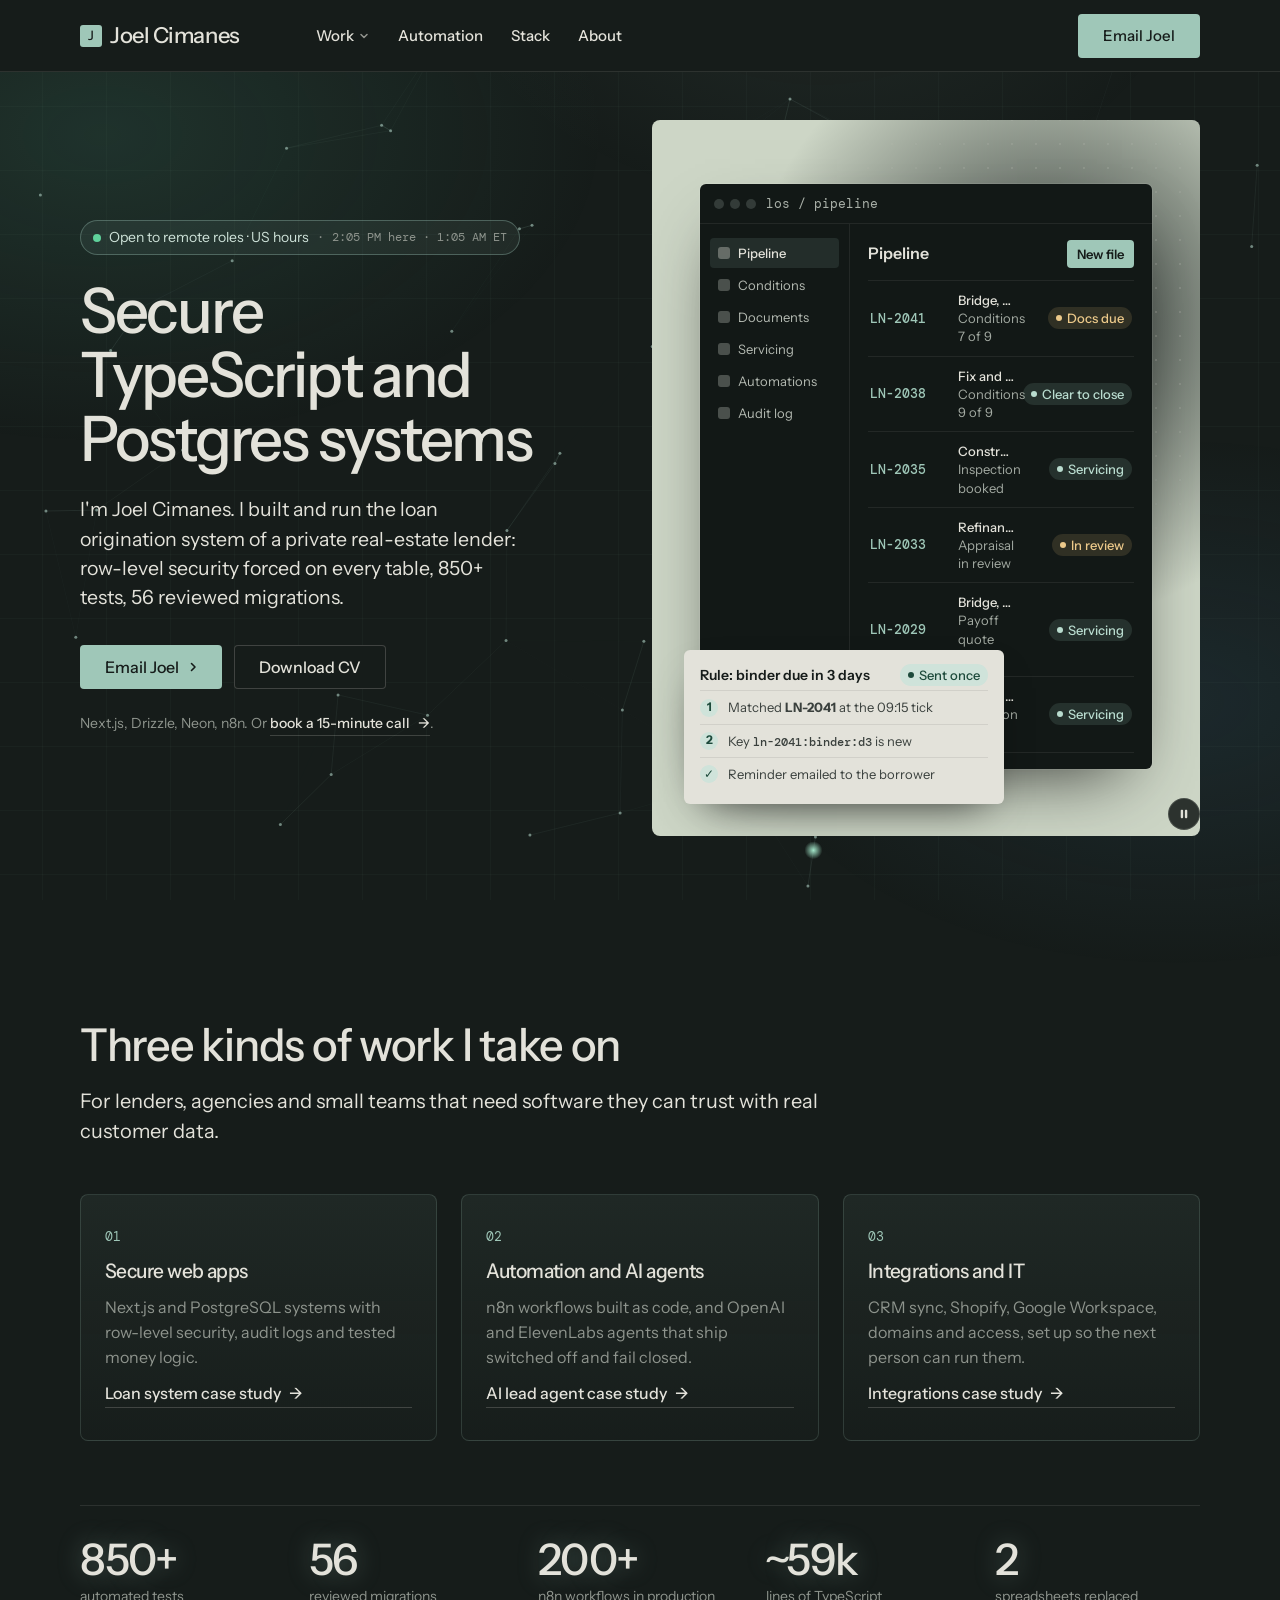
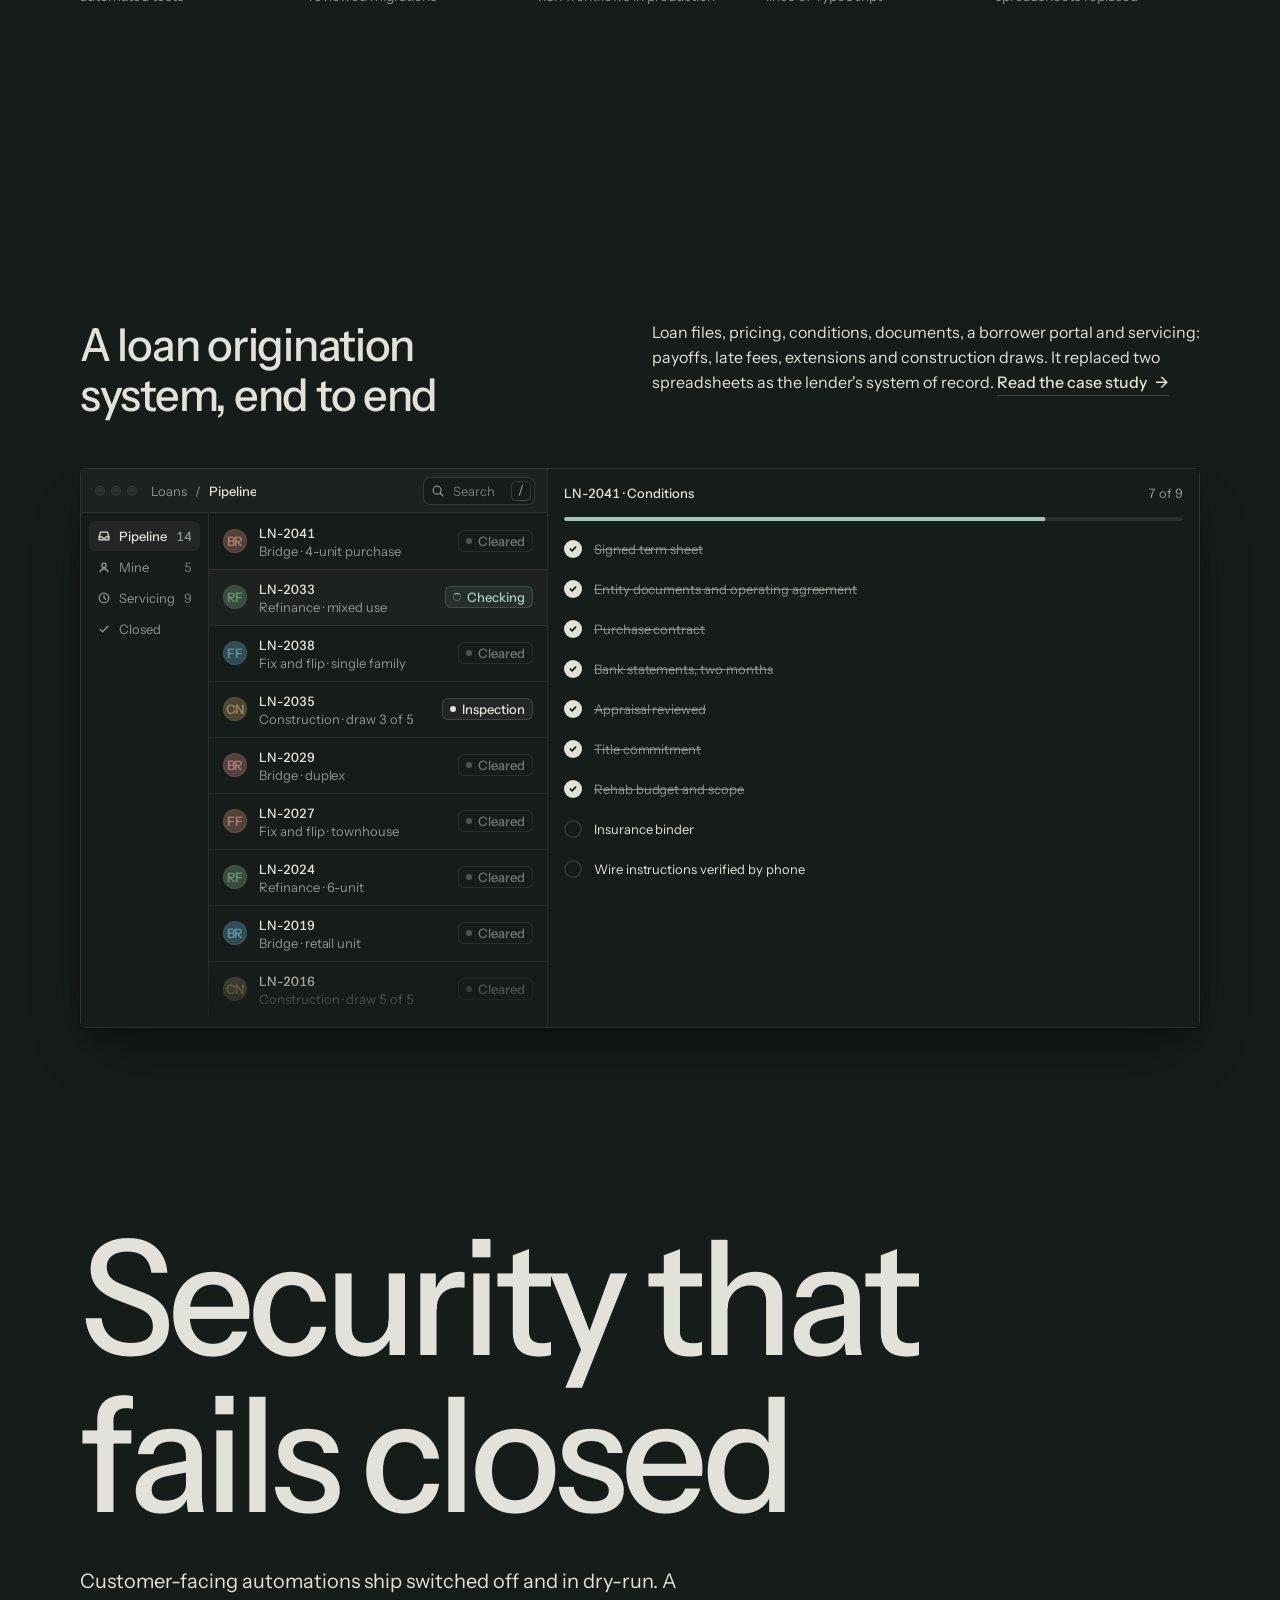
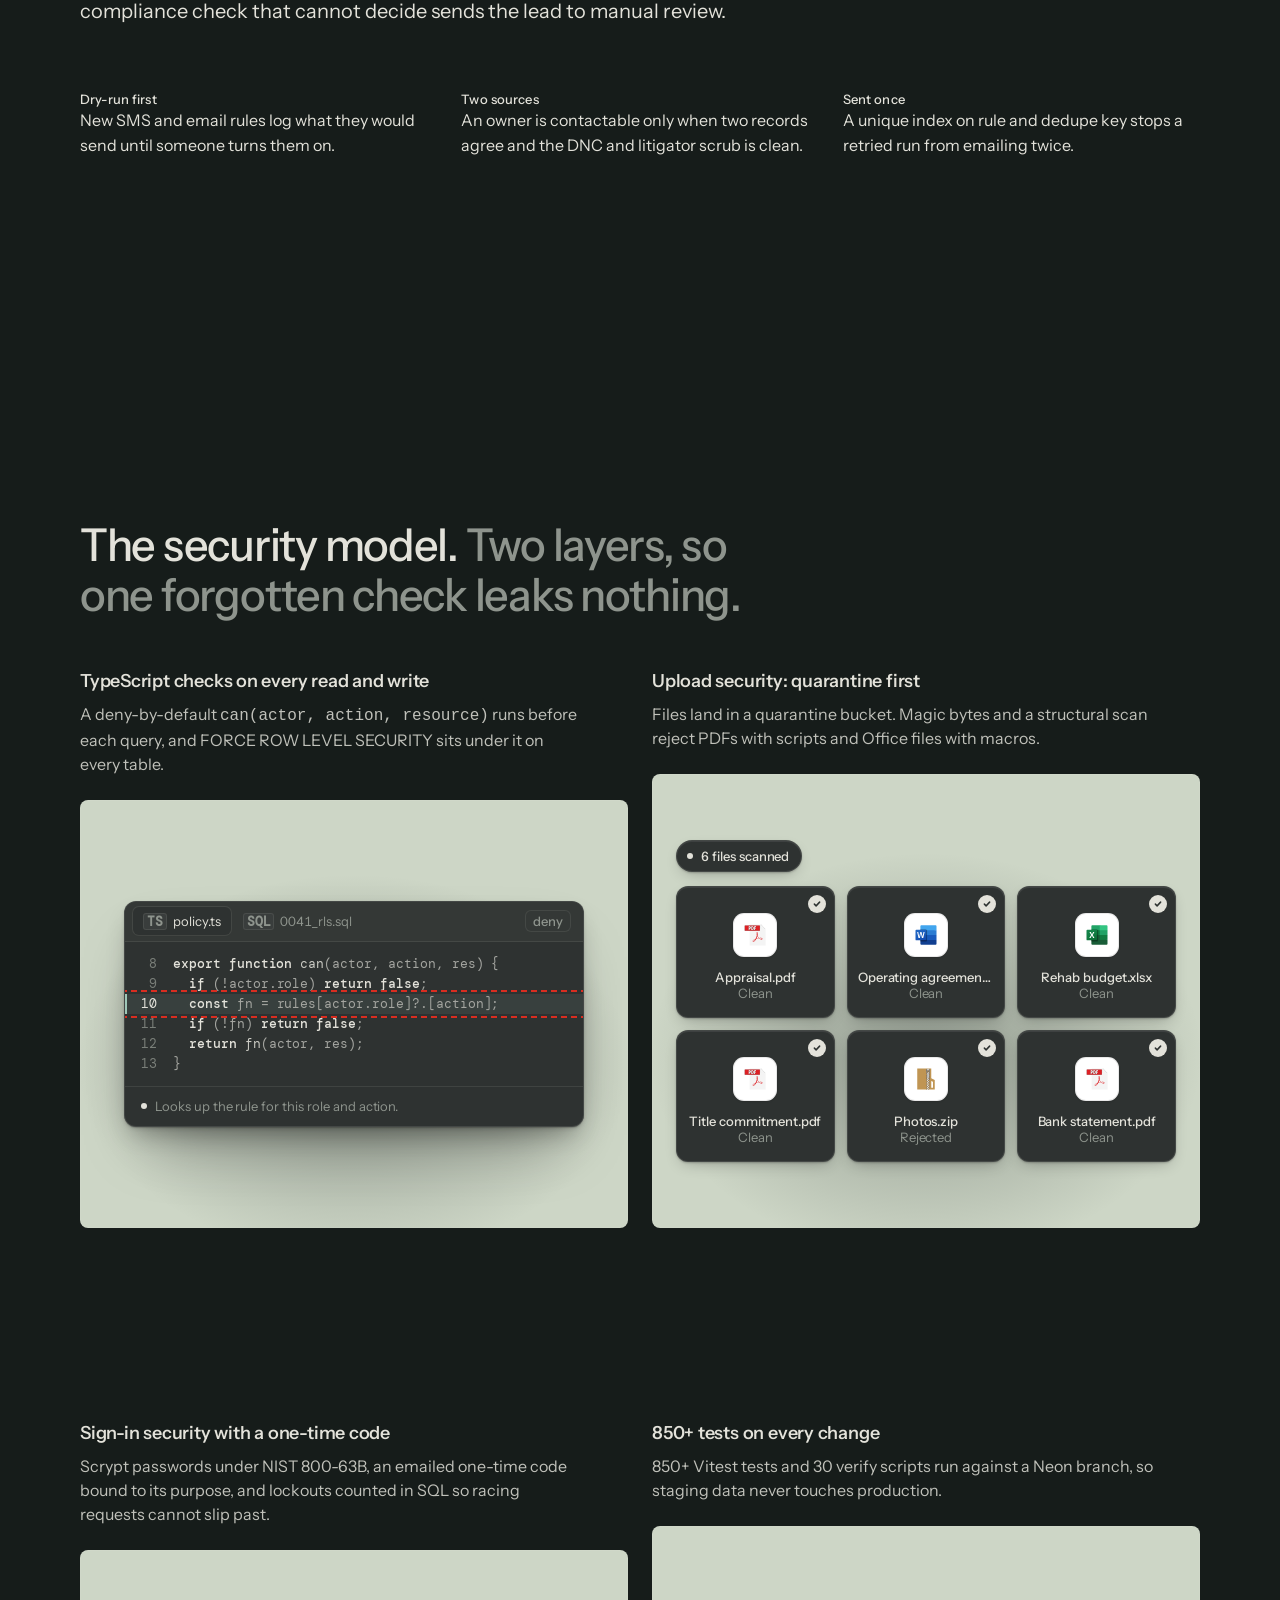
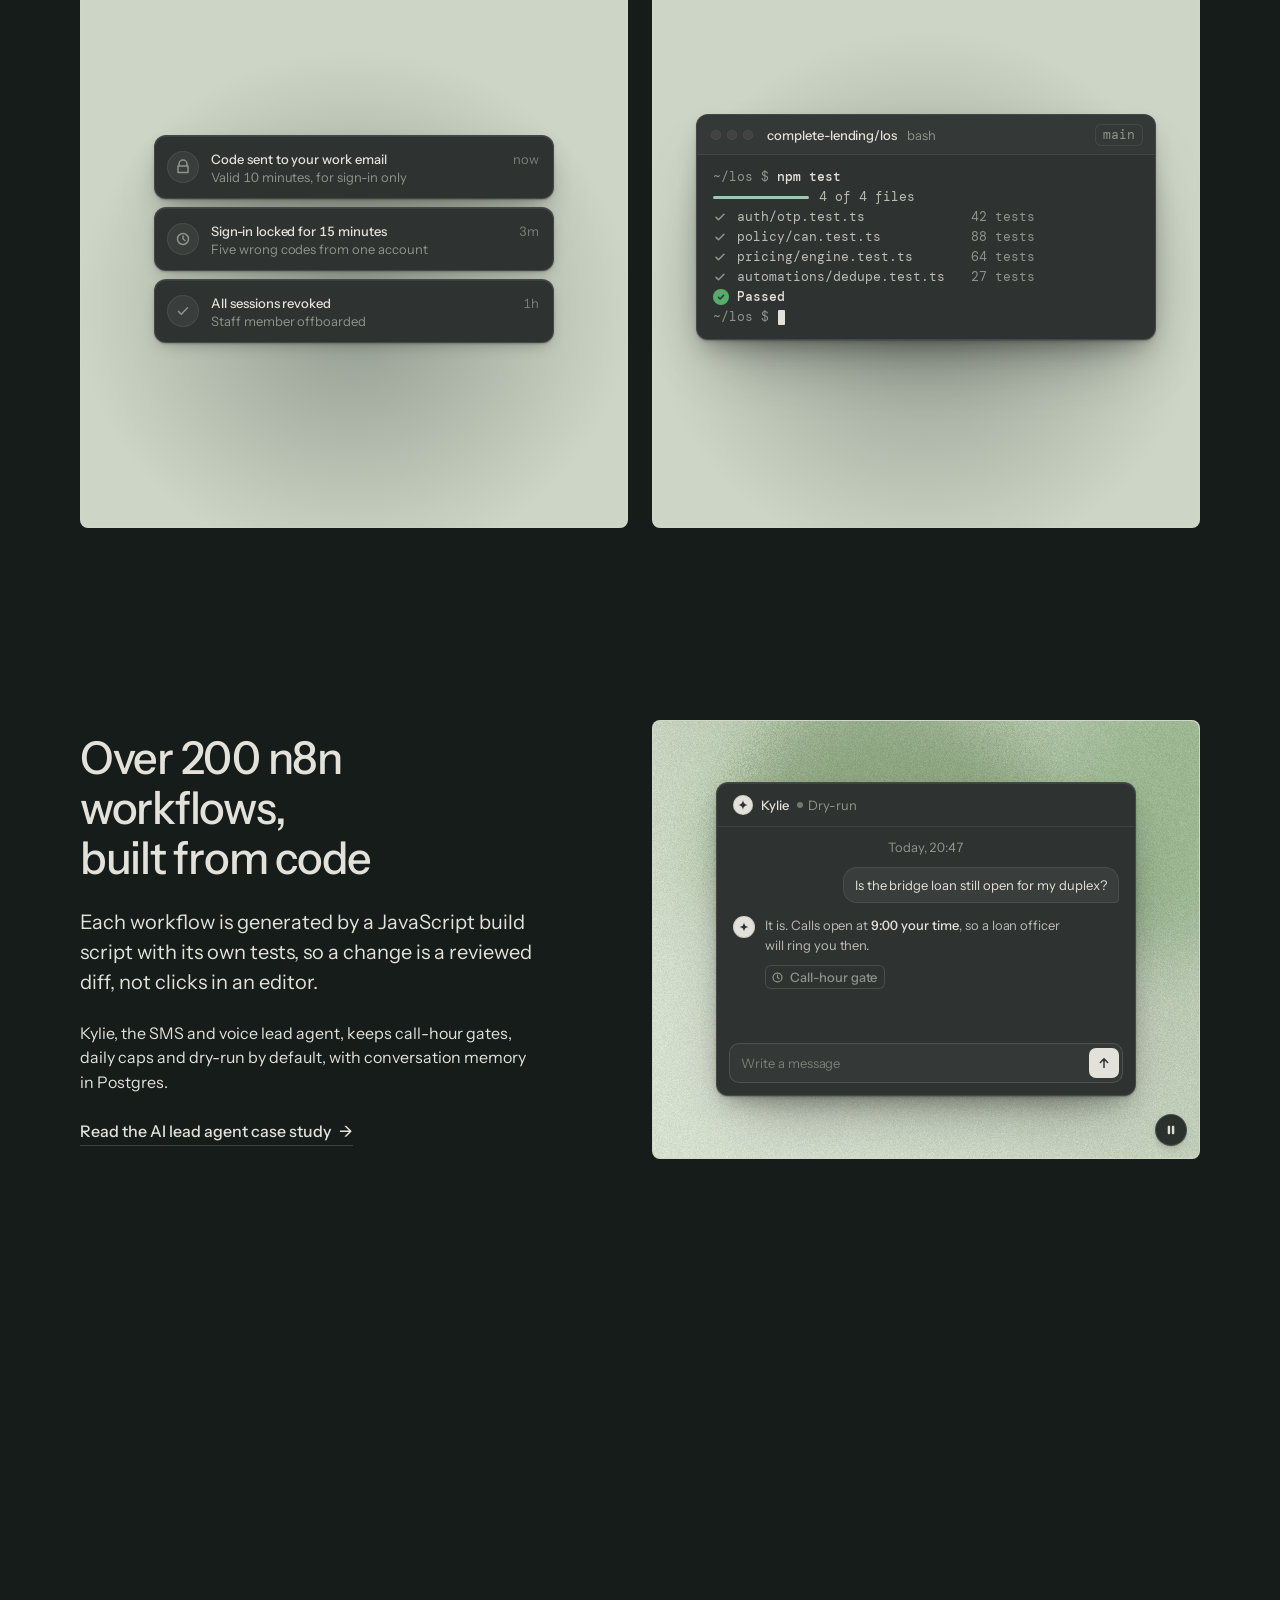
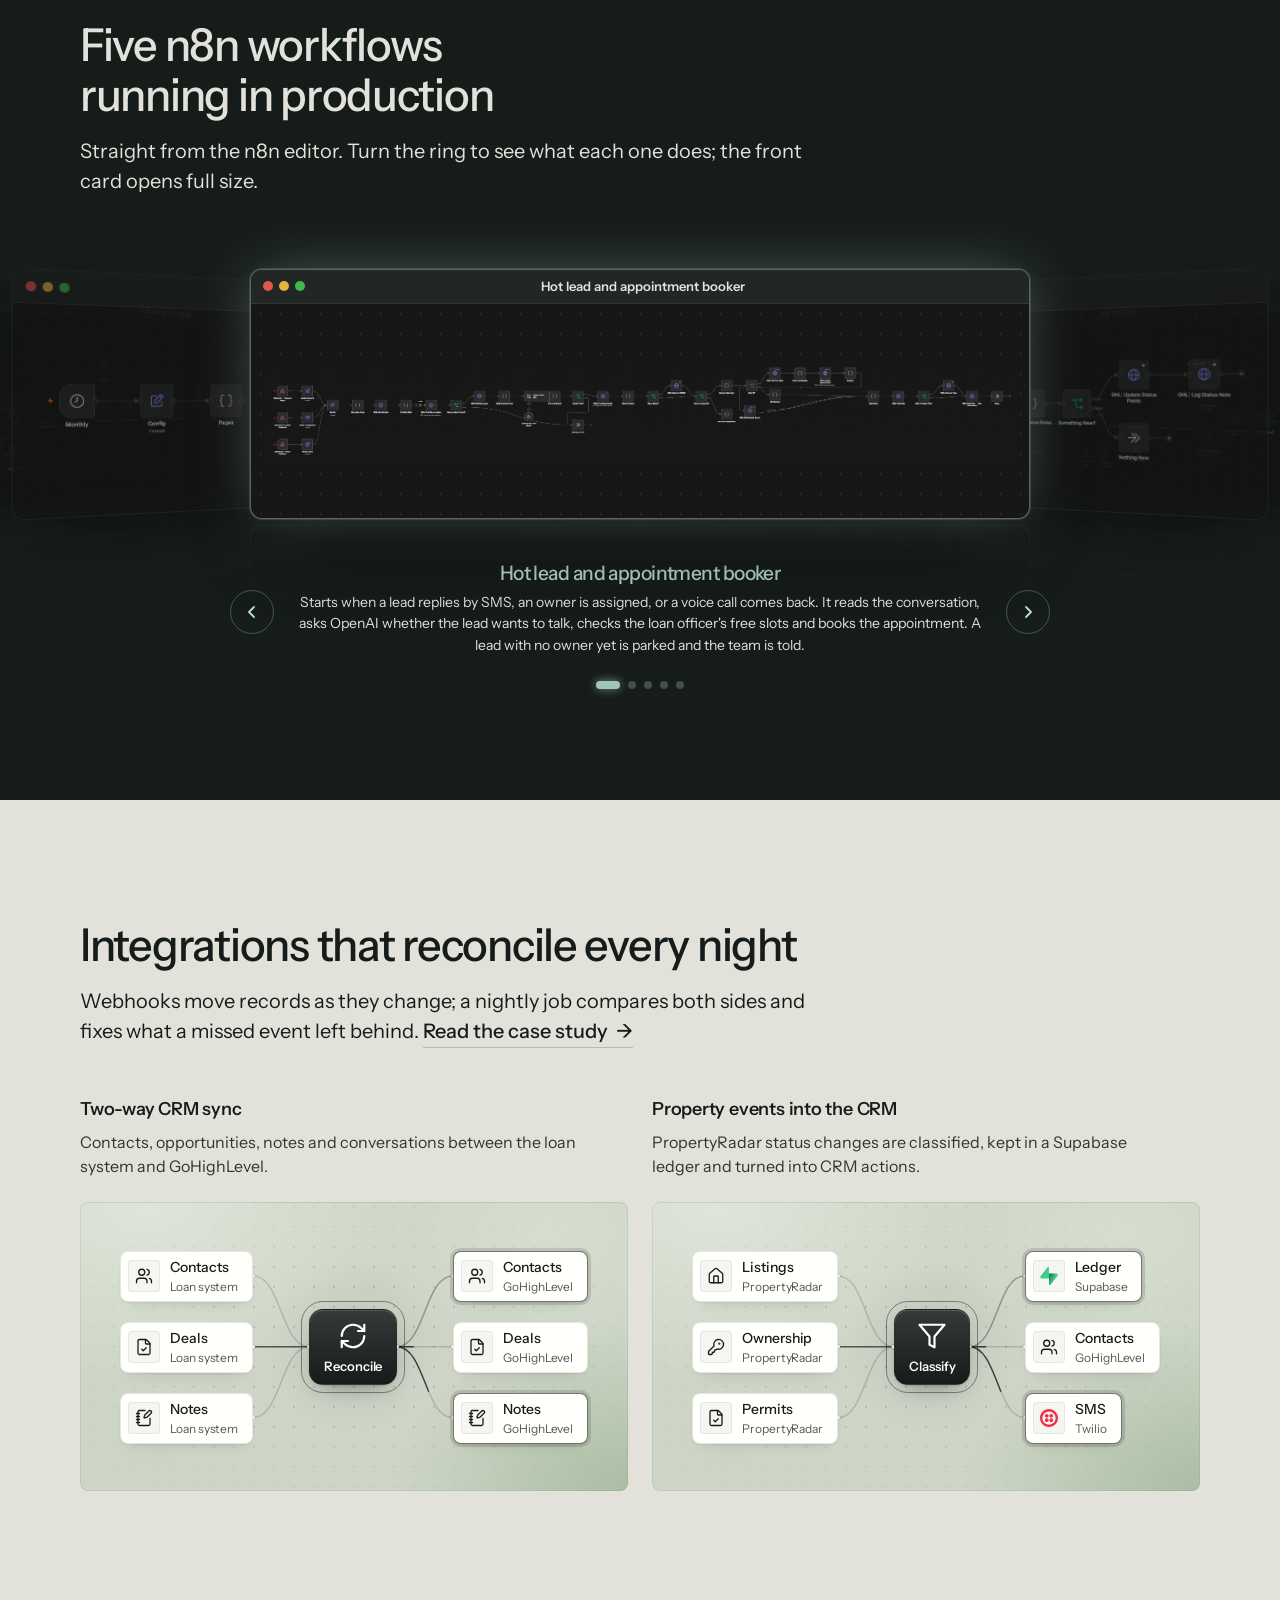
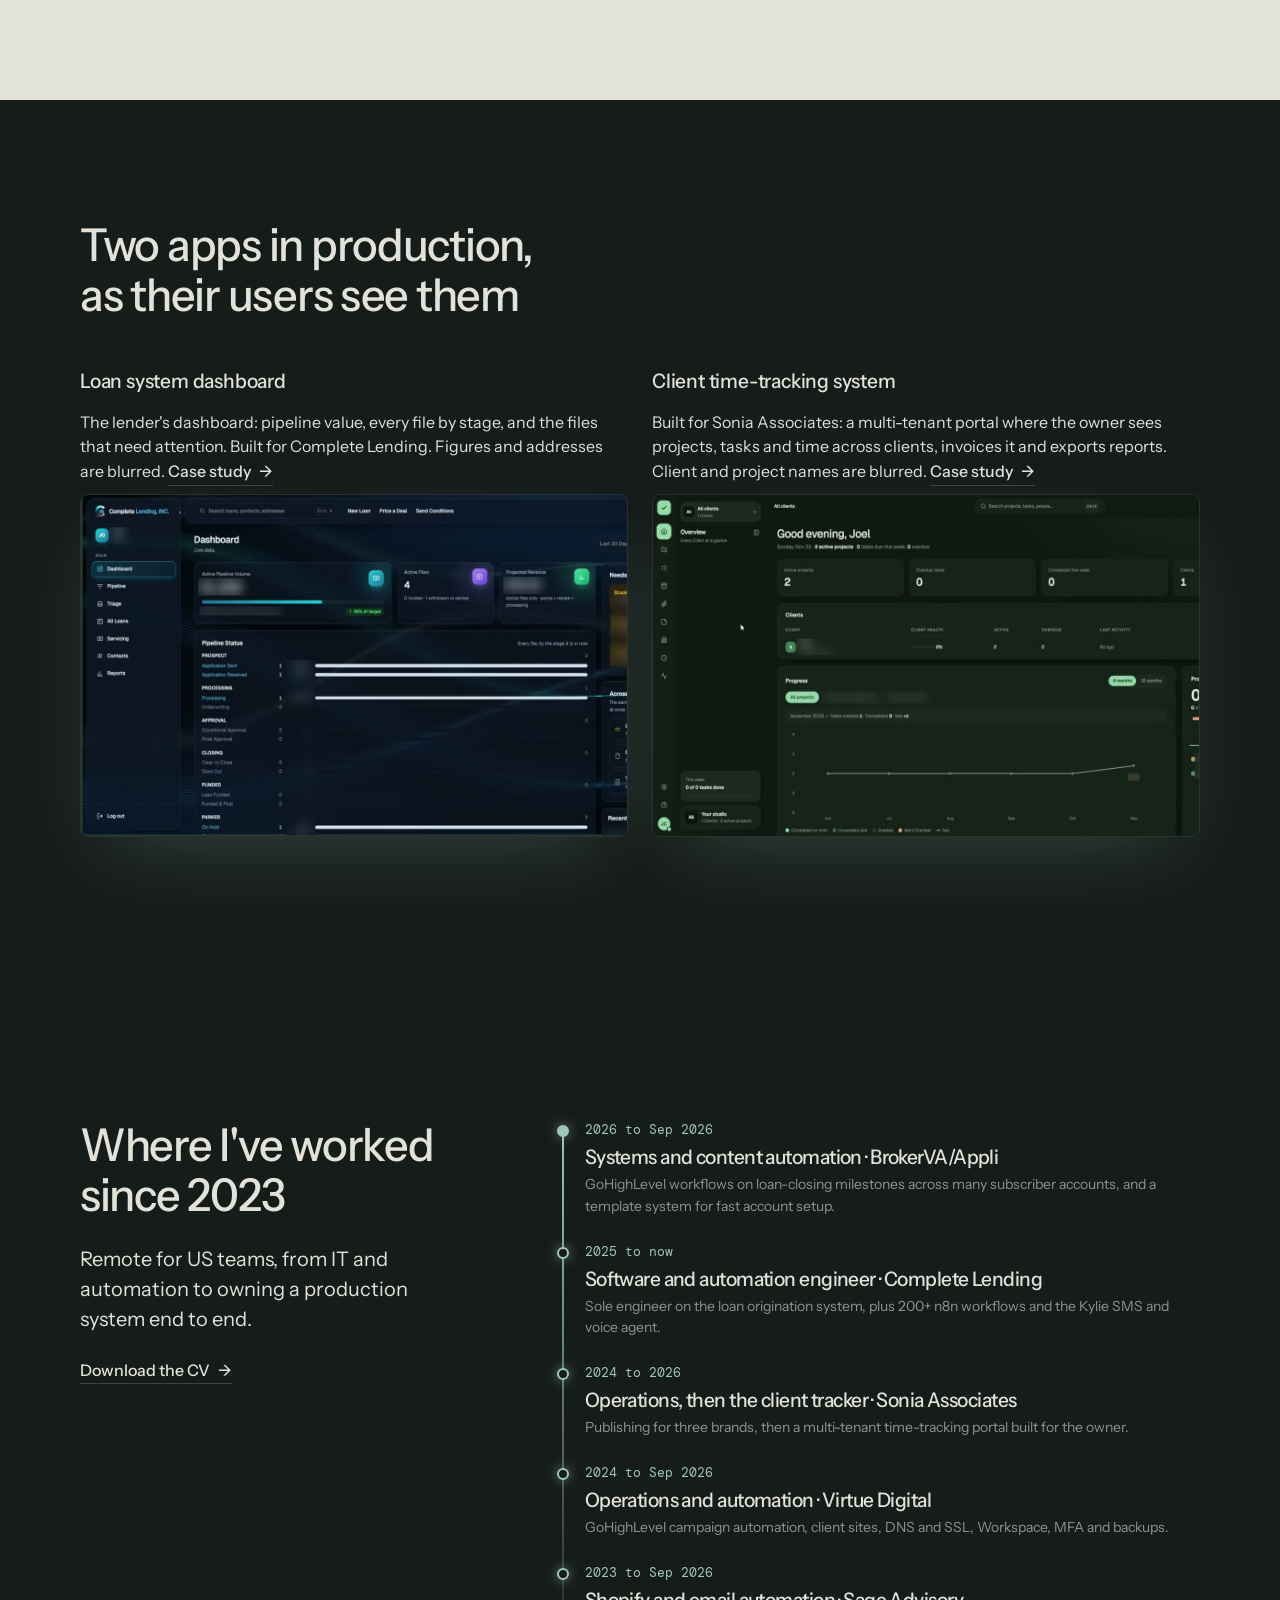
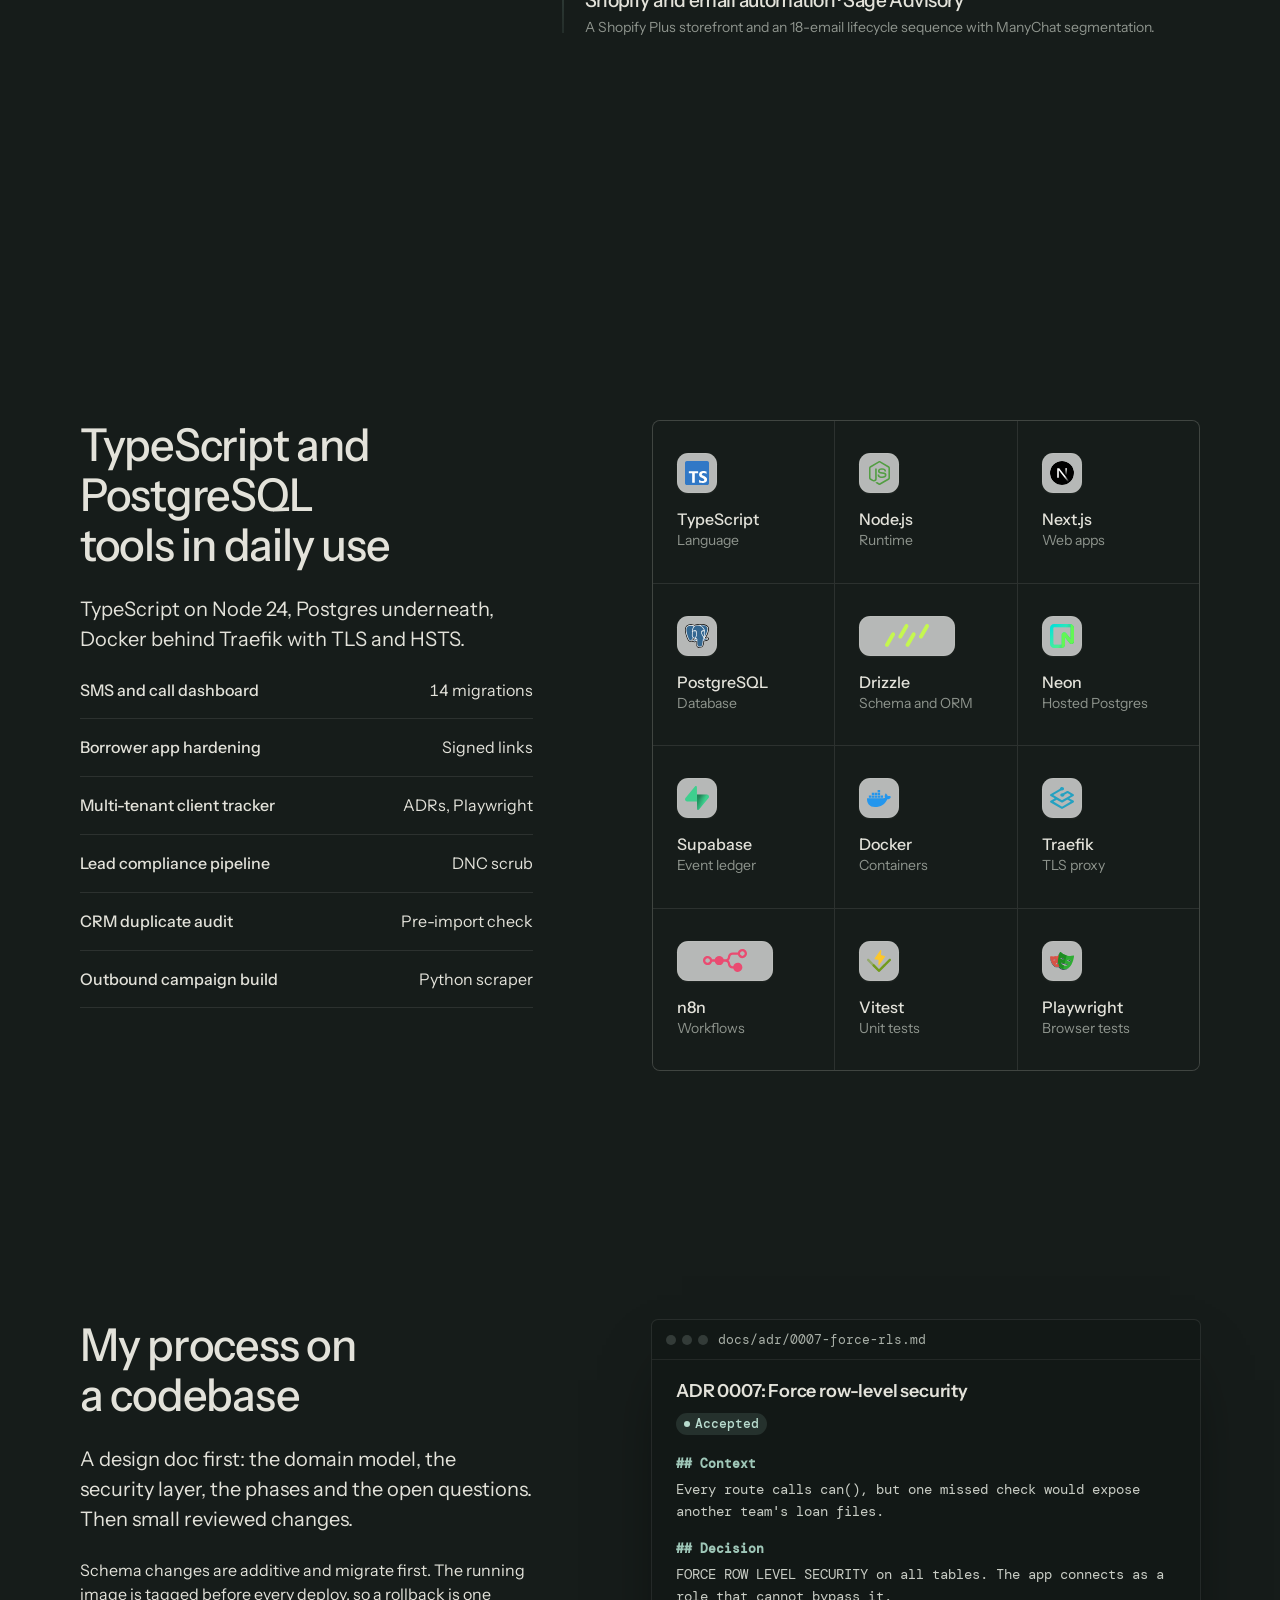
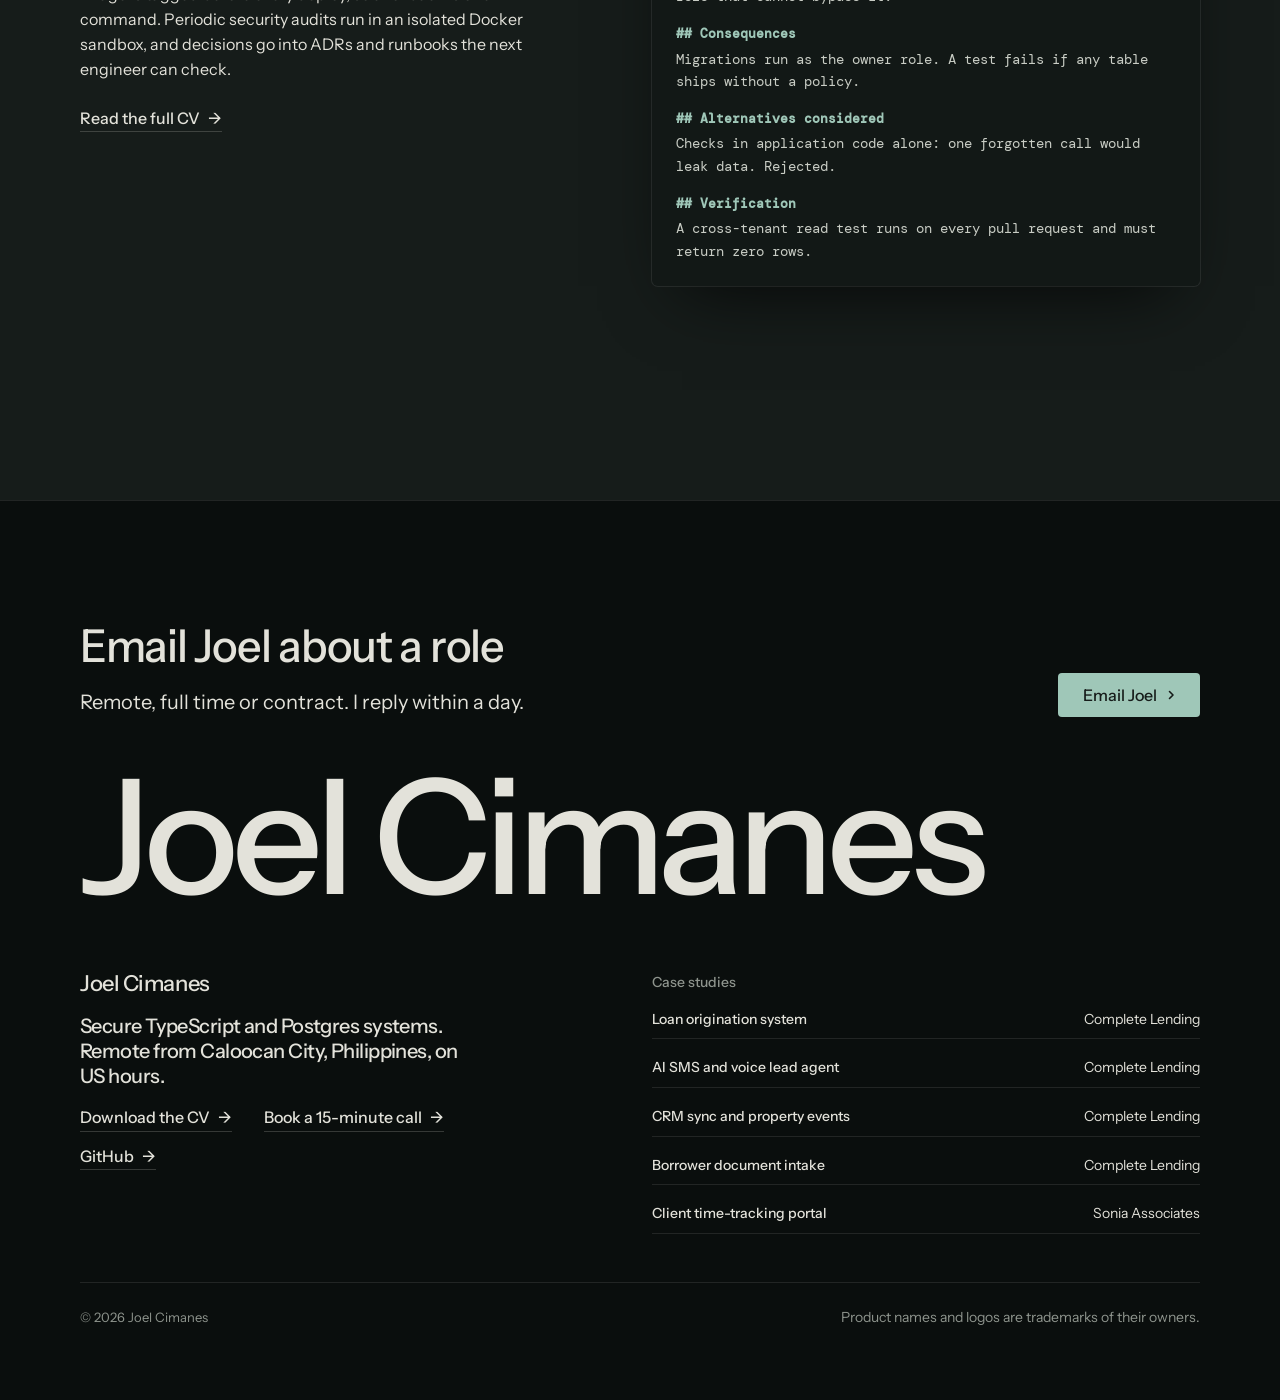
==== commit 6c021b13: "End dates for BrokerVA/Appli, Virtue Digital and Sage Advisory: Sep 2026 Co-Authored-By: Claude Opus" ====
--- a/index.html
+++ b/index.html
@@ -657,11 +657,11 @@
           <a class="link" href="assets/joel-cimanes-cv.pdf" download>Download the CV</a>
         </div>
         <ol class="tl span-7 start-6">
-          <li><span class="tl__when">2026 to now</span><h3>Systems and content automation · BrokerVA/Appli</h3><p>GoHighLevel workflows on loan-closing milestones across many subscriber accounts, and a template system for fast account setup.</p></li>
+          <li><span class="tl__when">2026 to Sep 2026</span><h3>Systems and content automation · BrokerVA/Appli</h3><p>GoHighLevel workflows on loan-closing milestones across many subscriber accounts, and a template system for fast account setup.</p></li>
           <li><span class="tl__when">2025 to now</span><h3>Software and automation engineer · Complete Lending</h3><p>Sole engineer on the loan origination system, plus 200+ n8n workflows and the Kylie SMS and voice agent.</p></li>
           <li><span class="tl__when">2024 to 2026</span><h3>Operations, then the client tracker · Sonia Associates</h3><p>Publishing for three brands, then a multi-tenant time-tracking portal built for the owner.</p></li>
-          <li><span class="tl__when">2024 to 2025</span><h3>Operations and automation · Virtue Digital</h3><p>GoHighLevel campaign automation, client sites, DNS and SSL, Workspace, MFA and backups.</p></li>
-          <li><span class="tl__when">2023 to 2025</span><h3>Shopify and email automation · Sage Advisory</h3><p>A Shopify Plus storefront and an 18-email lifecycle sequence with ManyChat segmentation.</p></li>
+          <li><span class="tl__when">2024 to Sep 2026</span><h3>Operations and automation · Virtue Digital</h3><p>GoHighLevel campaign automation, client sites, DNS and SSL, Workspace, MFA and backups.</p></li>
+          <li><span class="tl__when">2023 to Sep 2026</span><h3>Shopify and email automation · Sage Advisory</h3><p>A Shopify Plus storefront and an 18-email lifecycle sequence with ManyChat segmentation.</p></li>
         </ol>
       </div>
     </div>
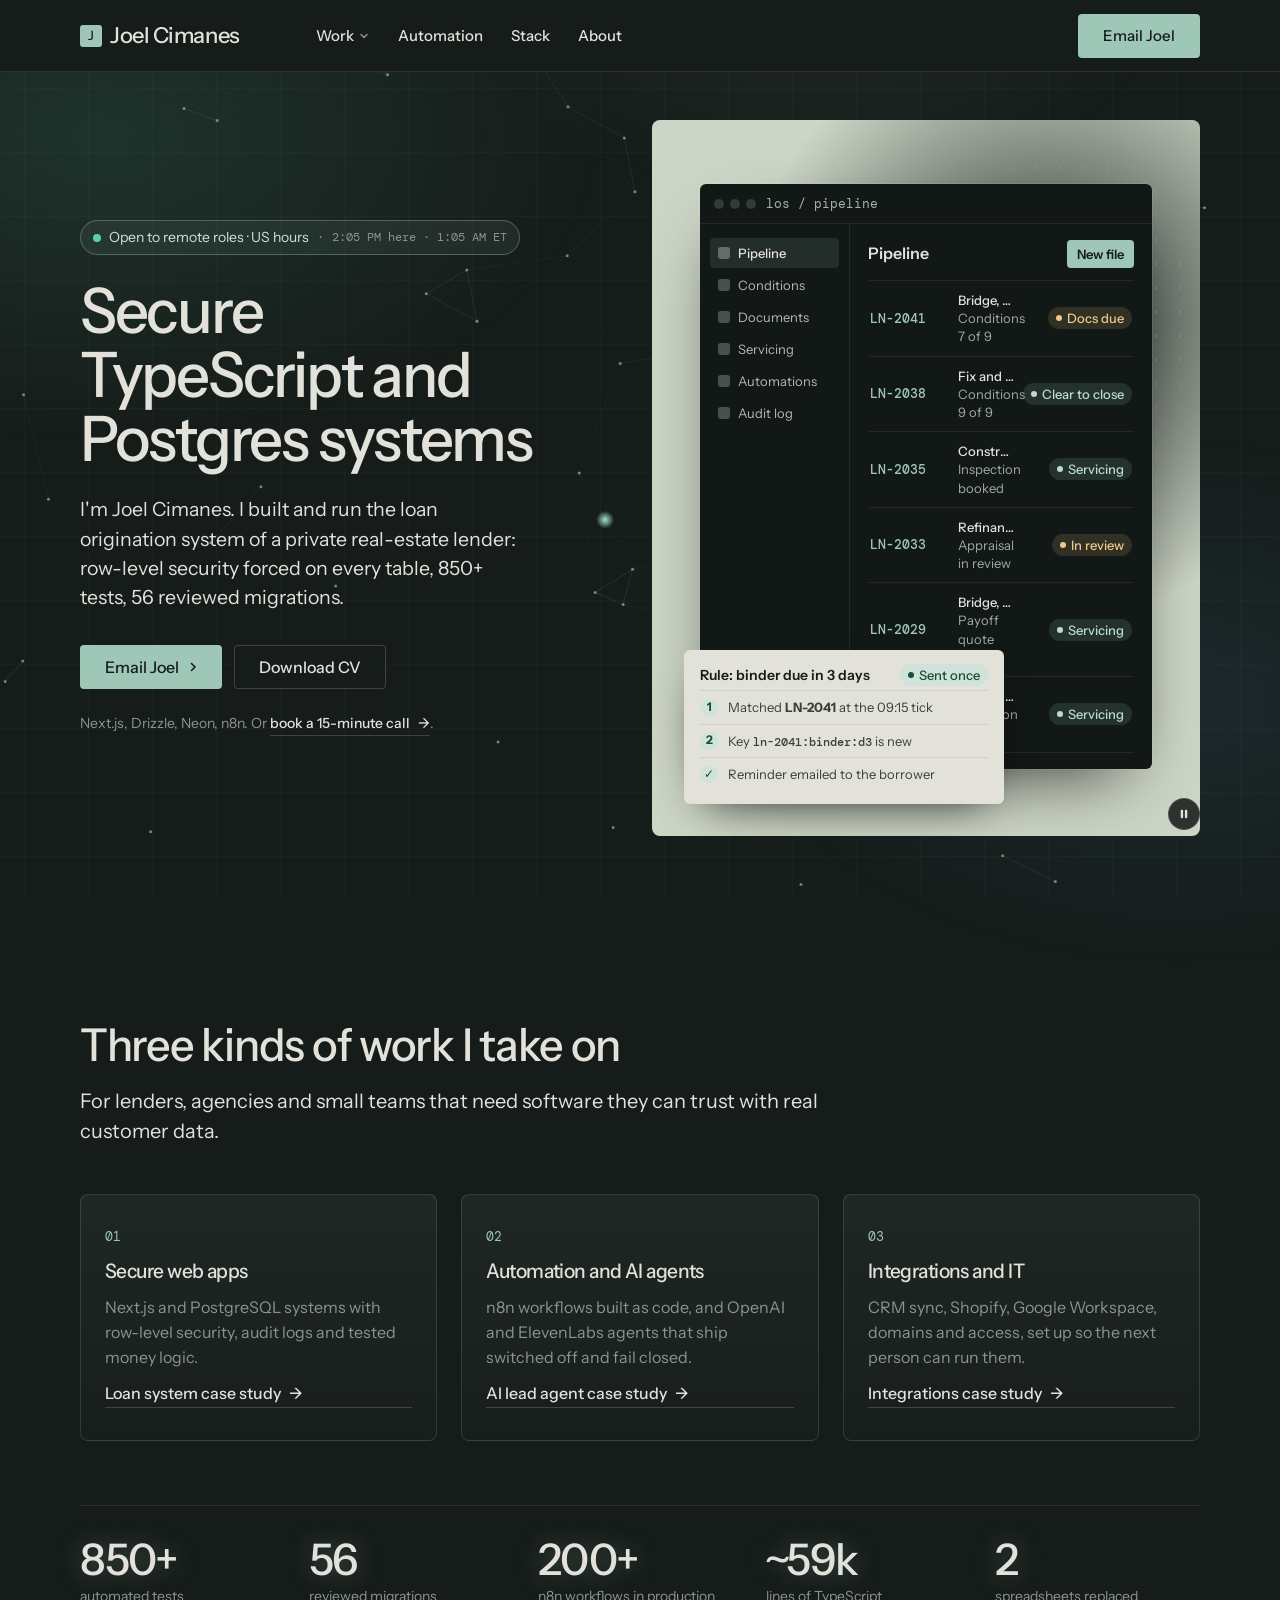
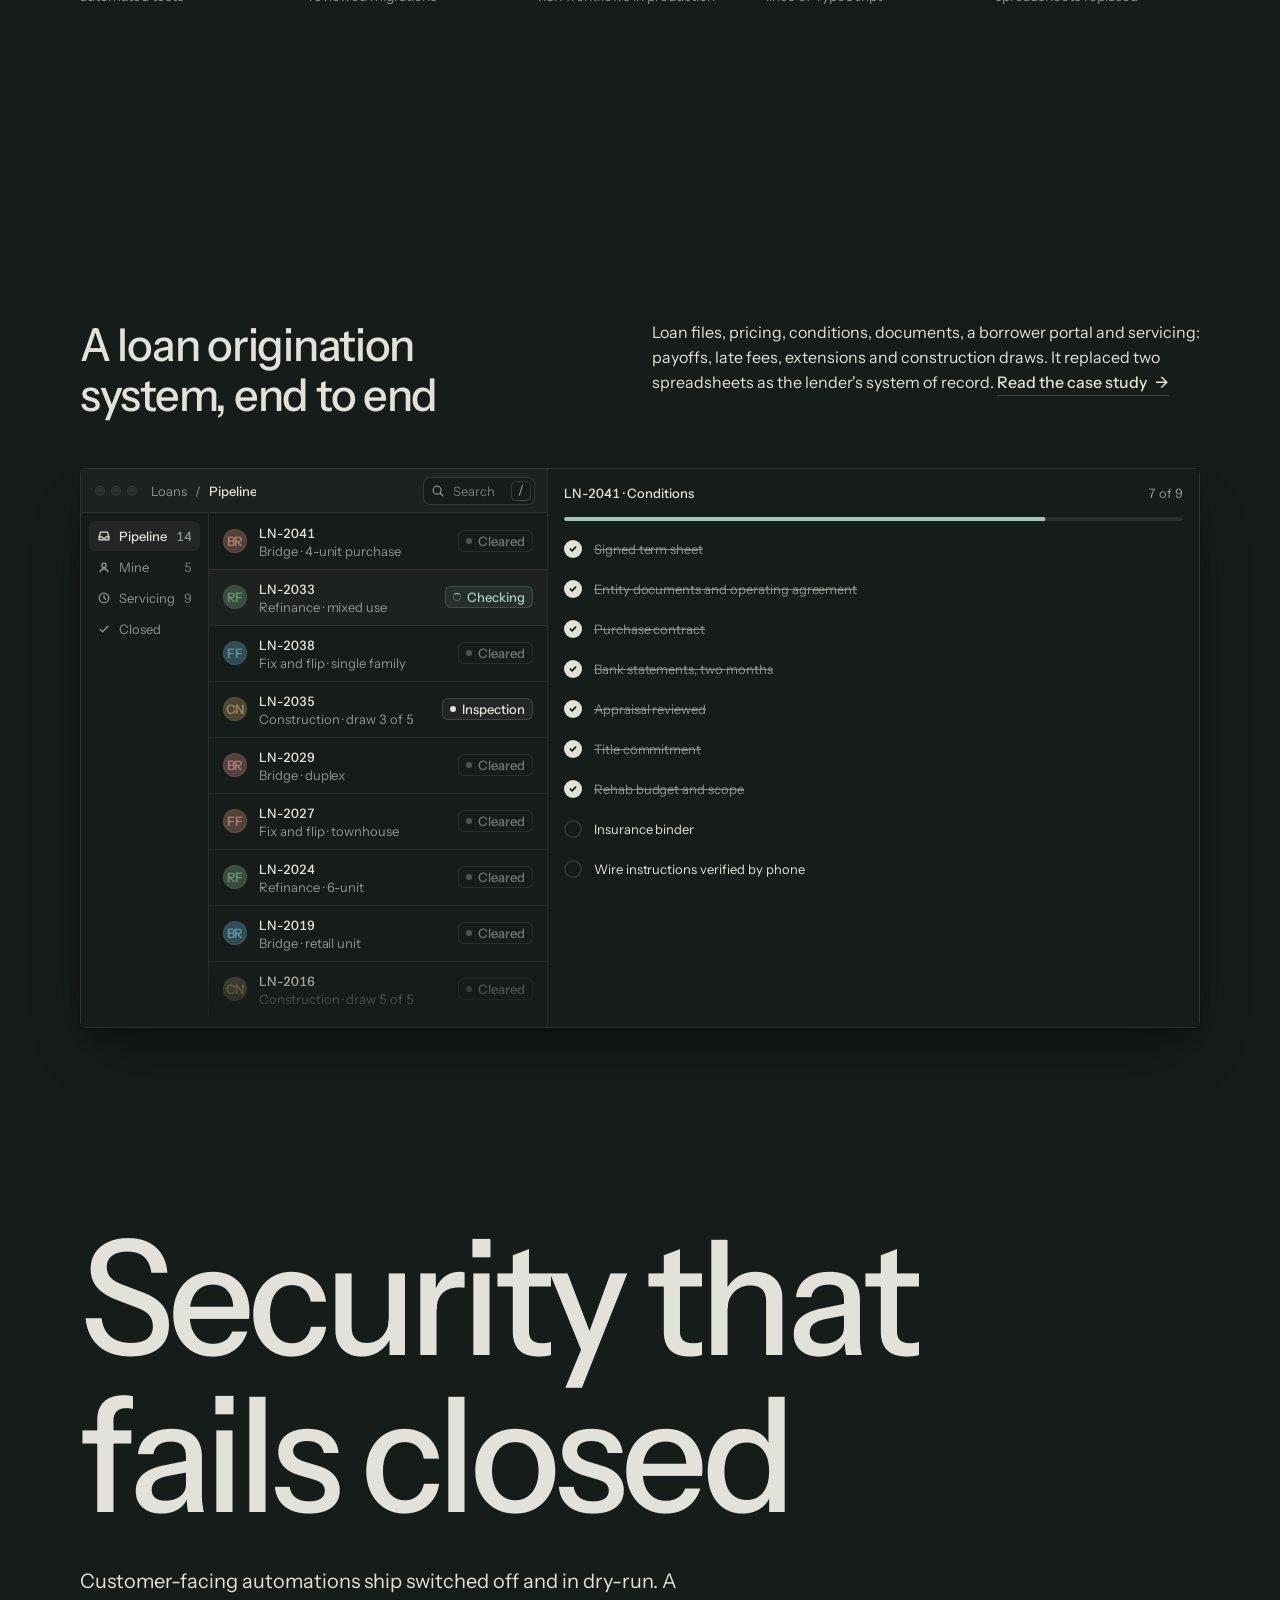
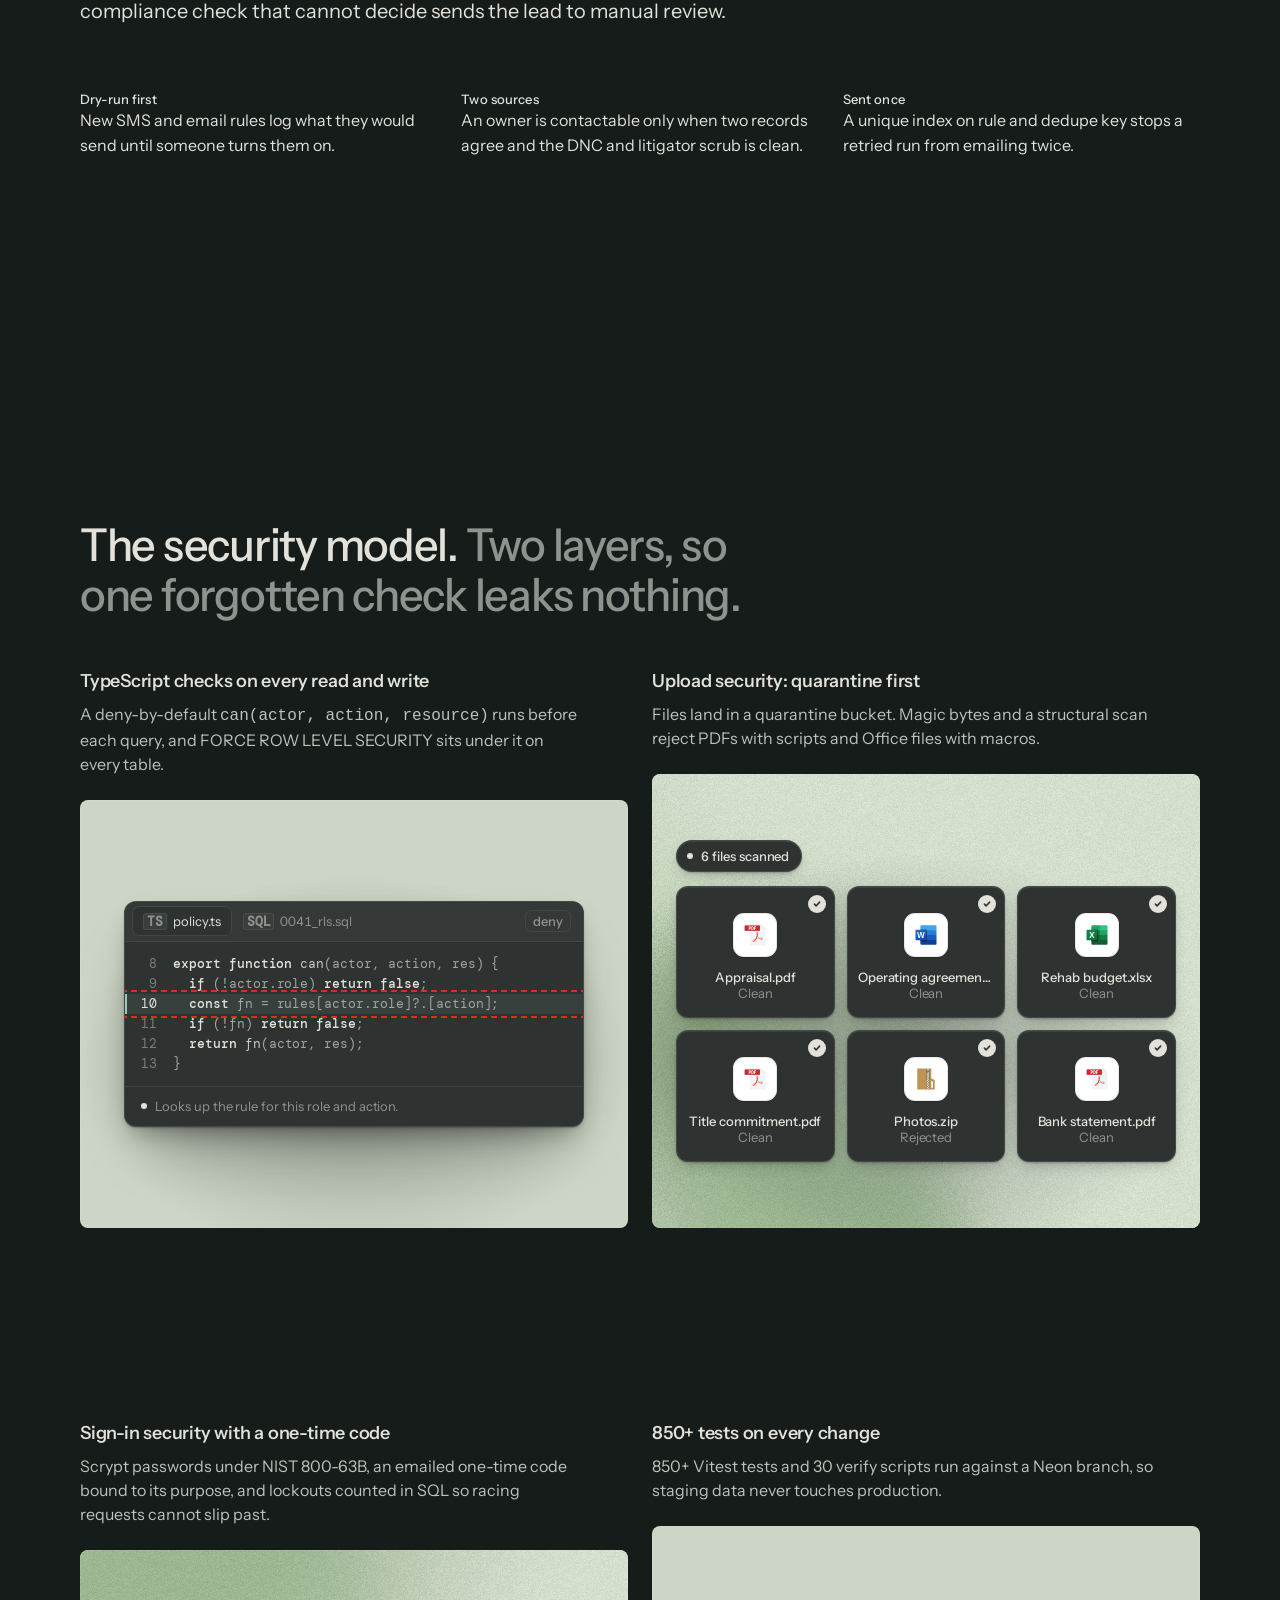
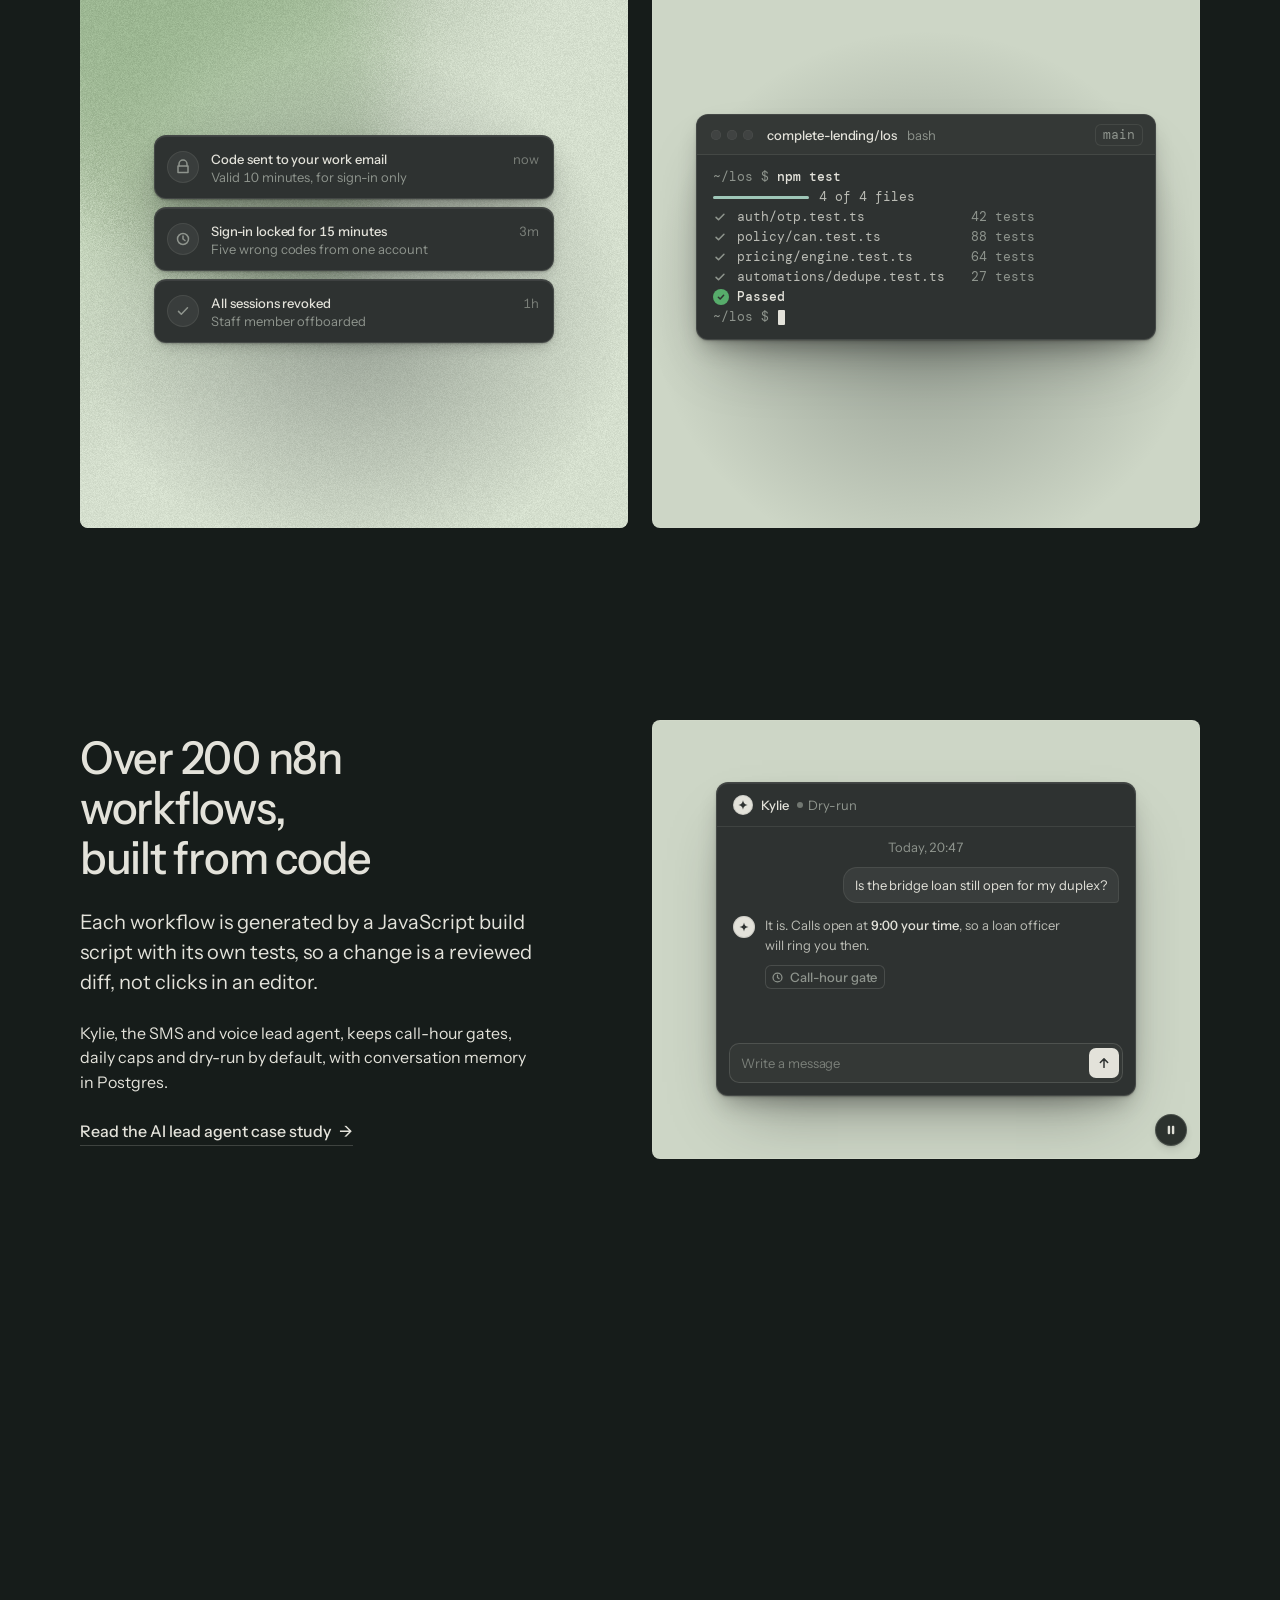
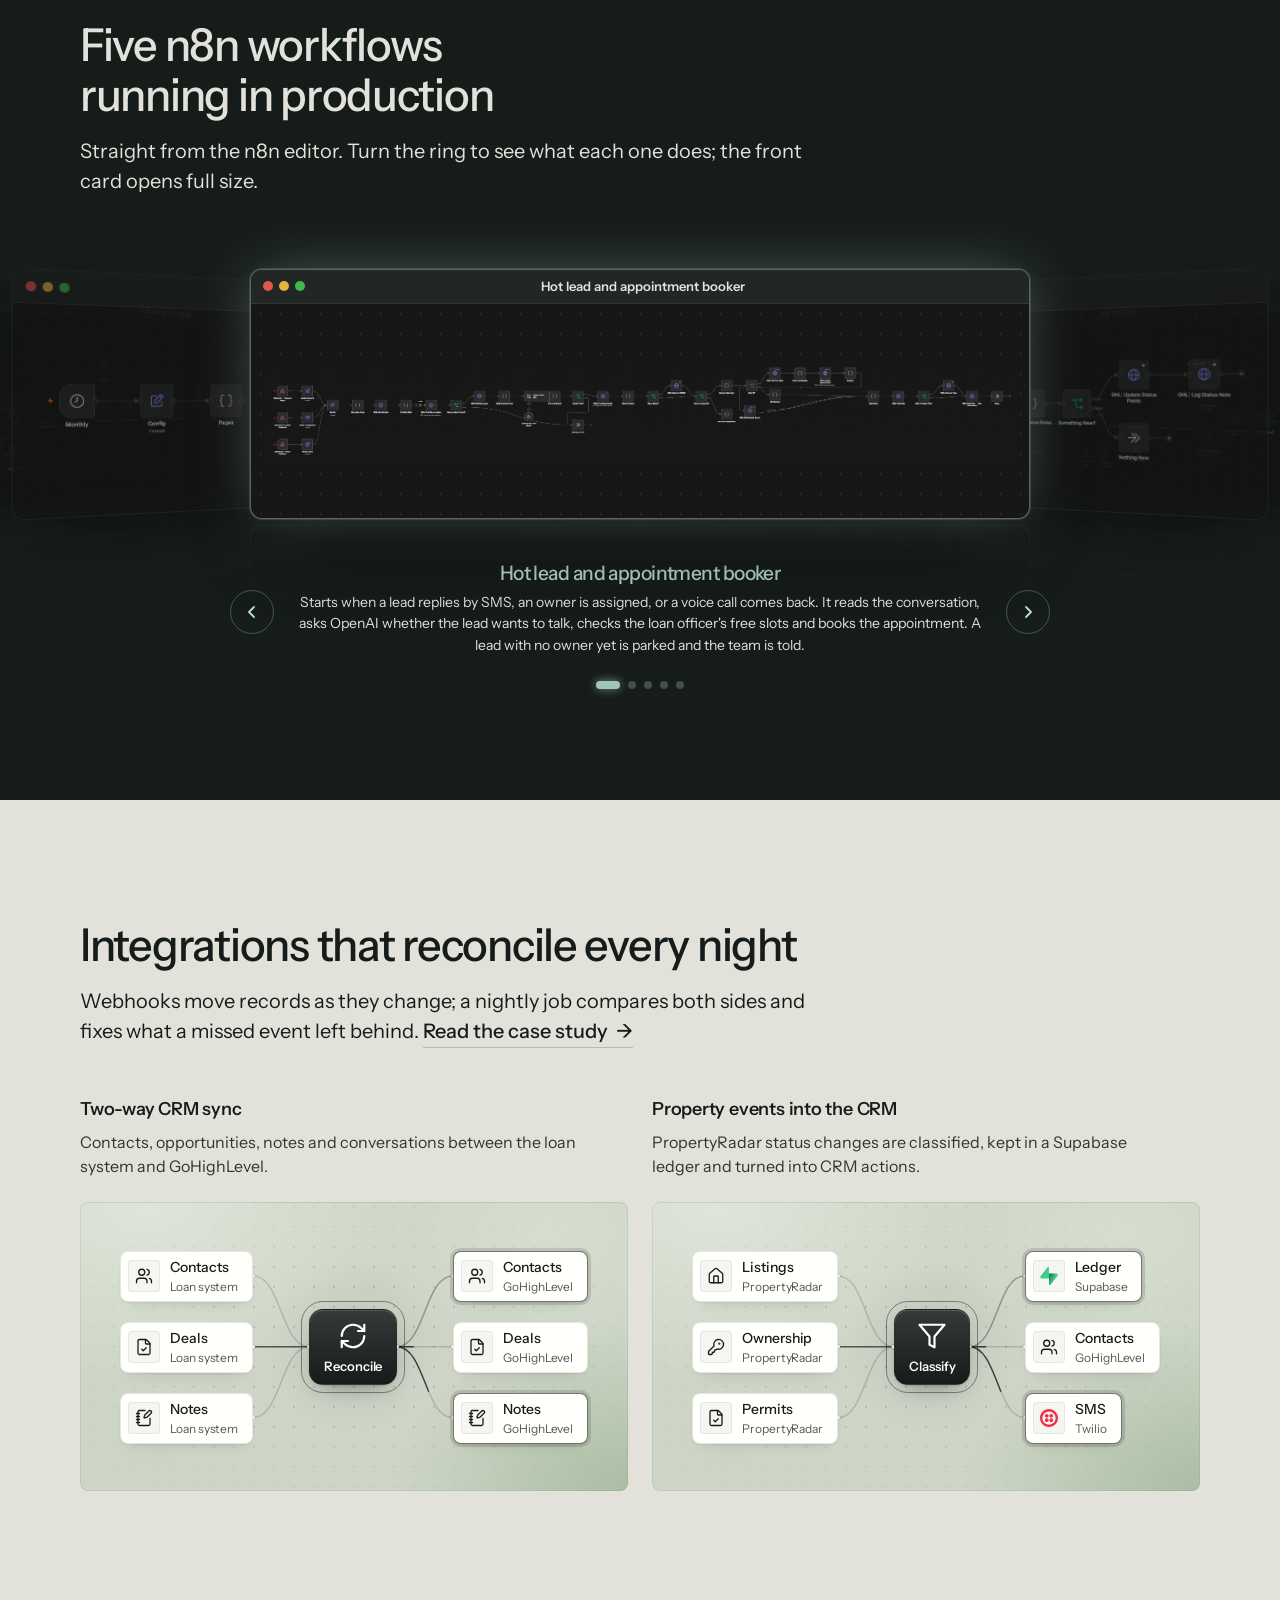
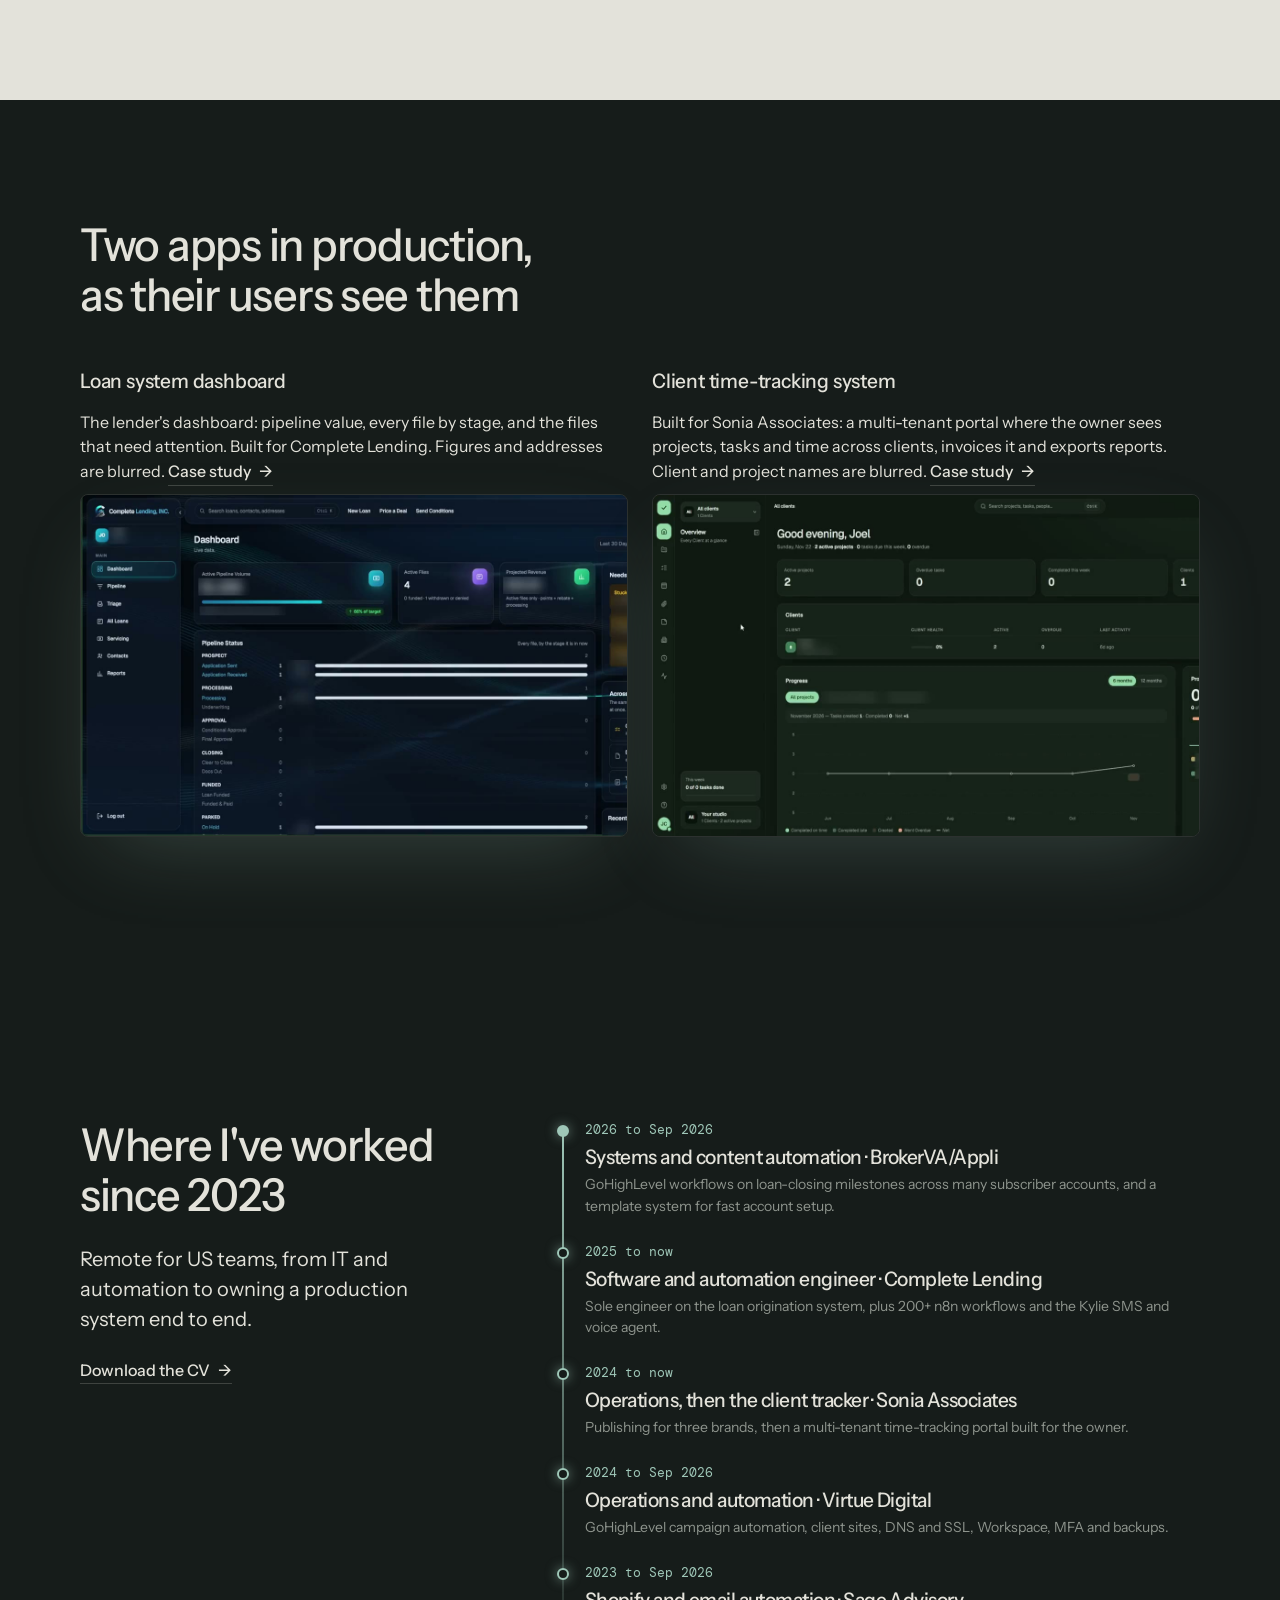
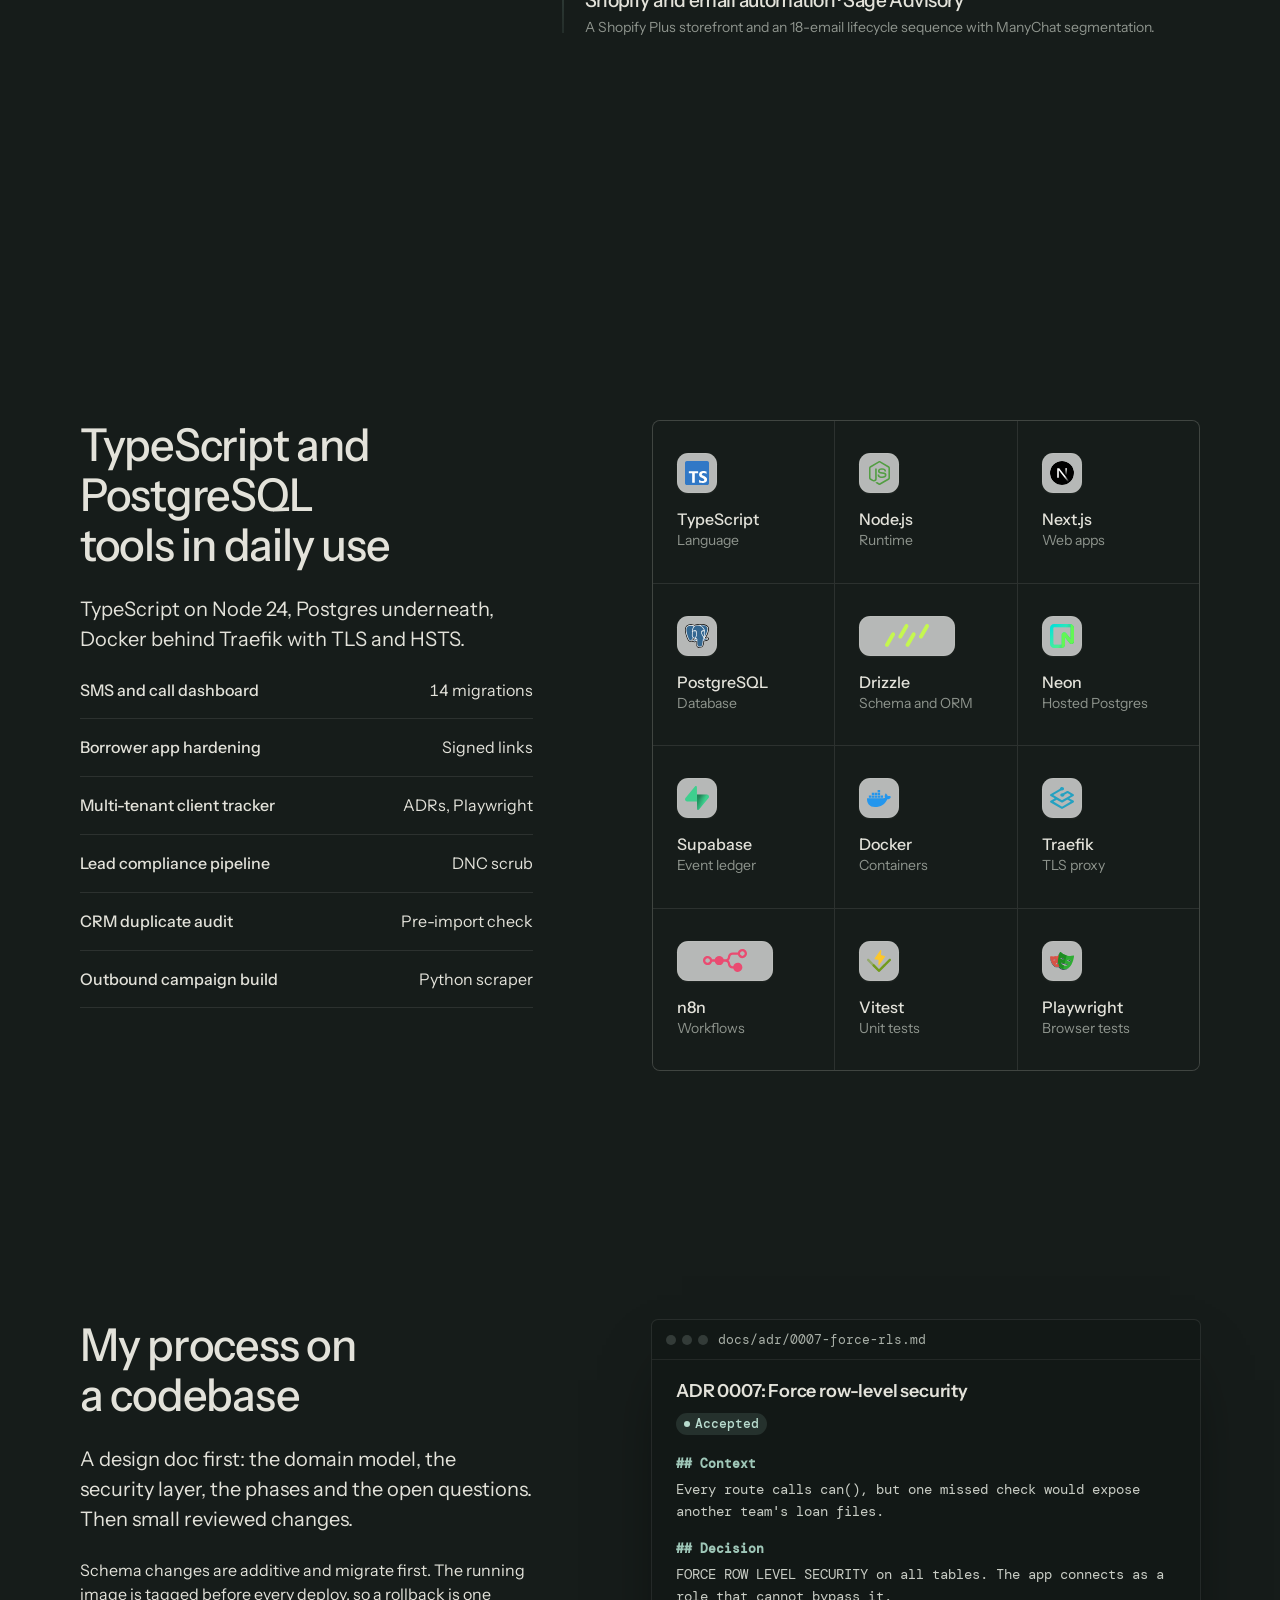
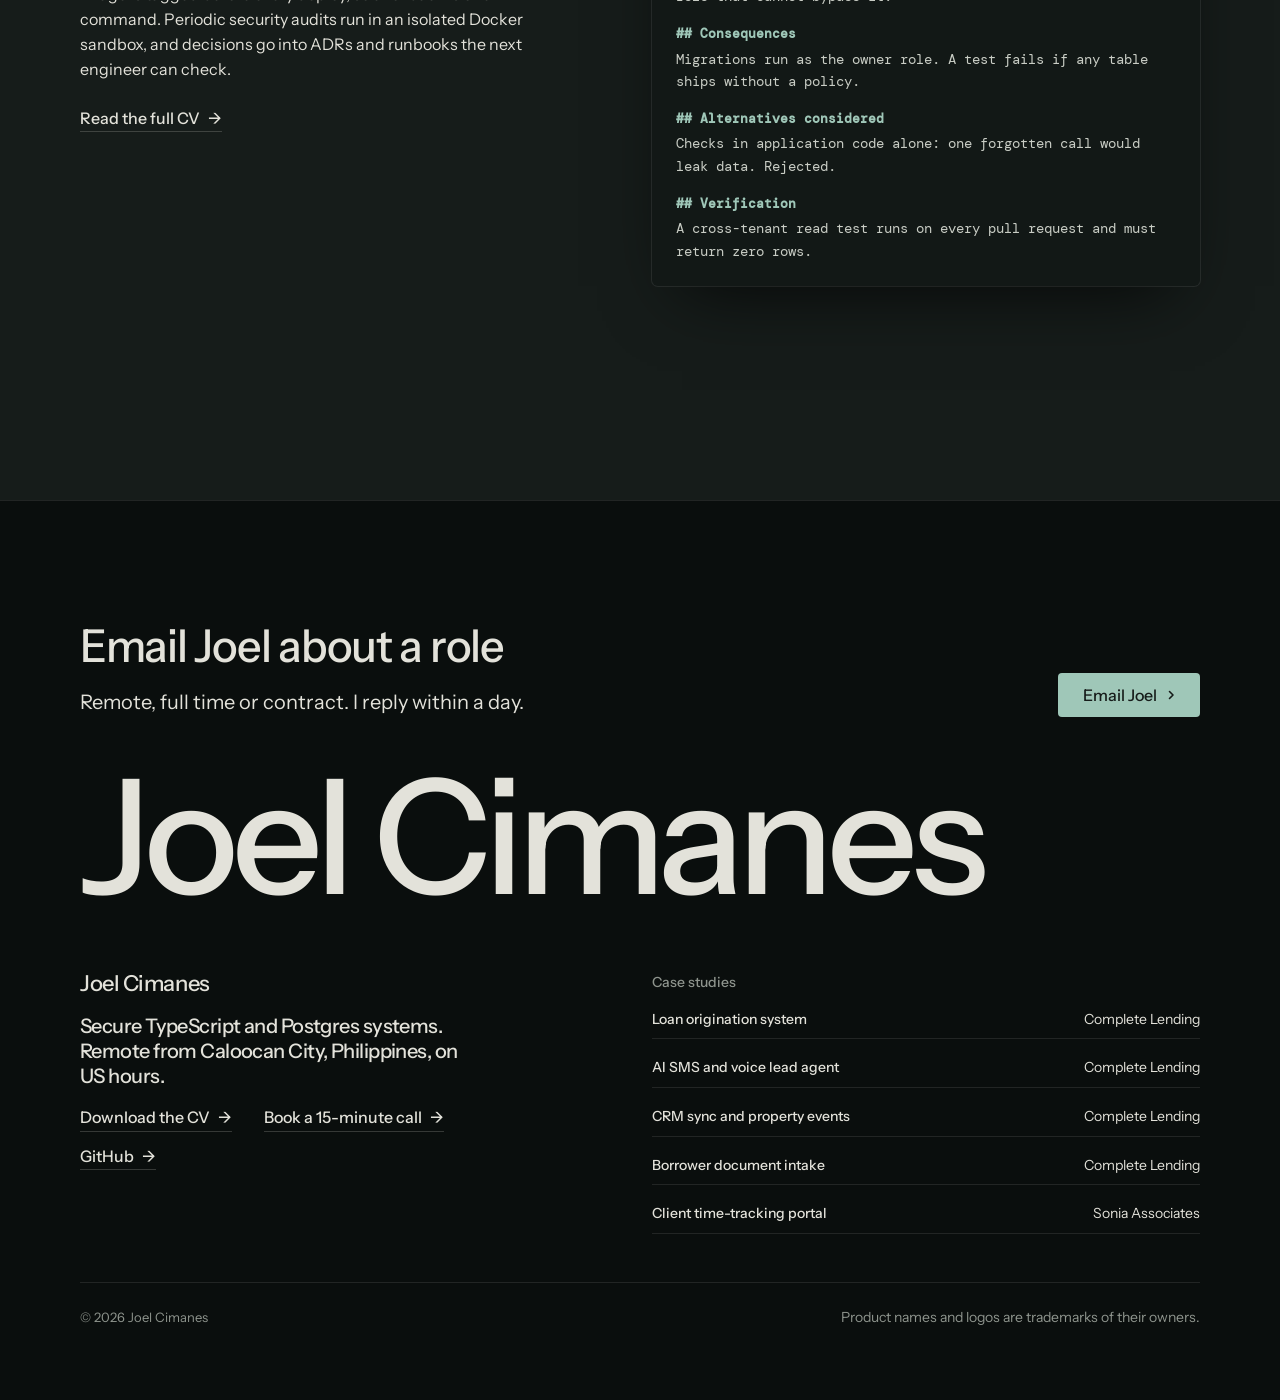
==== commit 2c3b8fee: "Sonia Associates is a current role: 2024 to now Co-Authored-By: Claude Opus 5.5 <noreply@anthropic.c" ====
--- a/index.html
+++ b/index.html
@@ -659,7 +659,7 @@
         <ol class="tl span-7 start-6">
           <li><span class="tl__when">2026 to Sep 2026</span><h3>Systems and content automation · BrokerVA/Appli</h3><p>GoHighLevel workflows on loan-closing milestones across many subscriber accounts, and a template system for fast account setup.</p></li>
           <li><span class="tl__when">2025 to now</span><h3>Software and automation engineer · Complete Lending</h3><p>Sole engineer on the loan origination system, plus 200+ n8n workflows and the Kylie SMS and voice agent.</p></li>
-          <li><span class="tl__when">2024 to 2026</span><h3>Operations, then the client tracker · Sonia Associates</h3><p>Publishing for three brands, then a multi-tenant time-tracking portal built for the owner.</p></li>
+          <li><span class="tl__when">2024 to now</span><h3>Operations, then the client tracker · Sonia Associates</h3><p>Publishing for three brands, then a multi-tenant time-tracking portal built for the owner.</p></li>
           <li><span class="tl__when">2024 to Sep 2026</span><h3>Operations and automation · Virtue Digital</h3><p>GoHighLevel campaign automation, client sites, DNS and SSL, Workspace, MFA and backups.</p></li>
           <li><span class="tl__when">2023 to Sep 2026</span><h3>Shopify and email automation · Sage Advisory</h3><p>A Shopify Plus storefront and an 18-email lifecycle sequence with ManyChat segmentation.</p></li>
         </ol>
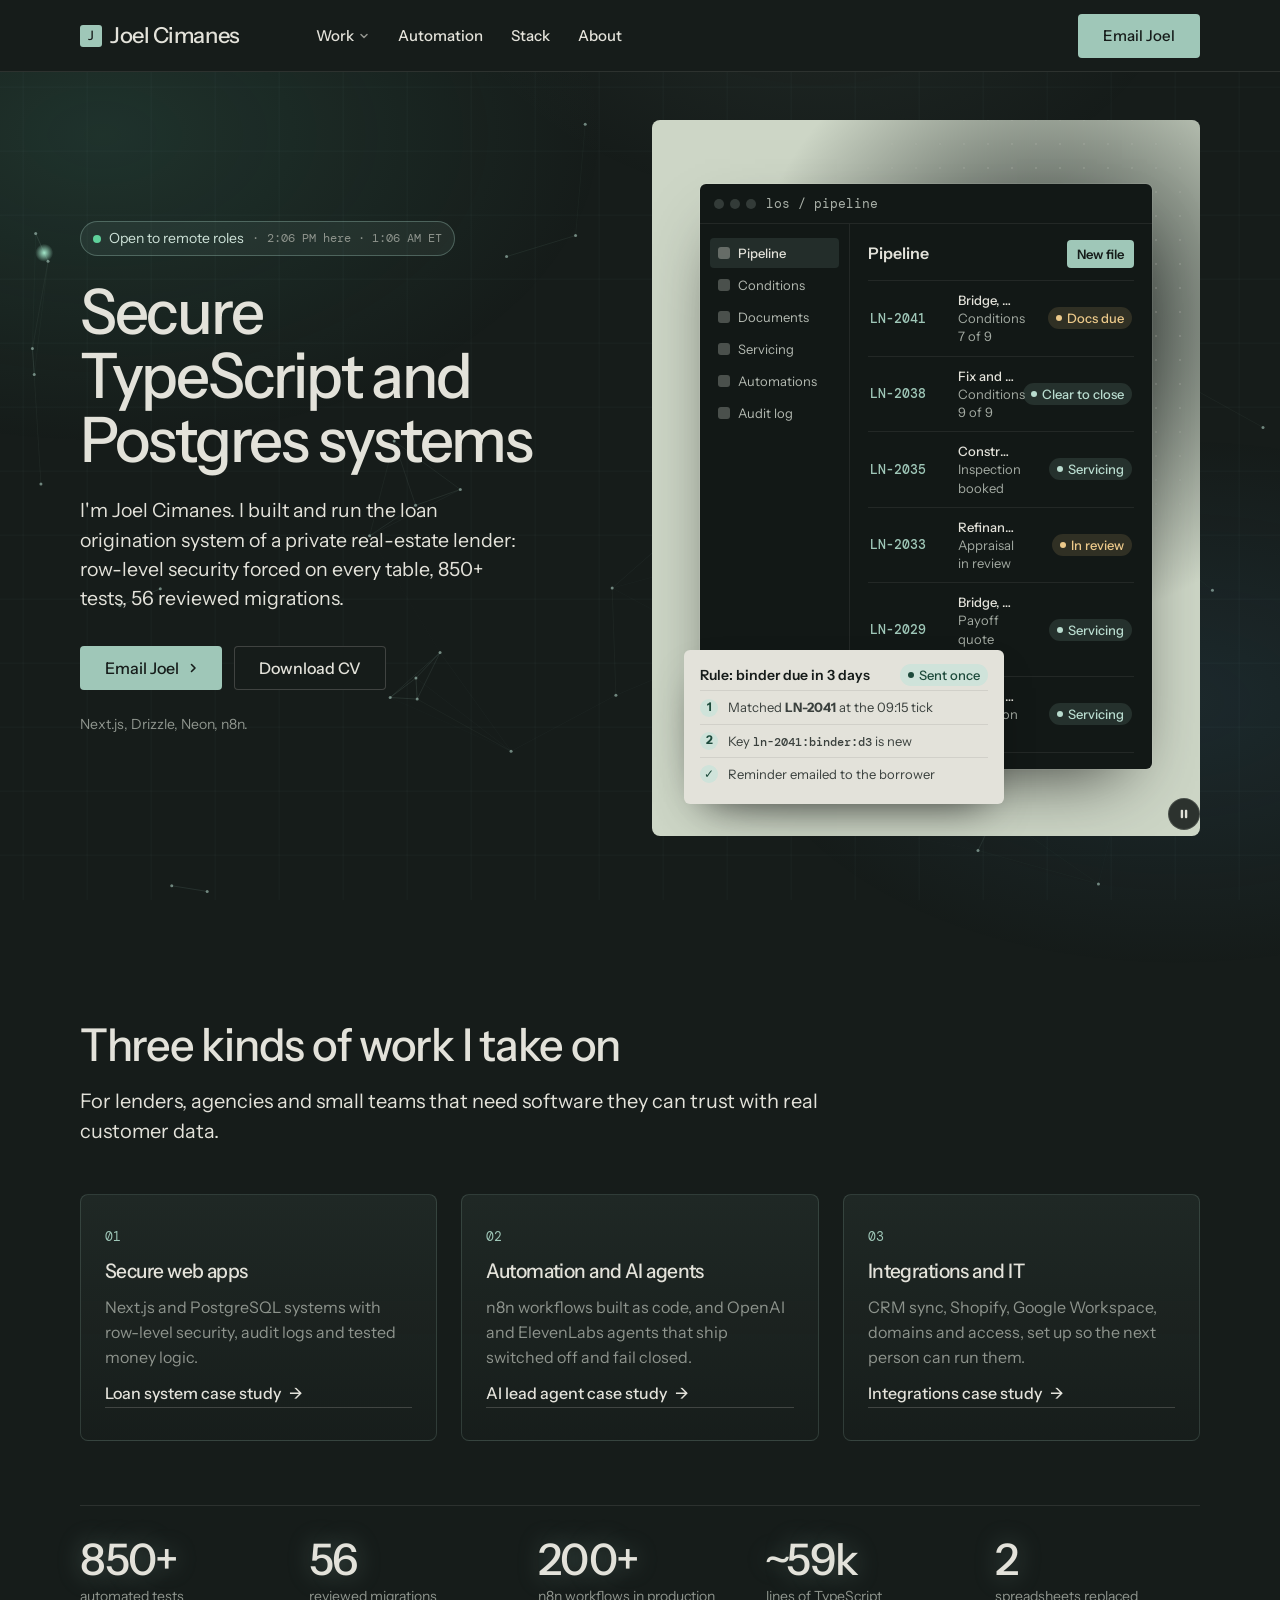
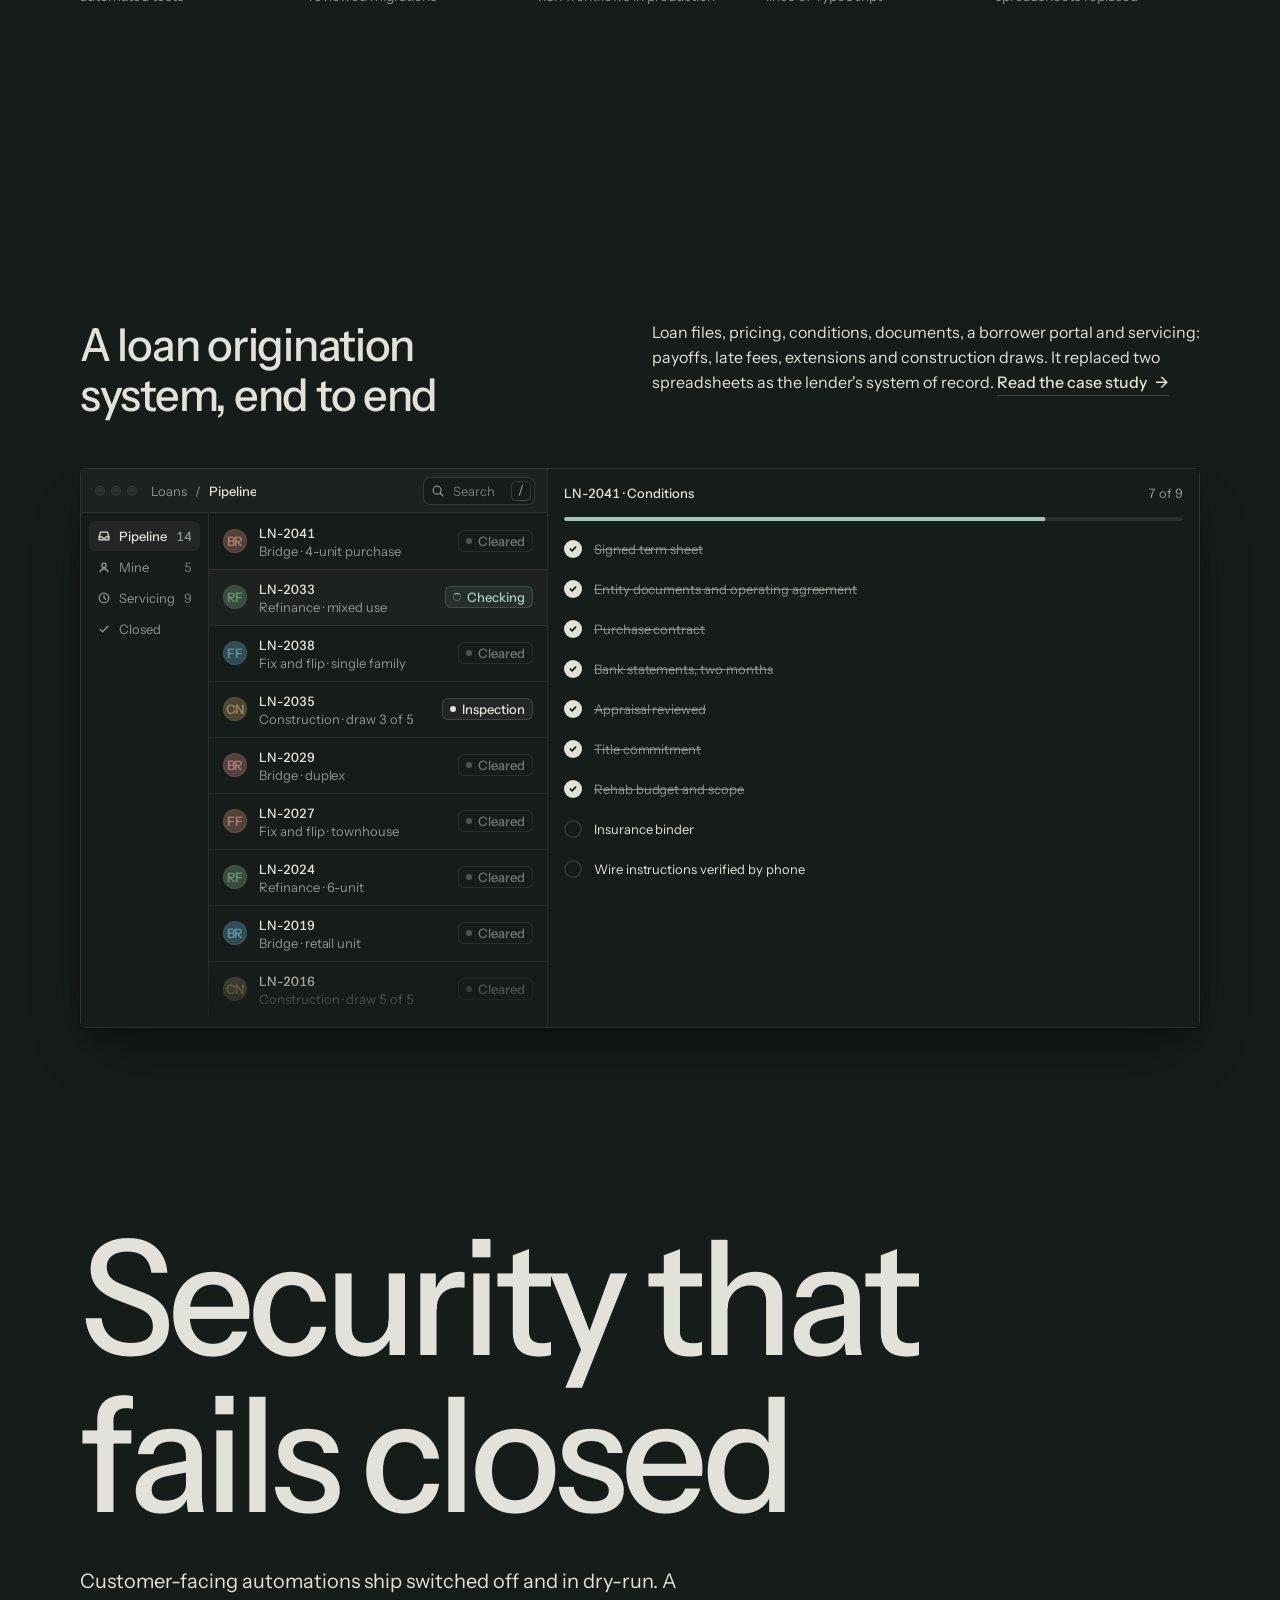
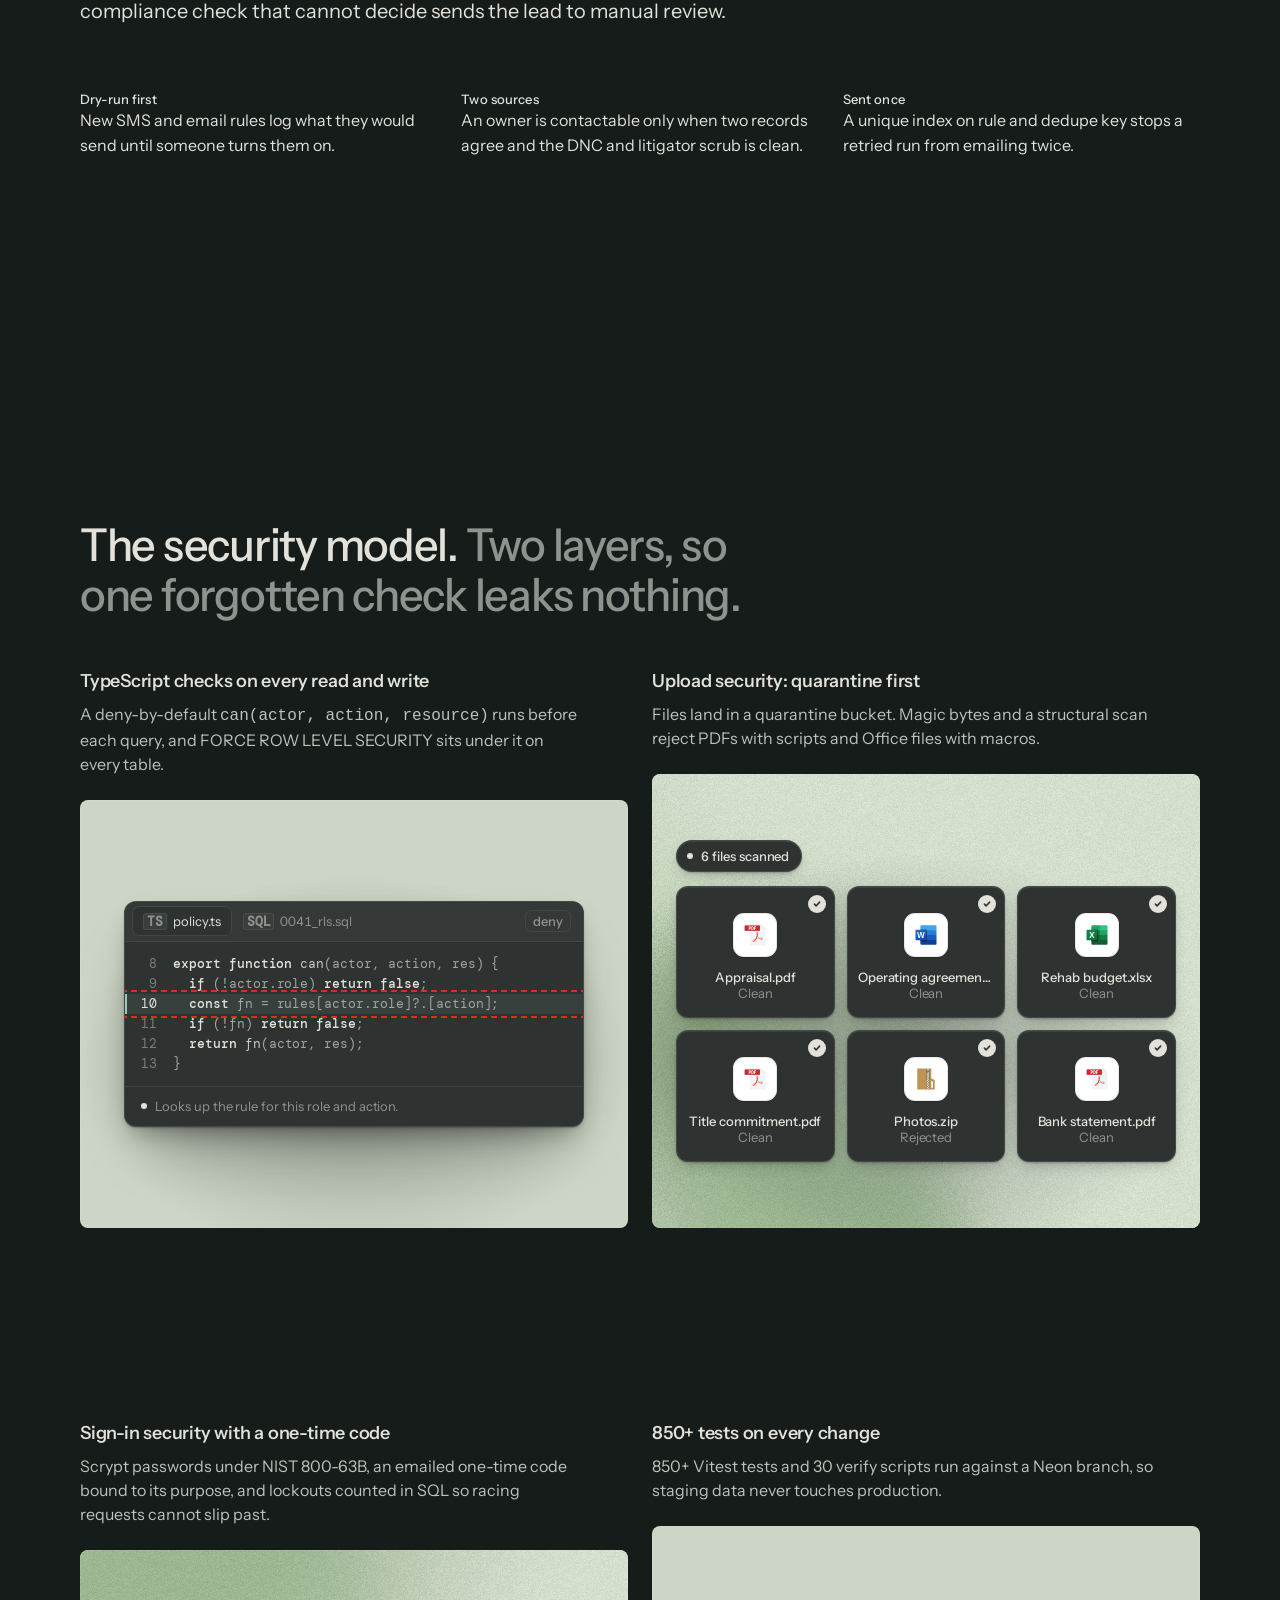
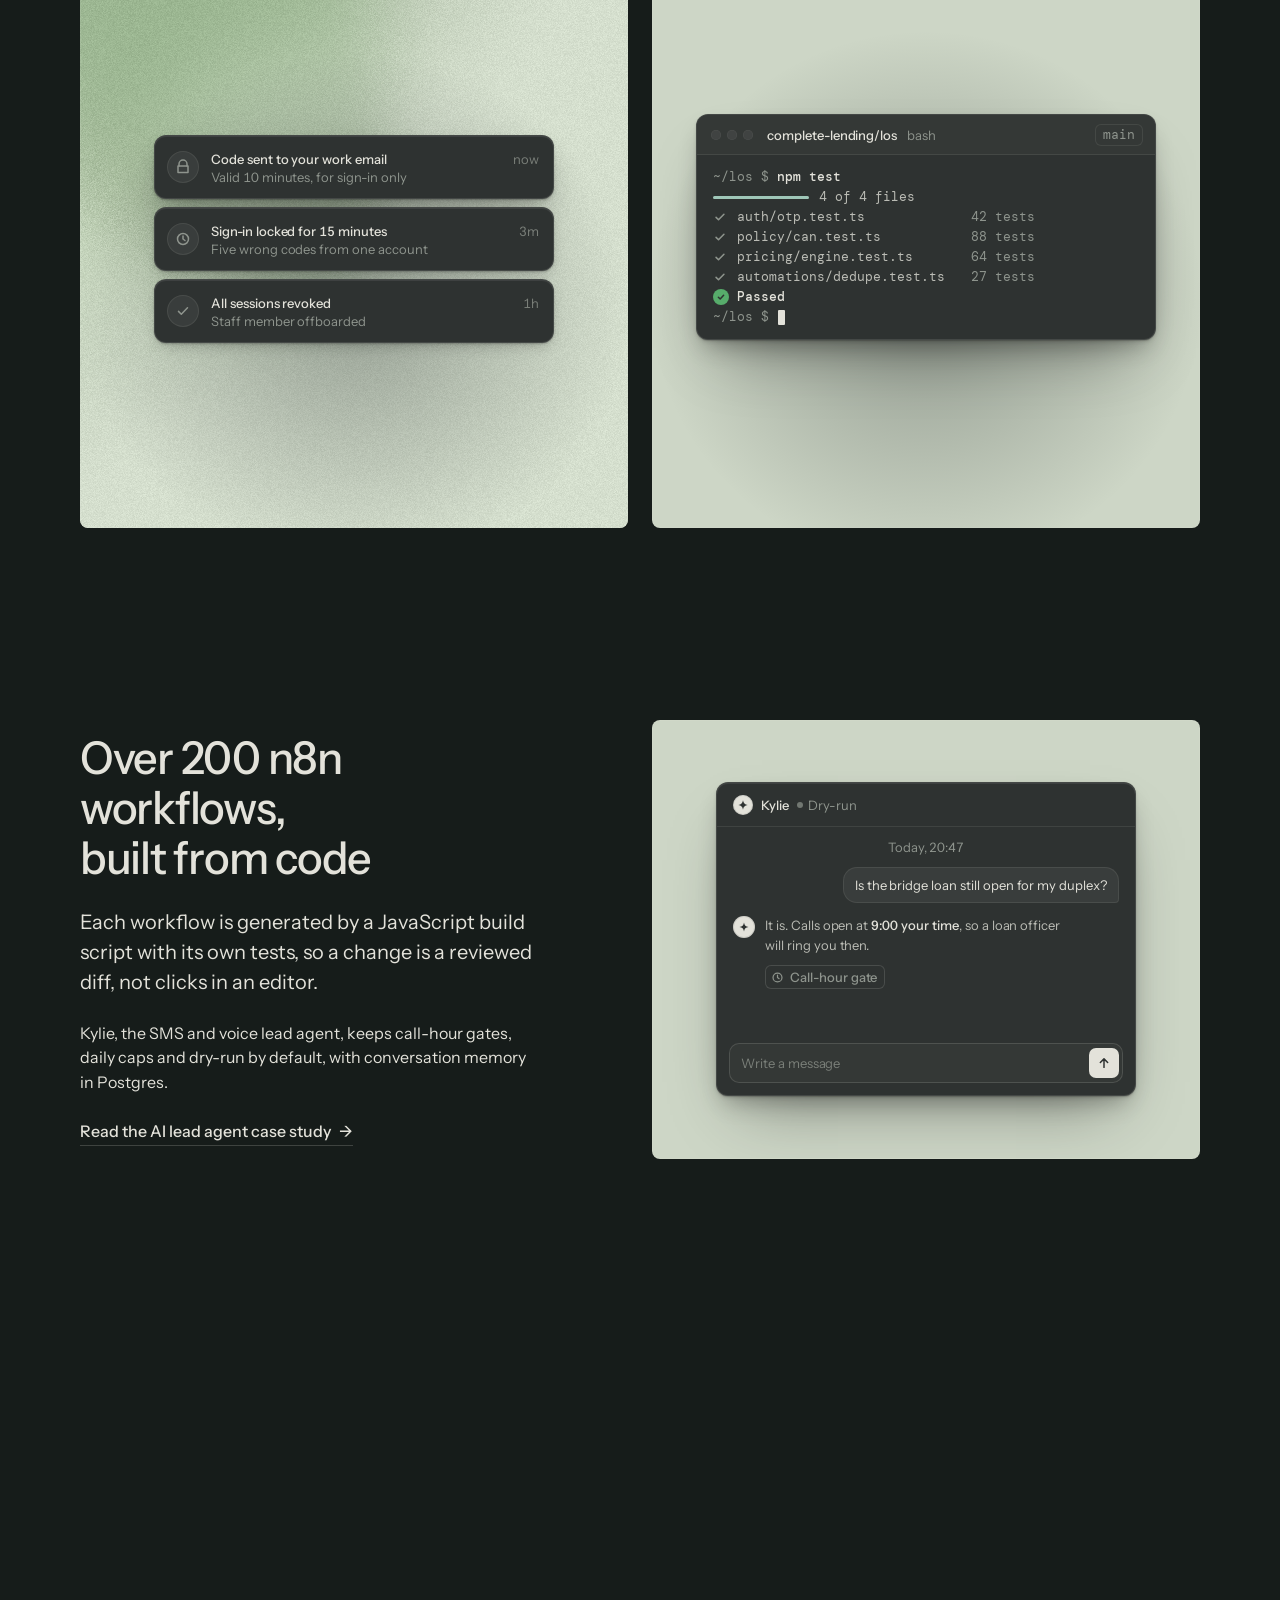
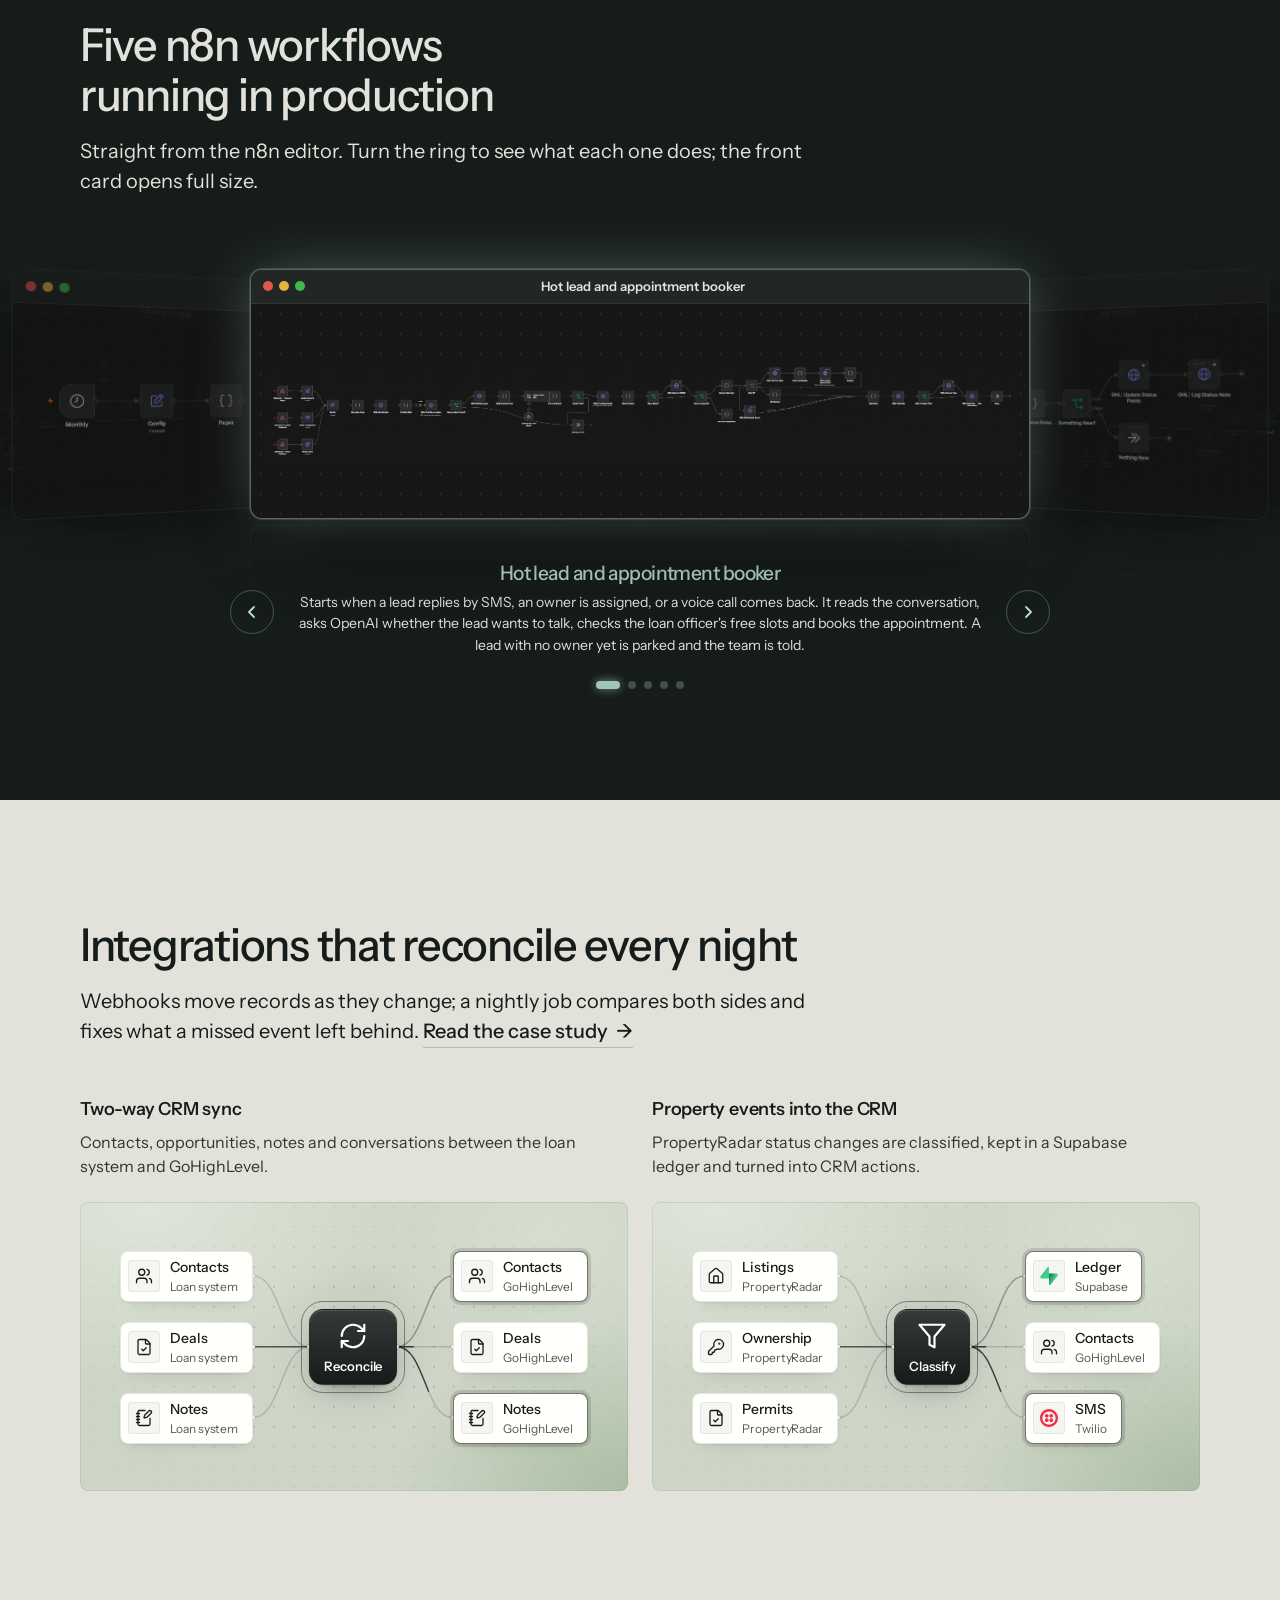
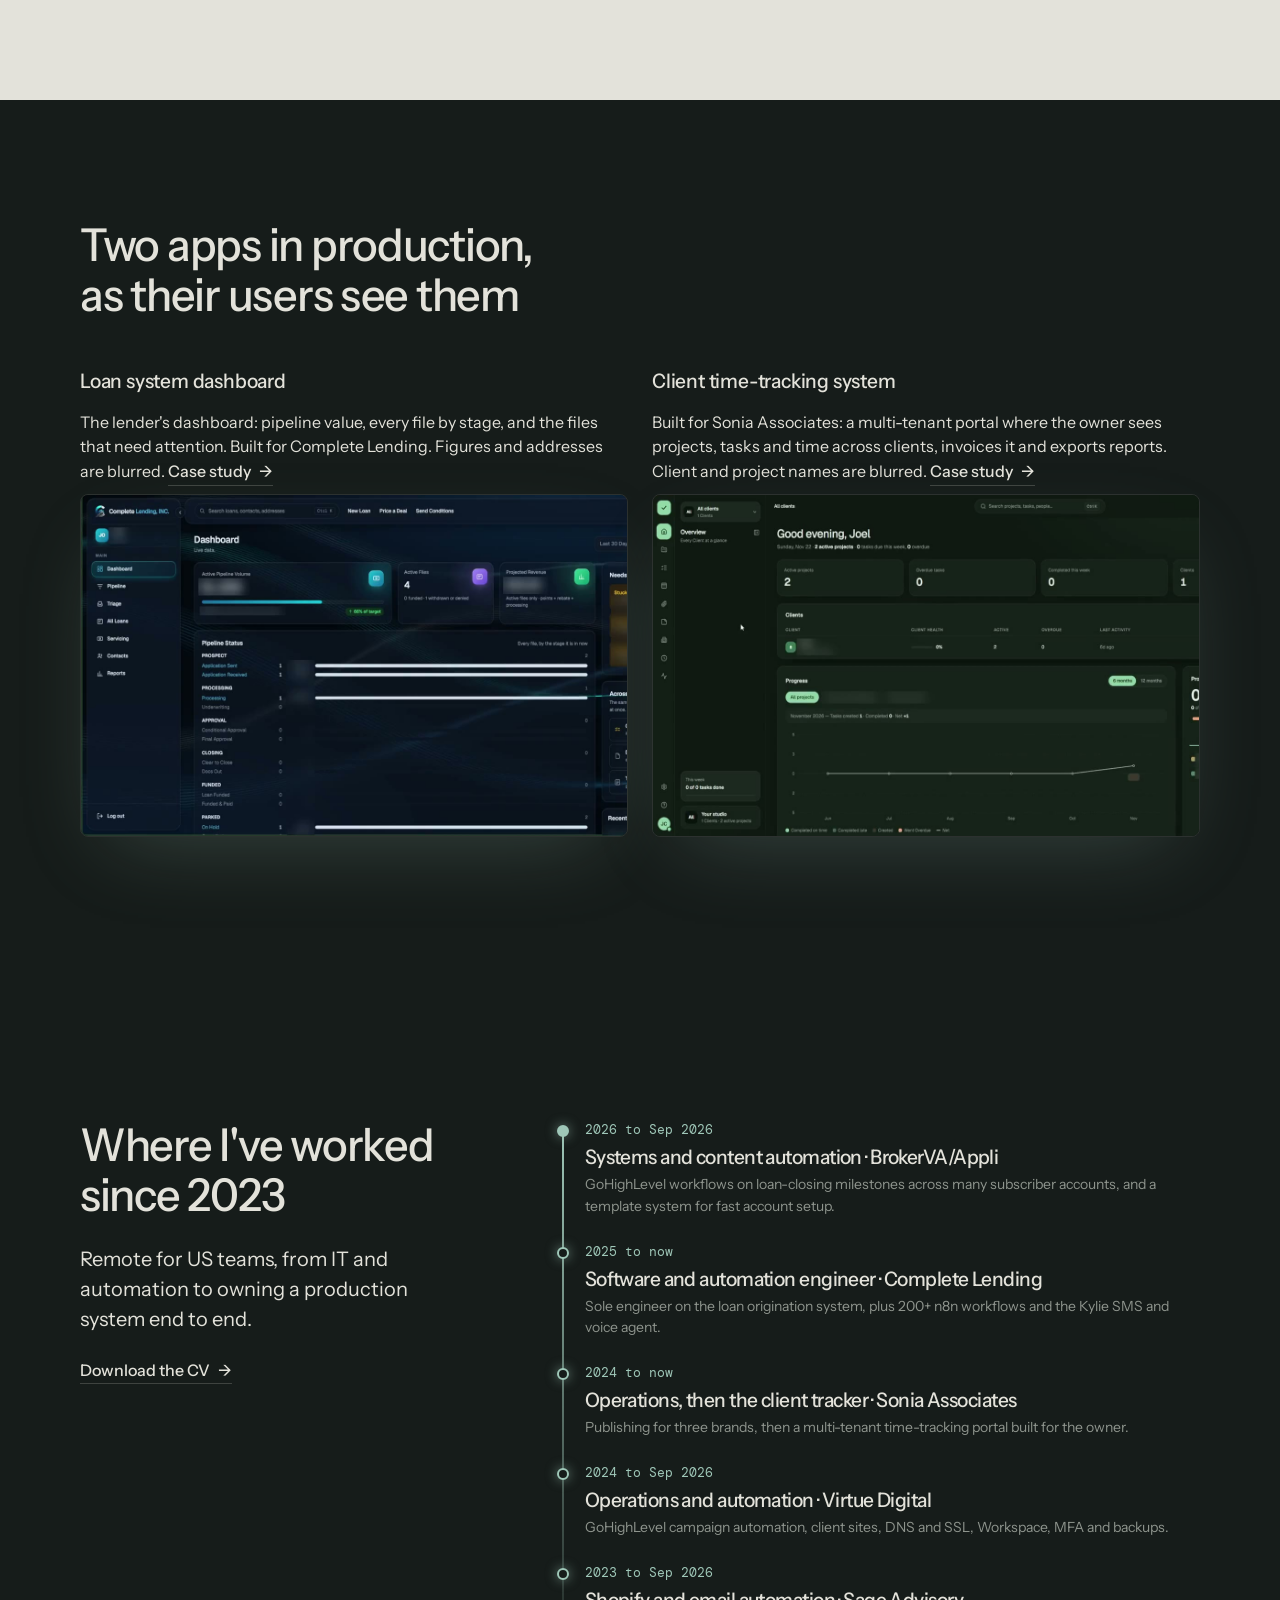
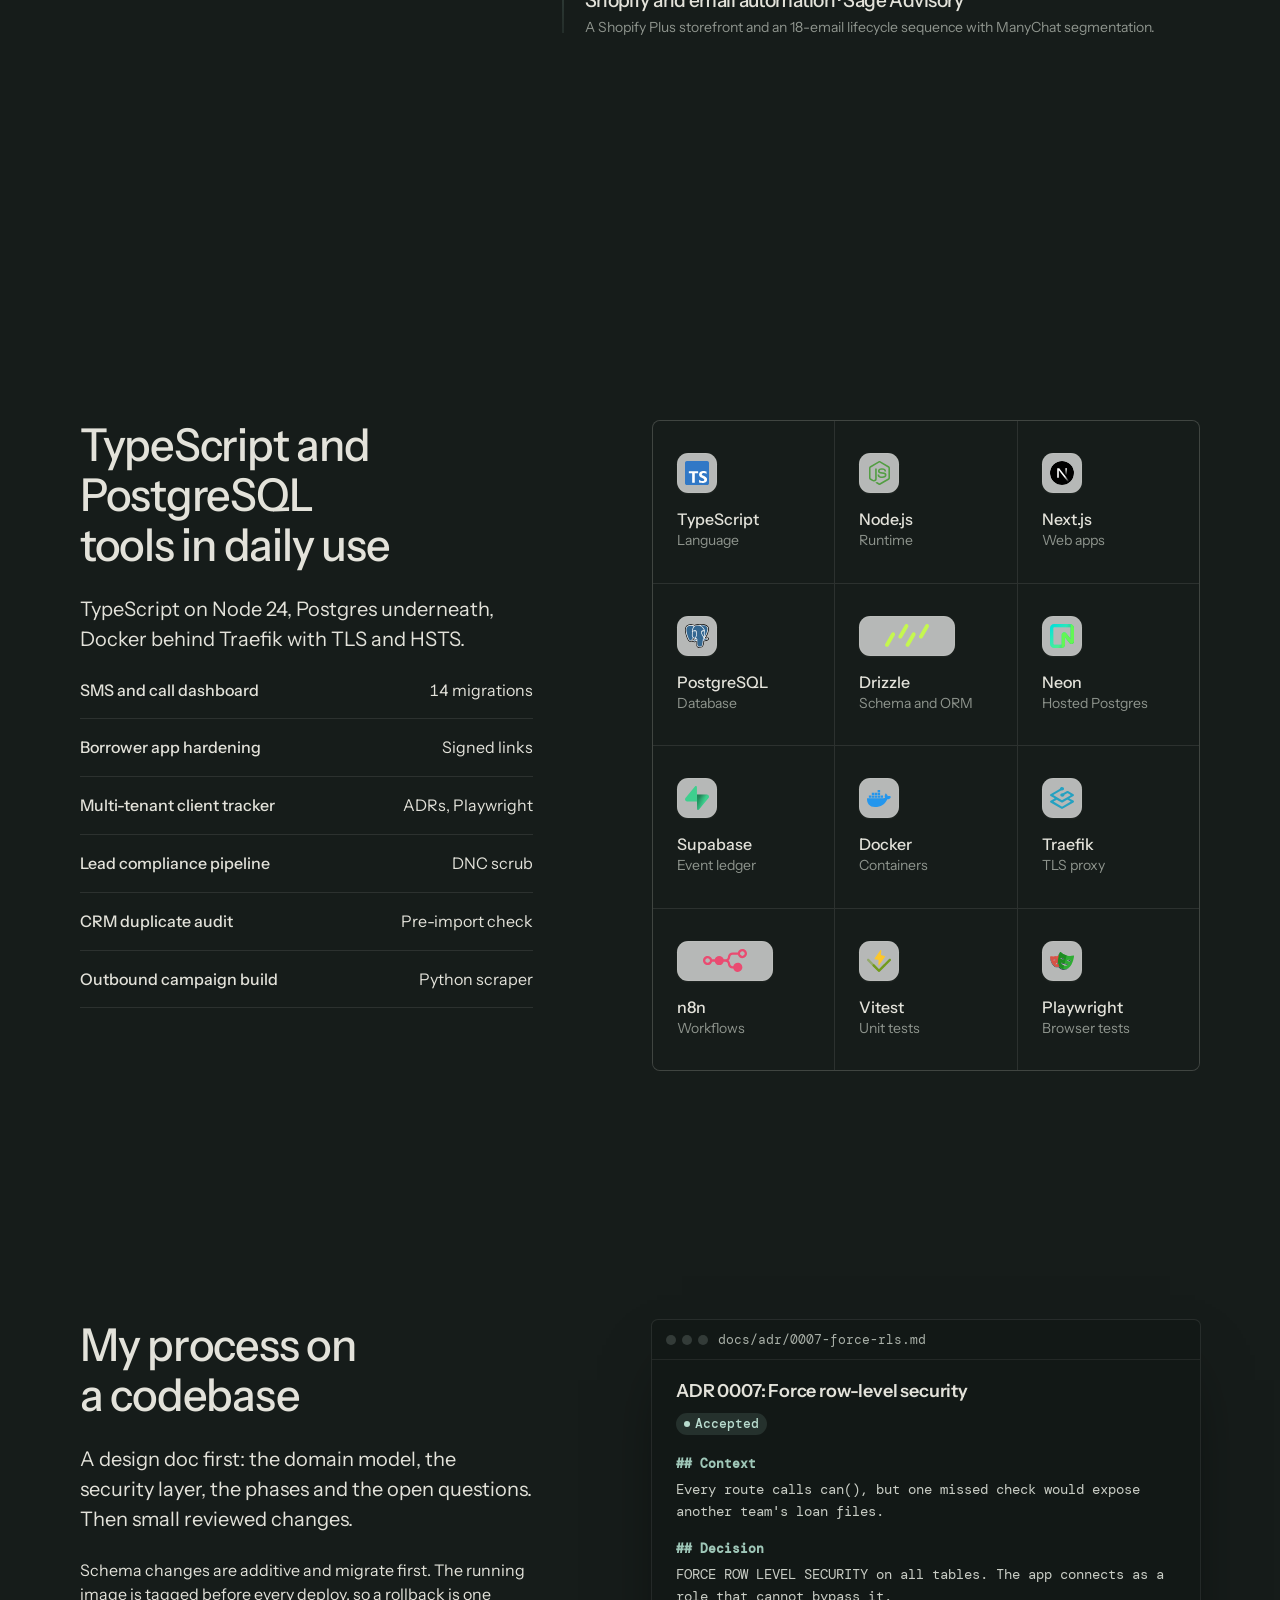
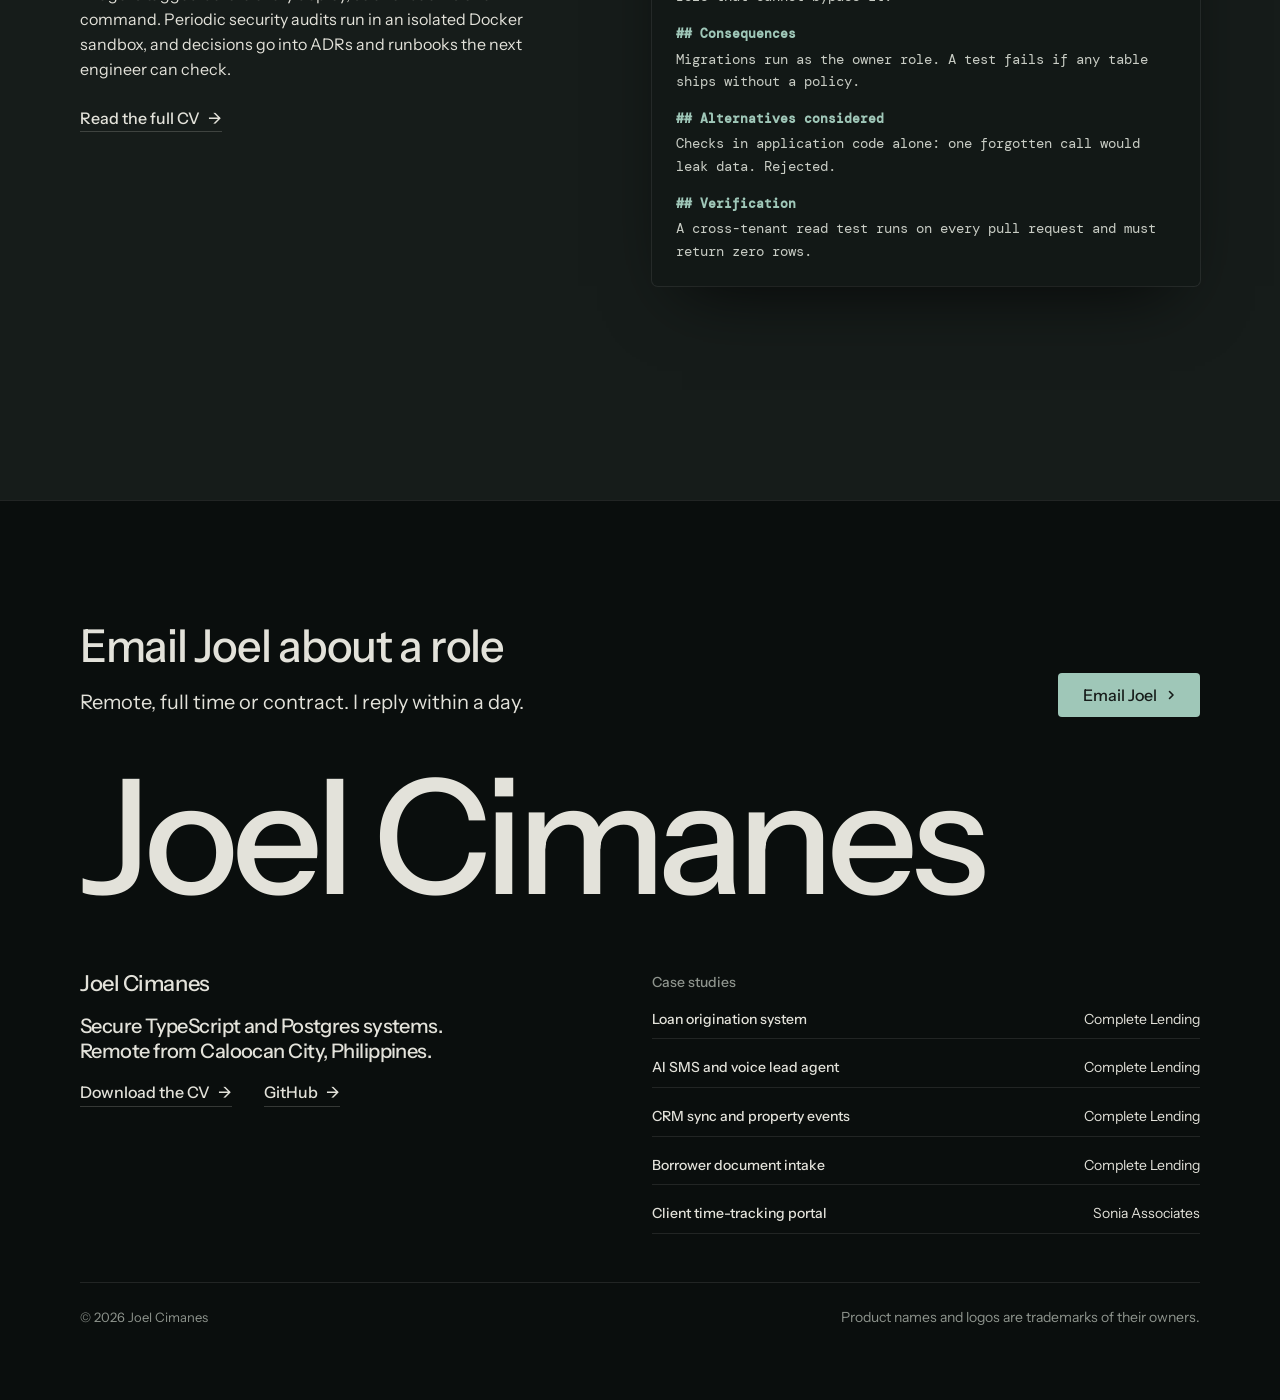
==== commit 1e2e5fbf: "Remove broken calendar links and the US-hours limit The Google Calendar URLs were subscription links" ====
--- a/index.html
+++ b/index.html
@@ -306,11 +306,11 @@
   <section class="hero hero--collage" data-enter aria-labelledby="hero-h">
     <div class="wrap"><div class="hero-text grid hero__grid">
       <div class="hero__text span-5">
-        <p class="avail"><span class="avail__dot" aria-hidden="true"></span>Open to remote roles · US hours<span class="avail__clock" data-clock hidden></span></p>
+        <p class="avail"><span class="avail__dot" aria-hidden="true"></span>Open to remote roles<span class="avail__clock" data-clock hidden></span></p>
         <h1 id="hero-h">Secure TypeScript and Postgres systems</h1>
         <p class="hero__lead">I'm Joel Cimanes. I built and run the loan origination system of a private real-estate lender: row-level security forced on every table, 850+ tests, 56 reviewed migrations.</p>
         <div class="btn-row"><a class="btn btn--primary" href="mailto:cimanesj0@gmail.com">Email Joel<svg class="m-arrow" viewBox="0 0 12 12" aria-hidden="true"><path class="m-arrow__stem" d="M1 6h8"/><path class="m-arrow__head" d="M4.5 2.5 8 6l-3.5 3.5"/></svg></a><a class="btn btn--secondary" href="assets/joel-cimanes-cv.pdf" download>Download CV</a></div>
-        <p class="hero__proof">Next.js, Drizzle, Neon, n8n. Or <a class="link" href="https://calendar.google.com/calendar/u/0?cid=OWE0MTEyY2M2ZDdlNjFjYWRmODZhNTE4NzhkZmVlN2Y2ZmM0MTE4YTU2Nzg4ZTE0YjUwYzliZmQ1YWMzODJlZkBncm91cC5jYWxlbmRhci5nb29nbGUuY29t" target="_blank" rel="noopener">book a 15-minute call</a>.</p>
+        <p class="hero__proof">Next.js, Drizzle, Neon, n8n.</p>
       </div>
       <div class="hero__art span-6 start-7" data-moment="cursor-spotlight" data-moment-opts='{"rest": [0.72, 0.28], "radius": 420}' role="img" aria-label="The loan pipeline with three files, and an automation run that sends one reminder email once">
         <div class="ly-piece ly-piece--main d-win" aria-hidden="true">
@@ -745,8 +745,8 @@
       <div class="grid">
         <div class="span-5 stack-4">
           <a class="nav__logo" href="#top">Joel Cimanes</a>
-          <p class="footer__lede">Secure TypeScript and Postgres systems. Remote from Caloocan City, Philippines, on US hours.</p>
-          <p class="foot-links"><a class="link" href="assets/joel-cimanes-cv.pdf" download>Download the CV</a><a class="link" href="https://calendar.google.com/calendar/u/0?cid=OWE0MTEyY2M2ZDdlNjFjYWRmODZhNTE4NzhkZmVlN2Y2ZmM0MTE4YTU2Nzg4ZTE0YjUwYzliZmQ1YWMzODJlZkBncm91cC5jYWxlbmRhci5nb29nbGUuY29t" target="_blank" rel="noopener">Book a 15-minute call</a><a class="link" href="https://github.com/joeloutworld" target="_blank" rel="noopener">GitHub</a></p>
+          <p class="footer__lede">Secure TypeScript and Postgres systems. Remote from Caloocan City, Philippines.</p>
+          <p class="foot-links"><a class="link" href="assets/joel-cimanes-cv.pdf" download>Download the CV</a><a class="link" href="https://github.com/joeloutworld" target="_blank" rel="noopener">GitHub</a></p>
         </div>
         <div class="span-6 start-7 stack-4"><h3 class="footer__h">Case studies</h3><ul class="rows">
         <li><a class="rows__name" href="work/loan-system.html">Loan origination system</a><span class="rows__value">Complete Lending</span></li>
